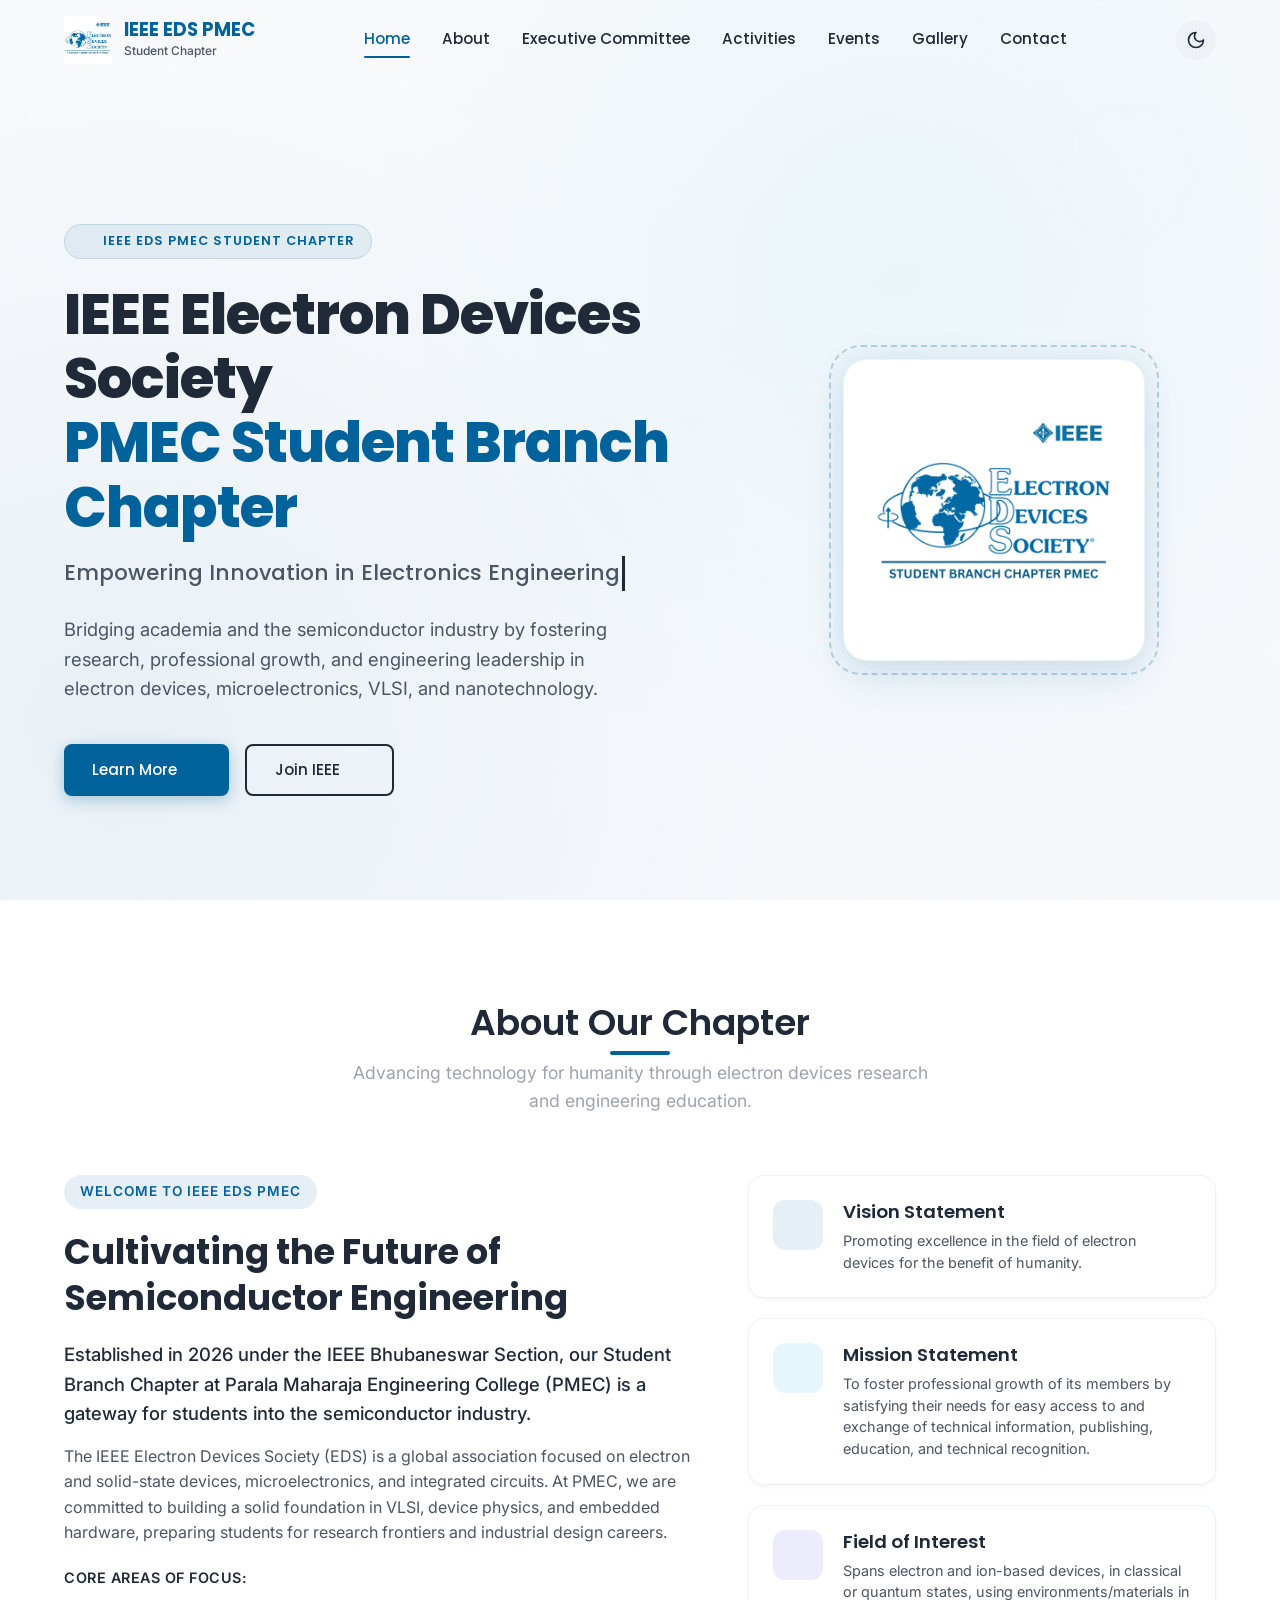
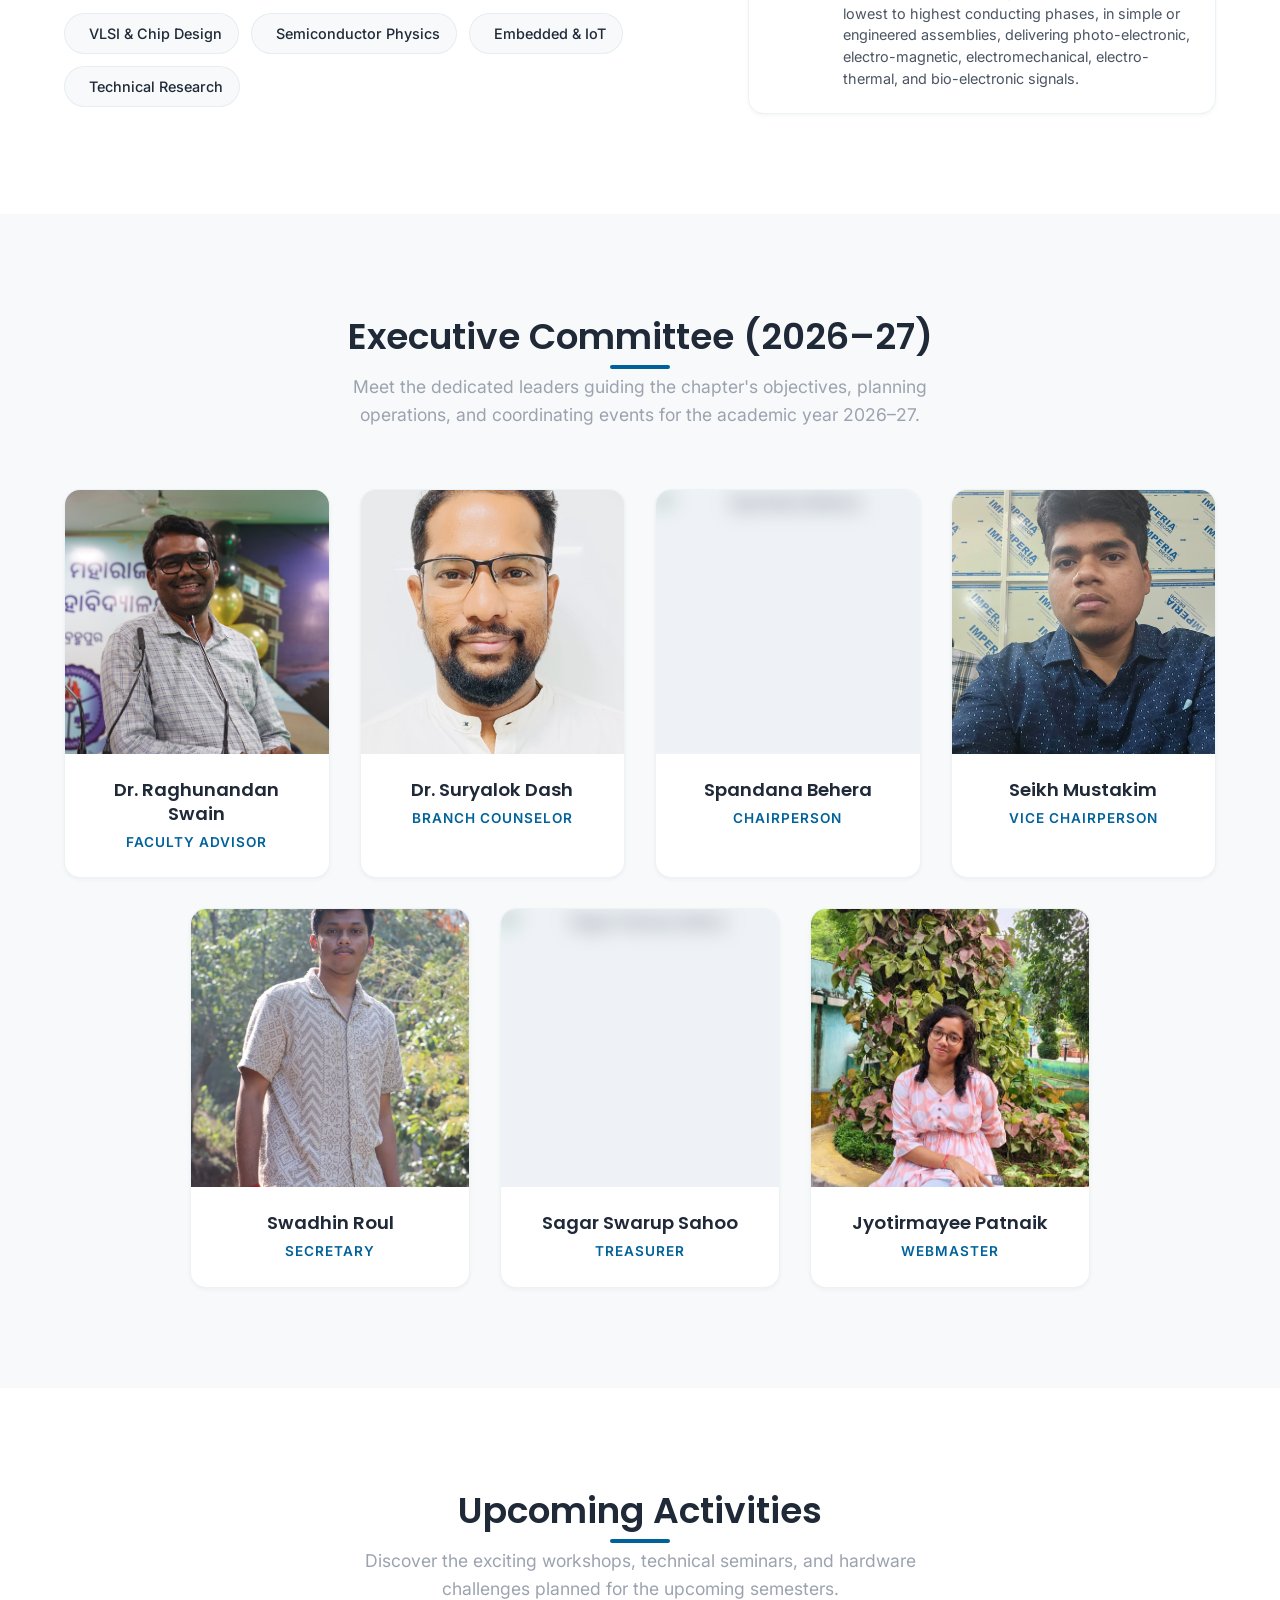
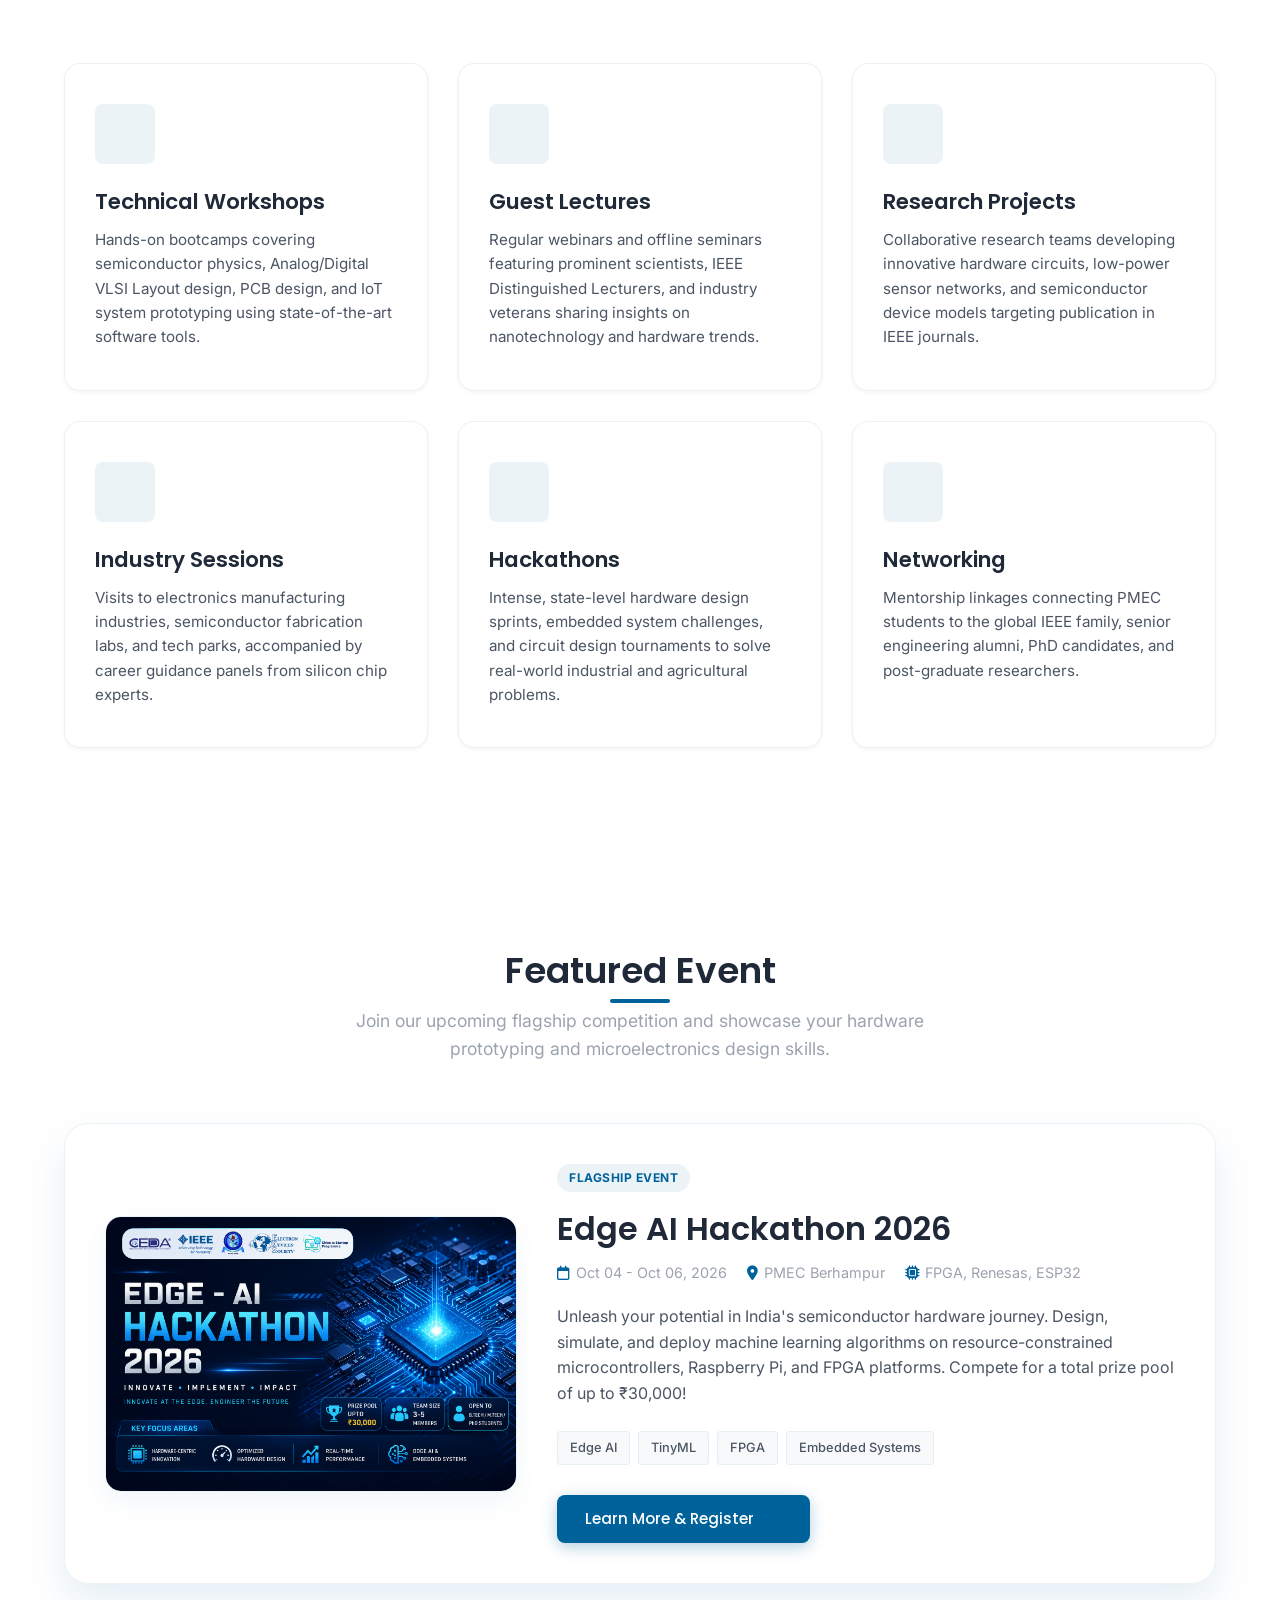
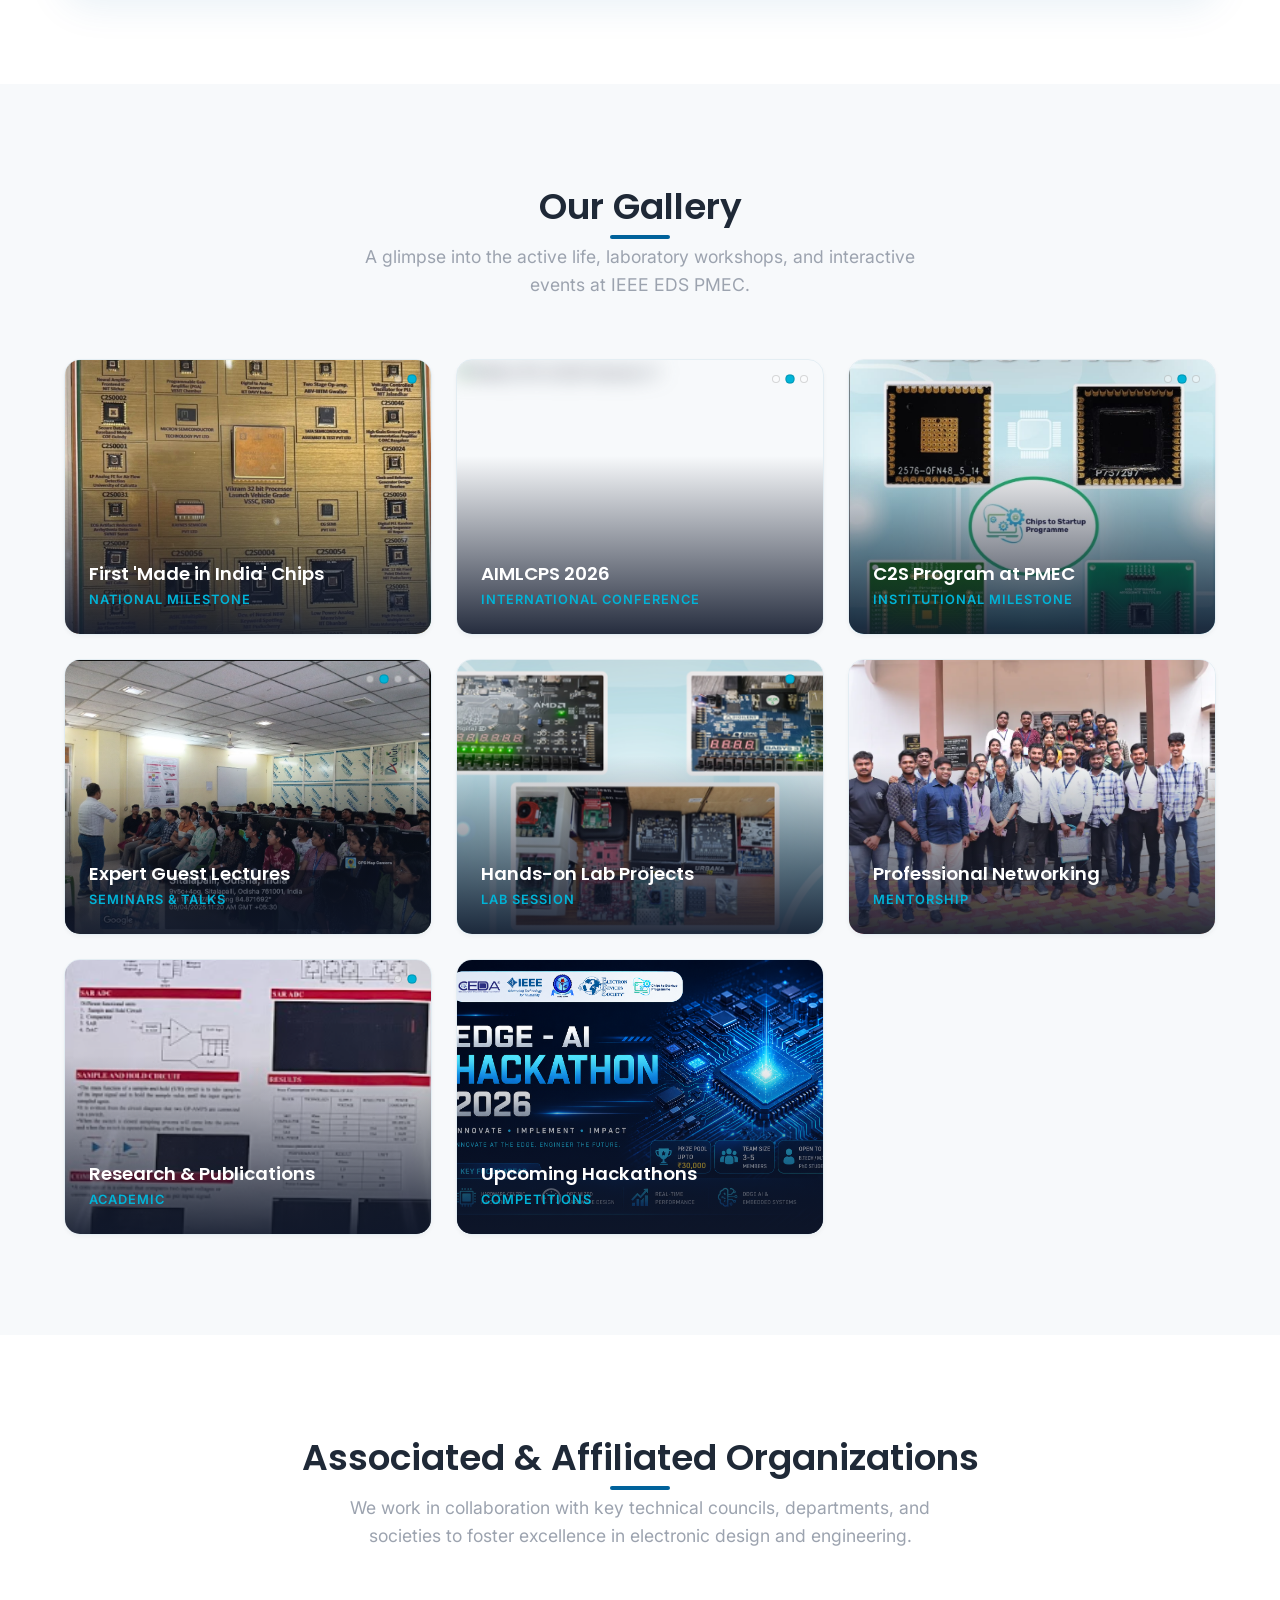
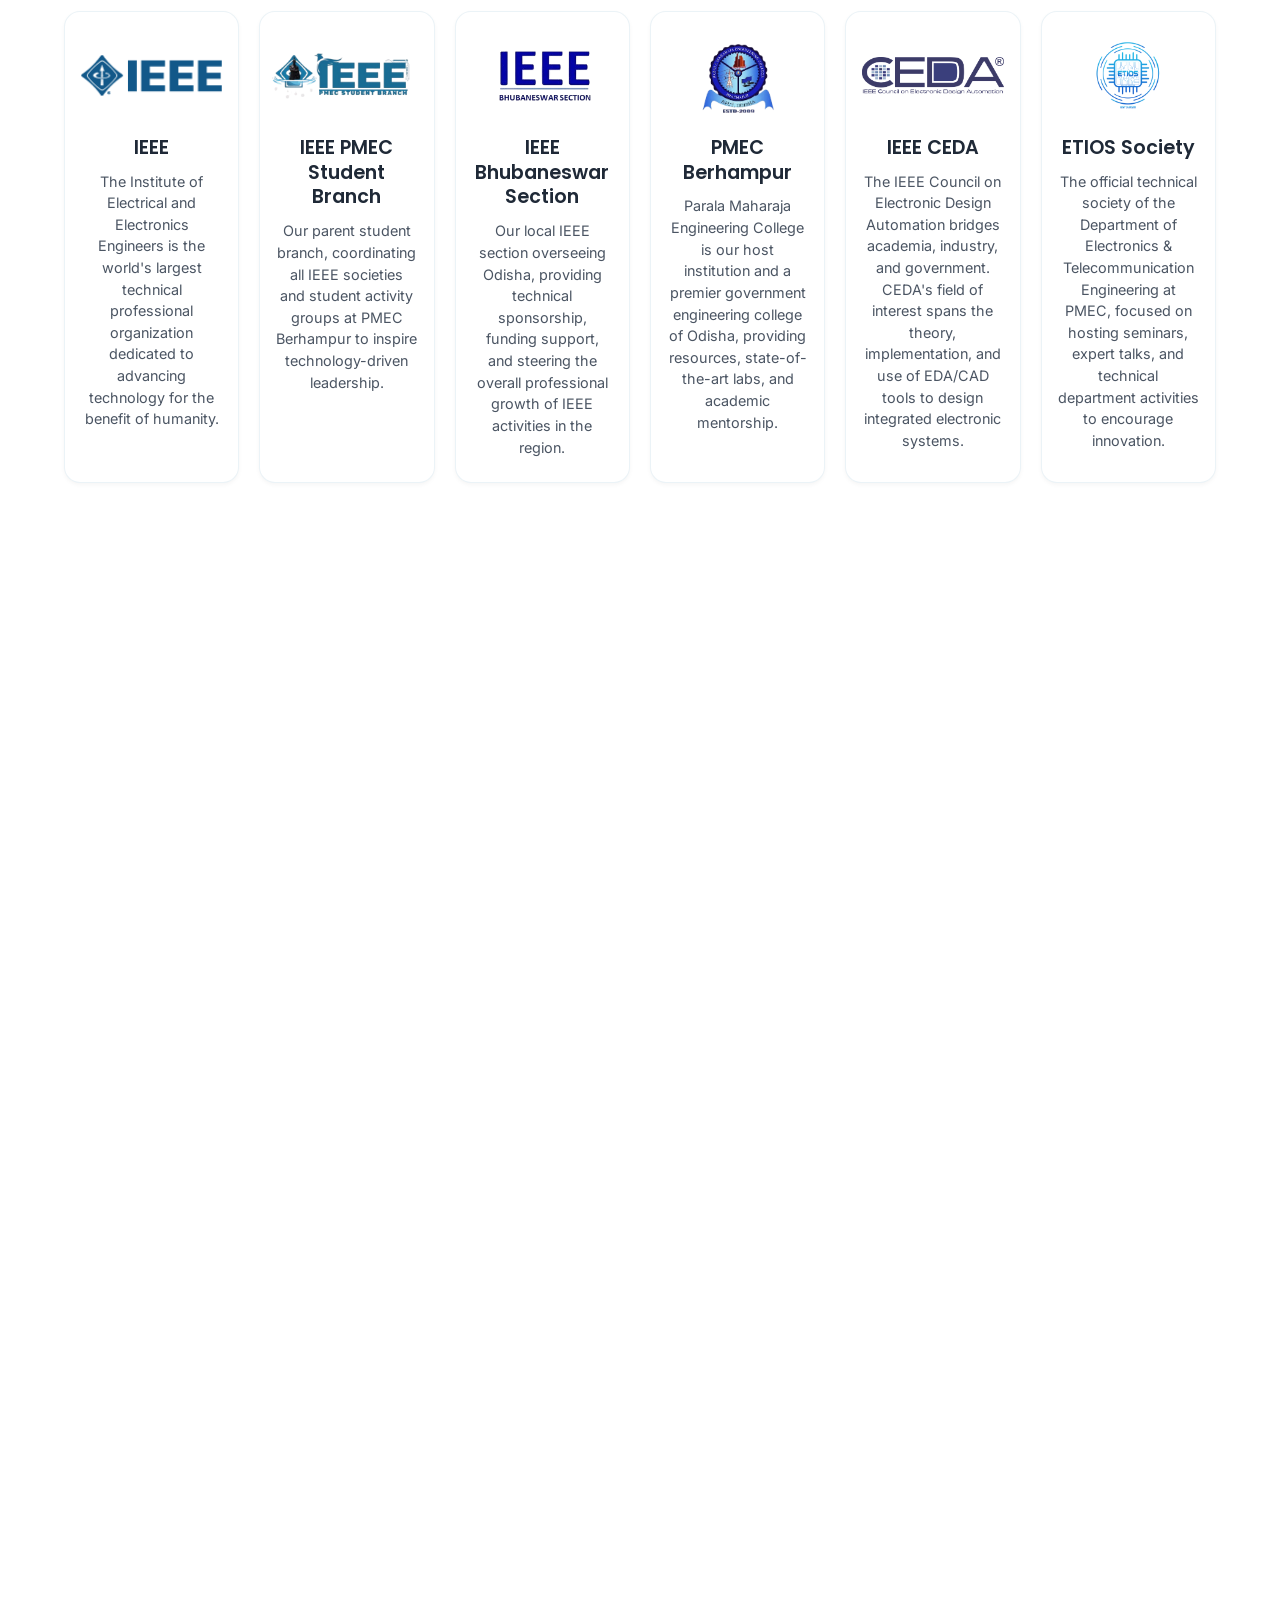
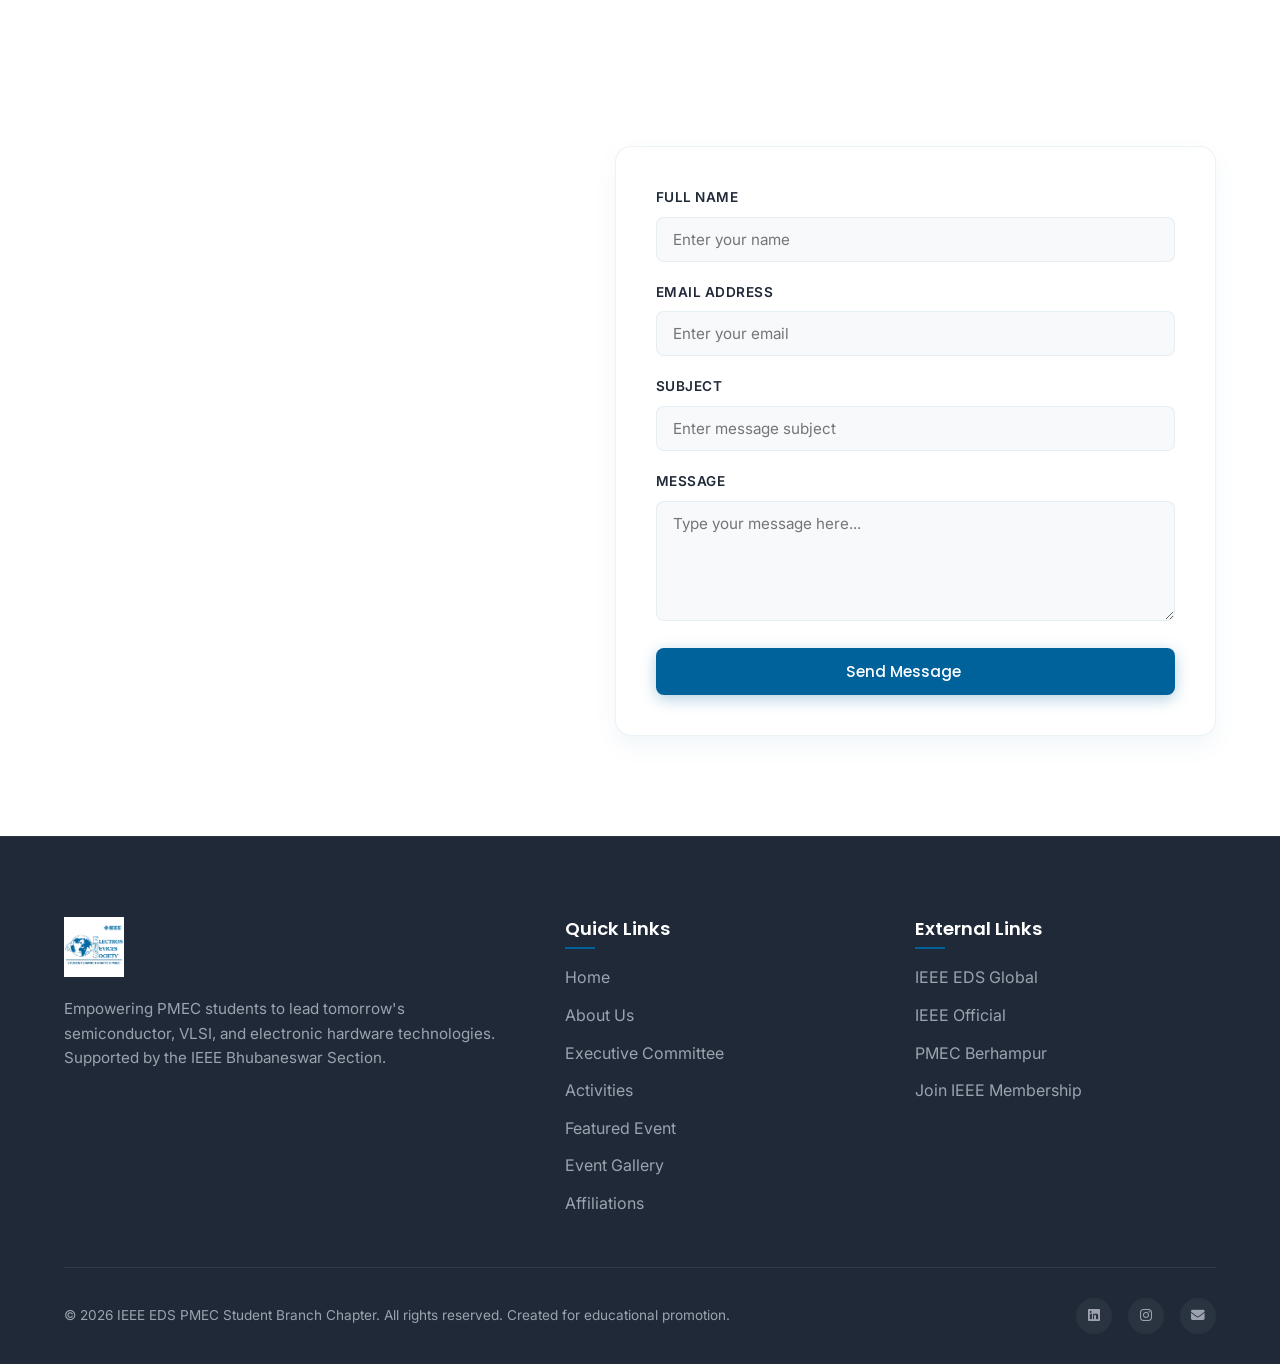
==== index.html @ fadb0b5e "Update gallery layout, default light theme default, create Edge AI Hackathon page, and add Bhubanesw" ====
<!DOCTYPE html>
<html lang="en">

<head>
  <meta charset="UTF-8">
  <meta name="viewport" content="width=device-width, initial-scale=1.0">

  <!-- Primary SEO Meta Tags -->
  <title>IEEE EDS PMEC Student Branch Chapter | Parala Maharaja Engineering College</title>
  <meta name="title" content="IEEE EDS PMEC Student Branch Chapter">
  <meta name="description"
    content="Official website of the IEEE Electron Devices Society (EDS) Student Branch Chapter at Parala Maharaja Engineering College (PMEC), Berhampur. Promoting Innovation, VLSI, and Semiconductors.">
  <meta name="keywords"
    content="IEEE, IEEE EDS, PMEC, PMEC Berhampur, Electron Devices Society, VLSI, Semiconductors, Embedded Systems, Engineering, Berhampur, Odisha">
  <meta name="author" content="IEEE EDS PMEC Student Branch Chapter">

  <!-- Open Graph / Facebook -->
  <meta property="og:type" content="website">
  <meta property="og:url" content="https://eds-pmec.github.io/">
  <meta property="og:title" content="IEEE EDS PMEC Student Branch Chapter">
  <meta property="og:description"
    content="Empowering Innovation in Electronics, Semiconductor Technology, and Research at Parala Maharaja Engineering College, Berhampur.">
  <meta property="og:image" content="assets/logos_banners/eds_banner.png">

  <!-- Twitter -->
  <meta property="twitter:card" content="summary_large_image">
  <meta property="twitter:url" content="https://eds-pmec.github.io/">
  <meta property="twitter:title" content="IEEE EDS PMEC Student Branch Chapter">
  <meta property="twitter:description"
    content="Empowering Innovation in Electronics, Semiconductor Technology, and Research at Parala Maharaja Engineering College, Berhampur.">
  <meta property="twitter:image" content="assets/logos_banners/eds_banner.png">

  <!-- Favicon -->
  <link rel="icon" type="image/png" href="eds_favicon.png">

  <!-- Font Awesome for Brand & Social Icons -->
  <link rel="stylesheet" href="https://cdnjs.cloudflare.com/ajax/libs/font-awesome/6.7.2/css/all.min.css">

  <!-- Stylesheet -->
  <link rel="stylesheet" href="style.css">
</head>

<body>

  <!-- Scroll Progress Bar -->
  <div id="scroll-progress" class="scroll-progress"></div>

  <!-- Header / Navigation -->
  <header id="header" class="header">
    <div class="container">
      <a href="#home" class="logo-container" aria-label="IEEE EDS PMEC Home">
        <img src="assets/logos_banners/eds_pmec_logo.png" alt="IEEE EDS Logo" class="logo-img">
        <div class="brand-text">
          <span class="brand-name">IEEE EDS PMEC</span>
          <span class="brand-subtitle">Student Chapter</span>
        </div>
      </a>

      <nav id="nav-menu" class="nav-menu" role="navigation">
        <a href="#home" class="nav-link active">Home</a>
        <a href="#about" class="nav-link">About</a>
        <a href="#committee" class="nav-link">Executive Committee</a>
        <a href="#activities" class="nav-link">Activities</a>
        <a href="#events" class="nav-link">Events</a>
        <a href="#gallery" class="nav-link">Gallery</a>
        <a href="#contact" class="nav-link">Contact</a>
      </nav>

      <div class="controls-container">
        <!-- Dark Mode Toggle -->
        <button id="theme-toggle" class="theme-toggle-btn" aria-label="Toggle Dark Mode">
          <!-- Icon will be inserted dynamically by JS -->
          <i data-lucide="moon"></i>
        </button>

        <!-- Mobile Menu Toggle Button -->
        <button id="hamburger" class="hamburger" aria-label="Open Mobile Menu" aria-expanded="false"
          aria-controls="nav-menu">
          <span></span>
          <span></span>
          <span></span>
        </button>
      </div>
    </div>
  </header>

  <!-- Main Content Areas -->
  <main>

    <!-- Hero Section -->
    <section id="home" class="hero">
      <div class="container">
        <div class="hero-content reveal">
          <div class="hero-subtitle-badge">
            <i data-lucide="cpu" style="width: 14px; height: 14px;"></i> IEEE EDS PMEC Student Chapter
          </div>
          <h1>
            IEEE Electron Devices Society
            <span class="chapter-text">PMEC Student Branch Chapter</span>
          </h1>
          <div class="hero-typing-container">
            Empowering Innovation in <span id="typed-text"></span><span class="cursor">&nbsp;</span>
          </div>
          <p class="hero-desc">
            Bridging academia and the semiconductor industry by fostering research, professional growth, and engineering
            leadership in electron devices, microelectronics, VLSI, and nanotechnology.
          </p>
          <div class="hero-actions">
            <a href="#about" class="btn btn-primary">
              Learn More <i data-lucide="arrow-down" style="width:16px;height:16px;"></i>
            </a>
            <a href="#join" class="btn btn-secondary">
              Join IEEE <i data-lucide="user-plus" style="width:16px;height:16px;"></i>
            </a>
          </div>
        </div>

        <div class="hero-image-area reveal">
          <div class="hero-logo-wrapper">
            <img src="assets/logos_banners/eds_pmec_logo.png" alt="IEEE Electron Devices Society Logo"
              class="hero-logo">
          </div>
        </div>
      </div>
    </section>

    <!-- About Section -->
    <section id="about" class="section">
      <div class="container">
        <div class="section-header reveal">
          <h2>About Our Chapter</h2>
          <p>Advancing technology for humanity through electron devices research and engineering education.</p>
        </div>

        <div class="about-new-grid">
          <!-- Left Column: Editorial Intro -->
          <div class="about-editorial reveal">
            <span class="about-badge">Welcome to IEEE EDS PMEC</span>
            <h3>Cultivating the Future of Semiconductor Engineering</h3>
            <p class="about-lead">
              Established in 2026 under the IEEE Bhubaneswar Section, our Student Branch Chapter at Parala Maharaja Engineering College (PMEC) is a gateway for students into the semiconductor industry.
            </p>
            <p>
              The IEEE Electron Devices Society (EDS) is a global association focused on electron and solid-state devices, microelectronics, and integrated circuits. At PMEC, we are committed to building a solid foundation in VLSI, device physics, and embedded hardware, preparing students for research frontiers and industrial design careers.
            </p>
            
            <div class="focus-tags-container">
              <span class="focus-title">Core Areas of Focus:</span>
              <div class="about-focus-tags">
                <span class="tag"><i data-lucide="cpu"></i> VLSI &amp; Chip Design</span>
                <span class="tag"><i data-lucide="microchip"></i> Semiconductor Physics</span>
                <span class="tag"><i data-lucide="binary"></i> Embedded &amp; IoT</span>
                <span class="tag"><i data-lucide="file-text"></i> Technical Research</span>
              </div>
            </div>
          </div>

          <!-- Right Column: Styled Technical Statements Grid -->
          <div class="about-statements-stack reveal">
            
            <!-- Card 1: Vision -->
            <div class="statement-panel vision-theme">
              <div class="statement-icon-box">
                <i data-lucide="eye"></i>
              </div>
              <div class="statement-content">
                <h4>Vision Statement</h4>
                <p>Promoting excellence in the field of electron devices for the benefit of humanity.</p>
              </div>
            </div>

            <!-- Card 2: Mission -->
            <div class="statement-panel mission-theme">
              <div class="statement-icon-box">
                <i data-lucide="target"></i>
              </div>
              <div class="statement-content">
                <h4>Mission Statement</h4>
                <p>To foster professional growth of its members by satisfying their needs for easy access to and exchange of technical information, publishing, education, and technical recognition.</p>
              </div>
            </div>

            <!-- Card 3: Field of Interest -->
            <div class="statement-panel interest-theme">
              <div class="statement-icon-box">
                <i data-lucide="info"></i>
              </div>
              <div class="statement-content">
                <h4>Field of Interest</h4>
                <p>Spans electron and ion-based devices, in classical or quantum states, using environments/materials in lowest to highest conducting phases, in simple or engineered assemblies, delivering photo-electronic, electro-magnetic, electromechanical, electro-thermal, and bio-electronic signals.</p>
              </div>
            </div>

          </div>
        </div>
      </div>
    </section>

    <!-- Executive Committee Section -->
    <section id="committee" class="section section-bg">
      <div class="container">
        <div class="section-header reveal">
          <h2>Executive Committee (2026&ndash;27)</h2>
          <p>Meet the dedicated leaders guiding the chapter's objectives, planning operations, and coordinating events for the academic year 2026&ndash;27.</p>
        </div>

        <!-- Rendered dynamically by script.js from members.js -->
        <div id="committee-members" class="committee-grid">
          <div class="text-center" style="grid-column: 1 / -1; padding: 40px 0;">
            <p>Loading Committee Members...</p>
          </div>
        </div>
      </div>
    </section>

    <!-- Activities Section -->
    <section id="activities" class="section">
      <div class="container">
        <div class="section-header reveal">
          <h2>Upcoming Activities</h2>
          <p>Discover the exciting workshops, technical seminars, and hardware challenges planned for the upcoming semesters.</p>
        </div>

        <div class="activities-grid">
          <!-- Activity 1 -->
          <div class="activity-card reveal delay-1">
            <div class="activity-icon-box">
              <i data-lucide="wrench"></i>
            </div>
            <h3>Technical Workshops</h3>
            <p>Hands-on bootcamps covering semiconductor physics, Analog/Digital VLSI Layout design, PCB design, and IoT system prototyping using state-of-the-art software tools.</p>
          </div>

          <!-- Activity 2 -->
          <div class="activity-card reveal delay-2">
            <div class="activity-icon-box">
              <i data-lucide="graduation-cap"></i>
            </div>
            <h3>Guest Lectures</h3>
            <p>Regular webinars and offline seminars featuring prominent scientists, IEEE Distinguished Lecturers, and industry veterans sharing insights on nanotechnology and hardware trends.</p>
          </div>

          <!-- Activity 3 -->
          <div class="activity-card reveal delay-3">
            <div class="activity-icon-box">
              <i data-lucide="microchip"></i>
            </div>
            <h3>Research Projects</h3>
            <p>Collaborative research teams developing innovative hardware circuits, low-power sensor networks, and semiconductor device models targeting publication in IEEE journals.</p>
          </div>

          <!-- Activity 4 -->
          <div class="activity-card reveal delay-4">
            <div class="activity-icon-box">
              <i data-lucide="building-2"></i>
            </div>
            <h3>Industry Sessions</h3>
            <p>Visits to electronics manufacturing industries, semiconductor fabrication labs, and tech parks, accompanied by career guidance panels from silicon chip experts.</p>
          </div>

          <!-- Activity 5 -->
          <div class="activity-card reveal delay-1">
            <div class="activity-icon-box">
              <i data-lucide="trophy"></i>
            </div>
            <h3>Hackathons</h3>
            <p>Intense, state-level hardware design sprints, embedded system challenges, and circuit design tournaments to solve real-world industrial and agricultural problems.</p>
          </div>

          <!-- Activity 6 -->
          <div class="activity-card reveal delay-2">
            <div class="activity-icon-box">
              <i data-lucide="network"></i>
            </div>
            <h3>Networking</h3>
            <p>Mentorship linkages connecting PMEC students to the global IEEE family, senior engineering alumni, PhD candidates, and post-graduate researchers.</p>
          </div>
        </div>
      </div>
    </section>

    <!-- Featured Event Section -->
    <section id="events" class="section">
      <div class="container">
        <div class="section-header reveal">
          <h2>Featured Event</h2>
          <p>Join our upcoming flagship competition and showcase your hardware prototyping and microelectronics design skills.</p>
        </div>

        <div class="event-banner-card reveal">
          <div class="event-banner-grid">
            <div class="event-banner-poster">
              <div class="event-poster-wrapper">
                <img src="assets/our_gallery/hackathons/edge_comp_hackathon.png" alt="Edge AI Hackathon 2026 Poster" class="event-poster-img">
              </div>
            </div>
            <div class="event-banner-details">
              <span class="event-badge">FLAGSHIP EVENT</span>
              <h3>Edge AI Hackathon 2026</h3>
              <p class="event-meta">
                <span><i class="far fa-calendar"></i> Oct 04 - Oct 06, 2026</span>
                <span><i class="fas fa-map-marker-alt"></i> PMEC Berhampur</span>
                <span><i class="fas fa-microchip"></i> FPGA, Renesas, ESP32</span>
              </p>
              <p class="event-brief">
                Unleash your potential in India's semiconductor hardware journey. Design, simulate, and deploy machine learning algorithms on resource-constrained microcontrollers, Raspberry Pi, and FPGA platforms. Compete for a total prize pool of up to ₹30,000!
              </p>
              <div class="event-focus-badges">
                <span>Edge AI</span>
                <span>TinyML</span>
                <span>FPGA</span>
                <span>Embedded Systems</span>
              </div>
              <div class="event-action-buttons">
                <a href="hackathon.html" target="_blank" class="btn btn-primary">
                  Learn More &amp; Register <i data-lucide="arrow-up-right" style="width:16px;height:16px;display:inline-block;vertical-align:middle;margin-left:4px;"></i>
                </a>
              </div>
            </div>
          </div>
        </div>
      </div>
    </section>

    <!-- Gallery Section -->
    <section id="gallery" class="section section-bg">
      <div class="container">
        <div class="section-header reveal">
          <h2>Our Gallery</h2>
          <p>A glimpse into the active life, laboratory workshops, and interactive events at IEEE EDS PMEC.</p>
        </div>

        <div class="gallery-grid">
          <!-- Item 1: First 'Made in India' Chips (Slideshow Carousel) -->
          <div class="gallery-item reveal delay-1 gallery-carousel-item">
            <div class="gallery-slides">
              <!-- Slide 1 -->
              <img src="data:image/svg+xml,%3Csvg xmlns='http://www.w3.org/2000/svg' viewBox='0 0 4 3'%3E%3C/svg%3E"
                data-src="assets/our_gallery/vlsi_chip_design_from_pmec/c2s0061_chip_by_pmec.png" alt="Multiplier IC-C2S0061 Chip Design" class="gallery-thumb active lazy-img"
                loading="lazy">
              <!-- Slide 2 -->
              <img src="data:image/svg+xml,%3Csvg xmlns='http://www.w3.org/2000/svg' viewBox='0 0 4 3'%3E%3C/svg%3E"
                data-src="assets/our_gallery/vlsi_chip_design_from_pmec/c2s_all_chips.png" alt="First Made in India Chips Silicon" class="gallery-thumb lazy-img"
                loading="lazy">
            </div>

            <!-- Indicators in top-right -->
            <div class="carousel-indicators">
              <span class="indicator active"></span>
              <span class="indicator"></span>
            </div>

            <div class="gallery-overlay">
              <i data-lucide="zoom-in"></i>
              <h3 class="gallery-title">First 'Made in India' Chips</h3>
              <span class="gallery-cat">National Milestone</span>
            </div>
            <p class="gallery-desc" style="display: none;">
              PMEC Berhampur developed the High Performance Multiplier IC-C2S0061, suitable for hardware-based face recognition (criminal tracking) leveraging FPGA and ASIC technologies. This represents a monumental step forward in India's semiconductor self-reliance mission under #MakeInIndia and #AatmanirbharBharat.
            </p>
          </div>

          <!-- Item 2: AIMLCPS 2026 International Conference (Slideshow Carousel) -->
          <div class="gallery-item reveal delay-2 gallery-carousel-item">
            <div class="gallery-slides">
              <!-- Slide 1 -->
              <img src="data:image/svg+xml,%3Csvg xmlns='http://www.w3.org/2000/svg' viewBox='0 0 4 3'%3E%3C/svg%3E"
                data-src="assets/our_gallery/conferences/aimplcps_banner.jpeg" alt="AIMLCPS 2026 Conference Banner" class="gallery-thumb active lazy-img"
                loading="lazy">
              <!-- Slide 2 -->
              <img src="data:image/svg+xml,%3Csvg xmlns='http://www.w3.org/2000/svg' viewBox='0 0 4 3'%3E%3C/svg%3E"
                data-src="assets/our_gallery/conferences/image.png" alt="AIMLCPS 2026 Session 1" class="gallery-thumb lazy-img"
                loading="lazy">
              <!-- Slide 3 -->
              <img src="data:image/svg+xml,%3Csvg xmlns='http://www.w3.org/2000/svg' viewBox='0 0 4 3'%3E%3C/svg%3E"
                data-src="assets/our_gallery/conferences/image copy.png" alt="AIMLCPS 2026 Session 2" class="gallery-thumb lazy-img"
                loading="lazy">
            </div>

            <!-- Indicators in top-right -->
            <div class="carousel-indicators">
              <span class="indicator active"></span>
              <span class="indicator"></span>
              <span class="indicator"></span>
            </div>

            <div class="gallery-overlay">
              <i data-lucide="zoom-in"></i>
              <h3 class="gallery-title">AIMLCPS 2026</h3>
              <span class="gallery-cat">International Conference</span>
            </div>
            <p class="gallery-desc" style="display: none;">
              1st International Conference on "Artificial Intelligence &amp; Machine Learning in Communication and Power Systems" (AIMLCPS 2026), held on 20–21 February 2026. Jointly organized by the Department of Electrical Engineering &amp; Department of Electronics &amp; Telecommunication Engineering at Parala Maharaja Engineering College, Berhampur.
            </p>
          </div>

          <!-- Item 3: C2S Program at PMEC (Slideshow Carousel) -->
          <div class="gallery-item reveal delay-3 gallery-carousel-item">
            <div class="gallery-slides">
              <!-- Slide 1 -->
              <img src="data:image/svg+xml,%3Csvg xmlns='http://www.w3.org/2000/svg' viewBox='0 0 4 3'%3E%3C/svg%3E"
                data-src="assets/our_gallery/C2S@PMEC/c2s_members_pmec.png" alt="C2S Design Team" class="gallery-thumb active lazy-img"
                loading="lazy">
              <!-- Slide 2 -->
              <img src="data:image/svg+xml,%3Csvg xmlns='http://www.w3.org/2000/svg' viewBox='0 0 4 3'%3E%3C/svg%3E"
                data-src="assets/our_gallery/C2S@PMEC/c2s_chip_silicon_die_with_pcb.png" alt="ASIC Silicon Die on PCB" class="gallery-thumb lazy-img"
                loading="lazy">
              <!-- Slide 3 -->
              <img src="data:image/svg+xml,%3Csvg xmlns='http://www.w3.org/2000/svg' viewBox='0 0 4 3'%3E%3C/svg%3E"
                data-src="assets/our_gallery/C2S@PMEC/c2s_approval_letter_pmec.png" alt="C2S Program Approval Letter" class="gallery-thumb lazy-img"
                loading="lazy">
            </div>

            <!-- Indicators in top-right -->
            <div class="carousel-indicators">
              <span class="indicator active"></span>
              <span class="indicator"></span>
              <span class="indicator"></span>
            </div>

            <div class="gallery-overlay">
              <i data-lucide="zoom-in"></i>
              <h3 class="gallery-title">C2S Program at PMEC</h3>
              <span class="gallery-cat">Institutional Milestone</span>
            </div>
            <p class="gallery-desc" style="display: none;">
              The Chips-to-Startup (C2S) program execution details, featuring the official program approval letter, the research design team at PMEC, and the custom testboards integrating the ASIC silicon die.
            </p>
          </div>

          <!-- Item 4: Expert Guest Lectures (Slideshow Carousel) -->
          <div class="gallery-item reveal delay-4 gallery-carousel-item">
            <div class="gallery-slides">
              <!-- Slide 1 -->
              <img src="data:image/svg+xml,%3Csvg xmlns='http://www.w3.org/2000/svg' viewBox='0 0 4 3'%3E%3C/svg%3E"
                data-src="assets/our_gallery/guest_lectures/AIMLCP_guests.png" alt="AIMLCP Conference Guests" class="gallery-thumb active lazy-img"
                loading="lazy">
              <!-- Slide 2 -->
              <img src="data:image/svg+xml,%3Csvg xmlns='http://www.w3.org/2000/svg' viewBox='0 0 4 3'%3E%3C/svg%3E"
                data-src="assets/our_gallery/guest_lectures/guest2_lecture.png" alt="Guest Lecture Session" class="gallery-thumb lazy-img"
                loading="lazy">
              <!-- Slide 3 -->
              <img src="data:image/svg+xml,%3Csvg xmlns='http://www.w3.org/2000/svg' viewBox='0 0 4 3'%3E%3C/svg%3E"
                data-src="assets/our_gallery/guest_lectures/guest2_memento.png" alt="Memento Presentation to Guest" class="gallery-thumb lazy-img"
                loading="lazy">
              <!-- Slide 4 -->
              <img src="data:image/svg+xml,%3Csvg xmlns='http://www.w3.org/2000/svg' viewBox='0 0 4 3'%3E%3C/svg%3E"
                data-src="assets/our_gallery/guest_lectures/guest1.png" alt="Distinguished Speaker Seminar" class="gallery-thumb lazy-img"
                loading="lazy">
            </div>

            <!-- Indicators in top-right -->
            <div class="carousel-indicators">
              <span class="indicator active"></span>
              <span class="indicator"></span>
              <span class="indicator"></span>
              <span class="indicator"></span>
            </div>

            <div class="gallery-overlay">
              <i data-lucide="zoom-in"></i>
              <h3 class="gallery-title">Expert Guest Lectures</h3>
              <span class="gallery-cat">Seminars &amp; Talks</span>
            </div>
            <p class="gallery-desc" style="display: none;">
              Technical guest lectures and expert seminars hosted by the Department of Electronics &amp; Telecommunication Engineering (ETC), inviting field researchers to lecture on modern semiconductor and computer engineering domains.
            </p>
          </div>

          <!-- Item 5: Hands-on Lab Sessions (Slideshow Carousel) -->
          <div class="gallery-item reveal delay-1 gallery-carousel-item">
            <div class="gallery-slides">
              <!-- Slide 1 -->
              <img src="data:image/svg+xml,%3Csvg xmlns='http://www.w3.org/2000/svg' viewBox='0 0 4 3'%3E%3C/svg%3E"
                data-src="assets/our_gallery/hands_on_session/vlsi_and_edcsd_lab.png" alt="VLSI Lab Infrastructure" class="gallery-thumb active lazy-img"
                loading="lazy">
              <!-- Slide 2 -->
              <img src="data:image/svg+xml,%3Csvg xmlns='http://www.w3.org/2000/svg' viewBox='0 0 4 3'%3E%3C/svg%3E"
                data-src="assets/our_gallery/hands_on_session/dev_borads.png" alt="FPGA Development Boards" class="gallery-thumb lazy-img"
                loading="lazy">
              <!-- Slide 3 -->
              <img src="data:image/svg+xml,%3Csvg xmlns='http://www.w3.org/2000/svg' viewBox='0 0 4 3'%3E%3C/svg%3E"
                data-src="assets/our_gallery/hands_on_session/dev_boards_list.png" alt="Embedded Systems Lab Gear" class="gallery-thumb lazy-img"
                loading="lazy">
            </div>

            <!-- Indicators in top-right -->
            <div class="carousel-indicators">
              <span class="indicator active"></span>
              <span class="indicator"></span>
              <span class="indicator"></span>
            </div>

            <div class="gallery-overlay">
              <i data-lucide="zoom-in"></i>
              <h3 class="gallery-title">Hands-on Lab Projects</h3>
              <span class="gallery-cat">Lab Session</span>
            </div>
            <p class="gallery-desc" style="display: none;">
              Laboratory sessions inside the VLSI and EDCSD labs at PMEC Berhampur. Students work directly on FPGA developer boards, microcontroller platforms, and semiconductor device testbeds.
            </p>
          </div>

          <!-- Item 6: Professional Networking (Static Card) -->
          <div class="gallery-item reveal delay-2">
            <img src="data:image/svg+xml,%3Csvg xmlns='http://www.w3.org/2000/svg' viewBox='0 0 4 3'%3E%3C/svg%3E"
              data-src="assets/our_gallery/networking/image.png" alt="IEEE Networking Event" class="gallery-thumb lazy-img"
              loading="lazy">
            <div class="gallery-overlay">
              <i data-lucide="zoom-in"></i>
              <h3 class="gallery-title">Professional Networking</h3>
              <span class="gallery-cat">Mentorship</span>
            </div>
            <p class="gallery-desc" style="display: none;">
              Peer collaboration and student group workshops. Facilitating project brainstorming, technical research focus alignments, and IEEE student chapter networking meetings.
            </p>
          </div>

          <!-- Item 7: Research & Publications (Slideshow Carousel) -->
          <div class="gallery-item reveal delay-3 gallery-carousel-item">
            <div class="gallery-slides">
              <!-- Slide 1 -->
              <img src="data:image/svg+xml,%3Csvg xmlns='http://www.w3.org/2000/svg' viewBox='0 0 4 3'%3E%3C/svg%3E"
                data-src="assets/our_gallery/research_publication/image.png" alt="Research Presentation 1" class="gallery-thumb active lazy-img"
                loading="lazy">
              <!-- Slide 2 -->
              <img src="data:image/svg+xml,%3Csvg xmlns='http://www.w3.org/2000/svg' viewBox='0 0 4 3'%3E%3C/svg%3E"
                data-src="assets/our_gallery/research_publication/image copy.png" alt="Research Presentation 2" class="gallery-thumb lazy-img"
                loading="lazy">
            </div>

            <!-- Indicators in top-right -->
            <div class="carousel-indicators">
              <span class="indicator active"></span>
              <span class="indicator"></span>
            </div>

            <div class="gallery-overlay">
              <i data-lucide="zoom-in"></i>
              <h3 class="gallery-title">Research &amp; Publications</h3>
              <span class="gallery-cat">Academic</span>
            </div>
            <p class="gallery-desc" style="display: none;">
              Fostering academic contributions in device physics, layout design, and signal processing. Reviewing thesis research and editing IEEE student publications.
            </p>
          </div>

          <!-- Item 8: Tech Hackathons -->
          <a href="hackathon.html" target="_blank" class="gallery-item reveal delay-4 gallery-link-item">
            <img src="data:image/svg+xml,%3Csvg xmlns='http://www.w3.org/2000/svg' viewBox='0 0 4 3'%3E%3C/svg%3E"
              data-src="assets/our_gallery/hackathons/edge_comp_hackathon.png" alt="Edge AI Hackathon" class="gallery-thumb lazy-img"
              loading="lazy">
            <div class="gallery-overlay">
              <i data-lucide="external-link"></i>
              <h3 class="gallery-title">Upcoming Hackathons</h3>
              <span class="gallery-cat">Competitions</span>
            </div>
            <p class="gallery-desc" style="display: none;">
              Technical design challenges, system hardware assemblies, and microchip layout hackathons planned for the upcoming semesters.
            </p>
          </a>

        </div>
      </div>
    </section>

    <!-- Achievements Section temporarily hidden for 2026-27 (Chapter established April 2026; future post-vacation events planned) -->

    <!-- Associates Section -->
    <section id="associates" class="section">
      <div class="container">
        <div class="section-header reveal">
          <h2>Associated &amp; Affiliated Organizations</h2>
          <p>We work in collaboration with key technical councils, departments, and societies to foster excellence in electronic design and engineering.</p>
        </div>

        <div class="associates-grid">
          <!-- Associate 1 -->
          <div class="associate-card reveal delay-1">
            <div class="associate-logo-wrapper">
              <img src="assets/logos_banners/ieee_logo.png" alt="IEEE Logo" class="associate-logo">
            </div>
            <h3 class="associate-name">IEEE</h3>
            <p class="associate-desc">
              The Institute of Electrical and Electronics Engineers is the world's largest technical professional organization dedicated to advancing technology for the benefit of humanity.
            </p>
          </div>

          <!-- Associate 2 -->
          <div class="associate-card reveal delay-2">
            <div class="associate-logo-wrapper">
              <img src="assets/logos_banners/ieee_pmec_stb_logo.png" alt="IEEE PMEC Student Branch Logo" class="associate-logo stb-logo-fix">
            </div>
            <h3 class="associate-name">IEEE PMEC Student Branch</h3>
            <p class="associate-desc">
              Our parent student branch, coordinating all IEEE societies and student activity groups at PMEC Berhampur to inspire technology-driven leadership.
            </p>
          </div>

          <!-- Associate 3 (IEEE Bhubaneswar Section) -->
          <div class="associate-card reveal delay-3">
            <div class="associate-logo-wrapper">
              <img src="assets/logos_banners/ieee_bbsr_section.png" alt="IEEE Bhubaneswar Section Logo" class="associate-logo">
            </div>
            <h3 class="associate-name">IEEE Bhubaneswar Section</h3>
            <p class="associate-desc">
              Our local IEEE section overseeing Odisha, providing technical sponsorship, funding support, and steering the overall professional growth of IEEE activities in the region.
            </p>
          </div>

          <!-- Associate 4 -->
          <div class="associate-card reveal delay-4">
            <div class="associate-logo-wrapper">
              <img src="assets/logos_banners/pmec_logo.png" alt="PMEC Logo" class="associate-logo">
            </div>
            <h3 class="associate-name">PMEC Berhampur</h3>
            <p class="associate-desc">
              Parala Maharaja Engineering College is our host institution and a premier government engineering college of Odisha, providing resources, state-of-the-art labs, and academic mentorship.
            </p>
          </div>

          <!-- Associate 5 -->
          <div class="associate-card reveal delay-1">
            <div class="associate-logo-wrapper">
              <img src="assets/logos_banners/ceda.png" alt="IEEE CEDA Logo" class="associate-logo">
            </div>
            <h3 class="associate-name">IEEE CEDA</h3>
            <p class="associate-desc">
              The IEEE Council on Electronic Design Automation bridges academia, industry, and government. CEDA's field of interest spans the theory, implementation, and use of EDA/CAD tools to design integrated electronic systems.
            </p>
          </div>

          <!-- Associate 6 -->
          <div class="associate-card reveal delay-2">
            <div class="associate-logo-wrapper">
              <img src="assets/logos_banners/etios logo.png" alt="ETIOS Logo" class="associate-logo">
            </div>
            <h3 class="associate-name">ETIOS Society</h3>
            <p class="associate-desc">
              The official technical society of the Department of Electronics &amp; Telecommunication Engineering at PMEC, focused on hosting seminars, expert talks, and technical department activities to encourage innovation.
            </p>
          </div>
        </div>
      </div>
    </section>

    <!-- Join IEEE Section -->
    <section id="join" class="section">
      <div class="container">
        <div class="join-section reveal">
          <div class="join-content">
            <h2>Start Your Journey with IEEE EDS</h2>
            <p>Join the largest global community of technology professionals. Access IEEE Xplore, networking events,
              technical journals, and accelerate your engineering career.</p>

            <div class="join-benefits">
              <div class="benefit-item">
                <div class="benefit-icon"><i data-lucide="book-open"></i></div>
                <h4>Xplore Library</h4>
                <p>Gain free or heavily discounted digital access to millions of research papers, standards, and
                  journals.</p>
              </div>

              <div class="benefit-item">
                <div class="benefit-icon"><i data-lucide="earth"></i></div>
                <h4>Global Network</h4>
                <p>Connect with professors, research scientists, and product developers across 160+ countries.</p>
              </div>

              <div class="benefit-item">
                <div class="benefit-icon"><i data-lucide="ticket"></i></div>
                <h4>Conference Discounts</h4>
                <p>Attend flagship international microelectronics conferences (IEDM, VLSI Symposia) with student rates.
                </p>
              </div>
            </div>

            <a href="https://www.ieee.org/membership/join.html" target="_blank" rel="noopener noreferrer"
              class="btn btn-accent btn-lg">
              Become a Member <i data-lucide="external-link" style="width:16px;height:16px;"></i>
            </a>
          </div>
        </div>
      </div>
    </section>

    <!-- Contact Section -->
    <section id="contact" class="section">
      <div class="container">
        <div class="section-header reveal">
          <h2>Get in Touch</h2>
          <p>Have questions about events, workshops, or joining the student branch? Drop us a message.</p>
        </div>

        <div class="contact-grid">
          <!-- Contact Details and Maps -->
          <div class="contact-info-container reveal">
            <!-- Email -->
            <div class="contact-method">
              <div class="contact-icon"><i data-lucide="mail"></i></div>
              <div class="contact-details">
                <h3>Email Address</h3>
                <p><a href="mailto:ieee.eds@pmec.ac.in">ieee.eds@pmec.ac.in</a></p>
              </div>
            </div>

            <!-- College Info -->
            <div class="contact-method">
              <div class="contact-icon"><i data-lucide="map-pin"></i></div>
              <div class="contact-details">
                <h3>Campus Location</h3>
                <p>Parala Maharaja Engineering College (PMEC)<br>Sitalapalli Road, Berhampur, Odisha, 761003</p>
                <a href="https://maps.google.com/?q=Parala+Maharaja+Engineering+College+Berhampur" target="_blank"
                  rel="noopener noreferrer" class="btn btn-secondary btn-sm"
                  style="margin-top: 12px; padding: 6px 12px; font-size: 0.85rem;">
                  Open in Google Maps <i data-lucide="map" style="width:12px;height:12px;"></i>
                </a>
              </div>
            </div>

            <!-- Social Links -->
            <div class="contact-method">
              <div class="contact-icon"><i data-lucide="share-2"></i></div>
              <div class="contact-details">
                <h3>Connect Online</h3>
                <div class="social-links">
                  <a href="https://www.linkedin.com/company/ieee-eds-pmec/" target="_blank" rel="noopener noreferrer"
                    class="social-btn" aria-label="LinkedIn"><i class="fab fa-linkedin"></i></a>
                  <a href="https://www.instagram.com/eds.pmec" target="_blank" rel="noopener noreferrer"
                    class="social-btn" aria-label="Instagram"><i class="fab fa-instagram"></i></a>
                  <a href="mailto:ieee.eds@pmec.ac.in" class="social-btn" aria-label="Email"><i
                      class="fas fa-envelope"></i></a>
                </div>
              </div>
            </div>
          </div>

          <!-- Contact Form -->
          <div class="contact-form-card reveal">
            <form id="contact-form">
              <div class="form-group">
                <label for="contact-name">Full Name</label>
                <input type="text" id="contact-name" class="form-control" placeholder="Enter your name" required>
              </div>

              <div class="form-group">
                <label for="contact-email">Email Address</label>
                <input type="email" id="contact-email" class="form-control" placeholder="Enter your email" required>
              </div>

              <div class="form-group">
                <label for="contact-subject">Subject</label>
                <input type="text" id="contact-subject" class="form-control" placeholder="Enter message subject"
                  required>
              </div>

              <div class="form-group">
                <label for="contact-message">Message</label>
                <textarea id="contact-message" class="form-control" placeholder="Type your message here..."
                  required></textarea>
              </div>

              <button type="submit" class="btn btn-primary" style="width: 100%;">
                Send Message <i data-lucide="send" style="width:16px;height:16px;"></i>
              </button>
            </form>
          </div>
        </div>
      </div>
    </section>

  </main>

  <!-- Footer -->
  <footer class="footer">
    <div class="container">
      <div class="footer-top">
        <div class="footer-brand">
          <img src="assets/logos_banners/eds_pmec_logo.png" alt="IEEE EDS PMEC Logo" class="footer-logo">
          <p>Empowering PMEC students to lead tomorrow's semiconductor, VLSI, and electronic hardware technologies.
            Supported by the IEEE Bhubaneswar Section.</p>
        </div>

        <div>
          <h3 class="footer-links-title">Quick Links</h3>
          <ul class="footer-links-list">
            <li><a href="#home">Home</a></li>
            <li><a href="#about">About Us</a></li>
            <li><a href="#committee">Executive Committee</a></li>
            <li><a href="#activities">Activities</a></li>
            <li><a href="#events">Featured Event</a></li>
            <li><a href="#gallery">Event Gallery</a></li>
            <li><a href="#associates">Affiliations</a></li>
          </ul>
        </div>

        <div>
          <h3 class="footer-links-title">External Links</h3>
          <ul class="footer-links-list">
            <li><a href="https://eds.ieee.org/" target="_blank" rel="noopener noreferrer">IEEE EDS Global</a></li>
            <li><a href="https://www.ieee.org/" target="_blank" rel="noopener noreferrer">IEEE Official</a></li>
            <li><a href="https://pmec.ac.in/" target="_blank" rel="noopener noreferrer">PMEC Berhampur</a></li>
            <li><a href="https://www.ieee.org/membership/join.html" target="_blank" rel="noopener noreferrer">Join IEEE
                Membership</a></li>
          </ul>
        </div>
      </div>

      <div class="footer-bottom">
        <p>&copy; 2026 IEEE EDS PMEC Student Branch Chapter. All rights reserved. Created for educational promotion.</p>
        <div class="footer-socials">
          <a href="https://www.linkedin.com/company/ieee-eds-pmec/" target="_blank" rel="noopener noreferrer"
            class="footer-social-link" aria-label="LinkedIn"><i class="fab fa-linkedin"></i></a>
          <a href="https://www.instagram.com/eds.pmec" target="_blank" rel="noopener noreferrer"
            class="footer-social-link" aria-label="Instagram"><i class="fab fa-instagram"></i></a>
          <a href="mailto:ieee.eds@pmec.ac.in" class="footer-social-link" aria-label="Email"><i
              class="fas fa-envelope"></i></a>
        </div>
      </div>
    </div>
  </footer>

  <!-- Lightbox Modal -->
  <div id="lightbox" class="lightbox" role="dialog" aria-modal="true" aria-label="Image Lightbox">
    <button id="lightbox-close" class="lightbox-close" aria-label="Close Lightbox">&times;</button>
    <button id="lightbox-prev" class="lightbox-nav lightbox-prev" aria-label="Previous Image">&lsaquo;</button>
    <button id="lightbox-next" class="lightbox-nav lightbox-next" aria-label="Next Image">&rsaquo;</button>
    <div class="lightbox-content">
      <img id="lightbox-img" class="lightbox-img" src="" alt="Enlarged gallery image">
      <div id="lightbox-caption" class="lightbox-caption"></div>
    </div>
  </div>

  <!-- Back to Top Button -->
  <a href="#" id="back-to-top" class="back-to-top" aria-label="Back to Top">
    <i data-lucide="arrow-up"></i>
  </a>

  <!-- Lucide Script -->
  <script src="https://unpkg.com/lucide@latest/dist/umd/lucide.js"></script>

  <!-- Member Data & Scripts -->
  <script src="members.js"></script>
  <script src="script.js"></script>
</body>

</html>
---- style.css ----
/* ==========================================================================
   IEEE EDS PMEC Student Branch Chapter - Main Stylesheet
   ========================================================================== */

/* 1. Imports & Fonts */
@import url('https://fonts.googleapis.com/css2?family=Inter:wght@300;400;500;600;700&family=Poppins:wght@400;500;600;700;800&display=swap');

/* 2. Custom CSS Variables */
:root {
  /* Color Palette */
  --primary: #00629B;       /* Official IEEE Blue */
  --primary-rgb: 0, 98, 155;
  --secondary: #00B4D8;     /* Tech Cyan Accent */
  --secondary-rgb: 0, 180, 216;
  --white: #FFFFFF;
  --dark-gray: #1F2937;
  
  /* Theme Colors - Light Mode (Default) */
  --bg-primary: #FFFFFF;
  --bg-secondary: #F7F9FB;
  --bg-tertiary: #EEF2F6;
  --text-primary: #1F2937;
  --text-secondary: #4B5563;
  --text-muted: #9CA3AF;
  --card-bg: #FFFFFF;
  --card-border: rgba(0, 98, 155, 0.08);
  --navbar-bg: rgba(255, 255, 255, 0.85);
  --navbar-border: rgba(229, 231, 235, 0.5);
  --glass-bg: rgba(255, 255, 255, 0.45);
  --glass-border: rgba(255, 255, 255, 0.4);
  
  /* Shadow Levels */
  --shadow-sm: 0 2px 4px rgba(0, 0, 0, 0.04);
  --shadow-md: 0 10px 25px rgba(0, 98, 155, 0.06);
  --shadow-lg: 0 20px 40px rgba(0, 98, 155, 0.1);
  --shadow-hover: 0 25px 50px rgba(0, 180, 216, 0.15);
  
  /* Transitions */
  --transition-fast: 0.2s cubic-bezier(0.4, 0, 0.2, 1);
  --transition-normal: 0.3s cubic-bezier(0.4, 0, 0.2, 1);
  --transition-slow: 0.5s cubic-bezier(0.4, 0, 0.2, 1);
  
  /* Layout Dimensions */
  --nav-height: 80px;
  --border-radius-sm: 8px;
  --border-radius-md: 16px;
  --border-radius-lg: 24px;
}

/* Dark Mode Theme Overrides */
body.dark-mode {
  --bg-primary: #0F172A;     /* Slate 900 */
  --bg-secondary: #1E293B;   /* Slate 800 */
  --bg-tertiary: #334155;    /* Slate 700 */
  --text-primary: #F8FAFC;   /* Slate 50 */
  --text-secondary: #CBD5E1; /* Slate 300 */
  --text-muted: #64748B;     /* Slate 500 */
  --card-bg: #1E293B;
  --card-border: rgba(255, 255, 255, 0.05);
  --navbar-bg: rgba(15, 23, 42, 0.85);
  --navbar-border: rgba(255, 255, 255, 0.05);
  --glass-bg: rgba(30, 41, 59, 0.5);
  --glass-border: rgba(255, 255, 255, 0.05);
  
  --shadow-sm: 0 2px 4px rgba(0, 0, 0, 0.2);
  --shadow-md: 0 10px 25px rgba(0, 0, 0, 0.3);
  --shadow-lg: 0 20px 40px rgba(0, 0, 0, 0.4);
  --shadow-hover: 0 25px 50px rgba(0, 180, 216, 0.2);
}

/* 3. Base Reset */
*, *::before, *::after {
  box-sizing: border-box;
  margin: 0;
  padding: 0;
}

html {
  scroll-behavior: smooth;
  font-size: 16px;
}

body {
  font-family: 'Inter', sans-serif;
  font-weight: 400;
  line-height: 1.6;
  color: var(--text-secondary);
  background-color: var(--bg-primary);
  overflow-x: hidden;
  transition: background-color var(--transition-normal), color var(--transition-normal);
}

h1, h2, h3, h4, h5, h6 {
  font-family: 'Poppins', sans-serif;
  color: var(--text-primary);
  font-weight: 600;
  line-height: 1.3;
  transition: color var(--transition-normal);
}

a {
  text-decoration: none;
  color: inherit;
  transition: color var(--transition-fast), background-color var(--transition-fast);
}

ul {
  list-style: none;
}

img {
  max-width: 100%;
  height: auto;
  display: block;
}

button {
  cursor: pointer;
  border: none;
  background: none;
  font-family: inherit;
  font-size: inherit;
}

/* 4. Common & Utility Classes */
.container {
  width: 100%;
  max-width: 1200px;
  margin: 0 auto;
  padding: 0 24px;
}

.section {
  padding: 100px 0;
  position: relative;
}

.section-bg {
  background-color: var(--bg-secondary);
}

.section-header {
  text-align: center;
  margin-bottom: 60px;
}

.section-header h2 {
  font-size: 2.25rem;
  margin-bottom: 12px;
  position: relative;
  display: inline-block;
}

.section-header h2::after {
  content: '';
  position: absolute;
  left: 50%;
  bottom: -8px;
  transform: translateX(-50%);
  width: 60px;
  height: 4px;
  background-color: var(--primary);
  border-radius: 2px;
  transition: var(--transition-normal);
}

body.dark-mode .section-header h2::after {
  background-color: var(--secondary);
}

.section-header p {
  color: var(--text-muted);
  font-size: 1.1rem;
  max-width: 600px;
  margin: 0 auto;
}

/* Button Component */
.btn {
  display: inline-flex;
  align-items: center;
  justify-content: center;
  padding: 12px 28px;
  font-family: 'Poppins', sans-serif;
  font-weight: 500;
  border-radius: var(--border-radius-sm);
  transition: all var(--transition-normal);
  font-size: 0.95rem;
  gap: 8px;
}

.btn-primary {
  background-color: var(--primary);
  color: var(--white);
  box-shadow: 0 4px 15px rgba(0, 98, 155, 0.3);
}

.btn-primary:hover {
  background-color: #004F7C;
  transform: translateY(-2px);
  box-shadow: 0 6px 20px rgba(0, 98, 155, 0.4);
}

.btn-secondary {
  background-color: transparent;
  color: var(--text-primary);
  border: 2px solid var(--text-primary);
}

.btn-secondary:hover {
  background-color: var(--text-primary);
  color: var(--bg-primary);
  transform: translateY(-2px);
}

.btn-accent {
  background-color: var(--secondary);
  color: var(--white);
  box-shadow: 0 4px 15px rgba(0, 180, 216, 0.3);
}

.btn-accent:hover {
  background-color: #0096B4;
  transform: translateY(-2px);
  box-shadow: 0 6px 20px rgba(0, 180, 216, 0.4);
}

/* Scroll Progress Bar */
.scroll-progress {
  position: fixed;
  top: 0;
  left: 0;
  height: 4px;
  background: linear-gradient(to right, var(--primary), var(--secondary));
  width: 0%;
  z-index: 1000;
  transition: width 0.1s ease-out;
}

/* Back to Top Button */
.back-to-top {
  position: fixed;
  bottom: 30px;
  right: 30px;
  background-color: var(--primary);
  color: var(--white);
  width: 48px;
  height: 48px;
  border-radius: 50%;
  display: flex;
  align-items: center;
  justify-content: center;
  box-shadow: var(--shadow-lg);
  opacity: 0;
  visibility: hidden;
  transition: all var(--transition-normal);
  z-index: 99;
}

.back-to-top.show {
  opacity: 1;
  visibility: visible;
}

.back-to-top:hover {
  background-color: var(--secondary);
  transform: translateY(-3px);
}

/* ==========================================================================
   5. Header / Navbar
   ========================================================================== */
.header {
  position: fixed;
  top: 0;
  left: 0;
  width: 100%;
  height: var(--nav-height);
  background-color: transparent;
  display: flex;
  align-items: center;
  z-index: 900;
  transition: background-color var(--transition-normal), 
              box-shadow var(--transition-normal), 
              height var(--transition-normal),
              border-color var(--transition-normal);
  border-bottom: 1px solid transparent;
}

.header.sticky {
  height: 70px;
  background-color: var(--navbar-bg);
  backdrop-filter: blur(12px);
  -webkit-backdrop-filter: blur(12px);
  box-shadow: var(--shadow-sm);
  border-bottom: 1px solid var(--navbar-border);
}

.header .container {
  display: flex;
  align-items: center;
  justify-content: space-between;
  width: 100%;
}

.logo-container {
  display: flex;
  align-items: center;
  gap: 12px;
}

.logo-img {
  height: 48px;
  width: auto;
  transition: height var(--transition-normal);
}

.header.sticky .logo-img {
  height: 38px;
}

.brand-text {
  display: flex;
  flex-direction: column;
}

.brand-name {
  font-family: 'Poppins', sans-serif;
  font-weight: 700;
  font-size: 1.15rem;
  color: var(--primary);
  line-height: 1.2;
}

body.dark-mode .brand-name {
  color: var(--white);
}

.brand-subtitle {
  font-size: 0.75rem;
  color: var(--text-secondary);
  font-weight: 500;
}

/* Navigation Links */
.nav-menu {
  display: flex;
  align-items: center;
  gap: 32px;
}

.nav-link {
  font-family: 'Poppins', sans-serif;
  font-weight: 500;
  font-size: 0.95rem;
  color: var(--text-primary);
  position: relative;
  padding: 6px 0;
}

.nav-link::after {
  content: '';
  position: absolute;
  left: 0;
  bottom: 0;
  width: 0;
  height: 2px;
  background-color: var(--primary);
  transition: width var(--transition-fast);
  border-radius: 2px;
}

body.dark-mode .nav-link::after {
  background-color: var(--secondary);
}

.nav-link:hover {
  color: var(--primary);
}

body.dark-mode .nav-link:hover {
  color: var(--secondary);
}

.nav-link:hover::after {
  width: 100%;
}

.nav-link.active {
  color: var(--primary);
}

body.dark-mode .nav-link.active {
  color: var(--secondary);
}

.nav-link.active::after {
  width: 100%;
}

/* Theme Controls & Toggle */
.controls-container {
  display: flex;
  align-items: center;
  gap: 16px;
}

.theme-toggle-btn {
  width: 40px;
  height: 40px;
  border-radius: 50%;
  background-color: var(--bg-tertiary);
  color: var(--text-primary);
  display: flex;
  align-items: center;
  justify-content: center;
  font-size: 1.2rem;
  transition: transform var(--transition-fast), background-color var(--transition-normal);
}

.theme-toggle-btn:hover {
  transform: rotate(15deg) scale(1.05);
  background-color: var(--card-border);
}

.theme-toggle-btn svg {
  width: 20px;
  height: 20px;
}

/* Hamburger Menu Icon */
.hamburger {
  display: none;
  flex-direction: column;
  justify-content: space-between;
  width: 24px;
  height: 18px;
  z-index: 999;
}

.hamburger span {
  width: 100%;
  height: 2px;
  background-color: var(--text-primary);
  transition: all var(--transition-normal);
  border-radius: 1px;
}

/* Hamburger States */
.hamburger.open span:nth-child(1) {
  transform: translateY(8px) rotate(45deg);
}

.hamburger.open span:nth-child(2) {
  opacity: 0;
}

.hamburger.open span:nth-child(3) {
  transform: translateY(-8px) rotate(-45deg);
}

/* ==========================================================================
   6. Hero Section
   ========================================================================== */
.hero {
  min-height: 100vh;
  padding-top: calc(var(--nav-height) + 40px);
  display: flex;
  align-items: center;
  background-image: linear-gradient(rgba(247, 249, 251, 0.92), rgba(247, 249, 251, 0.92)), 
                    url('assets/logos_banners/banner_bg.png');
  background-size: cover;
  background-position: center;
  background-attachment: fixed;
  transition: background-image var(--transition-normal);
  position: relative;
}

body.dark-mode .hero {
  background-image: linear-gradient(rgba(15, 23, 42, 0.95), rgba(15, 23, 42, 0.95)), 
                    url('assets/logos_banners/banner_bg.png');
}

/* Circuit overlay for extra style */
.hero::after {
  content: '';
  position: absolute;
  top: 0;
  left: 0;
  width: 100%;
  height: 100%;
  background: radial-gradient(circle at 70% 30%, rgba(0, 180, 216, 0.05) 0%, transparent 50%),
              radial-gradient(circle at 10% 80%, rgba(0, 98, 155, 0.05) 0%, transparent 50%);
  pointer-events: none;
}

.hero .container {
  display: grid;
  grid-template-columns: 1.2fr 0.8fr;
  align-items: center;
  gap: 40px;
  width: 100%;
}

.hero-content {
  z-index: 10;
}

.hero-subtitle-badge {
  display: inline-flex;
  align-items: center;
  gap: 8px;
  background-color: rgba(0, 98, 155, 0.08);
  border: 1px solid rgba(0, 98, 155, 0.15);
  color: var(--primary);
  font-family: 'Poppins', sans-serif;
  font-weight: 600;
  font-size: 0.8rem;
  letter-spacing: 1px;
  text-transform: uppercase;
  padding: 6px 16px;
  border-radius: 50px;
  margin-bottom: 24px;
}

body.dark-mode .hero-subtitle-badge {
  background-color: rgba(56, 189, 248, 0.1);
  border-color: rgba(56, 189, 248, 0.2);
  color: var(--secondary);
}

.hero h1 {
  font-size: 3.5rem;
  font-weight: 800;
  line-height: 1.15;
  margin-bottom: 16px;
  letter-spacing: -1px;
}

.hero h1 span.chapter-text {
  color: var(--primary);
  display: block;
}

body.dark-mode .hero h1 span.chapter-text {
  color: var(--secondary);
}

.hero-typing-container {
  font-family: 'Poppins', sans-serif;
  font-size: 1.35rem;
  font-weight: 500;
  color: var(--text-secondary);
  margin-bottom: 24px;
  min-height: 2.2rem;
}

.hero-typing-container span.typed-text {
  color: var(--primary);
  font-weight: 700;
}

body.dark-mode .hero-typing-container span.typed-text {
  color: var(--secondary);
}

.hero-typing-container span.cursor {
  display: inline-block;
  background-color: var(--text-primary);
  margin-left: 2px;
  width: 3px;
  animation: blink 0.8s infinite;
}

.hero-desc {
  font-size: 1.15rem;
  margin-bottom: 40px;
  color: var(--text-secondary);
  max-width: 580px;
}

.hero-actions {
  display: flex;
  gap: 16px;
  flex-wrap: wrap;
}

/* Hero Logo Area */
.hero-image-area {
  display: flex;
  align-items: center;
  justify-content: center;
  z-index: 10;
  position: relative;
}

.hero-logo-wrapper {
  position: relative;
  background-color: var(--white);
  border-radius: 24px;
  padding: 30px;
  box-shadow: var(--shadow-lg), 0 0 30px rgba(0, 98, 155, 0.1);
  border: 1px solid var(--card-border);
  animation: float 6s ease-in-out infinite;
  transition: background-color var(--transition-normal), border-color var(--transition-normal);
  display: flex;
  align-items: center;
  justify-content: center;
}

body.dark-mode .hero-logo-wrapper {
  background-color: var(--bg-secondary);
  box-shadow: var(--shadow-lg), 0 0 30px rgba(0, 180, 216, 0.1);
}

.hero-logo-wrapper::before {
  content: '';
  position: absolute;
  top: -15px;
  left: -15px;
  right: -15px;
  bottom: -15px;
  border-radius: 32px;
  border: 2px dashed var(--primary);
  opacity: 0.25;
  animation: spin 45s linear infinite;
}

body.dark-mode .hero-logo-wrapper::before {
  border-color: var(--secondary);
}

.hero-logo {
  max-width: 240px;
  width: 100%;
  height: auto;
}

/* Animations for Hero */
@keyframes blink {
  0%, 100% { opacity: 1; }
  50% { opacity: 0; }
}

@keyframes float {
  0%, 100% { transform: translateY(0); }
  50% { transform: translateY(-15px); }
}

@keyframes spin {
  100% { transform: rotate(360deg); }
}

/* ==========================================================================
   7. About Section & Statistics Counter
   ========================================================================== */
.about-grid {
  display: grid;
  grid-template-columns: 1fr 1fr;
  gap: 50px;
  align-items: center;
}

.about-text h3 {
  font-size: 1.8rem;
  margin-bottom: 20px;
  color: var(--primary);
}

body.dark-mode .about-text h3 {
  color: var(--secondary);
}

.about-text p {
  margin-bottom: 20px;
  font-size: 1.05rem;
}

.about-focus-tags {
  display: flex;
  flex-wrap: wrap;
  gap: 12px;
  margin-top: 24px;
}

.tag {
  background-color: var(--bg-secondary);
  border: 1px solid var(--card-border);
  padding: 8px 16px;
  border-radius: 50px;
  font-size: 0.9rem;
  font-weight: 500;
  display: flex;
  align-items: center;
  gap: 8px;
  color: var(--text-primary);
  transition: all var(--transition-fast);
}

.tag:hover {
  background-color: var(--primary);
  color: var(--white);
  transform: translateY(-2px);
}

body.dark-mode .tag:hover {
  background-color: var(--secondary);
}

.tag svg {
  width: 16px;
  height: 16px;
  stroke-width: 2px;
}

/* Stats Counter Area */
.stats-grid {
  display: grid;
  grid-template-columns: repeat(2, 1fr);
  gap: 24px;
}

.stat-card {
  background-color: var(--card-bg);
  border: 1px solid var(--card-border);
  padding: 30px 20px;
  border-radius: var(--border-radius-md);
  text-align: center;
  box-shadow: var(--shadow-sm);
  transition: all var(--transition-normal);
}

.stat-card:hover {
  transform: translateY(-5px);
  box-shadow: var(--shadow-md);
}

.stat-icon {
  width: 48px;
  height: 48px;
  border-radius: 12px;
  background-color: rgba(0, 98, 155, 0.08);
  color: var(--primary);
  display: flex;
  align-items: center;
  justify-content: center;
  margin: 0 auto 16px;
}

body.dark-mode .stat-icon {
  background-color: rgba(0, 180, 216, 0.1);
  color: var(--secondary);
}

.stat-number {
  font-size: 2.25rem;
  font-weight: 700;
  color: var(--text-primary);
  margin-bottom: 8px;
  font-family: 'Poppins', sans-serif;
}

.stat-label {
  font-size: 0.9rem;
  font-weight: 500;
  color: var(--text-secondary);
}

/* Vision & Mission Cards */
.vision-mission-grid {
  display: grid;
  grid-template-columns: 1fr 1fr;
  gap: 30px;
  margin-top: 60px;
}

.vision-mission-card {
  background-color: var(--card-bg);
  border: 1px solid var(--card-border);
  padding: 40px;
  border-radius: var(--border-radius-md);
  box-shadow: var(--shadow-md);
  position: relative;
  overflow: hidden;
  transition: all var(--transition-normal);
}

.vision-mission-card::before {
  content: '';
  position: absolute;
  top: 0;
  left: 0;
  width: 4px;
  height: 100%;
  background-color: var(--primary);
}

body.dark-mode .vision-mission-card::before {
  background-color: var(--secondary);
}

.vision-mission-card:hover {
  transform: translateY(-4px);
  box-shadow: var(--shadow-lg);
}

.vision-mission-header {
  display: flex;
  align-items: center;
  gap: 16px;
  margin-bottom: 20px;
}

.vision-mission-header svg {
  width: 32px;
  height: 32px;
  color: var(--primary);
}

body.dark-mode .vision-mission-header svg {
  color: var(--secondary);
}

.vision-mission-card h4 {
  font-size: 1.5rem;
}

/* ==========================================================================
   8. Executive Committee
   ========================================================================== */
.committee-grid {
  display: flex;
  flex-wrap: wrap;
  justify-content: center;
  gap: 30px;
  margin-top: 40px;
}

.member-card {
  flex: 1 1 250px;
  max-width: 280px;
  width: 100%;
  background-color: var(--card-bg);
  border: 1px solid var(--card-border);
  border-radius: var(--border-radius-md);
  overflow: hidden;
  box-shadow: var(--shadow-sm);
  transition: all var(--transition-normal);
  text-align: center;
  position: relative;
}

.member-card:hover {
  transform: translateY(-8px);
  box-shadow: var(--shadow-lg);
  border-color: var(--secondary);
}

.member-image-wrapper {
  width: 100%;
  aspect-ratio: 1;
  overflow: hidden;
  position: relative;
  background-color: var(--bg-tertiary);
}

.member-img {
  width: 100%;
  height: 100%;
  object-fit: cover;
  transition: transform var(--transition-slow);
}

.member-card:hover .member-img {
  transform: scale(1.08);
}

.member-linkedin-overlay {
  position: absolute;
  top: 0;
  left: 0;
  width: 100%;
  height: 100%;
  background: rgba(0, 98, 155, 0.7);
  display: flex;
  align-items: center;
  justify-content: center;
  gap: 12px;
  opacity: 0;
  transition: opacity var(--transition-normal);
  backdrop-filter: blur(4px);
}

.member-card:hover .member-linkedin-overlay {
  opacity: 1;
}

.member-linkedin-link {
  width: 44px;
  height: 44px;
  background-color: var(--white);
  color: var(--primary);
  border-radius: 50%;
  display: flex;
  align-items: center;
  justify-content: center;
  font-size: 1.15rem;
  transform: translateY(20px);
  transition: all var(--transition-normal);
}

.member-card:hover .member-linkedin-link {
  transform: translateY(0);
}

.member-linkedin-link:hover {
  background-color: var(--secondary);
  color: var(--white);
}

.member-info {
  padding: 24px;
}

.member-name {
  font-size: 1.15rem;
  font-weight: 600;
  margin-bottom: 6px;
  color: var(--text-primary);
}

.member-role {
  font-size: 0.85rem;
  font-weight: 600;
  color: var(--primary);
  text-transform: uppercase;
  letter-spacing: 1px;
}

body.dark-mode .member-role {
  color: var(--secondary);
}

/* ==========================================================================
   9. Activities Section
   ========================================================================== */
.activities-grid {
  display: grid;
  grid-template-columns: repeat(auto-fit, minmax(320px, 1fr));
  gap: 30px;
}

.activity-card {
  background-color: var(--card-bg);
  border: 1px solid var(--card-border);
  padding: 40px 30px;
  border-radius: var(--border-radius-md);
  box-shadow: var(--shadow-sm);
  transition: all var(--transition-normal);
  position: relative;
  overflow: hidden;
}

.activity-card::after {
  content: '';
  position: absolute;
  top: 0;
  right: 0;
  width: 40px;
  height: 40px;
  background: linear-gradient(135deg, transparent 50%, var(--primary-glow) 50%);
  border-radius: 0 var(--border-radius-md) 0 0;
  transition: var(--transition-normal);
}

.activity-card:hover::after {
  background: linear-gradient(135deg, transparent 50%, var(--secondary) 50%);
}

.activity-card:hover {
  transform: translateY(-5px) scale(1.01);
  box-shadow: var(--shadow-lg);
  border-color: var(--secondary);
}

.activity-icon-box {
  width: 60px;
  height: 60px;
  border-radius: var(--border-radius-sm);
  background-color: rgba(0, 98, 155, 0.08);
  color: var(--primary);
  display: flex;
  align-items: center;
  justify-content: center;
  margin-bottom: 24px;
  transition: all var(--transition-normal);
}

body.dark-mode .activity-icon-box {
  background-color: rgba(0, 180, 216, 0.1);
  color: var(--secondary);
}

.activity-card:hover .activity-icon-box {
  background-color: var(--primary);
  color: var(--white);
  transform: scale(1.05);
}

body.dark-mode .activity-card:hover .activity-icon-box {
  background-color: var(--secondary);
}

.activity-card h3 {
  font-size: 1.35rem;
  margin-bottom: 12px;
}

.activity-card p {
  font-size: 0.95rem;
  color: var(--text-secondary);
}

/* ==========================================================================
   10. Gallery Section
   ========================================================================== */
.gallery-grid {
  display: grid;
  grid-template-columns: repeat(auto-fit, minmax(300px, 1fr));
  gap: 24px;
}

.gallery-item {
  position: relative;
  aspect-ratio: 4/3;
  border-radius: var(--border-radius-md);
  overflow: hidden;
  box-shadow: var(--shadow-sm);
  cursor: pointer;
  border: 1px solid var(--card-border);
}

.gallery-thumb {
  width: 100%;
  height: 100%;
  object-fit: cover;
  transition: transform var(--transition-slow);
}

.gallery-item:hover .gallery-thumb {
  transform: scale(1.05);
}

.gallery-overlay {
  position: absolute;
  top: 0;
  left: 0;
  width: 100%;
  height: 100%;
  background: linear-gradient(to top, rgba(15, 23, 42, 0.9) 0%, rgba(0, 0, 0, 0) 65%);
  display: flex;
  flex-direction: column;
  justify-content: flex-end;
  padding: 24px;
  transition: all var(--transition-normal);
}

.gallery-item:hover .gallery-overlay {
  background: linear-gradient(to top, rgba(0, 98, 155, 0.95) 0%, rgba(0, 0, 0, 0.15) 100%);
}

.gallery-overlay svg {
  width: 24px;
  height: 24px;
  color: var(--white);
  margin-bottom: 12px;
  opacity: 0;
  transform: translateY(10px);
  transition: all var(--transition-normal);
}

.gallery-item:hover .gallery-overlay svg {
  opacity: 1;
  transform: translateY(0);
}

.gallery-title {
  color: var(--white);
  font-family: 'Poppins', sans-serif;
  font-size: 1.15rem;
  font-weight: 600;
  margin-bottom: 4px;
  line-height: 1.3;
}

.gallery-cat {
  color: var(--secondary);
  font-size: 0.8rem;
  text-transform: uppercase;
  letter-spacing: 1px;
  font-weight: 600;
}

/* Lightbox Modal */
.lightbox {
  position: fixed;
  top: 0;
  left: 0;
  width: 100%;
  height: 100%;
  background-color: rgba(15, 23, 42, 0.95);
  display: flex;
  align-items: center;
  justify-content: center;
  z-index: 2000;
  opacity: 0;
  visibility: hidden;
  transition: opacity var(--transition-normal), visibility var(--transition-normal);
  backdrop-filter: blur(10px);
}

.lightbox.active {
  opacity: 1;
  visibility: visible;
}

.lightbox-content {
  position: relative;
  max-width: 80%;
  max-height: 80%;
  display: flex;
  flex-direction: column;
  align-items: center;
}

.lightbox-img {
  max-width: 100%;
  max-height: 70vh;
  border-radius: var(--border-radius-sm);
  box-shadow: 0 10px 40px rgba(0, 0, 0, 0.5);
  border: 2px solid rgba(255, 255, 255, 0.1);
}

.lightbox-caption {
  color: var(--white);
  margin-top: 16px;
  font-family: 'Poppins', sans-serif;
  font-size: 1.2rem;
  text-align: center;
}

.lightbox-close {
  position: absolute;
  top: -40px;
  right: 0;
  color: var(--white);
  font-size: 2rem;
  transition: color var(--transition-fast);
}

.lightbox-close:hover {
  color: var(--secondary);
}

.lightbox-nav {
  position: absolute;
  top: 50%;
  transform: translateY(-50%);
  color: var(--white);
  font-size: 2.5rem;
  width: 50px;
  height: 50px;
  background-color: rgba(255, 255, 255, 0.1);
  border-radius: 50%;
  display: flex;
  align-items: center;
  justify-content: center;
  transition: all var(--transition-fast);
}

.lightbox-nav:hover {
  background-color: var(--primary);
}

.lightbox-prev {
  left: -80px;
}

.lightbox-next {
  right: -80px;
}

/* ==========================================================================
   11. Achievements Section (Timeline)
   ========================================================================== */
.timeline {
  position: relative;
  max-width: 800px;
  margin: 40px auto 0;
  padding: 20px 0;
}

.timeline::before {
  content: '';
  position: absolute;
  top: 0;
  left: 31px;
  width: 4px;
  height: 100%;
  background-color: var(--bg-tertiary);
  border-radius: 2px;
}

body.dark-mode .timeline::before {
  background-color: rgba(255, 255, 255, 0.1);
}

.timeline-item {
  position: relative;
  margin-bottom: 50px;
  padding-left: 80px;
}

.timeline-item:last-child {
  margin-bottom: 0;
}

.timeline-icon {
  position: absolute;
  left: 15px;
  top: 0;
  width: 36px;
  height: 36px;
  border-radius: 50%;
  background-color: var(--primary);
  color: var(--white);
  display: flex;
  align-items: center;
  justify-content: center;
  z-index: 10;
  box-shadow: 0 0 0 4px var(--bg-primary);
  transition: all var(--transition-normal);
}

body.dark-mode .timeline-icon {
  background-color: var(--secondary);
}

.timeline-item:hover .timeline-icon {
  transform: scale(1.1);
  box-shadow: 0 0 0 6px var(--primary-glow);
}

.timeline-content {
  background-color: var(--card-bg);
  border: 1px solid var(--card-border);
  padding: 30px;
  border-radius: var(--border-radius-md);
  box-shadow: var(--shadow-sm);
  transition: all var(--transition-normal);
}

.timeline-content:hover {
  transform: translateX(5px);
  box-shadow: var(--shadow-md);
  border-color: var(--secondary);
}

.timeline-date {
  font-family: 'Poppins', sans-serif;
  font-weight: 700;
  color: var(--primary);
  font-size: 0.95rem;
  margin-bottom: 8px;
  display: block;
}

body.dark-mode .timeline-date {
  color: var(--secondary);
}

.timeline-content h3 {
  font-size: 1.3rem;
  margin-bottom: 8px;
}

.timeline-content p {
  font-size: 0.95rem;
  color: var(--text-secondary);
}

/* Desktop Centered Timeline styling override */
@media (min-width: 768px) {
  .timeline::before {
    left: 50%;
    transform: translateX(-50%);
  }
  
  .timeline-item {
    width: 50%;
    padding-left: 0;
    margin-bottom: 60px;
  }
  
  .timeline-item:nth-child(odd) {
    left: 0;
    padding-right: 40px;
    text-align: right;
  }
  
  .timeline-item:nth-child(even) {
    left: 50%;
    padding-left: 40px;
  }
  
  .timeline-icon {
    left: auto;
    top: 5px;
    box-shadow: 0 0 0 6px var(--bg-primary);
  }
  
  .timeline-item:nth-child(odd) .timeline-icon {
    right: -18px;
  }
  
  .timeline-item:nth-child(even) .timeline-icon {
    left: -18px;
  }
  
  .timeline-item:hover .timeline-icon {
    box-shadow: 0 0 0 8px var(--primary-glow);
  }
}

/* ==========================================================================
   12. Join IEEE Section
   ========================================================================== */
.join-section {
  background-color: var(--primary);
  color: var(--white);
  padding: 80px 0;
  text-align: center;
  position: relative;
  overflow: hidden;
  border-radius: var(--border-radius-lg);
  margin: 0 24px;
}

body.dark-mode .join-section {
  background-color: var(--bg-secondary);
  border: 1px solid var(--card-border);
}

.join-section::before {
  content: '';
  position: absolute;
  top: 0;
  left: 0;
  width: 100%;
  height: 100%;
  background: radial-gradient(circle at 10% 10%, rgba(255, 255, 255, 0.08) 0%, transparent 40%),
              radial-gradient(circle at 90% 90%, rgba(0, 180, 216, 0.15) 0%, transparent 40%);
  pointer-events: none;
}

.join-content {
  max-width: 750px;
  margin: 0 auto;
  position: relative;
  z-index: 10;
}

.join-content h2 {
  font-size: 2.5rem;
  color: var(--white);
  margin-bottom: 20px;
}

.join-content p {
  font-size: 1.15rem;
  margin-bottom: 40px;
  opacity: 0.9;
}

.join-benefits {
  display: grid;
  grid-template-columns: repeat(auto-fit, minmax(220px, 1fr));
  gap: 24px;
  margin-bottom: 40px;
  text-align: left;
}

.benefit-item {
  background-color: rgba(255, 255, 255, 0.06);
  border: 1px solid rgba(255, 255, 255, 0.1);
  padding: 24px;
  border-radius: var(--border-radius-md);
  transition: transform var(--transition-normal);
}

.benefit-item:hover {
  transform: translateY(-4px);
  background-color: rgba(255, 255, 255, 0.1);
}

.benefit-icon {
  width: 40px;
  height: 40px;
  background-color: rgba(255, 255, 255, 0.1);
  border-radius: 8px;
  display: flex;
  align-items: center;
  justify-content: center;
  margin-bottom: 16px;
  color: var(--secondary);
}

.benefit-item h4 {
  font-size: 1.1rem;
  color: var(--white);
  margin-bottom: 8px;
}

.benefit-item p {
  font-size: 0.85rem;
  opacity: 0.8;
  margin-bottom: 0;
}

/* ==========================================================================
   13. Contact Section
   ========================================================================== */
.contact-grid {
  display: grid;
  grid-template-columns: 1fr 1.2fr;
  gap: 50px;
  align-items: start;
}

.contact-info-container {
  display: flex;
  flex-direction: column;
  gap: 32px;
}

.contact-method {
  display: flex;
  gap: 20px;
}

.contact-icon {
  width: 50px;
  height: 50px;
  background-color: rgba(0, 98, 155, 0.08);
  color: var(--primary);
  border-radius: var(--border-radius-sm);
  display: flex;
  align-items: center;
  justify-content: center;
  flex-shrink: 0;
}

body.dark-mode .contact-icon {
  background-color: rgba(0, 180, 216, 0.1);
  color: var(--secondary);
}

.contact-details h3 {
  font-size: 1.15rem;
  margin-bottom: 6px;
}

.contact-details p {
  font-size: 0.95rem;
}

.social-links {
  display: flex;
  gap: 12px;
  margin-top: 12px;
}

.social-btn {
  width: 44px;
  height: 44px;
  border-radius: 50%;
  background-color: var(--bg-secondary);
  border: 1px solid var(--card-border);
  color: var(--text-primary);
  display: flex;
  align-items: center;
  justify-content: center;
  transition: all var(--transition-fast);
}

.social-btn:hover {
  background-color: var(--primary);
  color: var(--white);
  transform: translateY(-2px);
}

body.dark-mode .social-btn:hover {
  background-color: var(--secondary);
}

/* Custom interactive Contact Form card */
.contact-form-card {
  background-color: var(--card-bg);
  border: 1px solid var(--card-border);
  padding: 40px;
  border-radius: var(--border-radius-md);
  box-shadow: var(--shadow-md);
}

.form-group {
  margin-bottom: 20px;
}

.form-group label {
  display: block;
  font-size: 0.85rem;
  font-weight: 600;
  color: var(--text-primary);
  margin-bottom: 8px;
  text-transform: uppercase;
  letter-spacing: 0.5px;
}

.form-control {
  width: 100%;
  padding: 12px 16px;
  border-radius: var(--border-radius-sm);
  background-color: var(--bg-secondary);
  border: 1px solid var(--card-border);
  color: var(--text-primary);
  font-family: inherit;
  font-size: 0.95rem;
  transition: border-color var(--transition-fast);
}

.form-control:focus {
  outline: none;
  border-color: var(--primary);
}

body.dark-mode .form-control:focus {
  border-color: var(--secondary);
}

textarea.form-control {
  resize: vertical;
  min-height: 120px;
}

/* ==========================================================================
   14. Footer
   ========================================================================== */
.footer {
  background-color: var(--dark-gray);
  color: #9CA3AF;
  padding: 80px 0 30px;
  border-top: 1px solid rgba(255, 255, 255, 0.05);
}

body.dark-mode .footer {
  background-color: #0B0F19;
}

.footer-top {
  display: grid;
  grid-template-columns: 1.5fr 1fr 1fr;
  gap: 50px;
  margin-bottom: 50px;
}

.footer-brand {
  display: flex;
  flex-direction: column;
  gap: 20px;
}

.footer-logo {
  height: 60px;
  width: auto;
  align-self: flex-start;
}

.footer-brand p {
  font-size: 0.95rem;
  line-height: 1.6;
}

.footer-links-title {
  color: var(--white);
  font-size: 1.15rem;
  margin-bottom: 24px;
  position: relative;
}

.footer-links-title::after {
  content: '';
  position: absolute;
  left: 0;
  bottom: -8px;
  width: 30px;
  height: 2px;
  background-color: var(--primary);
}

.footer-links-list {
  display: flex;
  flex-direction: column;
  gap: 12px;
}

.footer-links-list a:hover {
  color: var(--white);
  padding-left: 4px;
}

.footer-bottom {
  border-top: 1px solid rgba(255, 255, 255, 0.08);
  padding-top: 30px;
  display: flex;
  align-items: center;
  justify-content: space-between;
  flex-wrap: wrap;
  gap: 20px;
  font-size: 0.85rem;
}

.footer-socials {
  display: flex;
  gap: 16px;
}

.footer-social-link {
  width: 36px;
  height: 36px;
  border-radius: 50%;
  background-color: rgba(255, 255, 255, 0.05);
  color: #9CA3AF;
  display: flex;
  align-items: center;
  justify-content: center;
  transition: all var(--transition-fast);
}

.footer-social-link:hover {
  background-color: var(--primary);
  color: var(--white);
  transform: translateY(-2px);
}

/* ==========================================================================
   15. Animations & Effects (Intersection Observer / Reveal)
   ========================================================================== */
.reveal {
  opacity: 0;
  transform: translateY(30px);
  transition: opacity 0.8s ease, transform 0.8s ease;
}

.reveal.active {
  opacity: 1;
  transform: translateY(0);
}

/* Delayed reveals for grids */
.delay-1 { transition-delay: 0.1s; }
.delay-2 { transition-delay: 0.2s; }
.delay-3 { transition-delay: 0.3s; }
.delay-4 { transition-delay: 0.4s; }

/* Image Lazy Loading effects */
.lazy-img {
  filter: blur(10px);
  transition: filter var(--transition-slow) ease-in-out;
}

.lazy-img.loaded {
  filter: blur(0);
}

/* ==========================================================================
   16. Responsive Media Queries
   ========================================================================== */
@media (max-width: 1024px) {
  .hero h1 {
    font-size: 3rem;
  }
}

@media (max-width: 991px) {
  .section {
    padding: 80px 0;
  }
  
  .hero {
    padding-top: calc(var(--nav-height) + 20px);
  }
  
  .hero .container {
    grid-template-columns: 1fr;
    text-align: center;
    gap: 50px;
  }
  
  .hero-content {
    order: 1;
  }
  
  .hero-image-area {
    order: 2;
  }
  
  .hero-desc {
    margin: 0 auto 40px;
  }
  
  .hero-actions {
    justify-content: center;
  }
  
  .about-grid {
    grid-template-columns: 1fr;
    gap: 40px;
  }
  
  .stats-grid {
    order: 2;
  }
  
  .about-text {
    order: 1;
    text-align: center;
  }
  
  .about-focus-tags {
    justify-content: center;
  }
  
  .vision-mission-grid {
    grid-template-columns: 1fr;
  }
  
  .contact-grid {
    grid-template-columns: 1fr;
    gap: 40px;
  }
  
  .footer-top {
    grid-template-columns: 1fr 1fr;
  }
  
  .footer-brand {
    grid-column: span 2;
  }
}

@media (max-width: 768px) {
  /* Navigation mobile menu styles */
  .hamburger {
    display: flex;
  }
  
  .nav-menu {
    position: fixed;
    top: var(--nav-height);
    left: -100%;
    width: 100%;
    height: calc(100vh - var(--nav-height));
    background-color: var(--navbar-bg);
    backdrop-filter: blur(12px);
    -webkit-backdrop-filter: blur(12px);
    flex-direction: column;
    padding: 40px 24px;
    align-items: center;
    justify-content: flex-start;
    gap: 24px;
    transition: left var(--transition-normal);
    border-top: 1px solid var(--navbar-border);
    overflow-y: auto;
  }
  
  .nav-menu.open {
    left: 0;
  }
  
  .header.sticky .nav-menu {
    top: 70px;
    height: calc(100vh - 70px);
  }
  
  .hero h1 {
    font-size: 2.25rem;
  }
  
  .hero-logo-wrapper {
    padding: 20px;
  }
  
  .hero-logo {
    max-width: 160px;
  }
  
  .section-header h2 {
    font-size: 1.8rem;
  }
  
  .lightbox-content {
    max-width: 95%;
  }
  
  .lightbox-nav {
    width: 40px;
    height: 40px;
    font-size: 1.8rem;
  }
  
  .lightbox-prev {
    left: -15px;
  }
  
  .lightbox-next {
    right: -15px;
  }
}

@media (max-width: 576px) {
  .footer-top {
    grid-template-columns: 1fr;
  }
  
  .footer-brand {
    grid-column: span 1;
  }
  
  .stats-grid {
    grid-template-columns: 1fr;
  }
  
  .hero-actions {
    flex-direction: column;
    width: 100%;
  }
  
  .hero-actions .btn {
    width: 100%;
  }
  
  .join-section {
    margin: 0;
    border-radius: 0;
  }
  
  .contact-form-card {
    padding: 24px;
  }
}

/* ==========================================================================
   14. Associated Organizations
   ========================================================================== */
.associates-grid {
  display: flex;
  flex-wrap: wrap;
  justify-content: center;
  gap: 20px;
  margin-top: 40px;
}

@media (min-width: 1200px) {
  .associates-grid {
    display: grid;
    grid-template-columns: repeat(6, 1fr);
  }
  .associates-grid .associate-card {
    max-width: none;
  }
}

.associate-card {
  flex: 1 1 180px;
  max-width: 220px;
  width: 100%;
  background-color: var(--card-bg);
  border: 1px solid var(--card-border);
  border-radius: var(--border-radius-md);
  padding: 24px 16px;
  text-align: center;
  box-shadow: var(--shadow-sm);
  transition: all var(--transition-normal);
  display: flex;
  flex-direction: column;
  align-items: center;
}

.associate-card:hover {
  transform: translateY(-5px);
  box-shadow: var(--shadow-md);
  border-color: var(--secondary);
}

.associate-logo-wrapper {
  height: 80px;
  display: flex;
  align-items: center;
  justify-content: center;
  margin-bottom: 20px;
}

.associate-logo {
  max-height: 100%;
  max-width: 100%;
  object-fit: contain;
  filter: grayscale(20%);
  transition: filter var(--transition-normal);
}

.associate-card:hover .associate-logo {
  filter: grayscale(0%);
}

.associate-name {
  font-size: 1.2rem;
  font-weight: 600;
  margin-bottom: 10px;
  color: var(--text-primary);
}

.associate-desc {
  font-size: 0.9rem;
  line-height: 1.5;
  color: var(--text-secondary);
}

.associate-logo.stb-logo-fix {
  transform: scale(2.2);
}

/* ==========================================================================
   15. New About Section Layout
   ========================================================================== */
.about-new-grid {
  display: grid;
  grid-template-columns: 1.15fr 0.85fr;
  gap: 50px;
  align-items: start;
}

.about-editorial {
  display: flex;
  flex-direction: column;
  align-items: flex-start;
}

.about-badge {
  background-color: rgba(0, 98, 155, 0.1);
  color: var(--primary);
  padding: 6px 16px;
  border-radius: 50px;
  font-size: 0.85rem;
  font-weight: 600;
  text-transform: uppercase;
  letter-spacing: 1px;
  display: inline-block;
  margin-bottom: 20px;
}

body.dark-mode .about-badge {
  background-color: rgba(14, 165, 233, 0.15);
  color: var(--secondary);
}

.about-editorial h3 {
  font-size: 2.2rem;
  font-weight: 700;
  line-height: 1.3;
  margin-bottom: 20px;
  color: var(--text-primary);
}

.about-lead {
  font-size: 1.15rem;
  line-height: 1.6;
  font-weight: 500;
  color: var(--text-primary);
  margin-bottom: 15px;
}

.focus-tags-container {
  margin-top: 20px;
  width: 100%;
}

.focus-title {
  font-size: 0.9rem;
  font-weight: 600;
  color: var(--text-primary);
  text-transform: uppercase;
  letter-spacing: 0.5px;
  display: block;
  margin-bottom: 12px;
}

.about-statements-stack {
  display: flex;
  flex-direction: column;
  gap: 20px;
}

.statement-panel {
  background-color: var(--card-bg);
  border: 1px solid var(--card-border);
  border-radius: var(--border-radius-md);
  padding: 24px;
  display: flex;
  gap: 20px;
  align-items: flex-start;
  box-shadow: var(--shadow-sm);
  transition: all var(--transition-normal);
}

.statement-panel:hover {
  transform: translateX(6px);
  box-shadow: var(--shadow-md);
  border-color: var(--primary);
}

body.dark-mode .statement-panel:hover {
  border-color: var(--secondary);
}

.statement-icon-box {
  width: 50px;
  height: 50px;
  border-radius: 12px;
  display: flex;
  align-items: center;
  justify-content: center;
  flex-shrink: 0;
  font-size: 1.3rem;
}

.vision-theme .statement-icon-box {
  background-color: rgba(0, 98, 155, 0.1);
  color: var(--primary);
}

.mission-theme .statement-icon-box {
  background-color: rgba(14, 165, 233, 0.1);
  color: var(--secondary);
}

.interest-theme .statement-icon-box {
  background-color: rgba(79, 70, 229, 0.1);
  color: #4F46E5;
}

body.dark-mode .vision-theme .statement-icon-box {
  background-color: rgba(0, 98, 155, 0.2);
  color: #38bdf8;
}

body.dark-mode .mission-theme .statement-icon-box {
  background-color: rgba(14, 165, 233, 0.2);
  color: var(--secondary);
}

body.dark-mode .interest-theme .statement-icon-box {
  background-color: rgba(99, 102, 241, 0.2);
  color: #818CF8;
}

.statement-content h4 {
  font-size: 1.15rem;
  font-weight: 600;
  margin-bottom: 6px;
  color: var(--text-primary);
}

.statement-content p {
  font-size: 0.9rem;
  line-height: 1.5;
  color: var(--text-secondary);
}

/* Responsive Overrides for About Grid */
@media (max-width: 992px) {
  .about-new-grid {
    grid-template-columns: 1fr;
    gap: 40px;
  }
}

@media (max-width: 576px) {
  .about-editorial h3 {
    font-size: 1.75rem;
  }
  .statement-panel {
    flex-direction: column;
    gap: 15px;
  }
  .statement-panel:hover {
    transform: translateY(-4px); /* Vertical lift on mobile instead of push */
  }
}

/* ==========================================================================
   16. Gallery Card Slideshow Carousel
   ========================================================================== */
.gallery-carousel-item {
  position: relative;
}

.gallery-slides {
  width: 100%;
  height: 100%;
  position: relative;
}

.gallery-slides .gallery-thumb {
  position: absolute;
  top: 0;
  left: 0;
  width: 100%;
  height: 100%;
  opacity: 0;
  transition: opacity 0.8s ease-in-out;
  object-fit: cover;
  z-index: 1;
}

.gallery-slides .gallery-thumb.active {
  opacity: 1;
  z-index: 2;
}

.gallery-carousel-item .gallery-overlay {
  z-index: 3;
}

.carousel-indicators {
  position: absolute;
  top: 15px;
  right: 15px;
  display: flex;
  gap: 6px;
  z-index: 4;
}

.carousel-indicators .indicator {
  width: 8px;
  height: 8px;
  border-radius: 50%;
  background-color: rgba(255, 255, 255, 0.4);
  border: 1px solid rgba(0, 0, 0, 0.15);
  transition: all var(--transition-normal);
}

.carousel-indicators .indicator.active {
  background-color: var(--secondary);
  transform: scale(1.2);
}

.gallery-link-item {
  text-decoration: none !important;
  color: inherit !important;
}

/* ==========================================================================
   Featured Event Section Styles
   ========================================================================== */
.event-banner-card {
  background-color: var(--card-bg);
  border: 1px solid var(--card-border);
  border-radius: var(--border-radius-lg);
  box-shadow: var(--shadow-lg);
  overflow: hidden;
  transition: transform var(--transition-normal), border-color var(--transition-normal);
  padding: 40px;
}

.event-banner-card:hover {
  border-color: var(--secondary);
}

.event-banner-grid {
  display: grid;
  grid-template-columns: 0.8fr 1.2fr;
  gap: 40px;
  align-items: center;
}

.event-poster-wrapper {
  position: relative;
  border-radius: var(--border-radius-md);
  overflow: hidden;
  box-shadow: var(--shadow-md);
  border: 1px solid var(--card-border);
}

.event-poster-img {
  width: 100%;
  height: auto;
  display: block;
  transition: transform var(--transition-slow);
}

.event-banner-card:hover .event-poster-img {
  transform: scale(1.03);
}

.event-banner-details {
  display: flex;
  flex-direction: column;
  align-items: flex-start;
}

.event-badge {
  background-color: rgba(0, 98, 155, 0.08);
  color: var(--primary);
  padding: 4px 12px;
  border-radius: 50px;
  font-size: 0.75rem;
  font-weight: 700;
  letter-spacing: 0.5px;
  margin-bottom: 16px;
}

body.dark-mode .event-badge {
  background-color: rgba(0, 180, 216, 0.15);
  color: var(--secondary);
}

.event-banner-details h3 {
  font-family: 'Poppins', sans-serif;
  font-size: 2rem;
  color: var(--text-primary);
  margin-bottom: 12px;
}

.event-meta {
  display: flex;
  gap: 20px;
  flex-wrap: wrap;
  font-size: 0.9rem;
  color: var(--text-muted);
  margin-bottom: 20px;
}

.event-meta span {
  display: flex;
  align-items: center;
  gap: 6px;
}

.event-meta i {
  color: var(--primary);
}

body.dark-mode .event-meta i {
  color: var(--secondary);
}

.event-brief {
  font-size: 1rem;
  line-height: 1.6;
  color: var(--text-secondary);
  margin-bottom: 24px;
}

.event-focus-badges {
  display: flex;
  flex-wrap: wrap;
  gap: 8px;
  margin-bottom: 30px;
}

.event-focus-badges span {
  background-color: var(--bg-secondary);
  color: var(--text-secondary);
  font-size: 0.8rem;
  padding: 6px 12px;
  border-radius: 4px;
  font-weight: 500;
  border: 1px solid var(--card-border);
}

@media (max-width: 992px) {
  .event-banner-grid {
    grid-template-columns: 1fr;
    gap: 30px;
  }
  
  .event-banner-card {
    padding: 30px 20px;
  }
  
  .event-banner-poster {
    max-width: 400px;
    margin: 0 auto;
    width: 100%;
  }
}
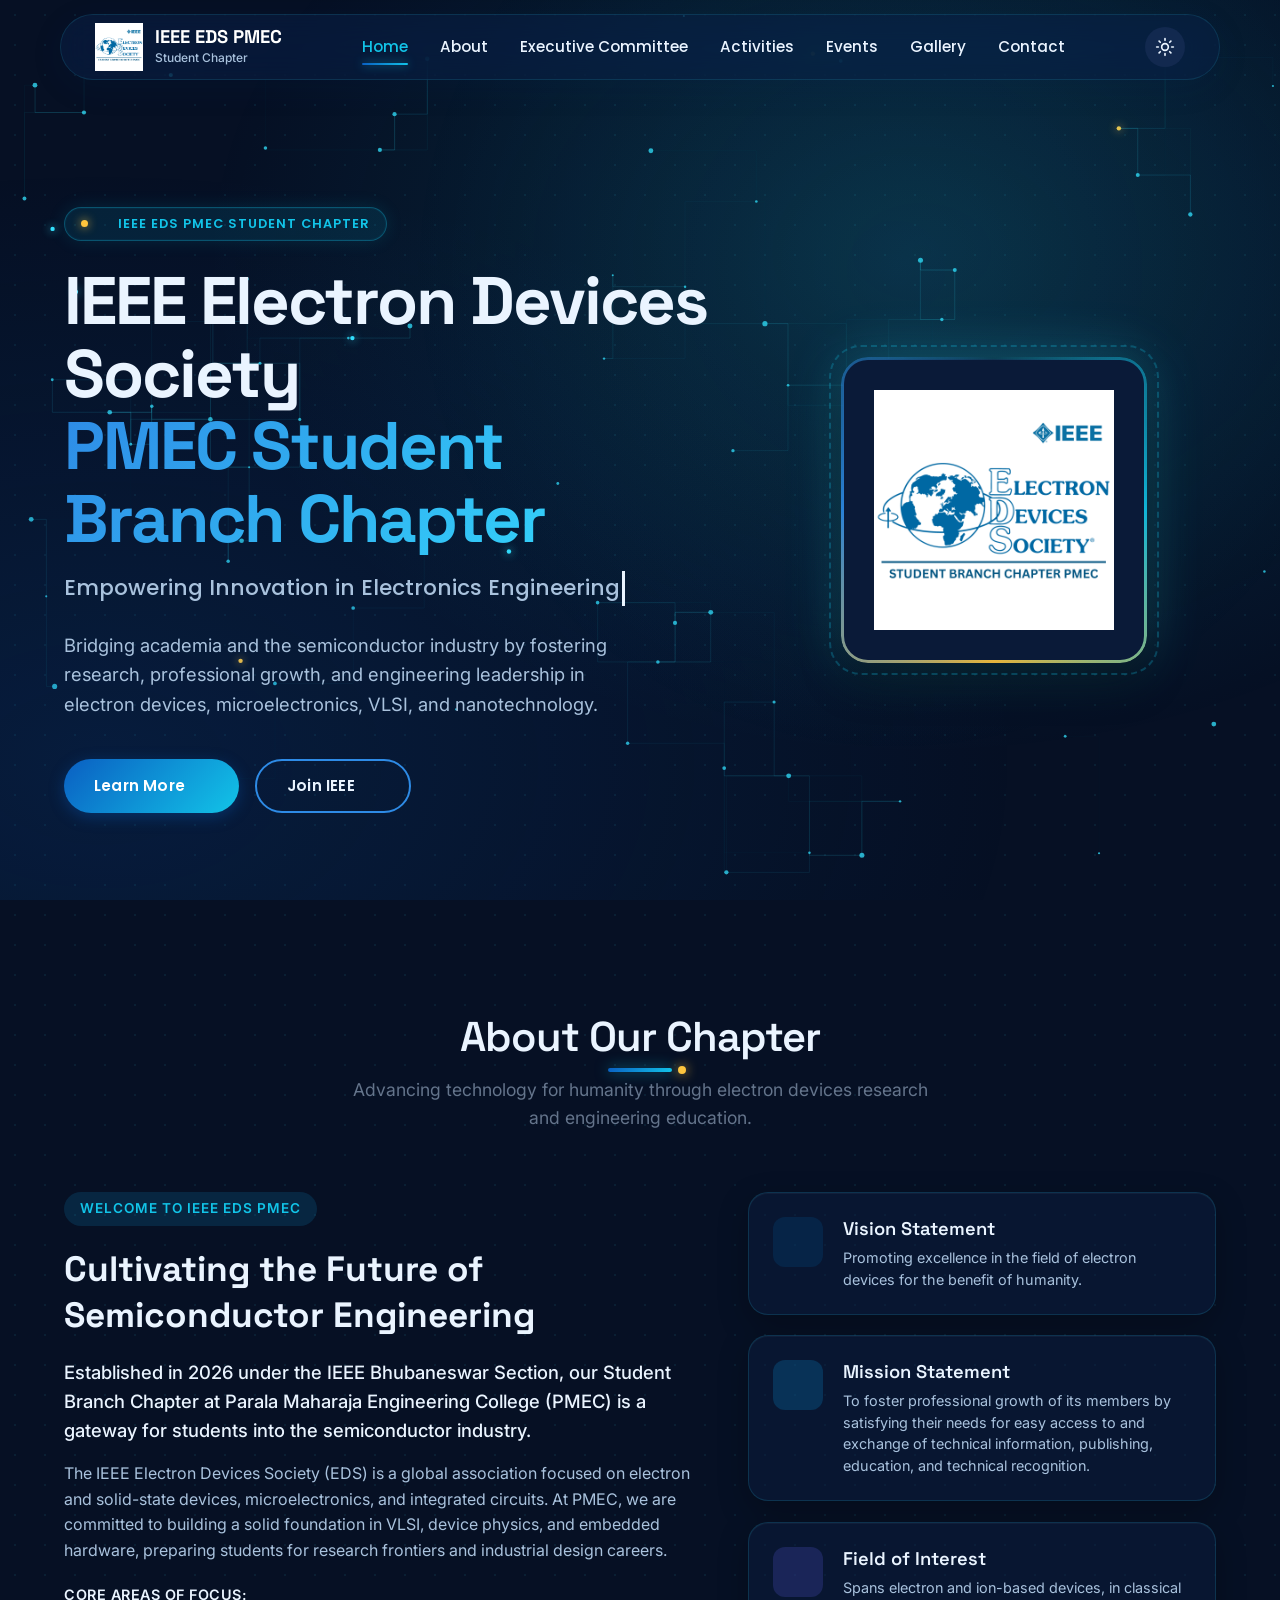
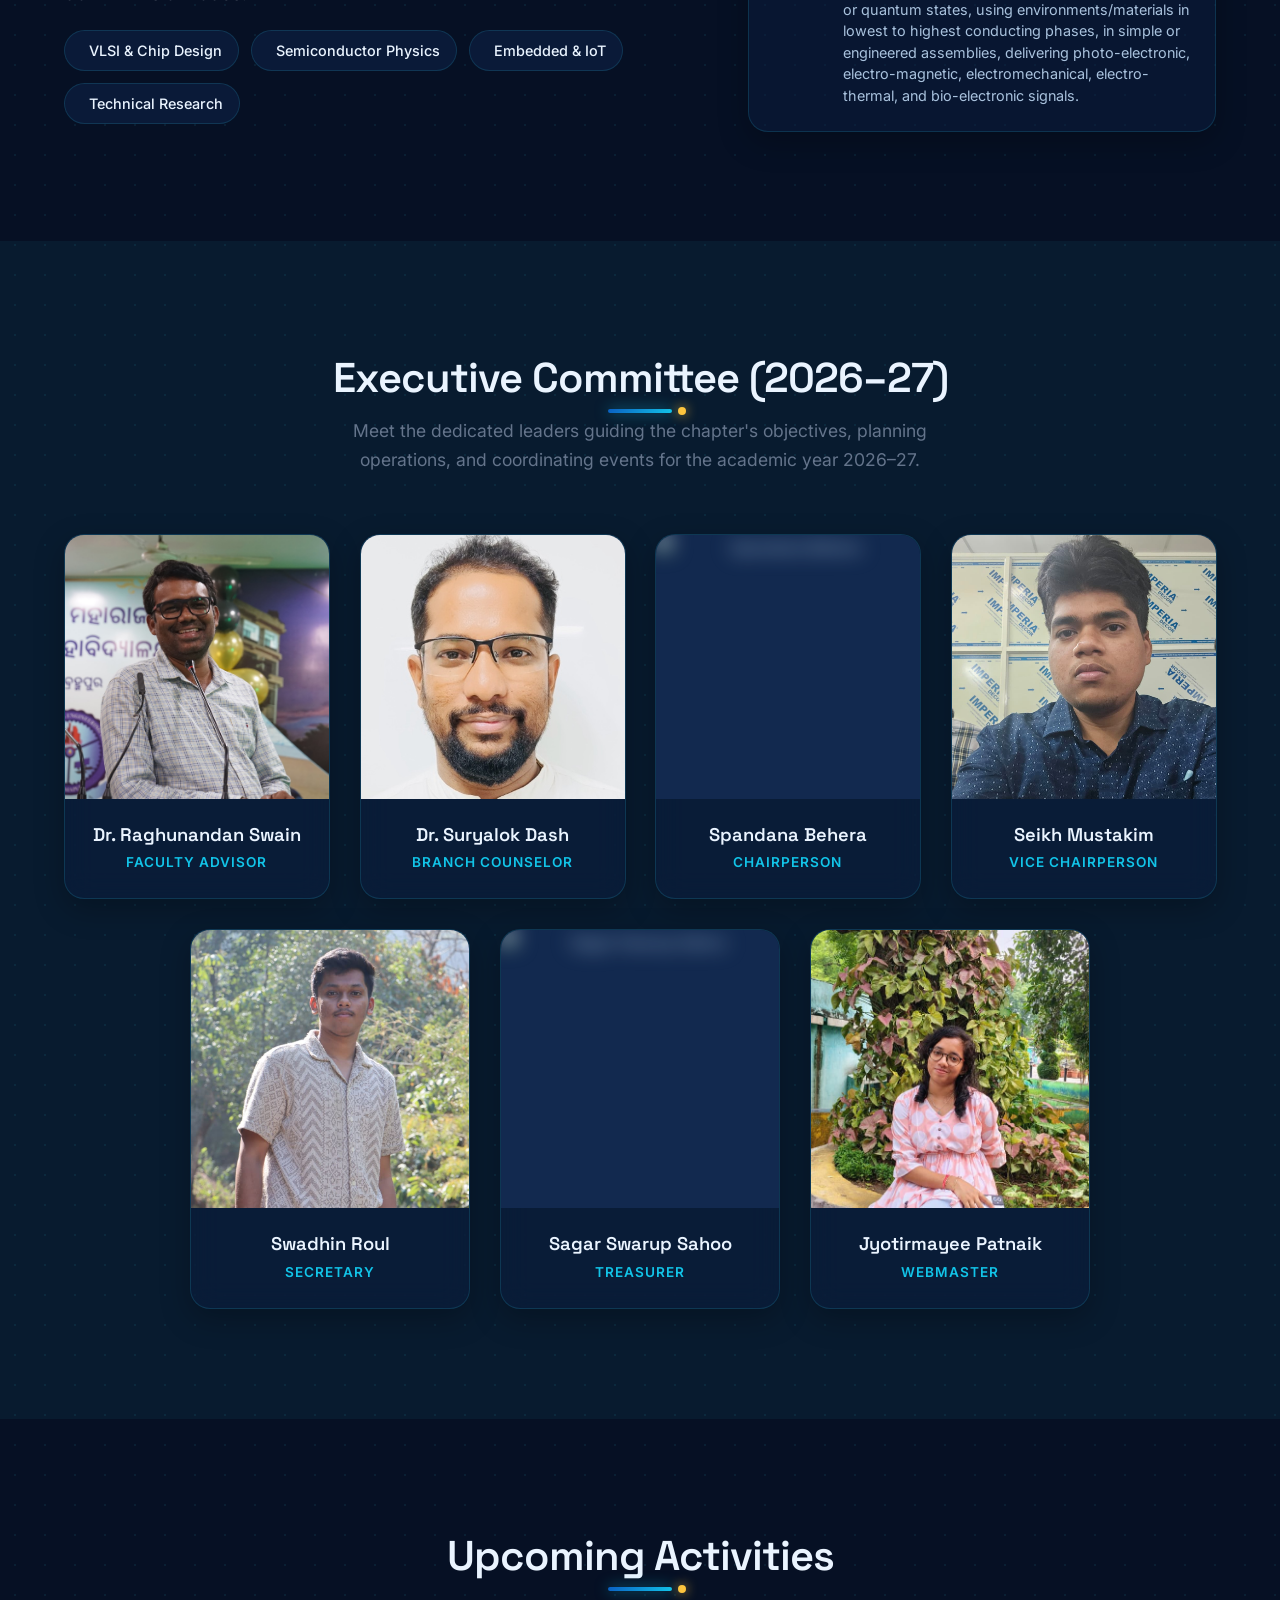
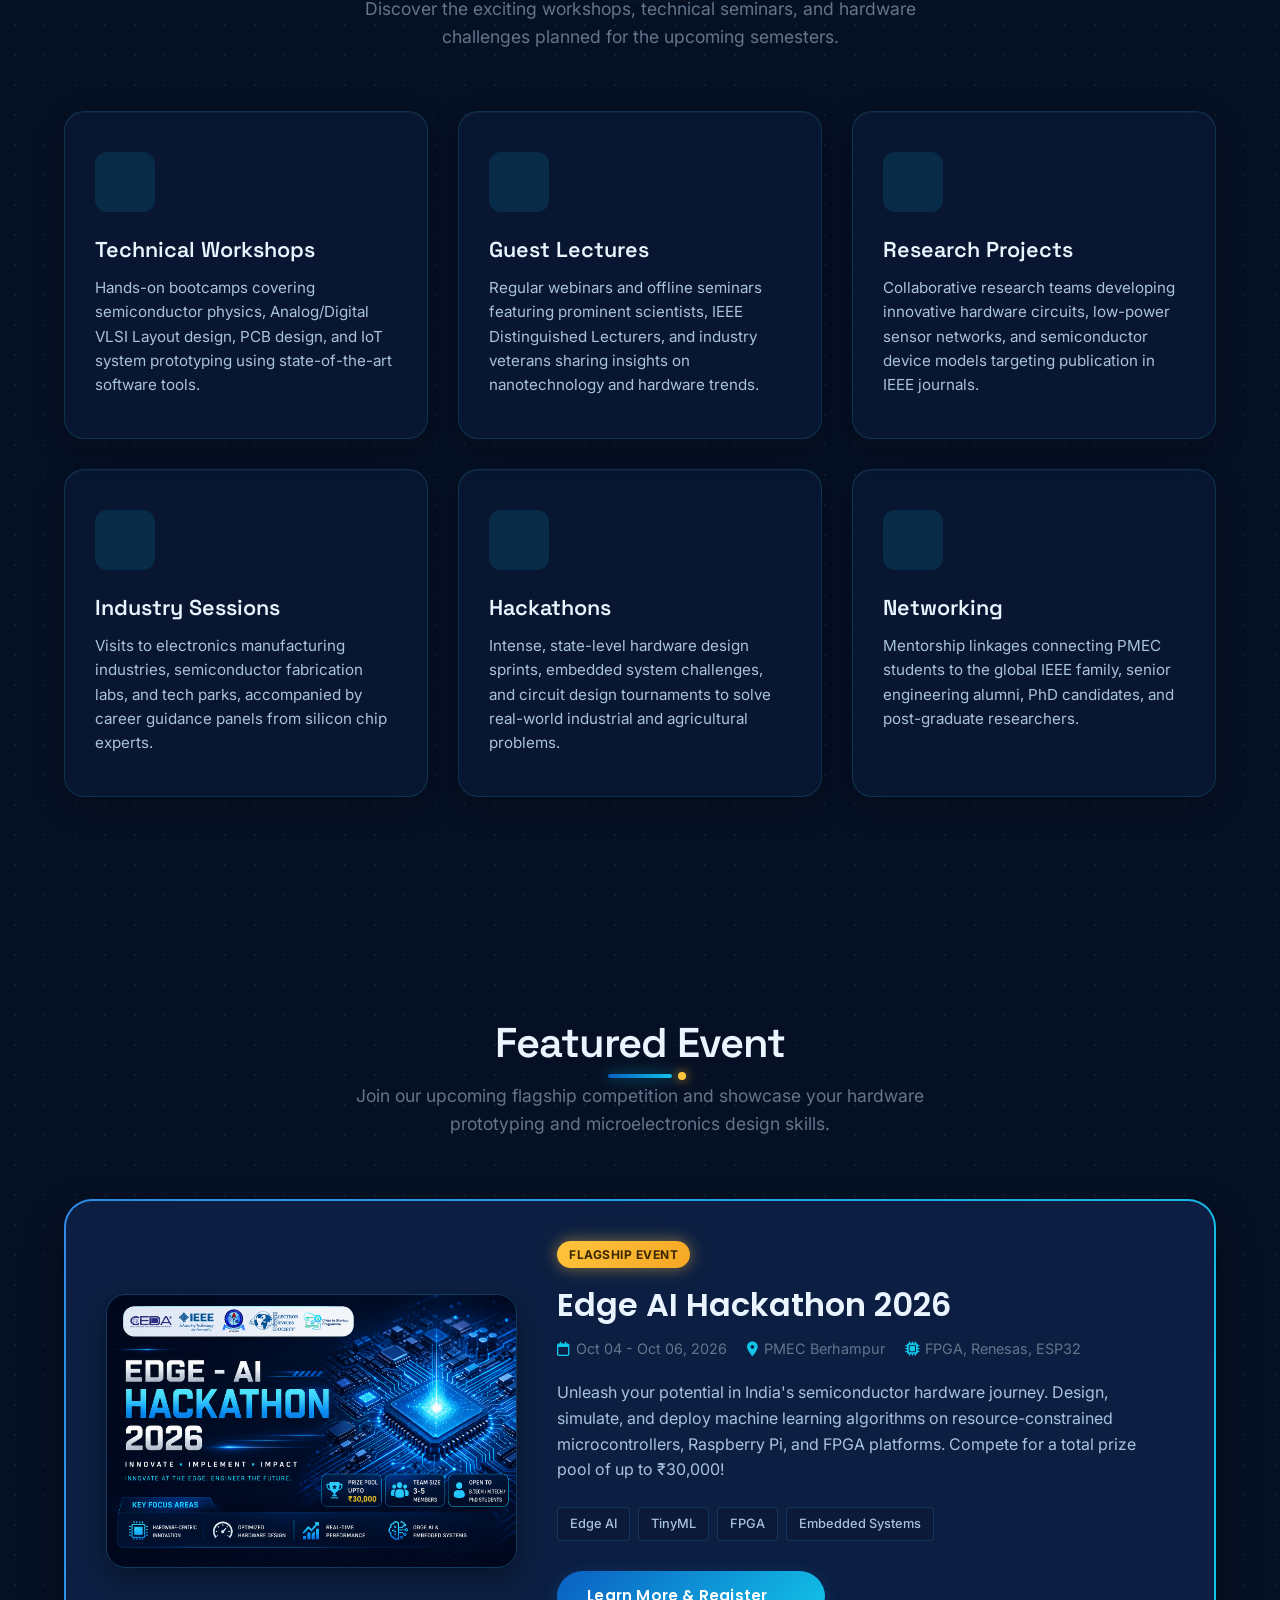
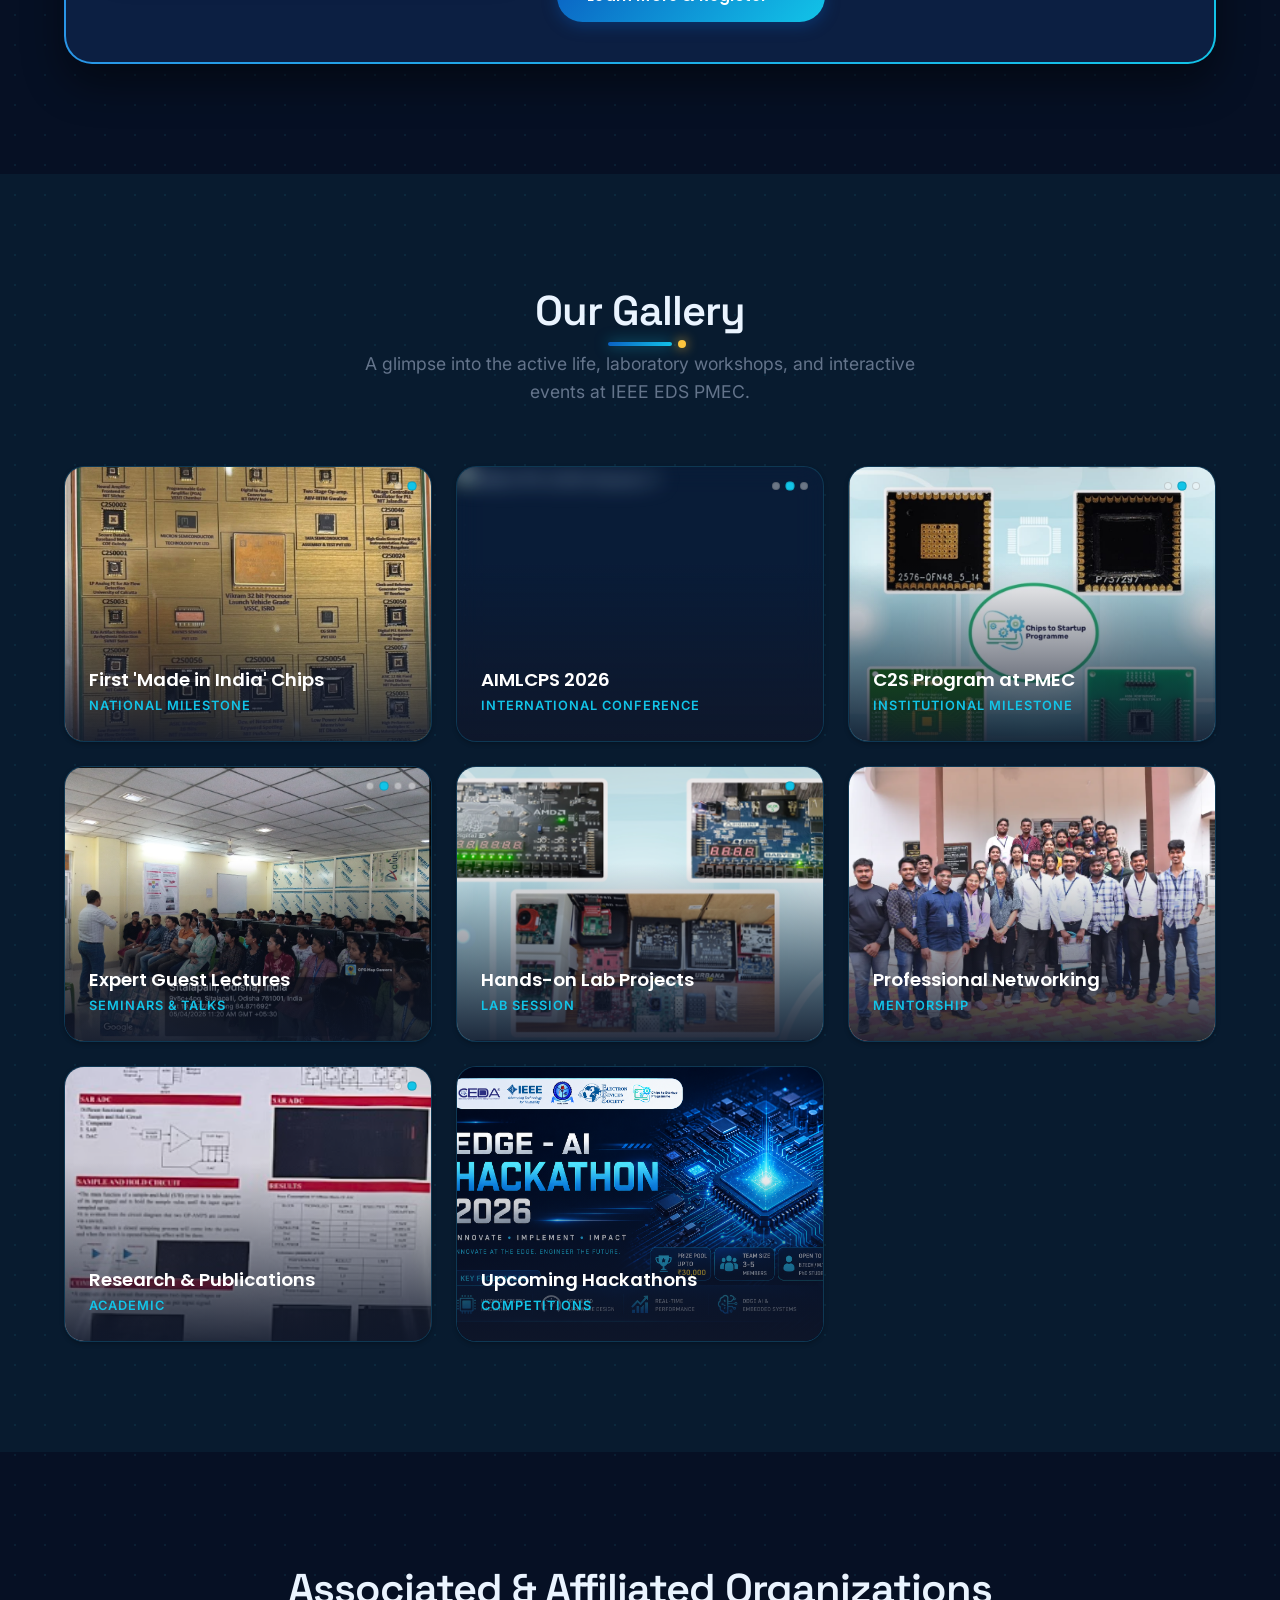
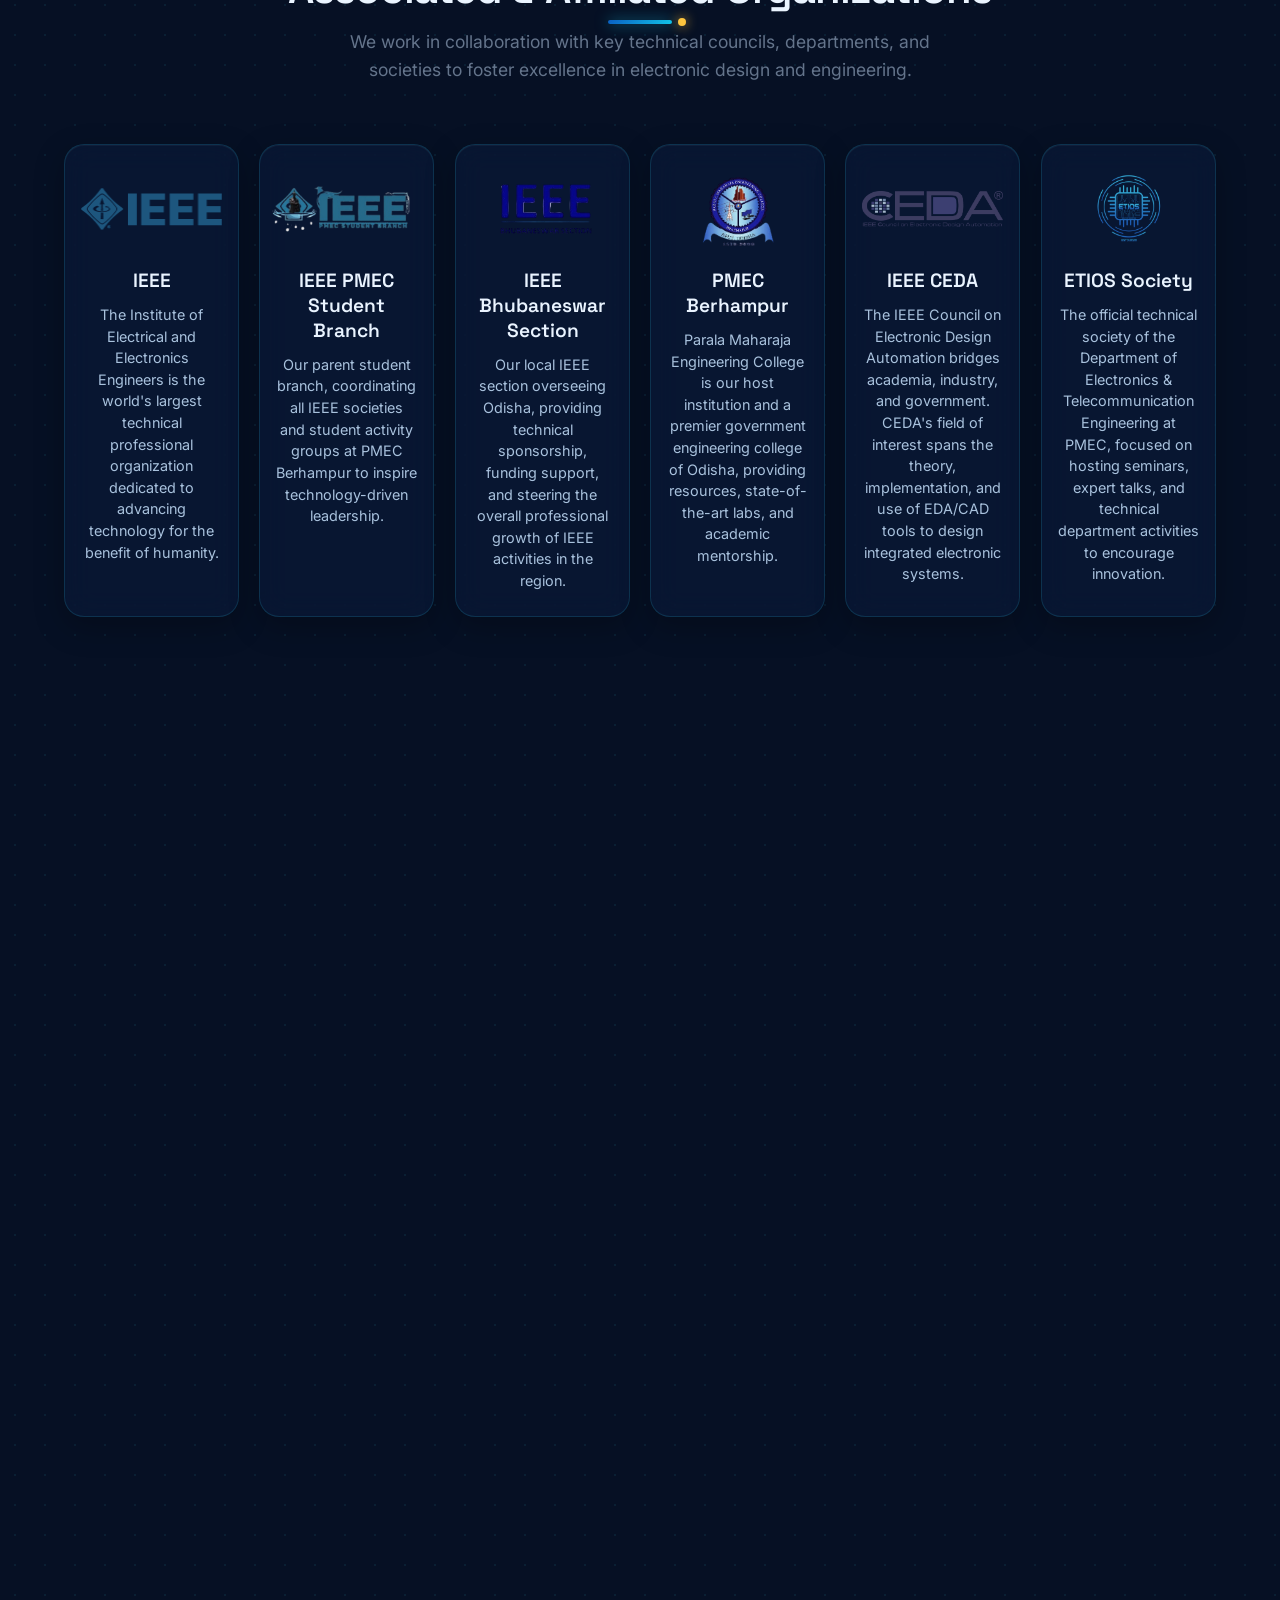
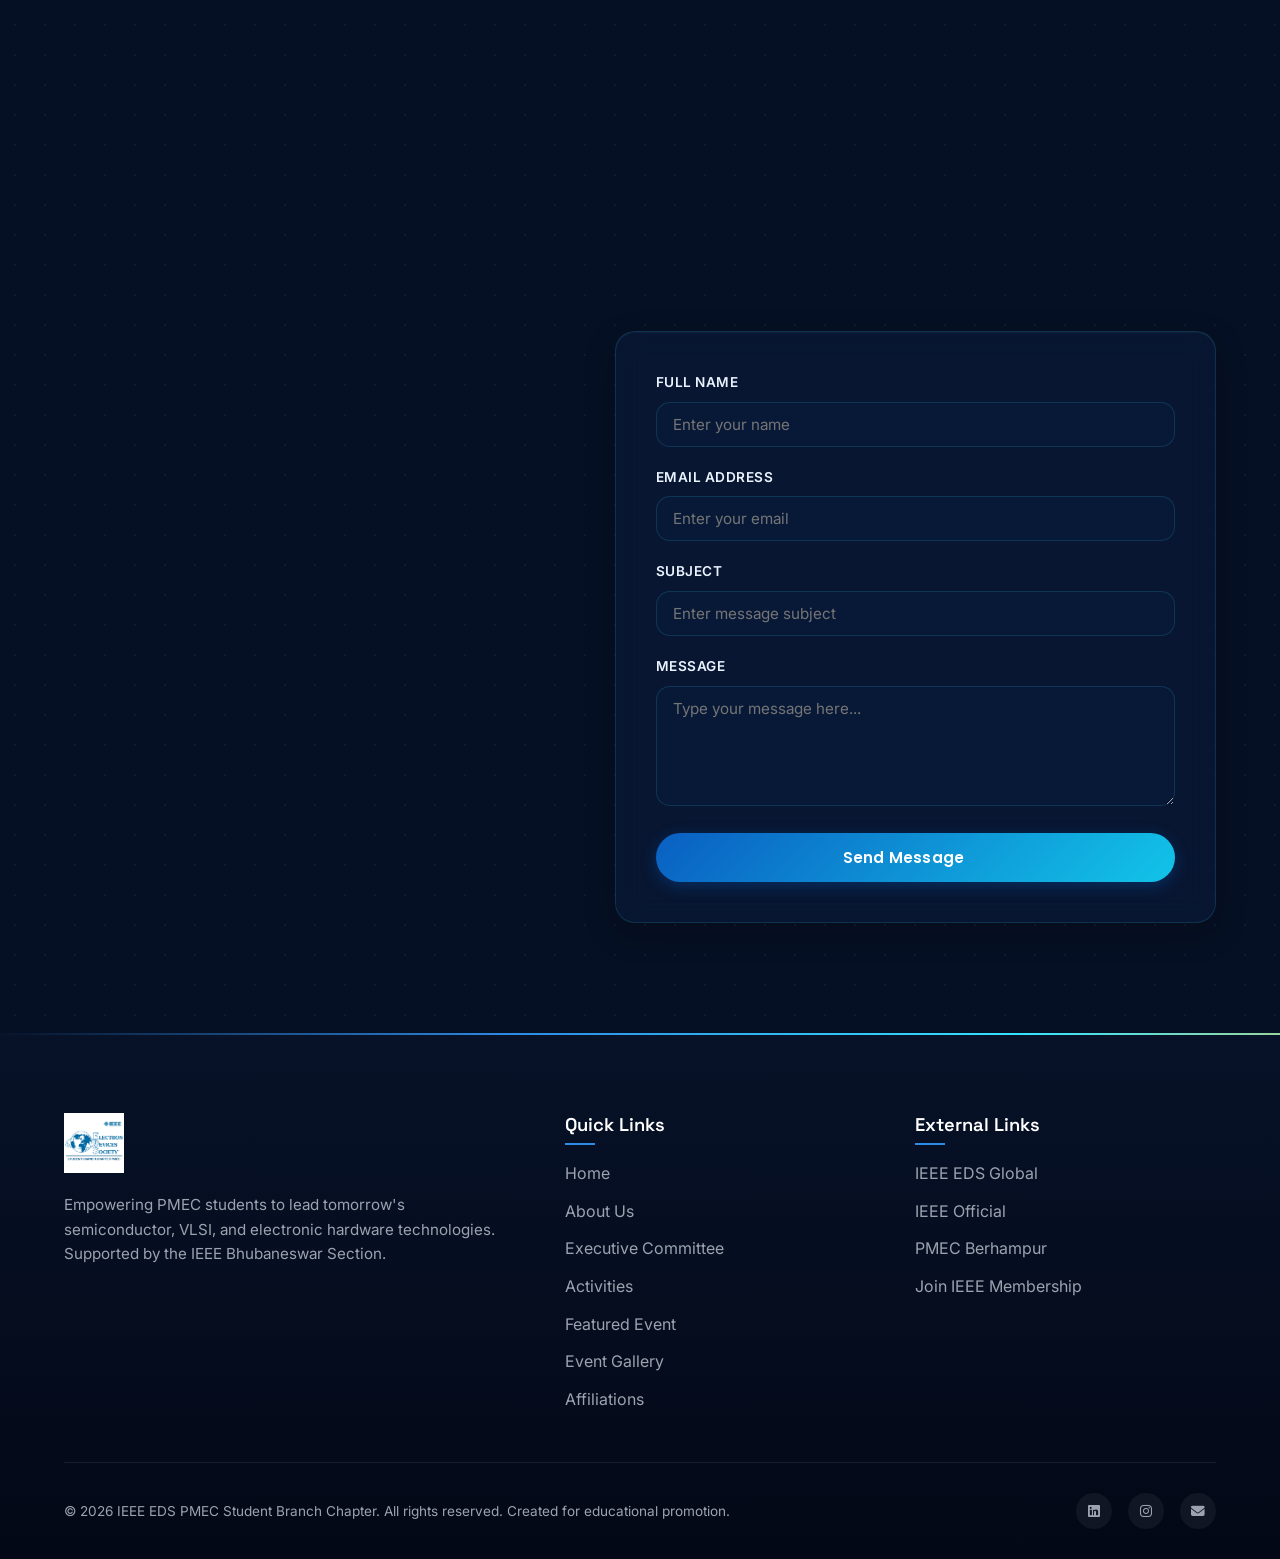
==== commit fd097fb8: "Update organizers list text in hackathon page hero section" ====
--- a/index.html
+++ b/index.html
@@ -41,6 +41,12 @@
 </head>
 
 <body>
+
+  <!-- Apply saved/dark-first theme before paint to avoid a flash -->
+  <script>try { if (localStorage.getItem('theme') !== 'light') document.body.classList.add('dark-mode'); } catch (e) {}</script>
+
+  <!-- Site-wide interactive circuit-board background -->
+  <canvas id="circuit-canvas" class="circuit-canvas" aria-hidden="true"></canvas>
 
   <!-- Scroll Progress Bar -->
   <div id="scroll-progress" class="scroll-progress"></div>
@@ -842,6 +848,7 @@
   <!-- Member Data & Scripts -->
   <script src="members.js"></script>
   <script src="script.js"></script>
+  <script src="effects.js"></script>
 </body>
 
 </html>
--- a/style.css
+++ b/style.css
@@ -3,37 +3,53 @@
    ========================================================================== */
 
 /* 1. Imports & Fonts */
-@import url('https://fonts.googleapis.com/css2?family=Inter:wght@300;400;500;600;700&family=Poppins:wght@400;500;600;700;800&display=swap');
+@import url('https://fonts.googleapis.com/css2?family=Inter:wght@300;400;500;600;700&family=Poppins:wght@400;500;600;700;800&family=Space+Grotesk:wght@400;500;600;700&display=swap');
 
 /* 2. Custom CSS Variables */
 :root {
-  /* Color Palette */
-  --primary: #00629B;       /* Official IEEE Blue */
-  --primary-rgb: 0, 98, 155;
-  --secondary: #00B4D8;     /* Tech Cyan Accent */
-  --secondary-rgb: 0, 180, 216;
+  /* Color Palette — Edge-AI Hackathon "circuit board" identity */
+  --primary: #0A5FC2;       /* Electric IEEE Blue */
+  --primary-rgb: 10, 95, 194;
+  --primary-deep: #052a5e;  /* Deep navy PCB base */
+  --primary-deep-rgb: 5, 42, 94;
+  --secondary: #12C4E8;     /* Electric Cyan glow */
+  --secondary-rgb: 18, 196, 232;
+  --glow: #35E4FF;          /* Bright chip-glow cyan */
+  --glow-rgb: 53, 228, 255;
+  --accent: #FFC53D;        /* Prize-pool Gold */
+  --accent-rgb: 255, 197, 61;
+  --accent-deep: #F5A623;
   --white: #FFFFFF;
   --dark-gray: #1F2937;
-  
+
+  /* Signature gradients */
+  --grad-primary: linear-gradient(135deg, #0A5FC2 0%, #12C4E8 100%);
+  --grad-chip: linear-gradient(135deg, #052a5e 0%, #0A5FC2 45%, #35E4FF 100%);
+  --grad-gold: linear-gradient(135deg, #FFC53D 0%, #F5A623 100%);
+
   /* Theme Colors - Light Mode (Default) */
   --bg-primary: #FFFFFF;
-  --bg-secondary: #F7F9FB;
-  --bg-tertiary: #EEF2F6;
-  --text-primary: #1F2937;
-  --text-secondary: #4B5563;
+  --bg-secondary: #F4F8FD;
+  --bg-tertiary: #E8F1FB;
+  --text-primary: #0E1B2E;
+  --text-secondary: #45566B;
   --text-muted: #9CA3AF;
   --card-bg: #FFFFFF;
-  --card-border: rgba(0, 98, 155, 0.08);
+  --card-border: rgba(10, 95, 194, 0.10);
   --navbar-bg: rgba(255, 255, 255, 0.85);
-  --navbar-border: rgba(229, 231, 235, 0.5);
+  --navbar-border: rgba(10, 95, 194, 0.10);
   --glass-bg: rgba(255, 255, 255, 0.45);
   --glass-border: rgba(255, 255, 255, 0.4);
-  
+  --circuit-line: rgba(10, 95, 194, 0.22);
+  --circuit-node: rgba(18, 196, 232, 0.55);
+  --primary-glow: rgba(18, 196, 232, 0.45);
+
   /* Shadow Levels */
   --shadow-sm: 0 2px 4px rgba(0, 0, 0, 0.04);
-  --shadow-md: 0 10px 25px rgba(0, 98, 155, 0.06);
-  --shadow-lg: 0 20px 40px rgba(0, 98, 155, 0.1);
-  --shadow-hover: 0 25px 50px rgba(0, 180, 216, 0.15);
+  --shadow-md: 0 10px 25px rgba(10, 95, 194, 0.08);
+  --shadow-lg: 0 20px 40px rgba(10, 95, 194, 0.12);
+  --shadow-hover: 0 25px 50px rgba(18, 196, 232, 0.22);
+  --glow-shadow: 0 0 24px rgba(53, 228, 255, 0.45);
   
   /* Transitions */
   --transition-fast: 0.2s cubic-bezier(0.4, 0, 0.2, 1);
@@ -47,25 +63,29 @@
   --border-radius-lg: 24px;
 }
 
-/* Dark Mode Theme Overrides */
+/* Dark Mode Theme Overrides — deep PCB navy from the brochure */
 body.dark-mode {
-  --bg-primary: #0F172A;     /* Slate 900 */
-  --bg-secondary: #1E293B;   /* Slate 800 */
-  --bg-tertiary: #334155;    /* Slate 700 */
-  --text-primary: #F8FAFC;   /* Slate 50 */
-  --text-secondary: #CBD5E1; /* Slate 300 */
-  --text-muted: #64748B;     /* Slate 500 */
-  --card-bg: #1E293B;
-  --card-border: rgba(255, 255, 255, 0.05);
-  --navbar-bg: rgba(15, 23, 42, 0.85);
-  --navbar-border: rgba(255, 255, 255, 0.05);
-  --glass-bg: rgba(30, 41, 59, 0.5);
-  --glass-border: rgba(255, 255, 255, 0.05);
-  
-  --shadow-sm: 0 2px 4px rgba(0, 0, 0, 0.2);
-  --shadow-md: 0 10px 25px rgba(0, 0, 0, 0.3);
-  --shadow-lg: 0 20px 40px rgba(0, 0, 0, 0.4);
-  --shadow-hover: 0 25px 50px rgba(0, 180, 216, 0.2);
+  --primary: #2E8BE6;        /* brighter electric blue on dark */
+  --bg-primary: #061024;     /* Deep circuit navy */
+  --bg-secondary: #0A1A38;   /* Navy panel */
+  --bg-tertiary: #12294F;    /* Navy raised */
+  --text-primary: #EAF4FF;
+  --text-secondary: #A9C2DD;
+  --text-muted: #64748B;
+  --card-bg: #0C1F42;
+  --card-border: rgba(53, 228, 255, 0.14);
+  --navbar-bg: rgba(6, 16, 36, 0.82);
+  --navbar-border: rgba(53, 228, 255, 0.12);
+  --glass-bg: rgba(12, 31, 66, 0.55);
+  --glass-border: rgba(53, 228, 255, 0.12);
+  --circuit-line: rgba(53, 228, 255, 0.28);
+  --circuit-node: rgba(53, 228, 255, 0.75);
+
+  --shadow-sm: 0 2px 4px rgba(0, 0, 0, 0.25);
+  --shadow-md: 0 10px 25px rgba(0, 0, 0, 0.35);
+  --shadow-lg: 0 20px 40px rgba(0, 0, 0, 0.45);
+  --shadow-hover: 0 25px 50px rgba(18, 196, 232, 0.28);
+  --glow-shadow: 0 0 26px rgba(53, 228, 255, 0.55);
 }
 
 /* 3. Base Reset */
@@ -136,7 +156,11 @@
 }
 
 .section-bg {
-  background-color: var(--bg-secondary);
+  background-color: rgba(var(--primary-rgb), 0.045);
+}
+
+body.dark-mode .section-bg {
+  background-color: rgba(var(--glow-rgb), 0.05);
 }
 
 .section-header {
@@ -157,15 +181,26 @@
   left: 50%;
   bottom: -8px;
   transform: translateX(-50%);
-  width: 60px;
+  width: 64px;
   height: 4px;
-  background-color: var(--primary);
+  background: var(--grad-primary);
   border-radius: 2px;
+  box-shadow: 0 0 14px rgba(var(--secondary-rgb), 0.6);
   transition: var(--transition-normal);
 }
 
-body.dark-mode .section-header h2::after {
-  background-color: var(--secondary);
+.section-header h2::before {
+  content: '';
+  position: absolute;
+  left: 50%;
+  bottom: -8px;
+  transform: translateX(calc(-50% + 42px));
+  width: 8px;
+  height: 8px;
+  margin-bottom: -2px;
+  border-radius: 50%;
+  background: var(--accent);
+  box-shadow: 0 0 12px rgba(var(--accent-rgb), 0.9);
 }
 
 .section-header p {
@@ -189,40 +224,63 @@
   gap: 8px;
 }
 
+/* Shared shine sweep for filled buttons */
+.btn-primary, .btn-accent {
+  position: relative;
+  overflow: hidden;
+  z-index: 0;
+}
+.btn-primary::before, .btn-accent::before {
+  content: '';
+  position: absolute;
+  top: 0;
+  left: -120%;
+  width: 60%;
+  height: 100%;
+  background: linear-gradient(100deg, transparent, rgba(255, 255, 255, 0.45), transparent);
+  transform: skewX(-20deg);
+  transition: left 0.6s ease;
+  z-index: -1;
+}
+.btn-primary:hover::before, .btn-accent:hover::before {
+  left: 140%;
+}
+
 .btn-primary {
-  background-color: var(--primary);
+  background: var(--grad-primary);
   color: var(--white);
-  box-shadow: 0 4px 15px rgba(0, 98, 155, 0.3);
+  box-shadow: 0 4px 15px rgba(var(--primary-rgb), 0.35);
 }
 
 .btn-primary:hover {
-  background-color: #004F7C;
-  transform: translateY(-2px);
-  box-shadow: 0 6px 20px rgba(0, 98, 155, 0.4);
+  transform: translateY(-3px);
+  box-shadow: 0 10px 26px rgba(var(--secondary-rgb), 0.45), var(--glow-shadow);
 }
 
 .btn-secondary {
   background-color: transparent;
   color: var(--text-primary);
-  border: 2px solid var(--text-primary);
+  border: 2px solid var(--primary);
 }
 
 .btn-secondary:hover {
-  background-color: var(--text-primary);
-  color: var(--bg-primary);
-  transform: translateY(-2px);
+  background: var(--grad-primary);
+  border-color: transparent;
+  color: var(--white);
+  transform: translateY(-3px);
+  box-shadow: 0 8px 22px rgba(var(--primary-rgb), 0.35);
 }
 
 .btn-accent {
-  background-color: var(--secondary);
-  color: var(--white);
-  box-shadow: 0 4px 15px rgba(0, 180, 216, 0.3);
+  background: var(--grad-gold);
+  color: #3a2600;
+  font-weight: 600;
+  box-shadow: 0 4px 15px rgba(var(--accent-rgb), 0.4);
 }
 
 .btn-accent:hover {
-  background-color: #0096B4;
-  transform: translateY(-2px);
-  box-shadow: 0 6px 20px rgba(0, 180, 216, 0.4);
+  transform: translateY(-3px);
+  box-shadow: 0 10px 26px rgba(var(--accent-rgb), 0.55);
 }
 
 /* Scroll Progress Bar */
@@ -467,21 +525,29 @@
   padding-top: calc(var(--nav-height) + 40px);
   display: flex;
   align-items: center;
-  background-image: linear-gradient(rgba(247, 249, 251, 0.92), rgba(247, 249, 251, 0.92)), 
-                    url('assets/logos_banners/banner_bg.png');
-  background-size: cover;
-  background-position: center;
-  background-attachment: fixed;
-  transition: background-image var(--transition-normal);
+  background: radial-gradient(ellipse at 72% 28%, rgba(var(--secondary-rgb), 0.08) 0%, transparent 55%),
+              radial-gradient(ellipse at 8% 85%, rgba(var(--primary-rgb), 0.08) 0%, transparent 55%);
+  transition: background var(--transition-normal);
   position: relative;
+  overflow: hidden;
 }
 
 body.dark-mode .hero {
-  background-image: linear-gradient(rgba(15, 23, 42, 0.95), rgba(15, 23, 42, 0.95)), 
-                    url('assets/logos_banners/banner_bg.png');
-}
-
-/* Circuit overlay for extra style */
+  background: radial-gradient(ellipse at 72% 28%, rgba(var(--secondary-rgb), 0.14) 0%, transparent 55%),
+              radial-gradient(ellipse at 8% 85%, rgba(var(--primary-rgb), 0.16) 0%, transparent 55%);
+}
+
+/* Interactive circuit-board canvas — fixed behind the WHOLE page */
+.circuit-canvas {
+  position: fixed;
+  inset: 0;
+  width: 100%;
+  height: 100%;
+  z-index: -1;
+  pointer-events: none;
+}
+
+/* Chip-glow accent sweeping across the hero */
 .hero::after {
   content: '';
   position: absolute;
@@ -489,9 +555,9 @@
   left: 0;
   width: 100%;
   height: 100%;
-  background: radial-gradient(circle at 70% 30%, rgba(0, 180, 216, 0.05) 0%, transparent 50%),
-              radial-gradient(circle at 10% 80%, rgba(0, 98, 155, 0.05) 0%, transparent 50%);
+  background: radial-gradient(circle at 70% 30%, rgba(var(--glow-rgb), 0.06) 0%, transparent 45%);
   pointer-events: none;
+  z-index: 1;
 }
 
 .hero .container {
@@ -510,8 +576,8 @@
   display: inline-flex;
   align-items: center;
   gap: 8px;
-  background-color: rgba(0, 98, 155, 0.08);
-  border: 1px solid rgba(0, 98, 155, 0.15);
+  background-color: rgba(var(--primary-rgb), 0.08);
+  border: 1px solid rgba(var(--secondary-rgb), 0.35);
   color: var(--primary);
   font-family: 'Poppins', sans-serif;
   font-weight: 600;
@@ -521,11 +587,27 @@
   padding: 6px 16px;
   border-radius: 50px;
   margin-bottom: 24px;
+  box-shadow: inset 0 0 0 1px rgba(var(--secondary-rgb), 0.05), 0 0 18px rgba(var(--secondary-rgb), 0.12);
+}
+
+.hero-subtitle-badge::before {
+  content: '';
+  width: 7px;
+  height: 7px;
+  border-radius: 50%;
+  background: var(--accent);
+  box-shadow: 0 0 10px rgba(var(--accent-rgb), 0.9);
+  animation: pulse-dot 1.8s ease-in-out infinite;
+}
+
+@keyframes pulse-dot {
+  0%, 100% { opacity: 1; transform: scale(1); }
+  50% { opacity: 0.4; transform: scale(0.7); }
 }
 
 body.dark-mode .hero-subtitle-badge {
-  background-color: rgba(56, 189, 248, 0.1);
-  border-color: rgba(56, 189, 248, 0.2);
+  background-color: rgba(var(--secondary-rgb), 0.1);
+  border-color: rgba(var(--secondary-rgb), 0.3);
   color: var(--secondary);
 }
 
@@ -538,12 +620,19 @@
 }
 
 .hero h1 span.chapter-text {
+  display: block;
+  background: var(--grad-chip);
+  -webkit-background-clip: text;
+  background-clip: text;
+  -webkit-text-fill-color: transparent;
   color: var(--primary);
-  display: block;
 }
 
 body.dark-mode .hero h1 span.chapter-text {
-  color: var(--secondary);
+  background: linear-gradient(135deg, #2E8BE6 0%, #35E4FF 100%);
+  -webkit-background-clip: text;
+  background-clip: text;
+  -webkit-text-fill-color: transparent;
 }
 
 .hero-typing-container {
@@ -599,7 +688,7 @@
   background-color: var(--white);
   border-radius: 24px;
   padding: 30px;
-  box-shadow: var(--shadow-lg), 0 0 30px rgba(0, 98, 155, 0.1);
+  box-shadow: var(--shadow-lg), 0 0 45px rgba(var(--secondary-rgb), 0.25);
   border: 1px solid var(--card-border);
   animation: float 6s ease-in-out infinite;
   transition: background-color var(--transition-normal), border-color var(--transition-normal);
@@ -610,7 +699,23 @@
 
 body.dark-mode .hero-logo-wrapper {
   background-color: var(--bg-secondary);
-  box-shadow: var(--shadow-lg), 0 0 30px rgba(0, 180, 216, 0.1);
+  box-shadow: var(--shadow-lg), 0 0 55px rgba(var(--glow-rgb), 0.3);
+}
+
+/* Rotating conic "chip halo" glow */
+.hero-logo-wrapper::after {
+  content: '';
+  position: absolute;
+  inset: -3px;
+  border-radius: 27px;
+  padding: 3px;
+  background: conic-gradient(from 0deg, transparent 0deg, var(--secondary) 90deg, var(--accent) 180deg, var(--primary) 270deg, transparent 360deg);
+  -webkit-mask: linear-gradient(#000 0 0) content-box, linear-gradient(#000 0 0);
+  -webkit-mask-composite: xor;
+  mask-composite: exclude;
+  animation: spin 8s linear infinite;
+  opacity: 0.9;
+  pointer-events: none;
 }
 
 .hero-logo-wrapper::before {
@@ -868,7 +973,21 @@
   width: 100%;
   height: 100%;
   object-fit: cover;
+  object-position: center;
   transition: transform var(--transition-slow);
+}
+
+/* These portraits sit high in frame — focus the crop upward so faces are centred */
+.member-img[alt="Swadhin Roul"] {
+  object-position: center 20%;
+}
+
+.member-img[alt="Seikh Mustakim"] {
+  object-position: center 12%;
+}
+
+.member-img[alt="Dr. Suryalok Dash"] {
+  object-position: center 12%;
 }
 
 .member-card:hover .member-img {
@@ -956,9 +1075,28 @@
   padding: 40px 30px;
   border-radius: var(--border-radius-md);
   box-shadow: var(--shadow-sm);
-  transition: all var(--transition-normal);
+  transition: box-shadow var(--transition-normal), border-color var(--transition-normal), transform var(--transition-normal);
   position: relative;
   overflow: hidden;
+}
+
+/* Glowing circuit top-edge that lights up on hover */
+.activity-card::before {
+  content: '';
+  position: absolute;
+  top: 0;
+  left: 0;
+  right: 0;
+  height: 3px;
+  background: var(--grad-primary);
+  transform: scaleX(0);
+  transform-origin: left;
+  transition: transform var(--transition-normal);
+  box-shadow: 0 0 12px rgba(var(--secondary-rgb), 0.7);
+}
+
+.activity-card:hover::before {
+  transform: scaleX(1);
 }
 
 .activity-card::after {
@@ -979,7 +1117,7 @@
 
 .activity-card:hover {
   transform: translateY(-5px) scale(1.01);
-  box-shadow: var(--shadow-lg);
+  box-shadow: var(--shadow-hover);
   border-color: var(--secondary);
 }
 
@@ -987,7 +1125,7 @@
   width: 60px;
   height: 60px;
   border-radius: var(--border-radius-sm);
-  background-color: rgba(0, 98, 155, 0.08);
+  background-color: rgba(var(--primary-rgb), 0.08);
   color: var(--primary);
   display: flex;
   align-items: center;
@@ -997,14 +1135,15 @@
 }
 
 body.dark-mode .activity-icon-box {
-  background-color: rgba(0, 180, 216, 0.1);
+  background-color: rgba(var(--secondary-rgb), 0.12);
   color: var(--secondary);
 }
 
 .activity-card:hover .activity-icon-box {
-  background-color: var(--primary);
+  background: var(--grad-primary);
   color: var(--white);
-  transform: scale(1.05);
+  transform: scale(1.08) rotate(-4deg);
+  box-shadow: var(--glow-shadow);
 }
 
 body.dark-mode .activity-card:hover .activity-icon-box {
@@ -1139,6 +1278,13 @@
   border-radius: var(--border-radius-sm);
   box-shadow: 0 10px 40px rgba(0, 0, 0, 0.5);
   border: 2px solid rgba(255, 255, 255, 0.1);
+  cursor: grab;
+  user-select: none;
+  touch-action: pan-y; /* keep vertical scroll, let horizontal swipes reach our handler */
+}
+
+.lightbox-img:active {
+  cursor: grabbing;
 }
 
 .lightbox-caption {
@@ -1168,26 +1314,33 @@
   transform: translateY(-50%);
   color: var(--white);
   font-size: 2.5rem;
-  width: 50px;
-  height: 50px;
-  background-color: rgba(255, 255, 255, 0.1);
+  width: 54px;
+  height: 54px;
+  background-color: rgba(255, 255, 255, 0.10);
+  border: 1px solid rgba(255, 255, 255, 0.18);
+  backdrop-filter: blur(8px);
+  -webkit-backdrop-filter: blur(8px);
   border-radius: 50%;
   display: flex;
   align-items: center;
   justify-content: center;
   transition: all var(--transition-fast);
+  z-index: 10;
 }
 
 .lightbox-nav:hover {
-  background-color: var(--primary);
+  background: var(--grad-primary);
+  border-color: transparent;
+  box-shadow: 0 0 20px rgba(var(--secondary-rgb), 0.6);
+  transform: translateY(-50%) scale(1.08);
 }
 
 .lightbox-prev {
-  left: -80px;
+  left: 24px;
 }
 
 .lightbox-next {
-  right: -80px;
+  right: 24px;
 }
 
 /* ==========================================================================
@@ -1813,17 +1966,17 @@
   }
   
   .lightbox-nav {
-    width: 40px;
-    height: 40px;
+    width: 42px;
+    height: 42px;
     font-size: 1.8rem;
   }
-  
+
   .lightbox-prev {
-    left: -15px;
-  }
-  
+    left: 10px;
+  }
+
   .lightbox-next {
-    right: -15px;
+    right: 10px;
   }
 }
 
@@ -2304,3 +2457,517 @@
     width: 100%;
   }
 }
+
+/* ==========================================================================
+   FX LAYER — site-wide attractive effects (circuit theme)
+   ========================================================================== */
+
+/* Text selection in brand colors */
+::selection {
+  background: rgba(var(--secondary-rgb), 0.35);
+  color: var(--text-primary);
+}
+
+/* Custom scrollbar — gradient "data bus" thumb */
+::-webkit-scrollbar {
+  width: 11px;
+}
+::-webkit-scrollbar-track {
+  background: var(--bg-secondary);
+}
+::-webkit-scrollbar-thumb {
+  background: linear-gradient(180deg, var(--primary), var(--secondary));
+  border-radius: 8px;
+  border: 2px solid var(--bg-secondary);
+}
+::-webkit-scrollbar-thumb:hover {
+  background: linear-gradient(180deg, var(--secondary), var(--glow));
+}
+
+/* Nav links — gradient underline with glow */
+.nav-link::after {
+  background: var(--grad-primary);
+  box-shadow: 0 0 10px rgba(var(--secondary-rgb), 0.7);
+}
+
+/* Scroll progress bar — glowing data stream */
+.scroll-progress {
+  background: linear-gradient(to right, var(--primary), var(--secondary), var(--glow));
+  box-shadow: 0 0 12px rgba(var(--glow-rgb), 0.8);
+}
+
+/* Section heading underline grows in when the section reveals */
+.section-header.reveal h2::after {
+  transform: translateX(-50%) scaleX(0);
+}
+.section-header.reveal.active h2::after {
+  animation: underline-grow 0.9s cubic-bezier(0.22, 1, 0.36, 1) 0.25s forwards;
+}
+@keyframes underline-grow {
+  from { transform: translateX(-50%) scaleX(0); }
+  to   { transform: translateX(-50%) scaleX(1); }
+}
+.section-header.reveal h2::before {
+  opacity: 0;
+}
+.section-header.reveal.active h2::before {
+  animation: node-pop 0.5s ease 1s forwards;
+}
+@keyframes node-pop {
+  0%   { opacity: 0; transform: translateX(calc(-50% + 42px)) scale(0); }
+  70%  { opacity: 1; transform: translateX(calc(-50% + 42px)) scale(1.6); }
+  100% { opacity: 1; transform: translateX(calc(-50% + 42px)) scale(1); }
+}
+
+/* Cursor-following spotlight on cards (JS sets --mx / --my) */
+.fx-spotlight {
+  position: relative;
+}
+.fx-spotlight::after {
+  content: '';
+  position: absolute;
+  inset: 0;
+  border-radius: inherit;
+  background: radial-gradient(420px circle at var(--mx, 50%) var(--my, 50%),
+              rgba(var(--secondary-rgb), 0.10), transparent 65%);
+  opacity: 0;
+  transition: opacity 0.35s ease;
+  pointer-events: none;
+  z-index: 1;
+}
+.fx-spotlight:hover::after {
+  opacity: 1;
+}
+body.dark-mode .fx-spotlight::after {
+  background: radial-gradient(420px circle at var(--mx, 50%) var(--my, 50%),
+              rgba(var(--glow-rgb), 0.12), transparent 65%);
+}
+
+/* Gallery — light-beam shine sweep on hover */
+.gallery-item::before {
+  content: '';
+  position: absolute;
+  top: 0;
+  left: -80%;
+  width: 50%;
+  height: 100%;
+  background: linear-gradient(105deg, transparent, rgba(255, 255, 255, 0.35), transparent);
+  transform: skewX(-20deg);
+  z-index: 2;
+  pointer-events: none;
+  transition: left 0.7s ease;
+}
+.gallery-item:hover::before {
+  left: 130%;
+}
+
+/* Featured event card — flowing gradient border */
+.event-banner-card {
+  border: 2px solid transparent;
+  background:
+    linear-gradient(var(--card-bg), var(--card-bg)) padding-box,
+    linear-gradient(120deg, var(--primary), var(--secondary), var(--accent), var(--primary)) border-box;
+  background-size: 100% 100%, 300% 300%;
+  animation: border-flow 7s linear infinite;
+}
+@keyframes border-flow {
+  0%   { background-position: 0 0, 0% 50%; }
+  50%  { background-position: 0 0, 100% 50%; }
+  100% { background-position: 0 0, 0% 50%; }
+}
+.event-banner-card:hover {
+  box-shadow: var(--shadow-hover), 0 0 30px rgba(var(--secondary-rgb), 0.25);
+}
+
+/* Event badge — gold shimmer */
+.event-badge {
+  background: var(--grad-gold) !important;
+  color: #3a2600 !important;
+  box-shadow: 0 0 16px rgba(var(--accent-rgb), 0.5);
+  animation: badge-pulse 2.4s ease-in-out infinite;
+}
+@keyframes badge-pulse {
+  0%, 100% { box-shadow: 0 0 10px rgba(var(--accent-rgb), 0.35); }
+  50%      { box-shadow: 0 0 22px rgba(var(--accent-rgb), 0.75); }
+}
+
+/* Back-to-top — gradient chip with radar pulse ring */
+.back-to-top {
+  background: var(--grad-primary);
+}
+.back-to-top.show::before {
+  content: '';
+  position: absolute;
+  inset: 0;
+  border-radius: 50%;
+  border: 2px solid rgba(var(--secondary-rgb), 0.7);
+  animation: radar-ring 2s ease-out infinite;
+}
+@keyframes radar-ring {
+  0%   { transform: scale(1); opacity: 0.8; }
+  100% { transform: scale(1.9); opacity: 0; }
+}
+.back-to-top:hover {
+  background: var(--grad-gold);
+  color: #3a2600;
+  box-shadow: 0 0 24px rgba(var(--accent-rgb), 0.6);
+}
+
+/* Footer — animated circuit power-rail on top edge */
+.footer {
+  position: relative;
+  border-top: none;
+}
+.footer::before {
+  content: '';
+  position: absolute;
+  top: 0;
+  left: 0;
+  right: 0;
+  height: 2px;
+  background: linear-gradient(90deg, transparent, var(--primary), var(--glow), var(--accent), var(--primary), transparent);
+  background-size: 200% 100%;
+  animation: rail-flow 6s linear infinite;
+}
+@keyframes rail-flow {
+  from { background-position: 200% 0; }
+  to   { background-position: -200% 0; }
+}
+
+.footer-social-link:hover {
+  transform: translateY(-4px) scale(1.1);
+  color: var(--glow);
+  text-shadow: 0 0 14px rgba(var(--glow-rgb), 0.8);
+}
+
+/* Join section — slow aurora drift */
+.join-section::before {
+  background: radial-gradient(circle at 10% 10%, rgba(255, 255, 255, 0.08) 0%, transparent 40%),
+              radial-gradient(circle at 90% 90%, rgba(var(--glow-rgb), 0.18) 0%, transparent 40%),
+              radial-gradient(circle at 60% 20%, rgba(var(--accent-rgb), 0.08) 0%, transparent 35%);
+  background-size: 160% 160%;
+  animation: aurora-drift 12s ease-in-out infinite alternate;
+}
+@keyframes aurora-drift {
+  from { background-position: 0% 0%; }
+  to   { background-position: 100% 100%; }
+}
+
+/* Form inputs — glow focus ring */
+.form-control:focus {
+  border-color: var(--secondary);
+  box-shadow: 0 0 0 3px rgba(var(--secondary-rgb), 0.18), 0 0 14px rgba(var(--secondary-rgb), 0.25);
+}
+
+/* Focus tags — light up on hover */
+.about-focus-tags .tag {
+  transition: all var(--transition-fast);
+}
+.about-focus-tags .tag:hover {
+  background: var(--grad-primary);
+  color: var(--white);
+  border-color: transparent;
+  transform: translateY(-2px);
+  box-shadow: 0 6px 16px rgba(var(--secondary-rgb), 0.35);
+}
+
+/* Associate logos — grayscale to full color + glow */
+.associate-logo {
+  filter: grayscale(35%);
+  transition: filter var(--transition-normal), transform var(--transition-normal);
+}
+.associate-card:hover .associate-logo {
+  filter: grayscale(0%) drop-shadow(0 0 10px rgba(var(--secondary-rgb), 0.5));
+  transform: scale(1.08);
+}
+
+/* Member role — gold flicker on card hover */
+.member-card:hover .member-role {
+  color: var(--accent-deep);
+  text-shadow: 0 0 12px rgba(var(--accent-rgb), 0.5);
+}
+
+/* Button ripple (spawned by effects.js) */
+.btn {
+  position: relative;
+  overflow: hidden;
+}
+.fx-ripple {
+  position: absolute;
+  border-radius: 50%;
+  background: rgba(255, 255, 255, 0.5);
+  transform: scale(0);
+  animation: ripple-out 0.6s ease-out forwards;
+  pointer-events: none;
+}
+@keyframes ripple-out {
+  to { transform: scale(3); opacity: 0; }
+}
+
+/* Cursor ambient glow (desktop only, injected by effects.js) —
+   a soft light that drifts with the pointer; native cursor untouched */
+.fx-cursor-glow {
+  position: fixed;
+  top: 0;
+  left: 0;
+  width: 340px;
+  height: 340px;
+  border-radius: 50%;
+  background: radial-gradient(circle,
+              rgba(var(--secondary-rgb), 0.09) 0%,
+              rgba(var(--secondary-rgb), 0.04) 40%,
+              transparent 70%);
+  pointer-events: none;
+  z-index: 9998;
+  transition: opacity 0.4s ease;
+}
+
+body.dark-mode .fx-cursor-glow {
+  background: radial-gradient(circle,
+              rgba(var(--glow-rgb), 0.12) 0%,
+              rgba(var(--glow-rgb), 0.05) 40%,
+              transparent 70%);
+}
+
+/* Respect reduced motion — disable decorative animation */
+@media (prefers-reduced-motion: reduce) {
+  .event-banner-card,
+  .footer::before,
+  .join-section::before,
+  .event-badge,
+  .back-to-top.show::before,
+  .hero-logo-wrapper::after,
+  .hero-logo-wrapper::before,
+  .hero-subtitle-badge::before {
+    animation: none !important;
+  }
+  .fx-cursor-glow {
+    display: none !important;
+  }
+}
+
+/* ==========================================================================
+   FX LAYER 2 — refinements
+   ========================================================================== */
+
+/* Hero headline — slow shimmer across the gradient text */
+.hero h1 span.chapter-text {
+  background-size: 200% auto;
+  animation: text-shimmer 6s ease-in-out infinite alternate;
+}
+@keyframes text-shimmer {
+  from { background-position: 0% center; }
+  to   { background-position: 100% center; }
+}
+
+/* Sticky header — glowing gradient hairline under the glass */
+.header.sticky {
+  border-bottom: 1px solid transparent;
+  border-image: linear-gradient(90deg, transparent, rgba(var(--secondary-rgb), 0.5), transparent) 1;
+}
+
+/* Member & associate cards — same glowing top edge as activity cards */
+.member-card::before,
+.associate-card::before {
+  content: '';
+  position: absolute;
+  top: 0;
+  left: 0;
+  right: 0;
+  height: 3px;
+  background: var(--grad-primary);
+  transform: scaleX(0);
+  transform-origin: left;
+  transition: transform var(--transition-normal);
+  box-shadow: 0 0 12px rgba(var(--secondary-rgb), 0.7);
+  z-index: 2;
+}
+.member-card:hover::before,
+.associate-card:hover::before {
+  transform: scaleX(1);
+}
+.associate-card {
+  position: relative;
+  overflow: hidden;
+}
+
+/* Member photo — soft cyan inner glow on hover */
+.member-image-wrapper::after {
+  content: '';
+  position: absolute;
+  inset: 0;
+  box-shadow: inset 0 0 0 0 transparent;
+  transition: box-shadow var(--transition-normal);
+  pointer-events: none;
+}
+.member-card:hover .member-image-wrapper::after {
+  box-shadow: inset 0 -40px 40px -30px rgba(var(--secondary-rgb), 0.45);
+}
+
+@media (prefers-reduced-motion: reduce) {
+  .hero h1 span.chapter-text {
+    animation: none;
+  }
+}
+
+/* ==========================================================================
+   ✦ DESIGN V2 — "Premium Dark-Glass Circuit"
+   A classy, editorial redesign layer: display typography, floating glass
+   navbar, glassmorphism cards, numbered sections, dot-grid canvas backdrop.
+   Overrides earlier rules by cascade; structure untouched.
+   ========================================================================== */
+
+/* ---- 1. Design tokens refresh ---- */
+:root {
+  --border-radius-sm: 12px;
+  --border-radius-md: 20px;
+  --border-radius-lg: 28px;
+  --font-display: 'Space Grotesk', 'Poppins', sans-serif;
+  --glass-card-bg: rgba(255, 255, 255, 0.62);
+  --glass-card-border: rgba(255, 255, 255, 0.75);
+}
+
+body.dark-mode {
+  --glass-card-bg: rgba(12, 31, 66, 0.48);
+  --glass-card-border: rgba(53, 228, 255, 0.14);
+}
+
+/* ---- 2. Typography — editorial display headings ---- */
+h1, h2, h3, h4,
+.brand-name,
+.member-name,
+.associate-name {
+  font-family: var(--font-display);
+}
+
+.hero h1 {
+  font-size: clamp(2.9rem, 5.4vw, 4.2rem);
+  letter-spacing: -2px;
+  line-height: 1.08;
+}
+
+.section-header h2 {
+  font-size: clamp(2rem, 3.6vw, 2.6rem);
+  letter-spacing: -1px;
+}
+
+/* ---- 3. Dot-grid backdrop under the circuit canvas ---- */
+body {
+  background-image: radial-gradient(rgba(var(--primary-rgb), 0.10) 1px, transparent 1.5px);
+  background-size: 30px 30px;
+}
+
+body.dark-mode {
+  background-image: radial-gradient(rgba(var(--glow-rgb), 0.07) 1px, transparent 1.5px);
+}
+
+/* ---- 4. Floating glass pill navbar (desktop) ---- */
+@media (min-width: 769px) {
+  .header {
+    top: 14px;
+    left: 50%;
+    transform: translateX(-50%);
+    width: min(1160px, calc(100% - 40px));
+    height: 66px;
+    border-radius: 999px;
+    background-color: var(--glass-bg);
+    backdrop-filter: blur(18px) saturate(1.4);
+    -webkit-backdrop-filter: blur(18px) saturate(1.4);
+    border: 1px solid var(--glass-border);
+    box-shadow: 0 8px 32px rgba(var(--primary-deep-rgb), 0.10);
+    padding: 0 10px;
+  }
+
+  .header.sticky {
+    height: 62px;
+    background-color: var(--navbar-bg);
+    border: 1px solid var(--navbar-border);
+    border-image: none;
+    box-shadow: 0 10px 36px rgba(var(--primary-deep-rgb), 0.16),
+                0 0 20px rgba(var(--secondary-rgb), 0.08);
+  }
+}
+
+/* ---- 6. Glassmorphism cards ---- */
+.activity-card,
+.member-card,
+.associate-card,
+.statement-panel,
+.contact-form-card,
+.contact-method,
+.gallery-item {
+  background-color: var(--glass-card-bg);
+  backdrop-filter: blur(14px);
+  -webkit-backdrop-filter: blur(14px);
+  border: 1px solid var(--glass-card-border);
+}
+
+body.dark-mode .activity-card,
+body.dark-mode .member-card,
+body.dark-mode .associate-card,
+body.dark-mode .statement-panel,
+body.dark-mode .contact-form-card,
+body.dark-mode .contact-method {
+  box-shadow: 0 10px 30px rgba(0, 0, 0, 0.25), inset 0 1px 0 rgba(255, 255, 255, 0.04);
+}
+
+/* ---- 7. Pill buttons ---- */
+.btn {
+  border-radius: 999px;
+  padding: 13px 30px;
+  font-weight: 600;
+  letter-spacing: 0.2px;
+}
+
+/* ---- 8. Softer inputs ---- */
+.form-control {
+  border-radius: 14px;
+  background-color: var(--glass-card-bg);
+}
+
+/* ---- 9. Reveal upgrade — blur-to-sharp entrance ---- */
+.reveal {
+  opacity: 0;
+  transform: translateY(34px) scale(0.99);
+  filter: blur(10px);
+  transition: opacity 0.9s cubic-bezier(0.22, 1, 0.36, 1),
+              transform 0.9s cubic-bezier(0.22, 1, 0.36, 1),
+              filter 0.9s cubic-bezier(0.22, 1, 0.36, 1);
+}
+
+.reveal.active {
+  opacity: 1;
+  transform: translateY(0) scale(1);
+  filter: blur(0);
+}
+
+/* ---- 10. Footer — deep-navy circuit slab in both themes ---- */
+.footer {
+  background: linear-gradient(180deg, #081530 0%, #040b1d 100%);
+}
+
+body.dark-mode .footer {
+  background: linear-gradient(180deg, #071228 0%, #030816 100%);
+}
+
+/* ---- 11. Hero badge — glass chip ---- */
+.hero-subtitle-badge {
+  background-color: var(--glass-bg);
+  backdrop-filter: blur(10px);
+  -webkit-backdrop-filter: blur(10px);
+}
+
+/* ---- 12. Section rhythm ---- */
+.section {
+  padding: 110px 0;
+}
+
+/* ---- Reduced motion: skip the blur entrance ---- */
+@media (prefers-reduced-motion: reduce) {
+  .reveal {
+    filter: none;
+    transform: none;
+    opacity: 1;
+    transition: none;
+  }
+}
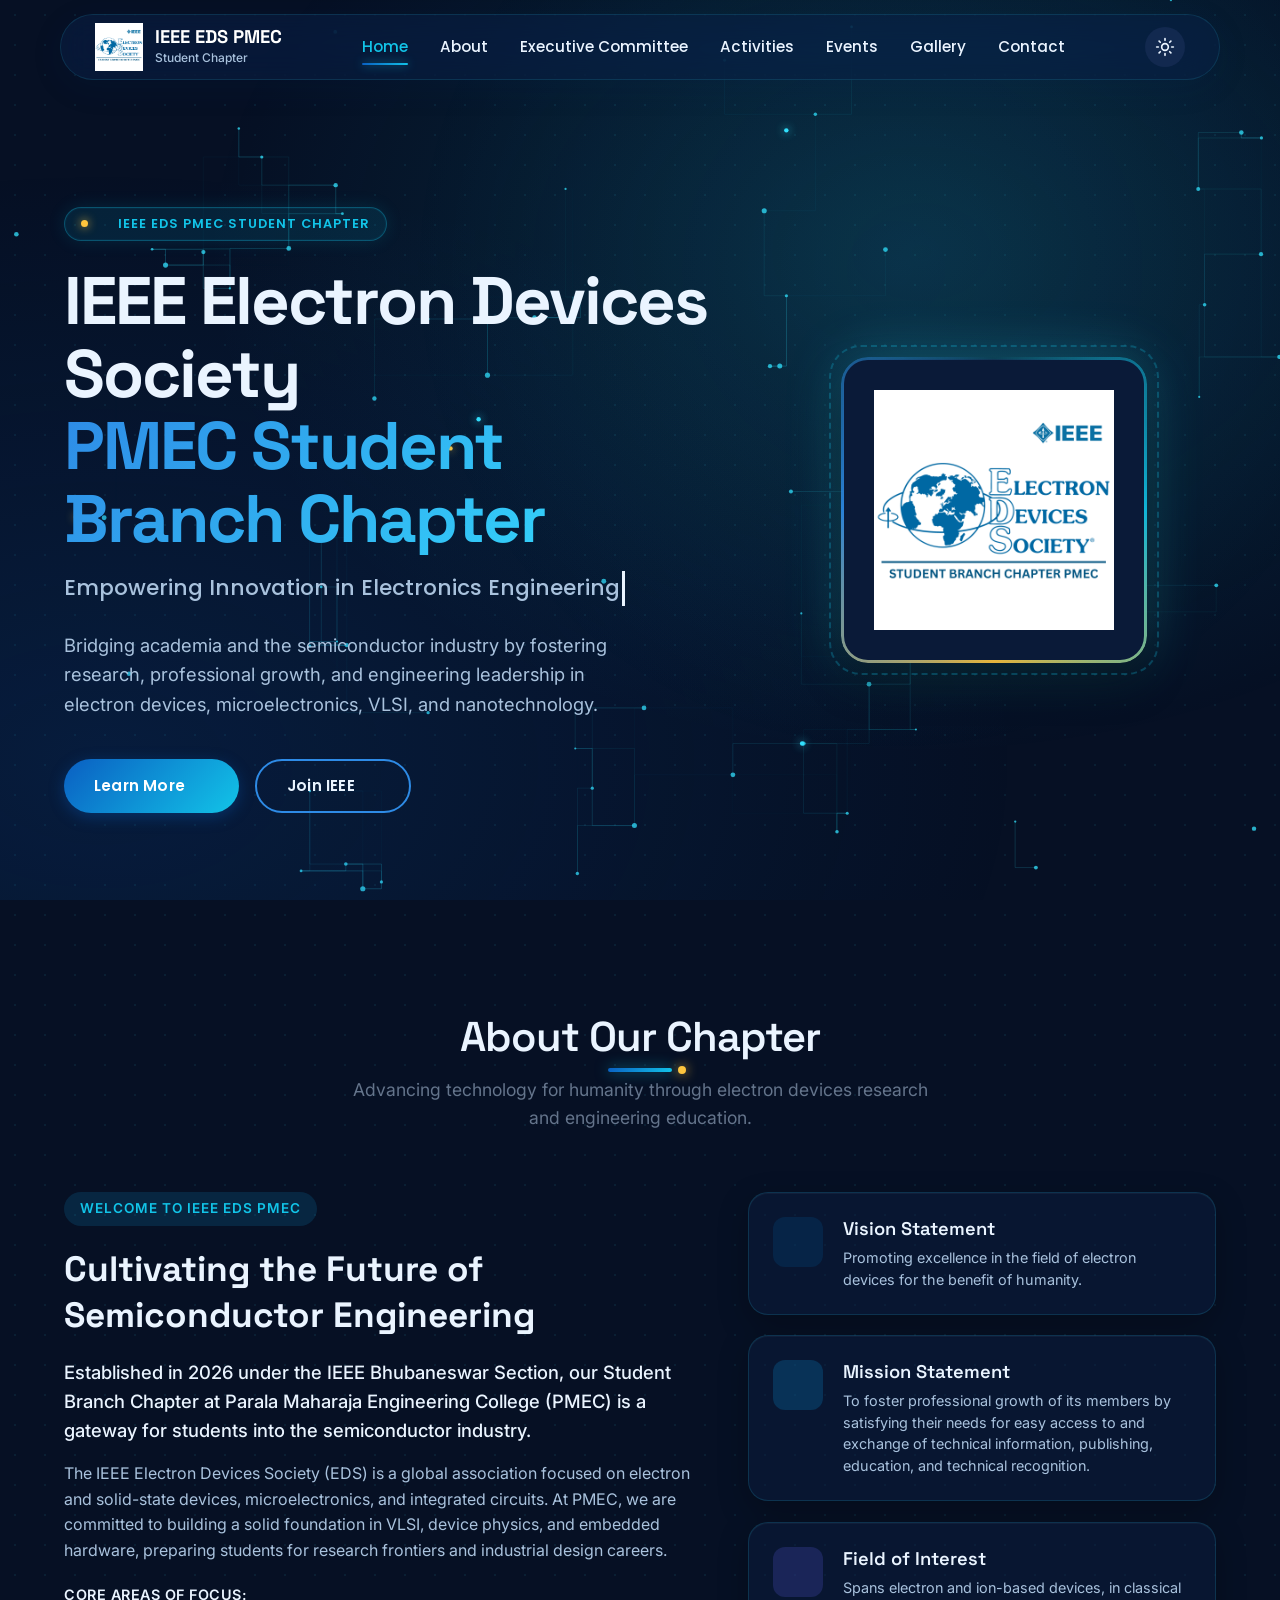
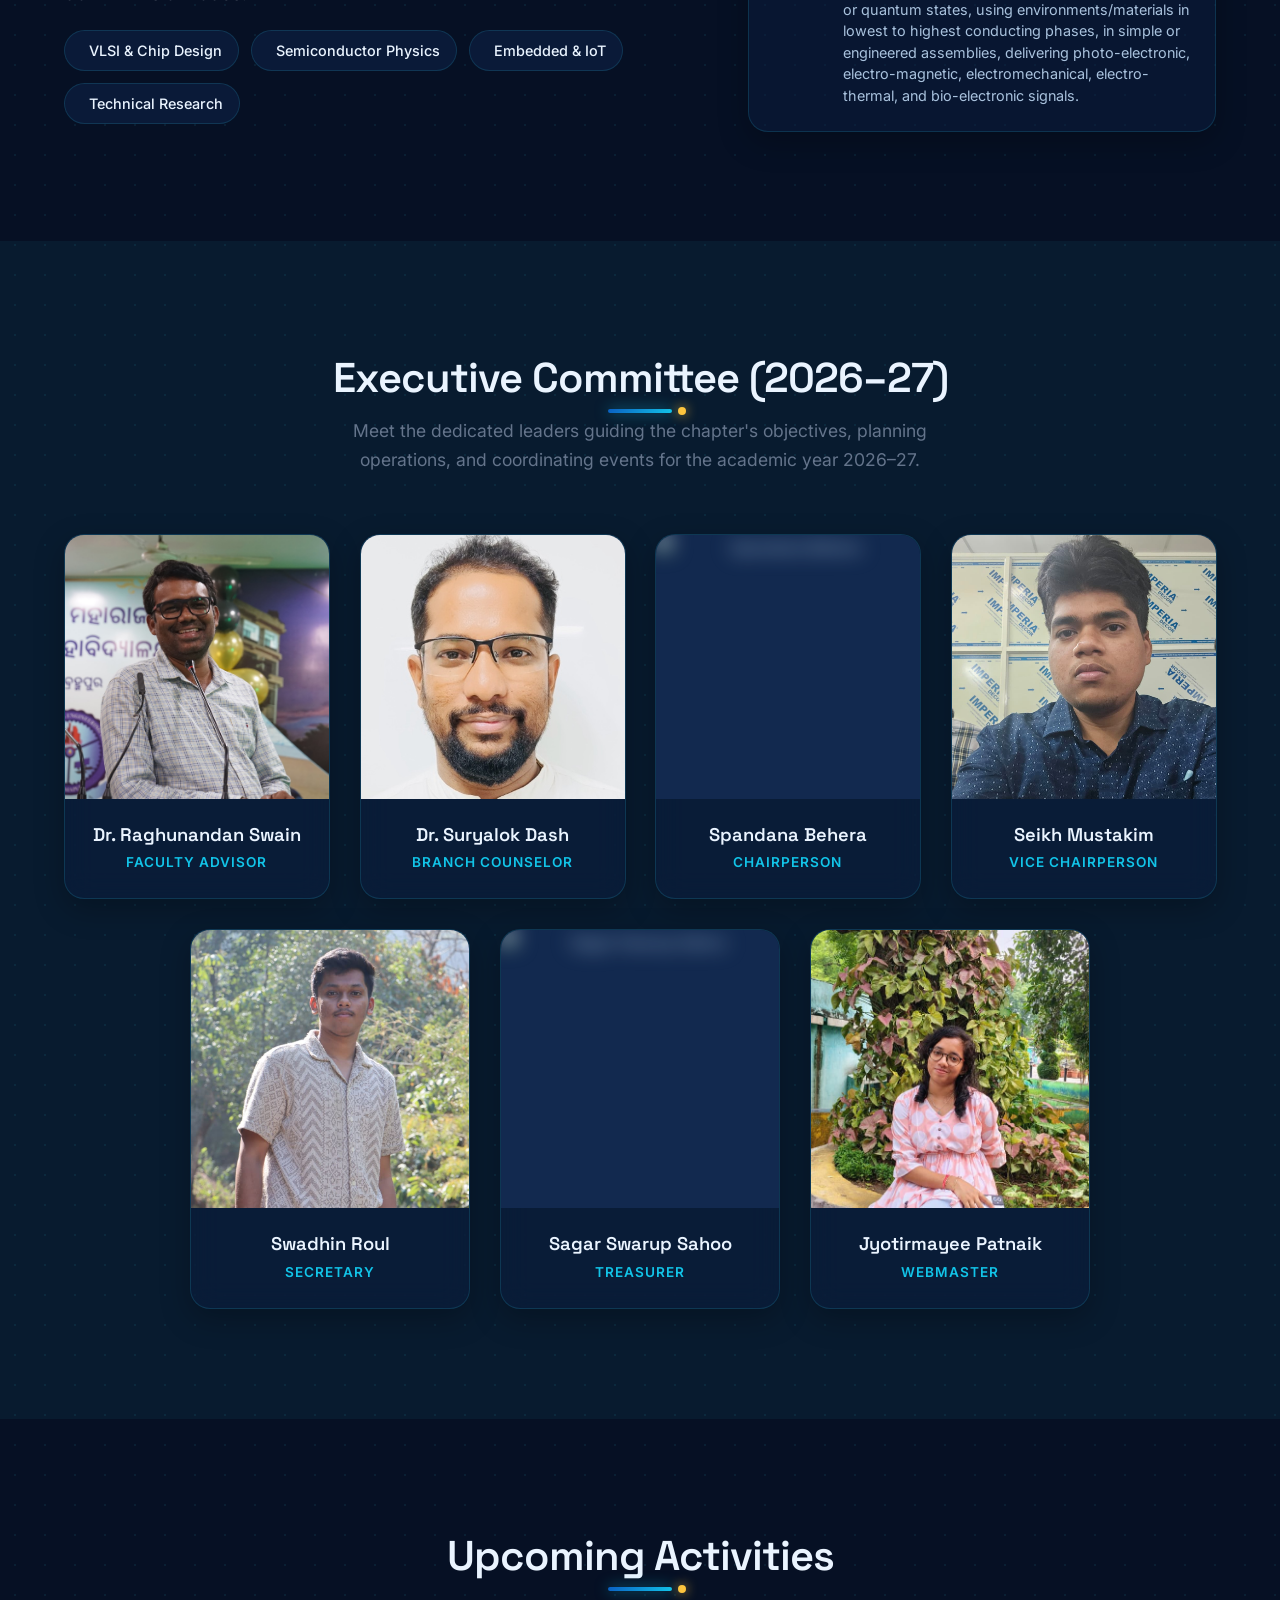
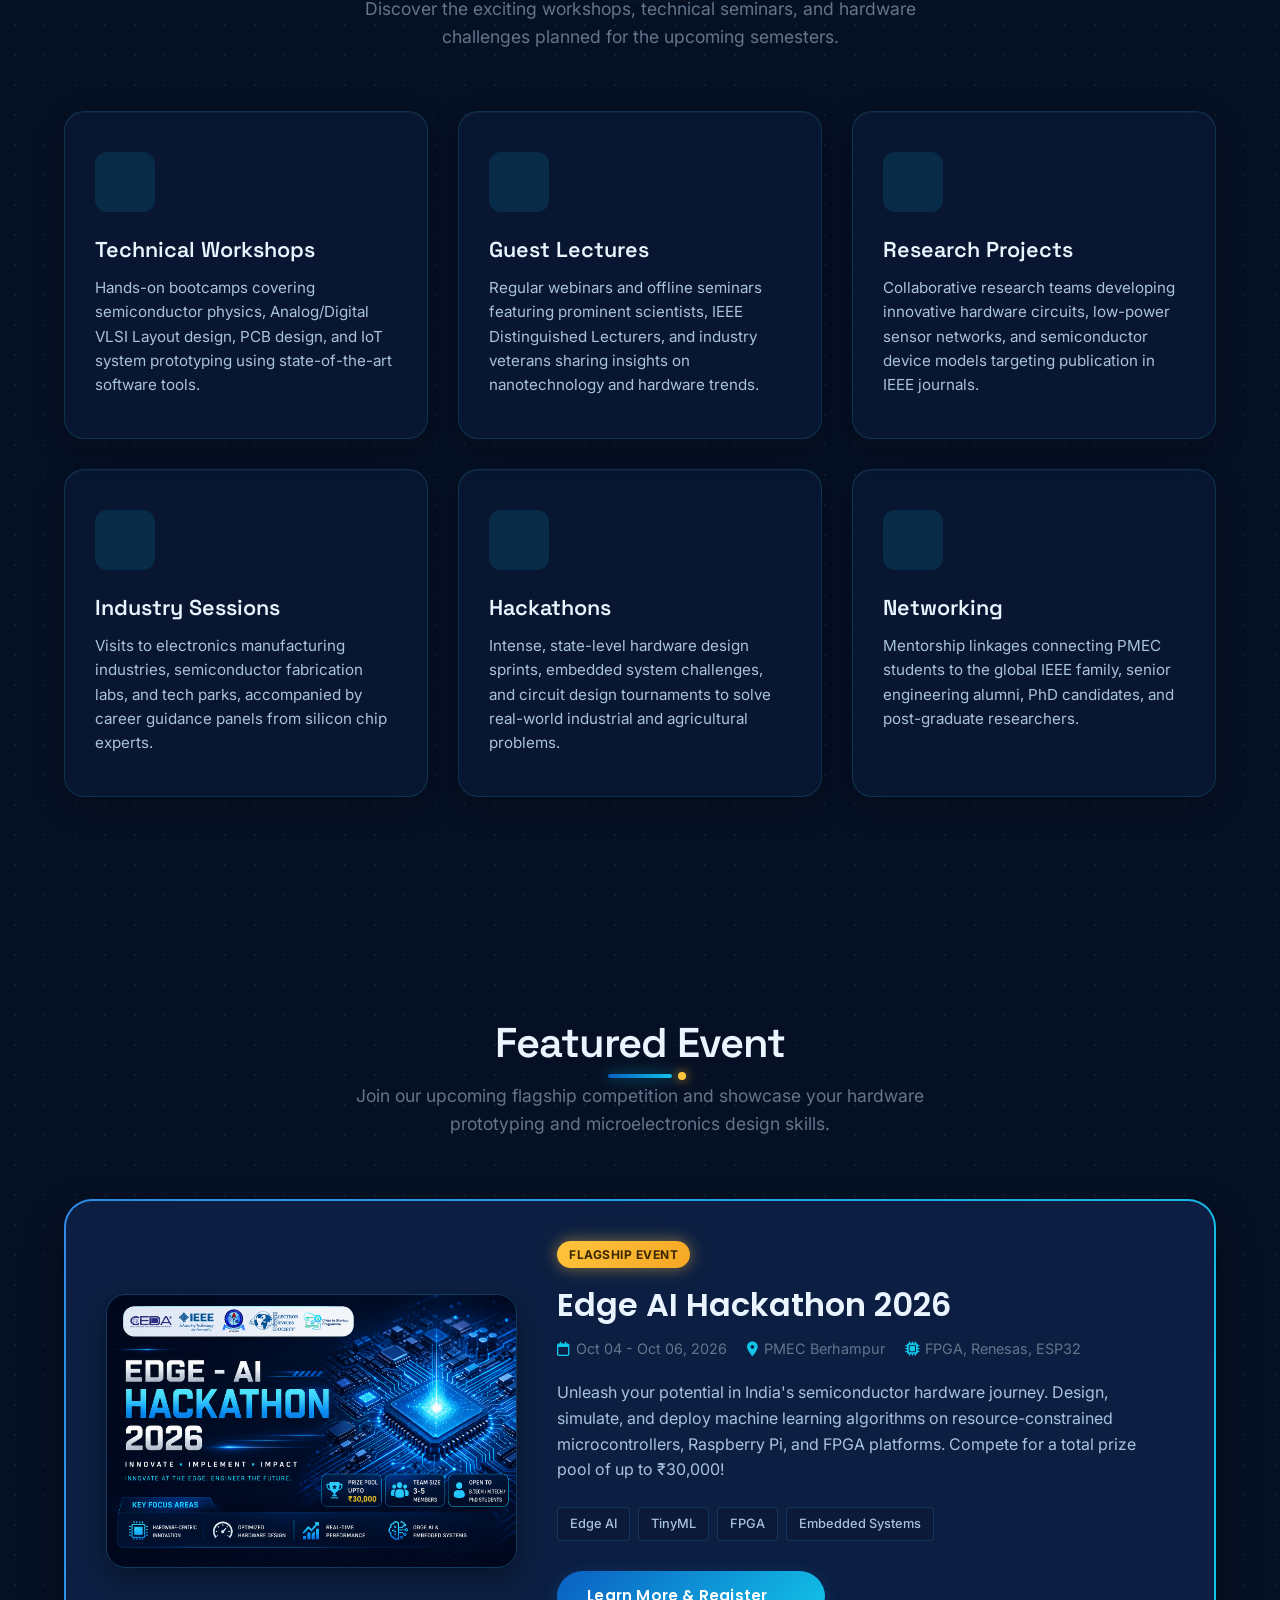
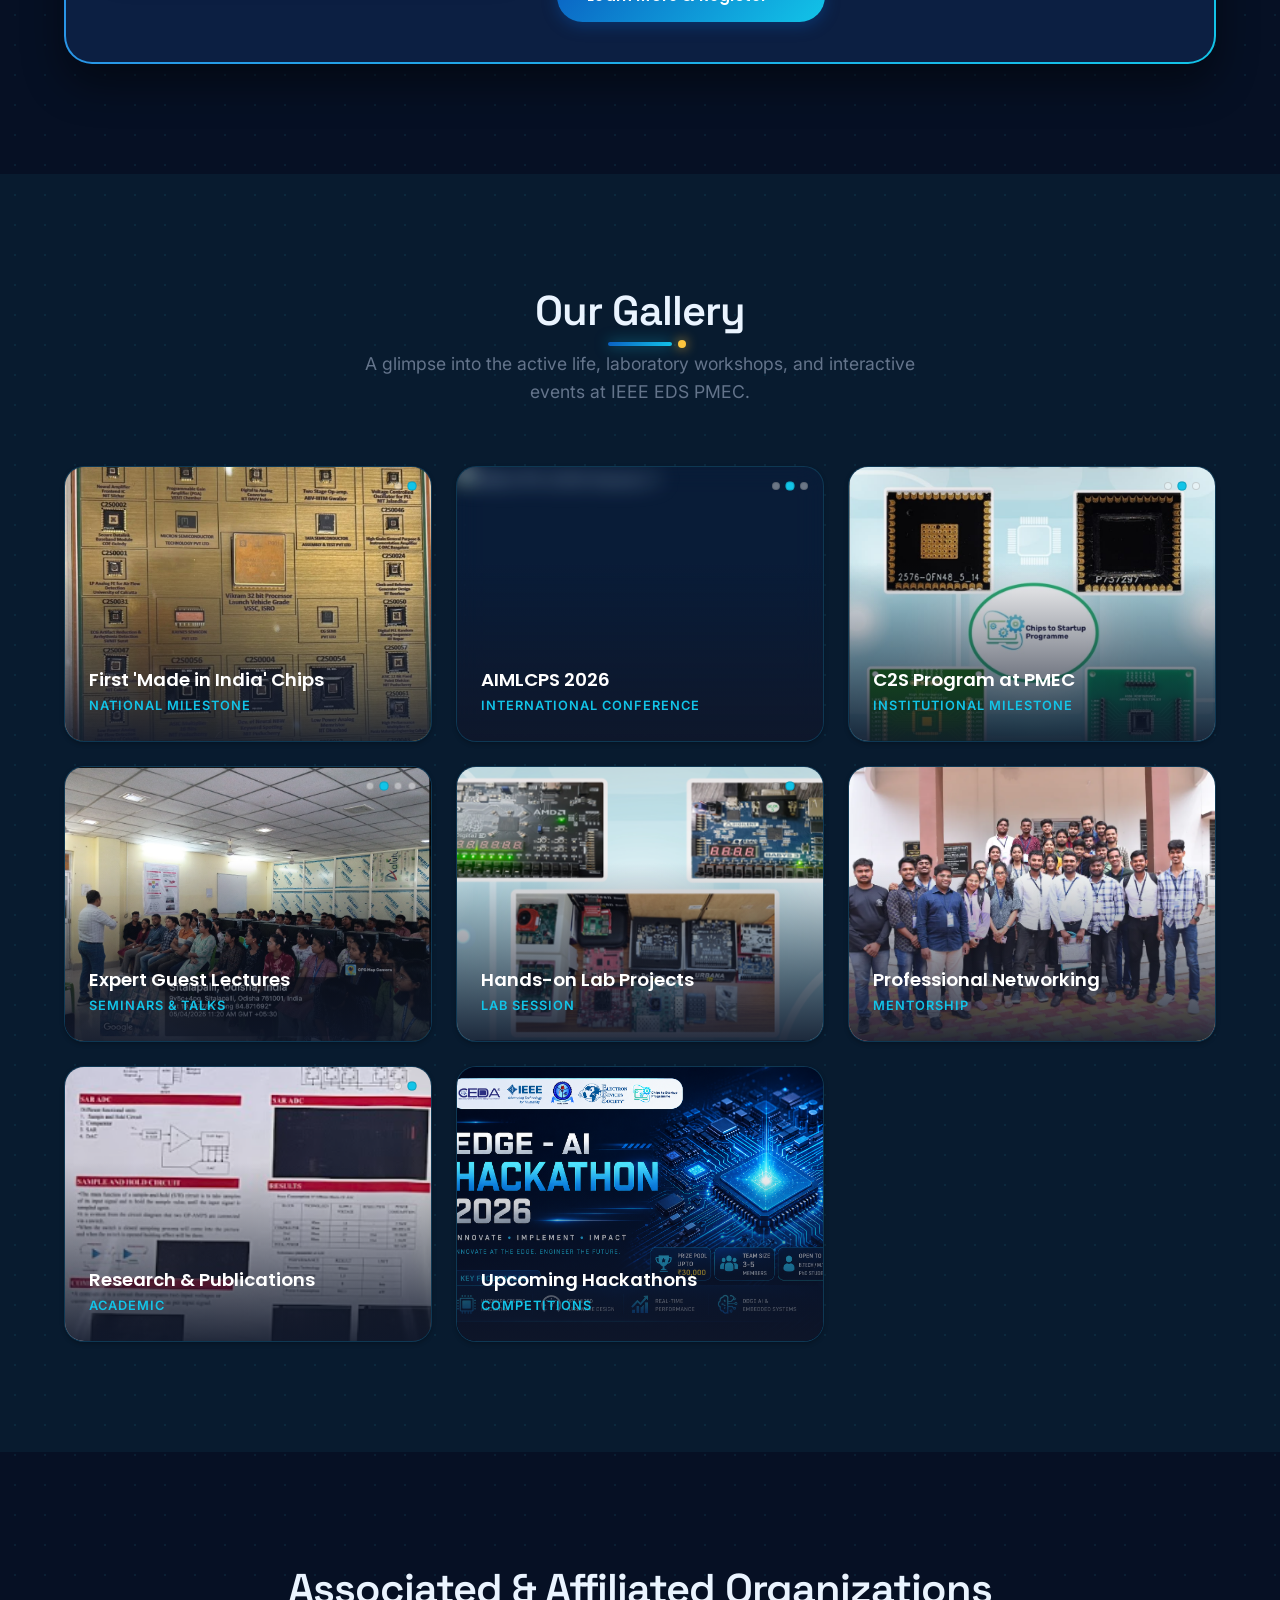
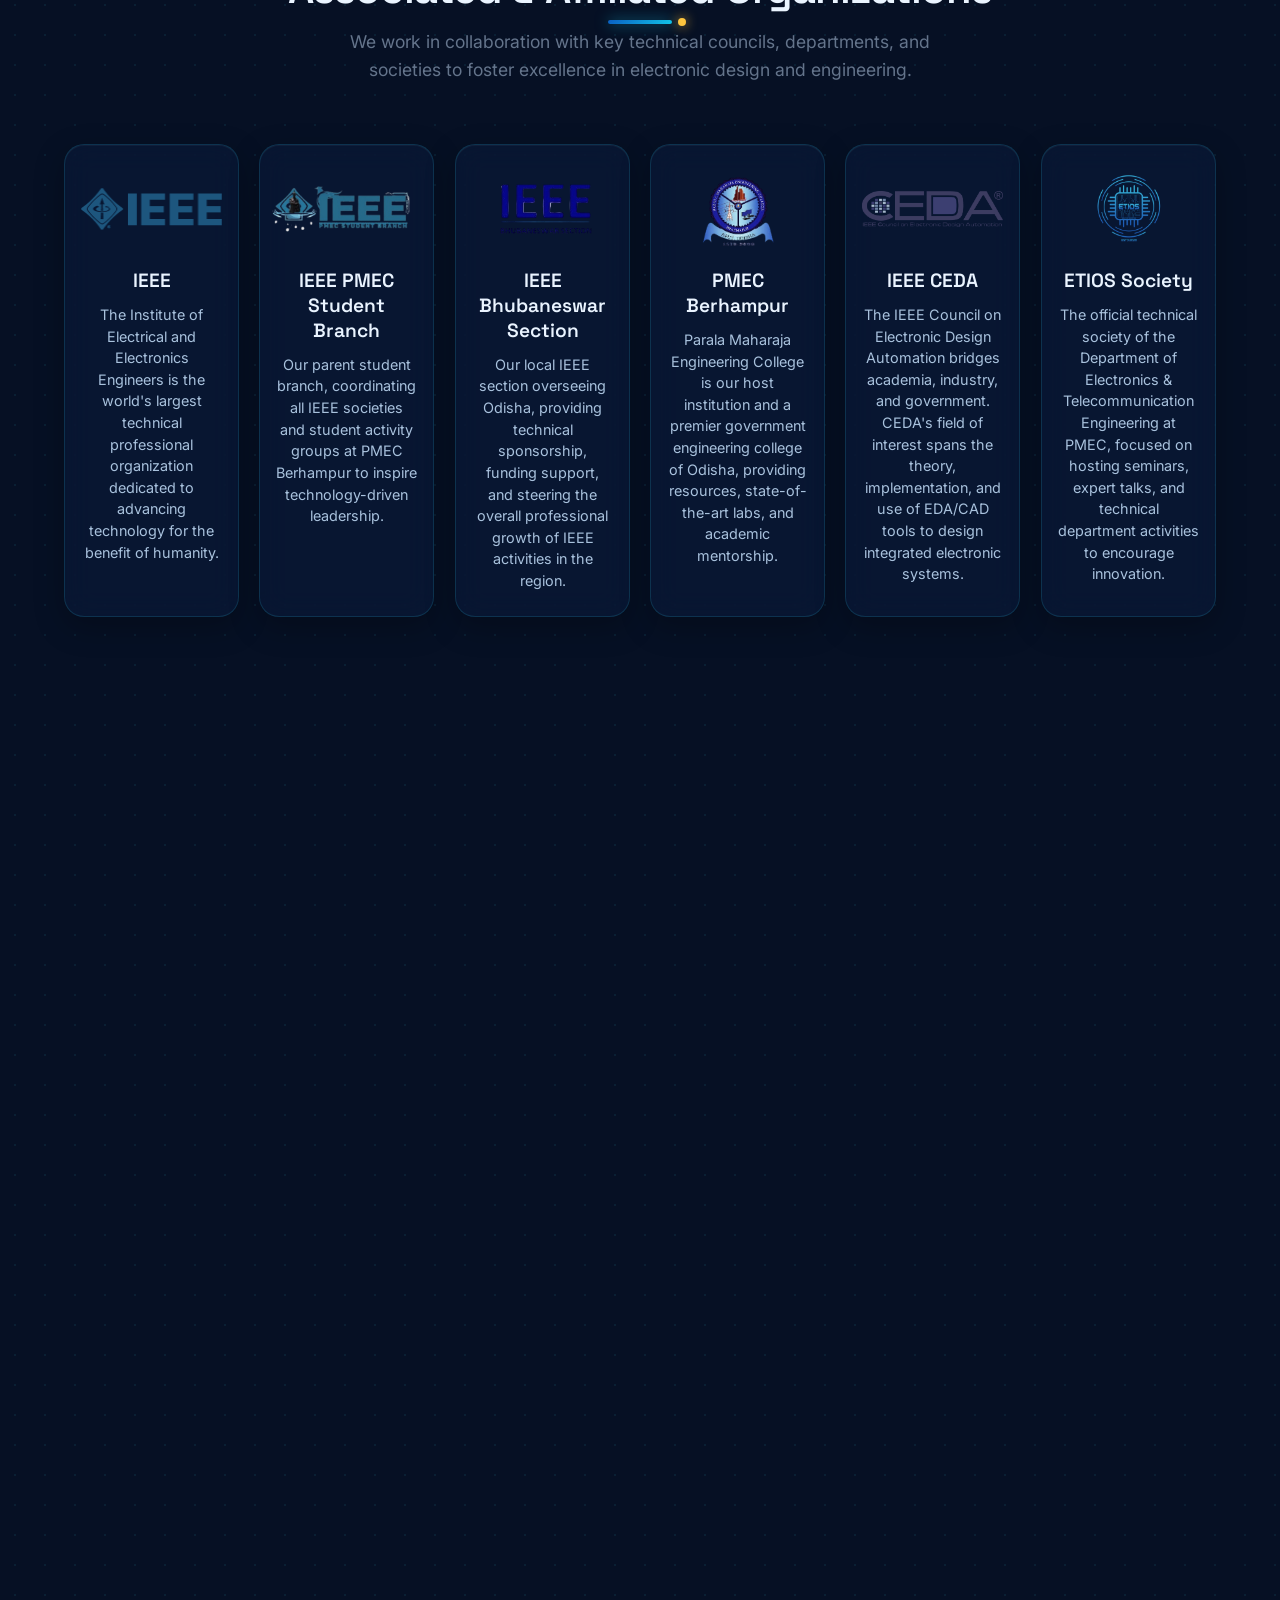
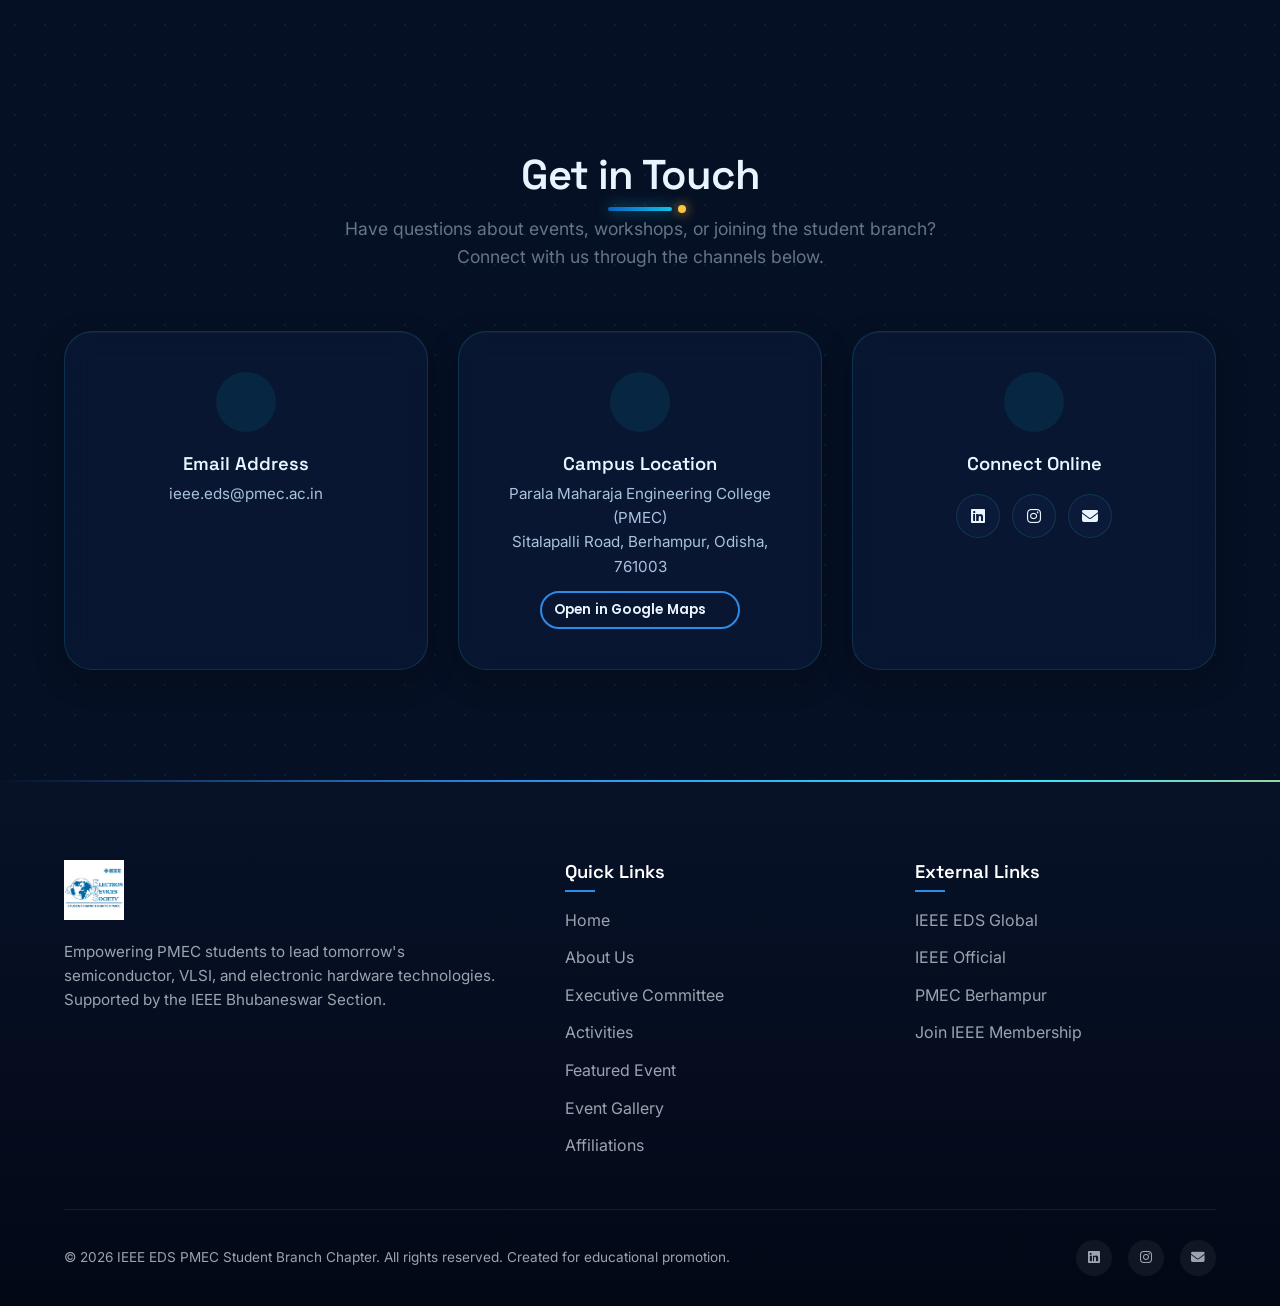
==== commit 45c48c61: "Remove static contact form and redesign contact details into a clean 3-card grid" ====
--- a/index.html
+++ b/index.html
@@ -695,7 +695,7 @@
       <div class="container">
         <div class="section-header reveal">
           <h2>Get in Touch</h2>
-          <p>Have questions about events, workshops, or joining the student branch? Drop us a message.</p>
+          <p>Have questions about events, workshops, or joining the student branch? Connect with us through the channels below.</p>
         </div>
 
         <div class="contact-grid">
@@ -740,37 +740,6 @@
               </div>
             </div>
           </div>
-
-          <!-- Contact Form -->
-          <div class="contact-form-card reveal">
-            <form id="contact-form">
-              <div class="form-group">
-                <label for="contact-name">Full Name</label>
-                <input type="text" id="contact-name" class="form-control" placeholder="Enter your name" required>
-              </div>
-
-              <div class="form-group">
-                <label for="contact-email">Email Address</label>
-                <input type="email" id="contact-email" class="form-control" placeholder="Enter your email" required>
-              </div>
-
-              <div class="form-group">
-                <label for="contact-subject">Subject</label>
-                <input type="text" id="contact-subject" class="form-control" placeholder="Enter message subject"
-                  required>
-              </div>
-
-              <div class="form-group">
-                <label for="contact-message">Message</label>
-                <textarea id="contact-message" class="form-control" placeholder="Type your message here..."
-                  required></textarea>
-              </div>
-
-              <button type="submit" class="btn btn-primary" style="width: 100%;">
-                Send Message <i data-lucide="send" style="width:16px;height:16px;"></i>
-              </button>
-            </form>
-          </div>
         </div>
       </div>
     </section>
--- a/style.css
+++ b/style.css
@@ -1585,28 +1585,41 @@
    ========================================================================== */
 .contact-grid {
   display: grid;
-  grid-template-columns: 1fr 1.2fr;
-  gap: 50px;
-  align-items: start;
+  grid-template-columns: repeat(3, 1fr);
+  gap: 30px;
+  align-items: stretch;
 }
 
 .contact-info-container {
+  display: contents;
+}
+
+.contact-method {
+  background-color: var(--card-bg);
+  border: 1px solid var(--card-border);
+  border-radius: var(--border-radius-lg);
+  padding: 40px 30px;
+  text-align: center;
+  box-shadow: var(--shadow-sm);
+  transition: all var(--transition-normal);
   display: flex;
   flex-direction: column;
-  gap: 32px;
-}
-
-.contact-method {
-  display: flex;
+  align-items: center;
   gap: 20px;
 }
 
+.contact-method:hover {
+  transform: translateY(-5px);
+  box-shadow: var(--shadow-md);
+  border-color: var(--secondary);
+}
+
 .contact-icon {
-  width: 50px;
-  height: 50px;
+  width: 60px;
+  height: 60px;
   background-color: rgba(0, 98, 155, 0.08);
   color: var(--primary);
-  border-radius: var(--border-radius-sm);
+  border-radius: 50%;
   display: flex;
   align-items: center;
   justify-content: center;
@@ -1618,6 +1631,13 @@
   color: var(--secondary);
 }
 
+.contact-details {
+  display: flex;
+  flex-direction: column;
+  align-items: center;
+  text-align: center;
+}
+
 .contact-details h3 {
   font-size: 1.15rem;
   margin-bottom: 6px;
@@ -1631,6 +1651,7 @@
   display: flex;
   gap: 12px;
   margin-top: 12px;
+  justify-content: center;
 }
 
 .social-btn {
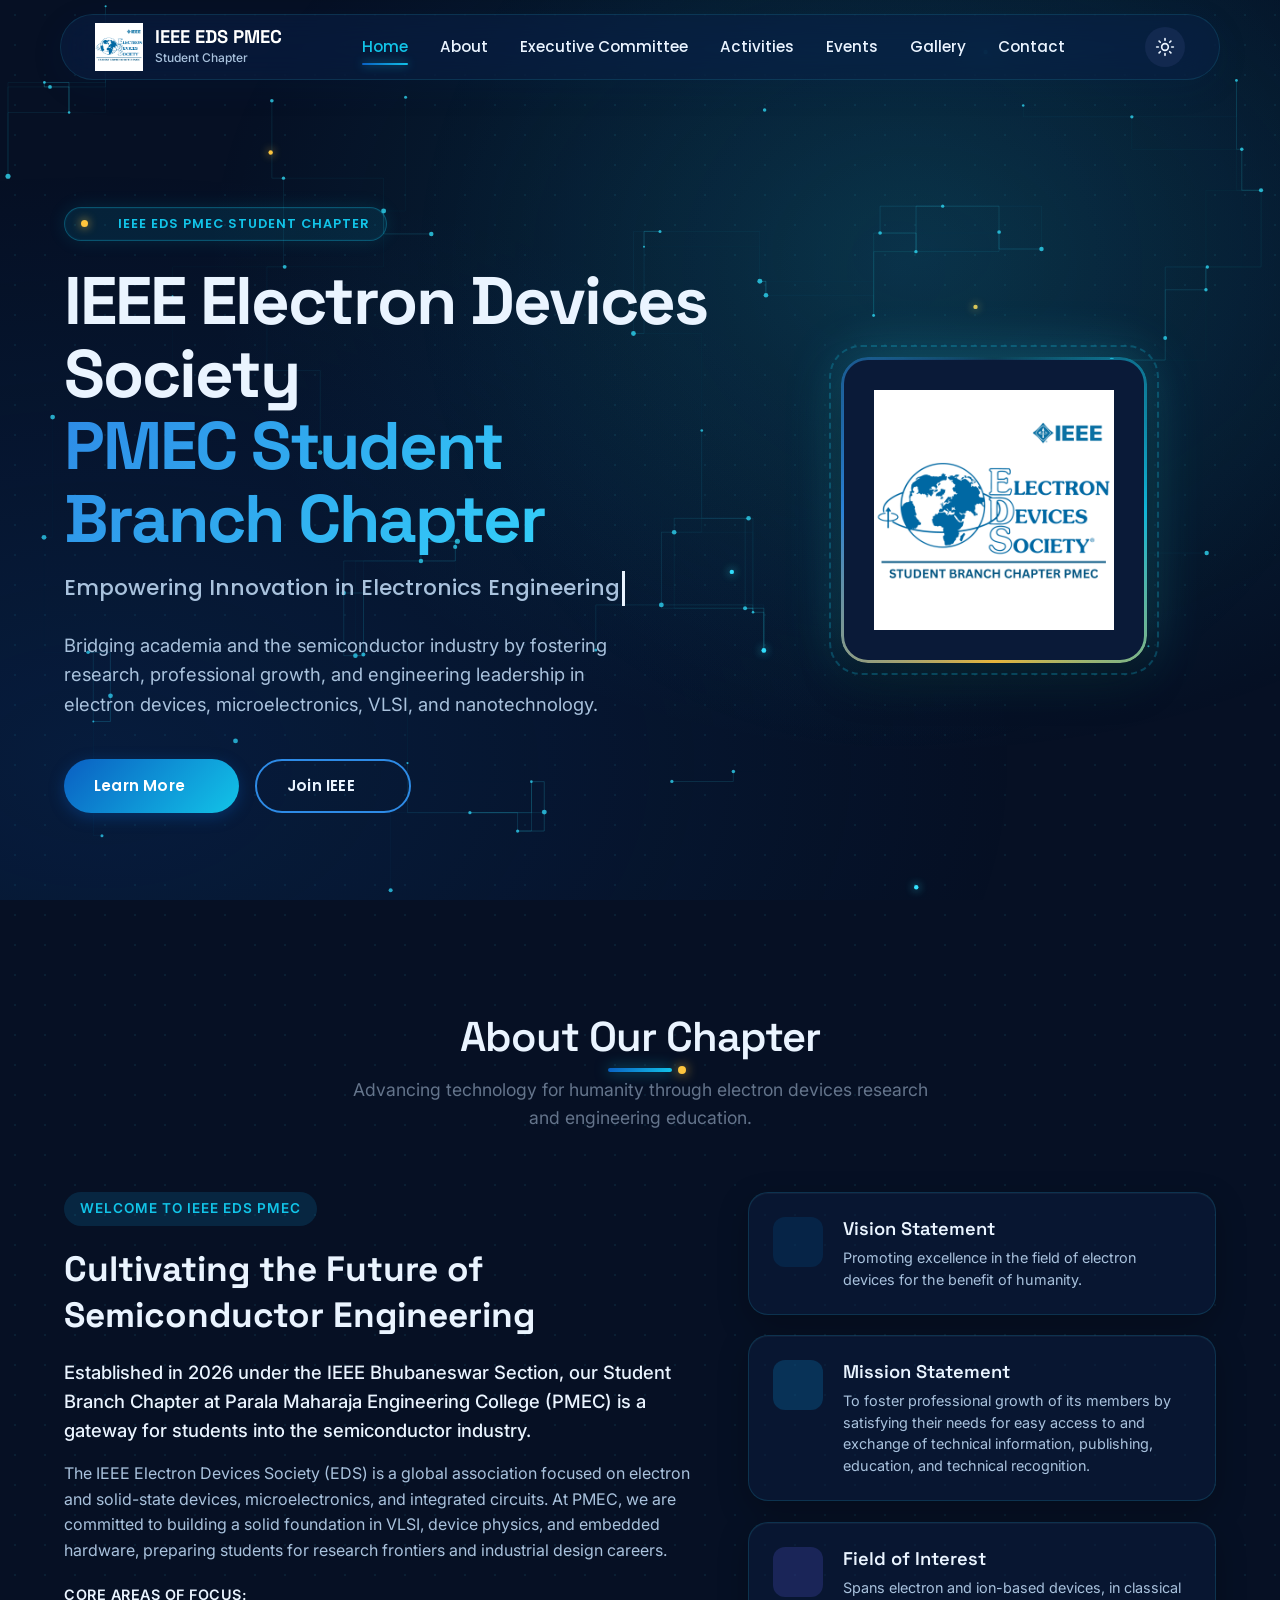
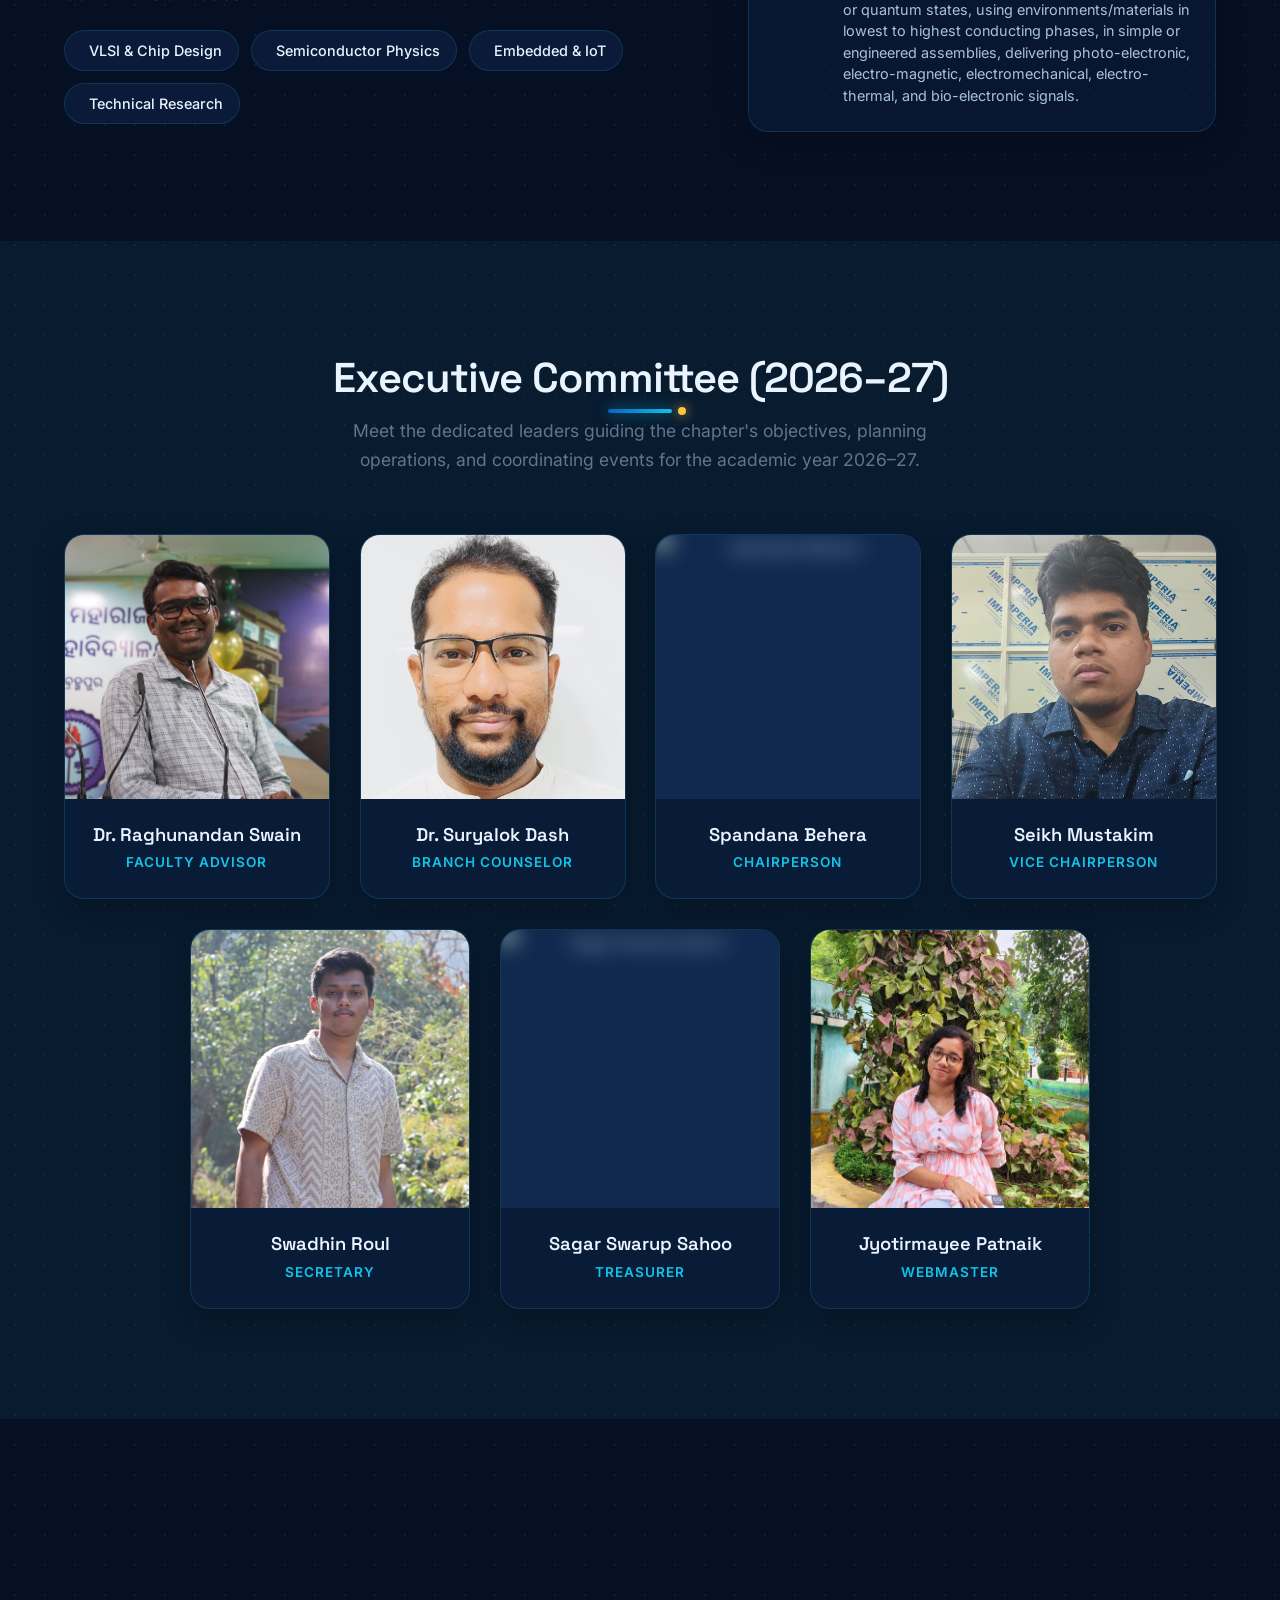
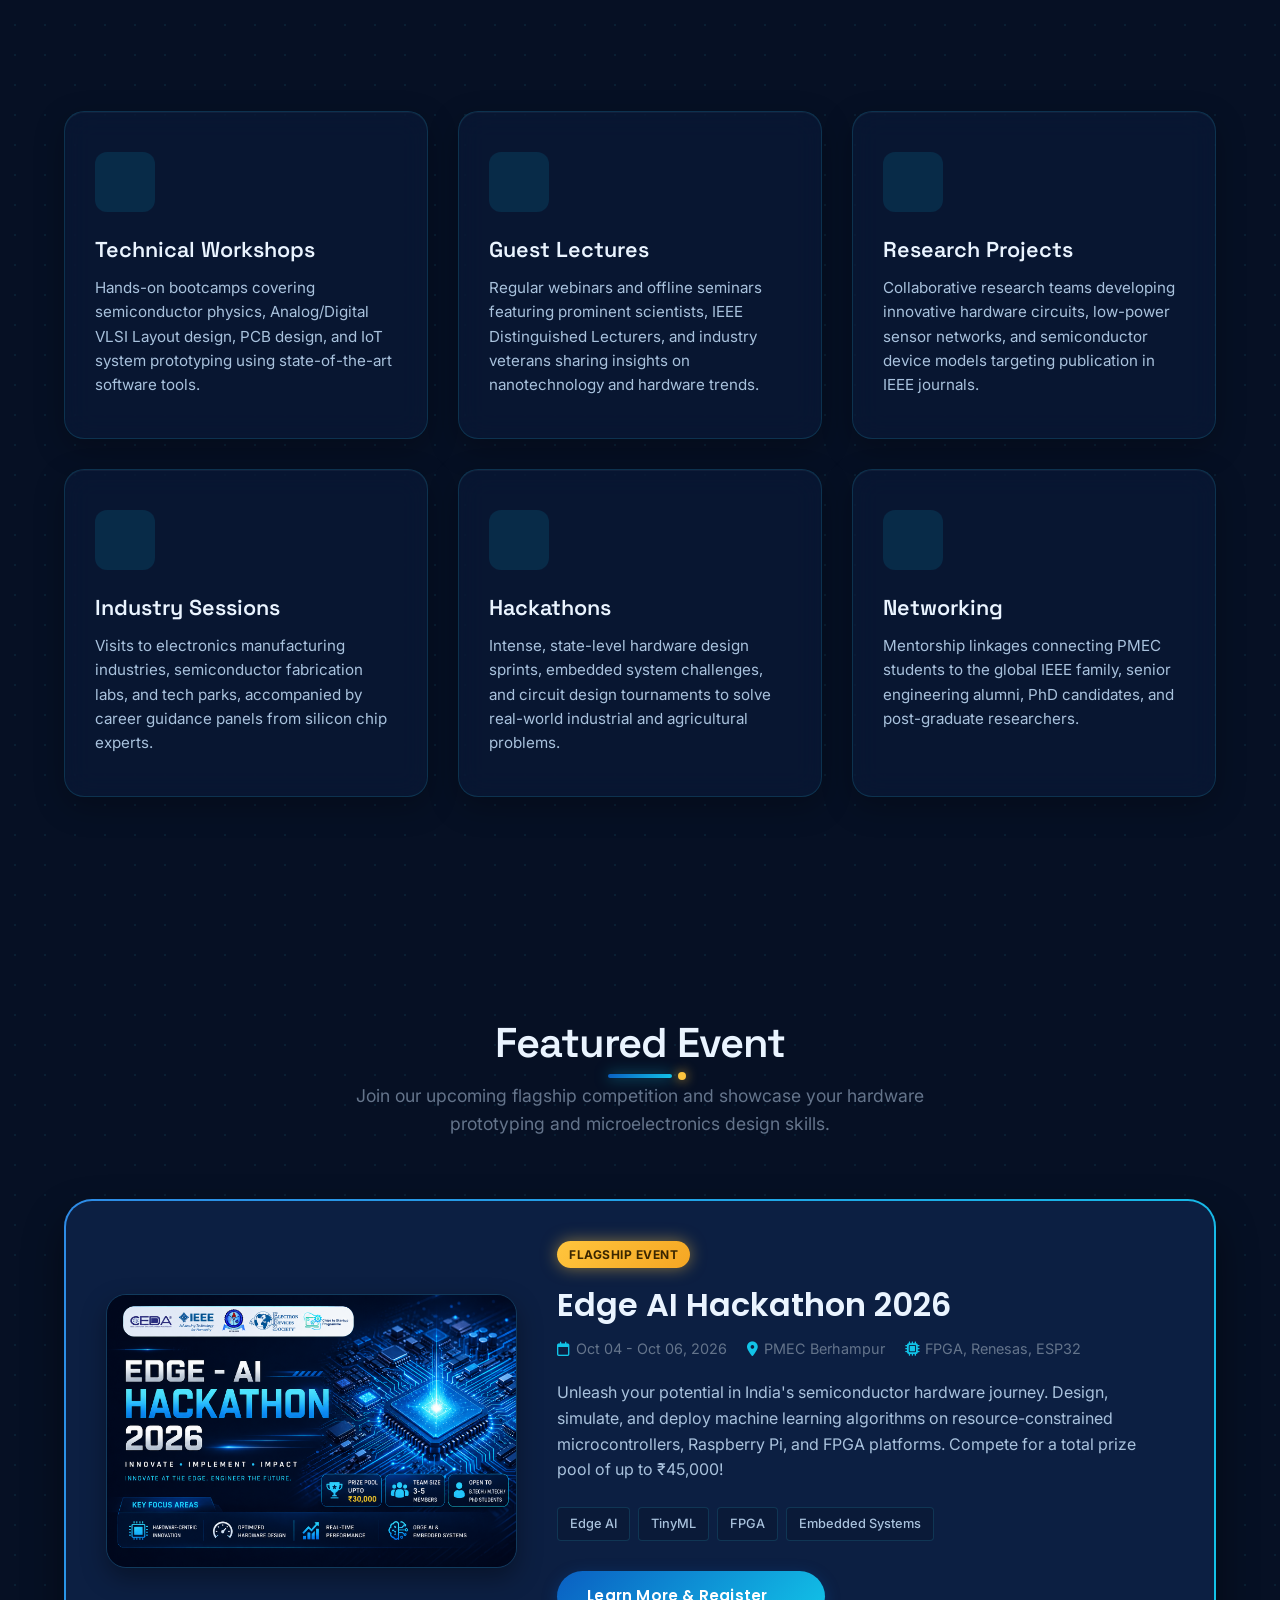
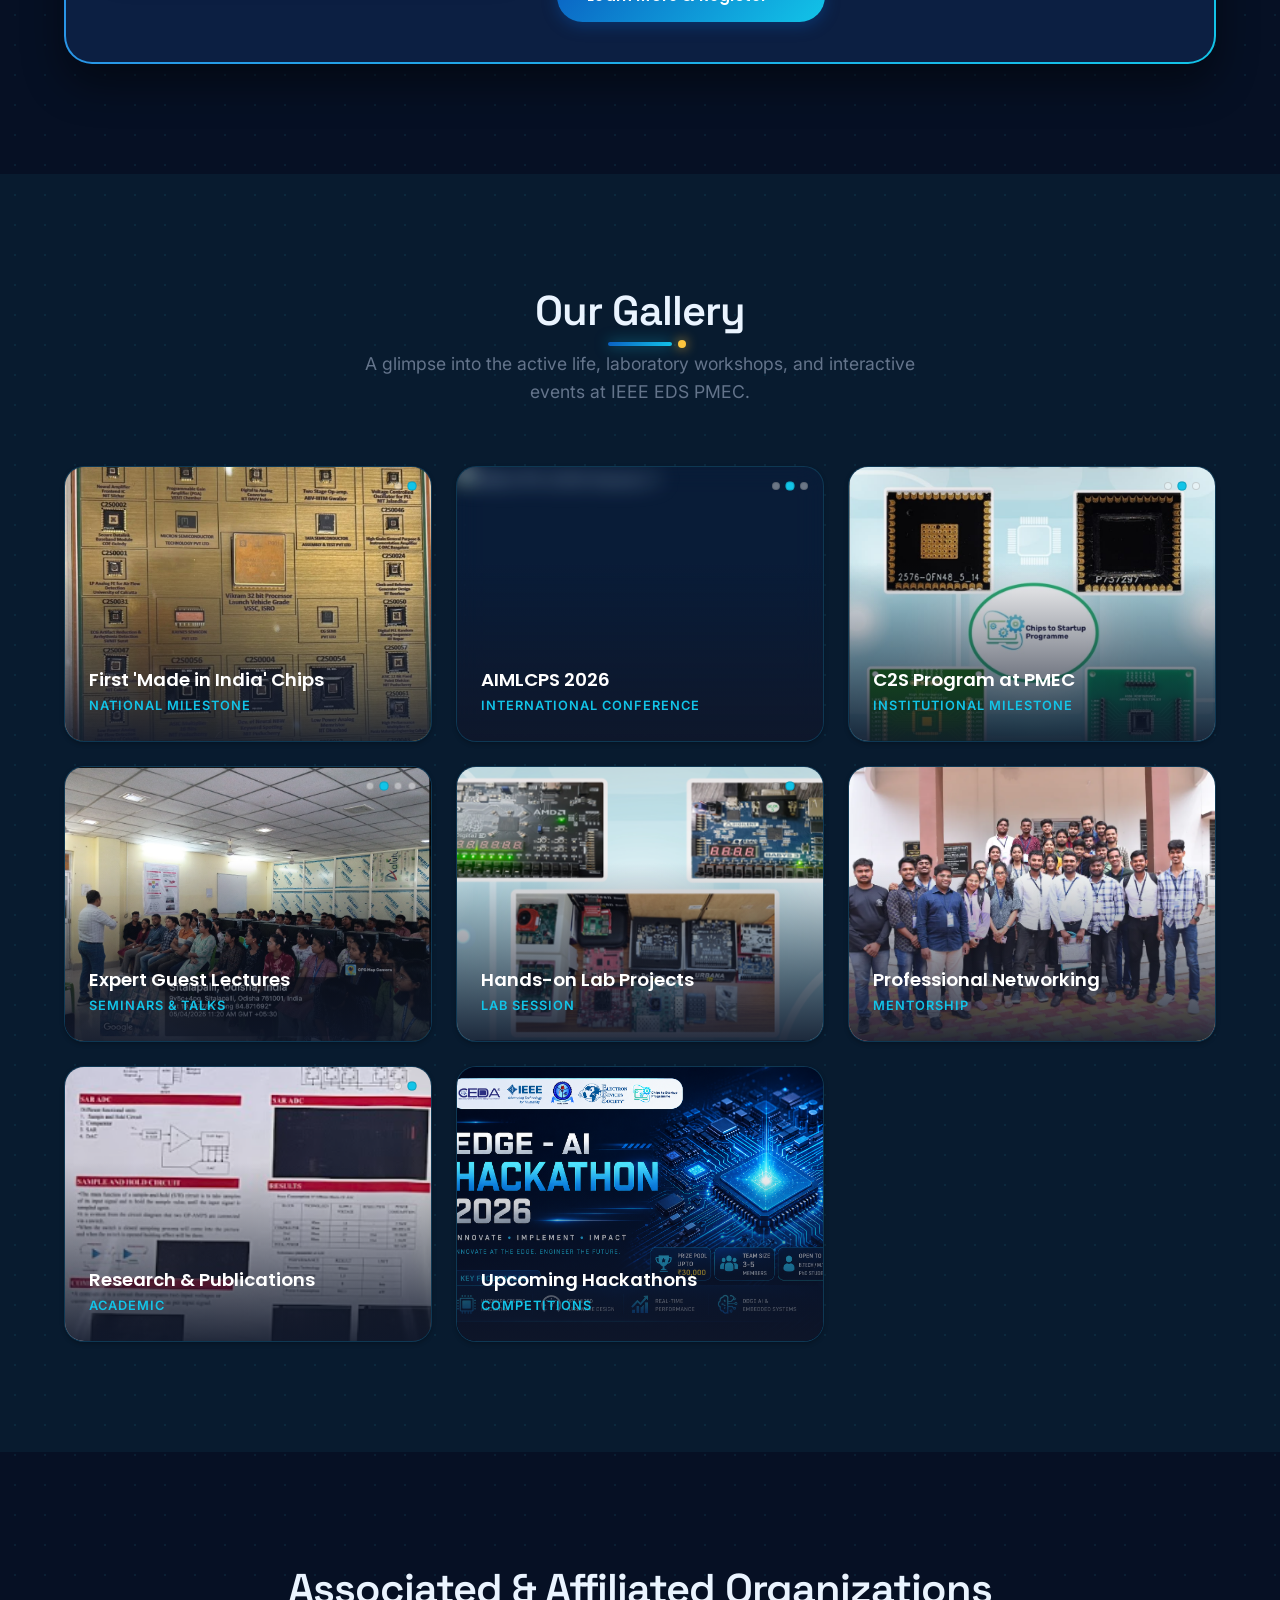
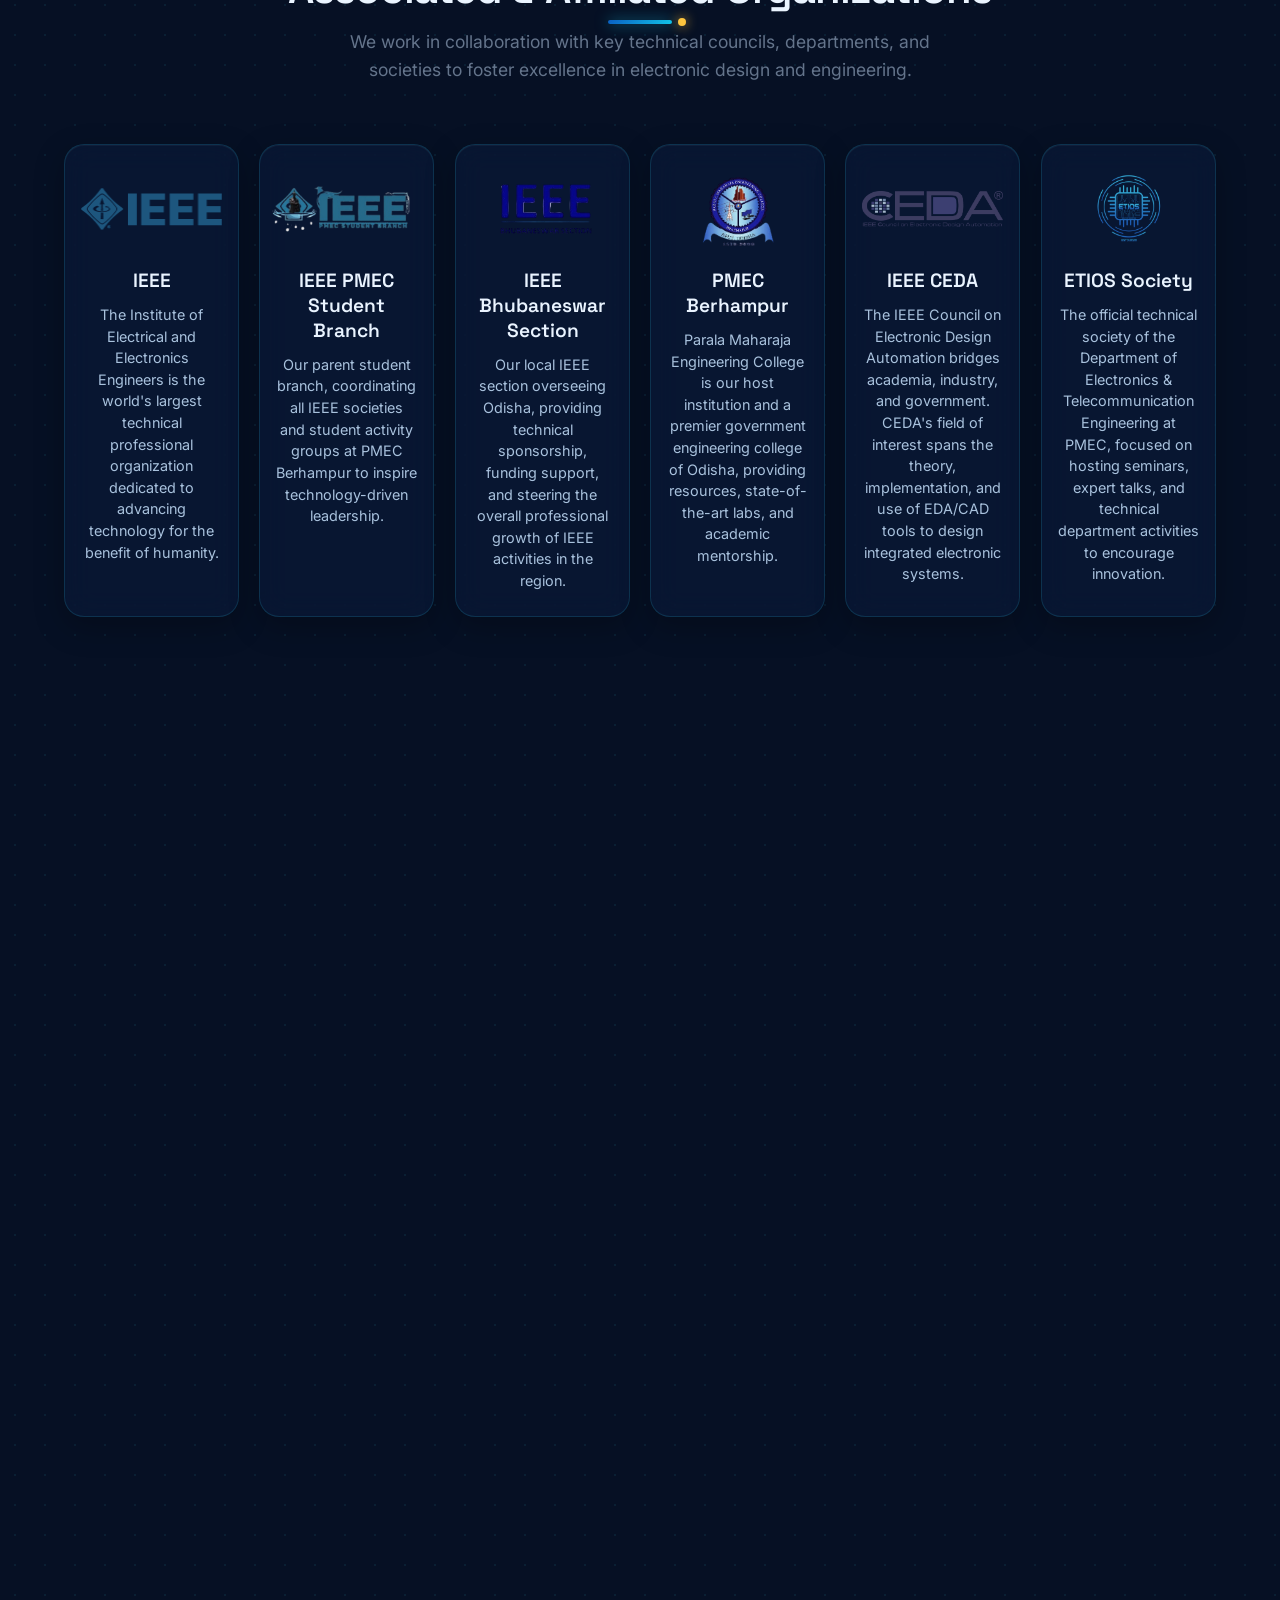
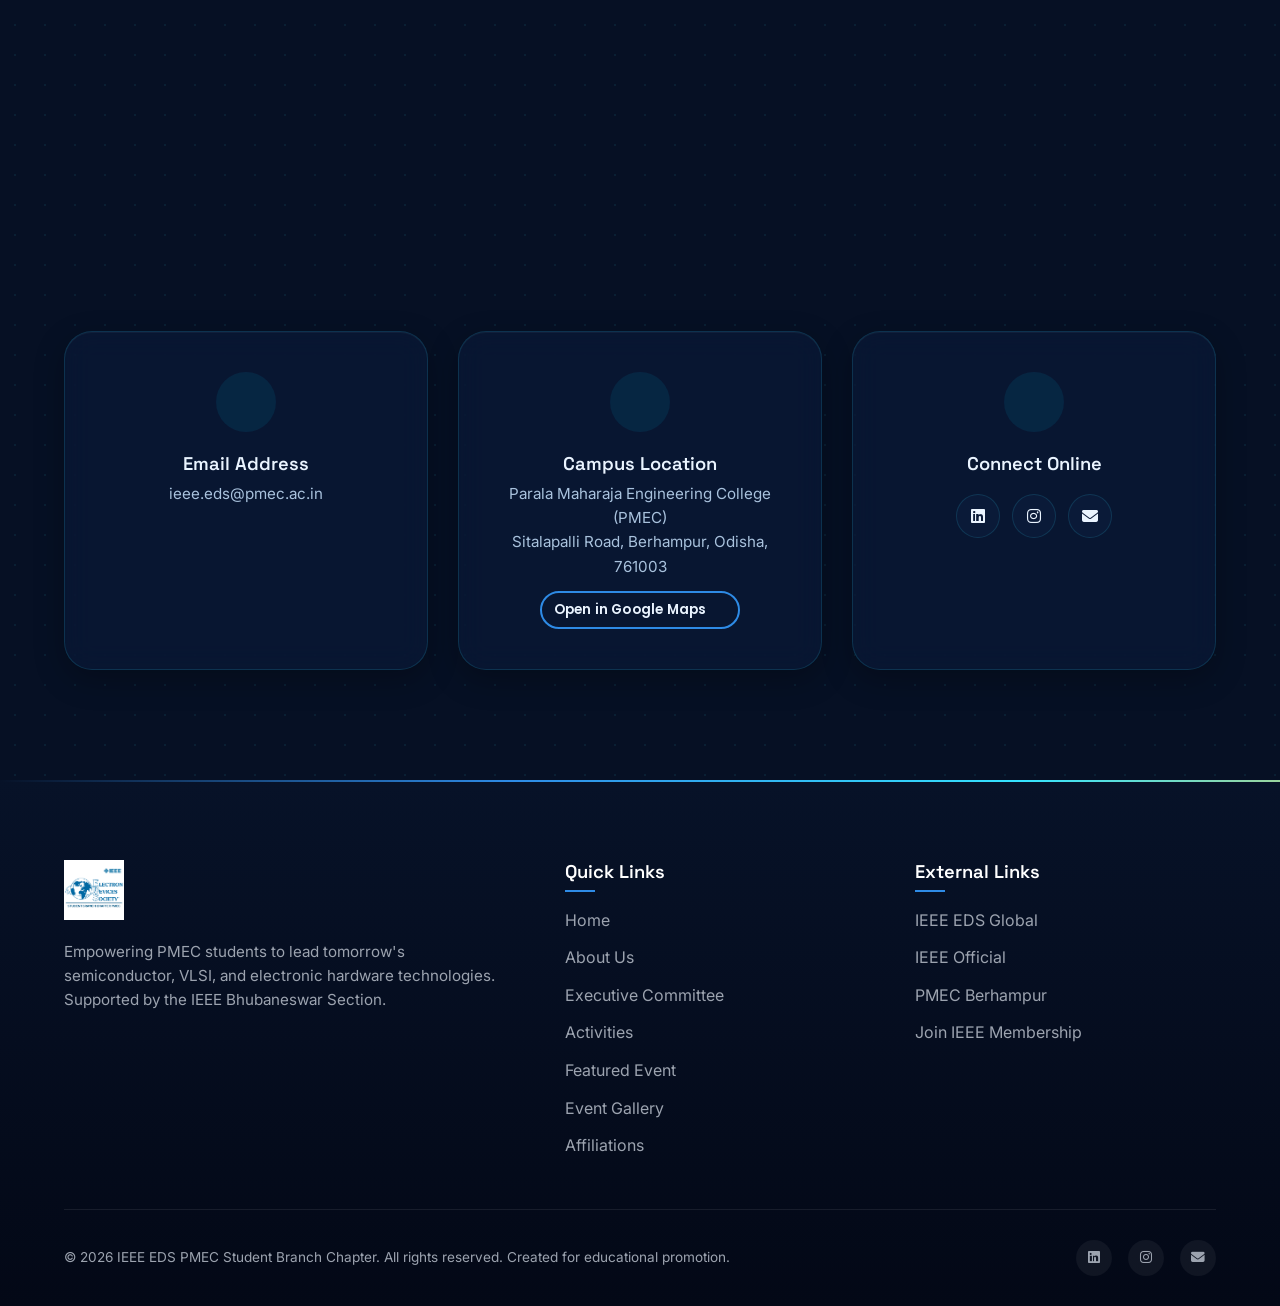
==== commit 8d0d67f4: "Update total prize pool to ₹45,000, and change individual track prize distributions to 20K, 15K, and" ====
--- a/index.html
+++ b/index.html
@@ -309,7 +309,7 @@
                 <span><i class="fas fa-microchip"></i> FPGA, Renesas, ESP32</span>
               </p>
               <p class="event-brief">
-                Unleash your potential in India's semiconductor hardware journey. Design, simulate, and deploy machine learning algorithms on resource-constrained microcontrollers, Raspberry Pi, and FPGA platforms. Compete for a total prize pool of up to ₹30,000!
+                Unleash your potential in India's semiconductor hardware journey. Design, simulate, and deploy machine learning algorithms on resource-constrained microcontrollers, Raspberry Pi, and FPGA platforms. Compete for a total prize pool of up to ₹45,000!
               </p>
               <div class="event-focus-badges">
                 <span>Edge AI</span>
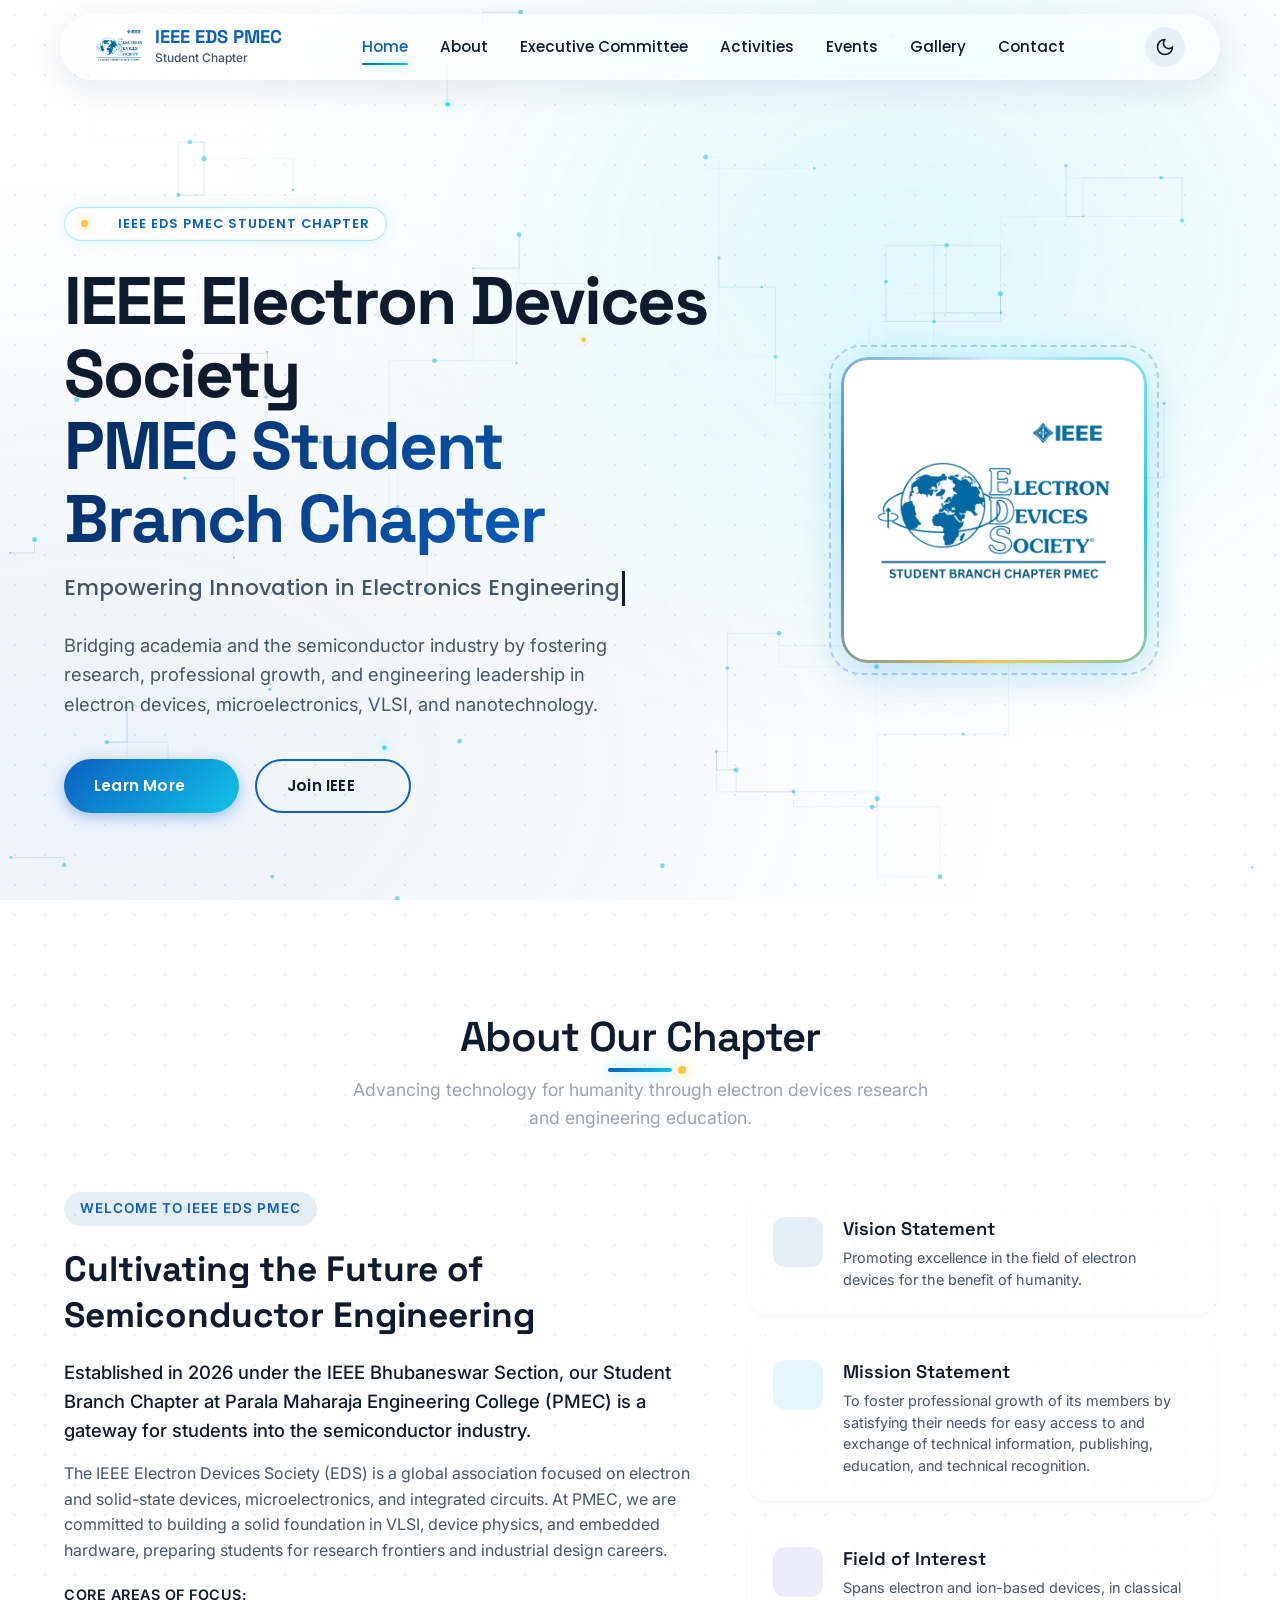
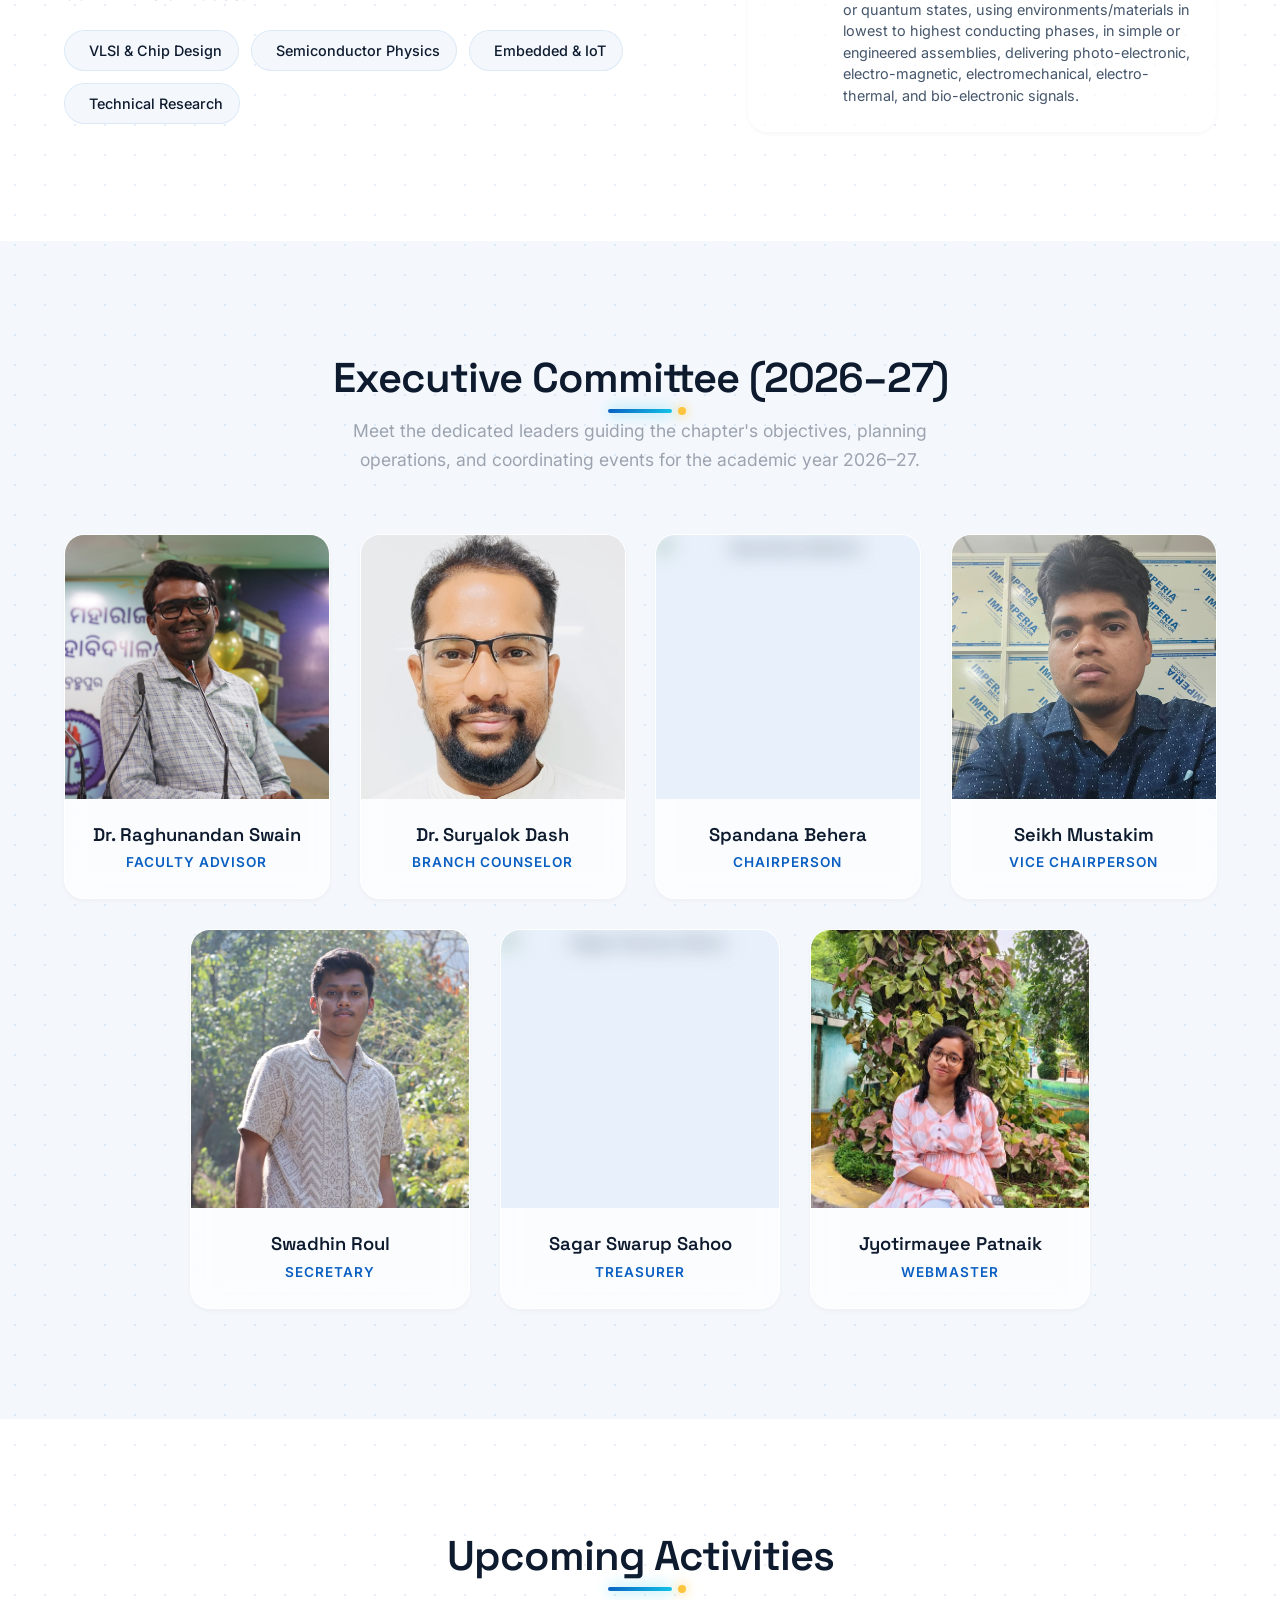
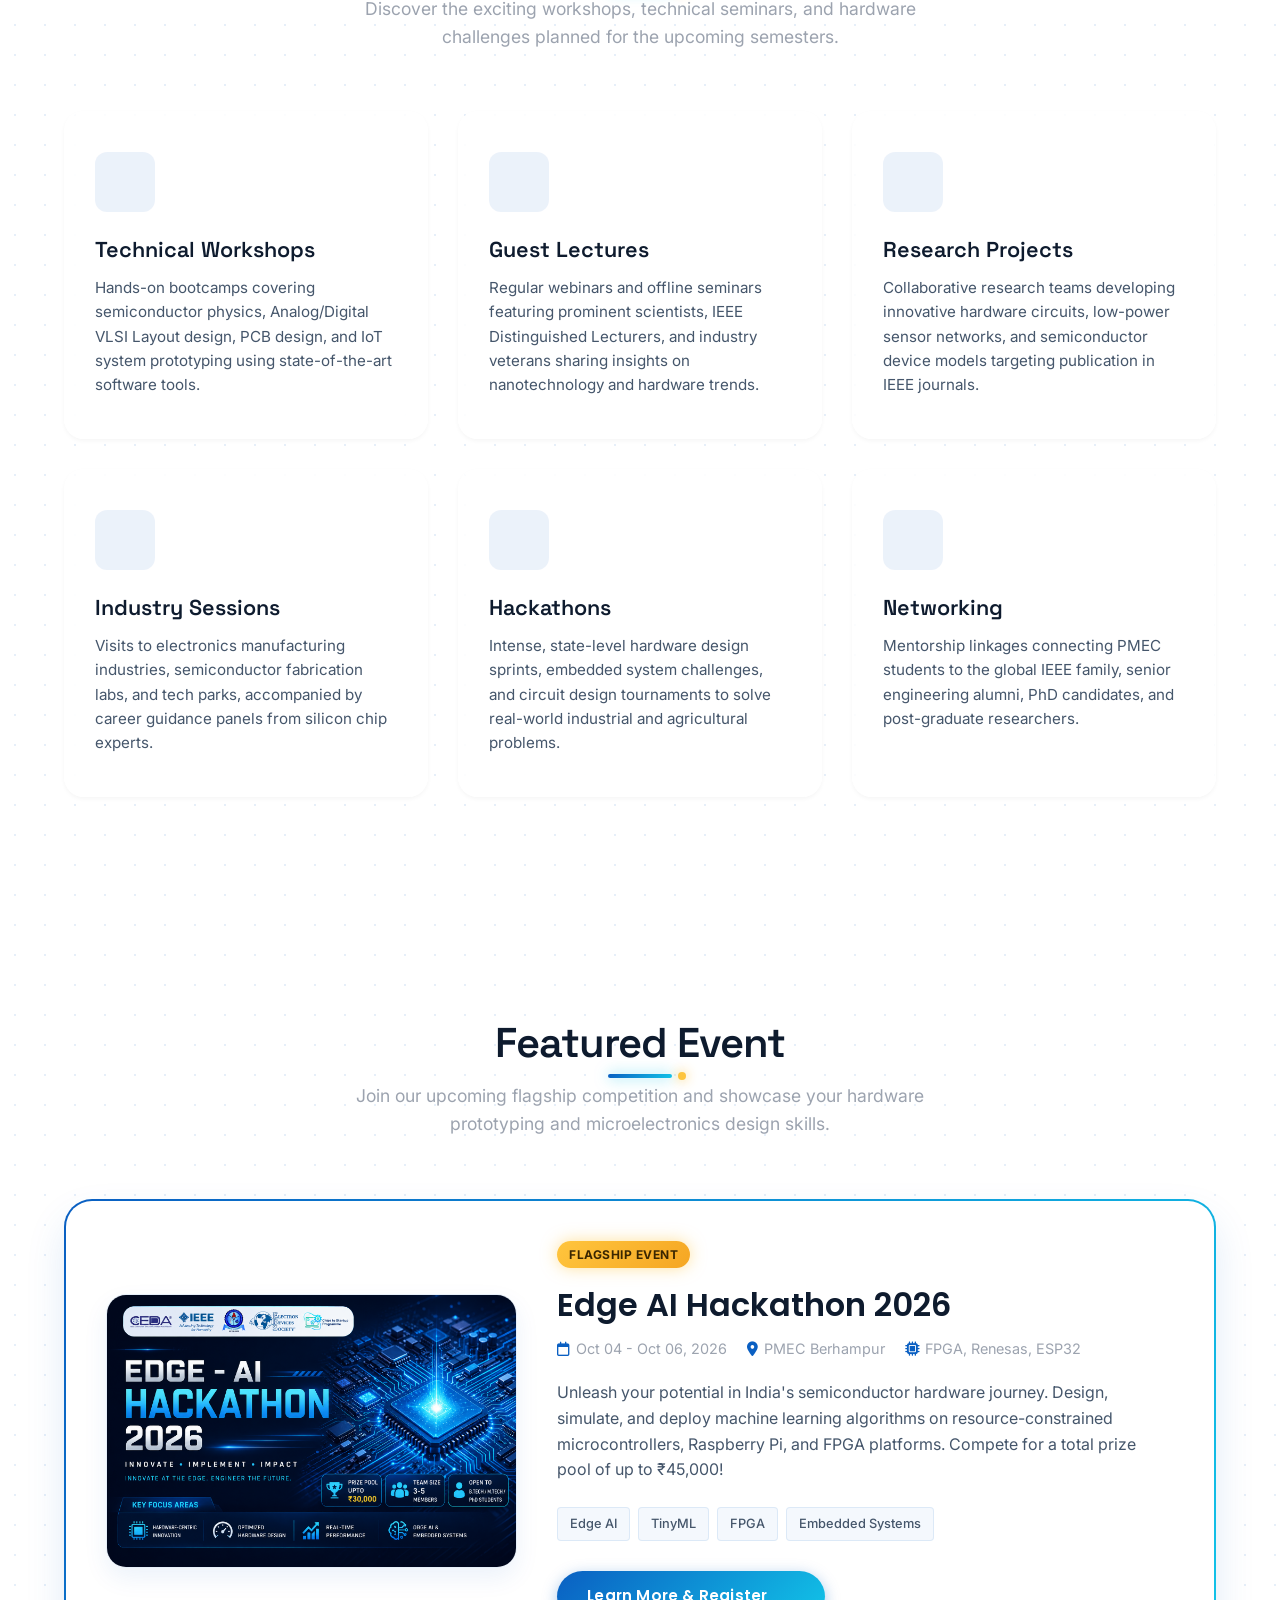
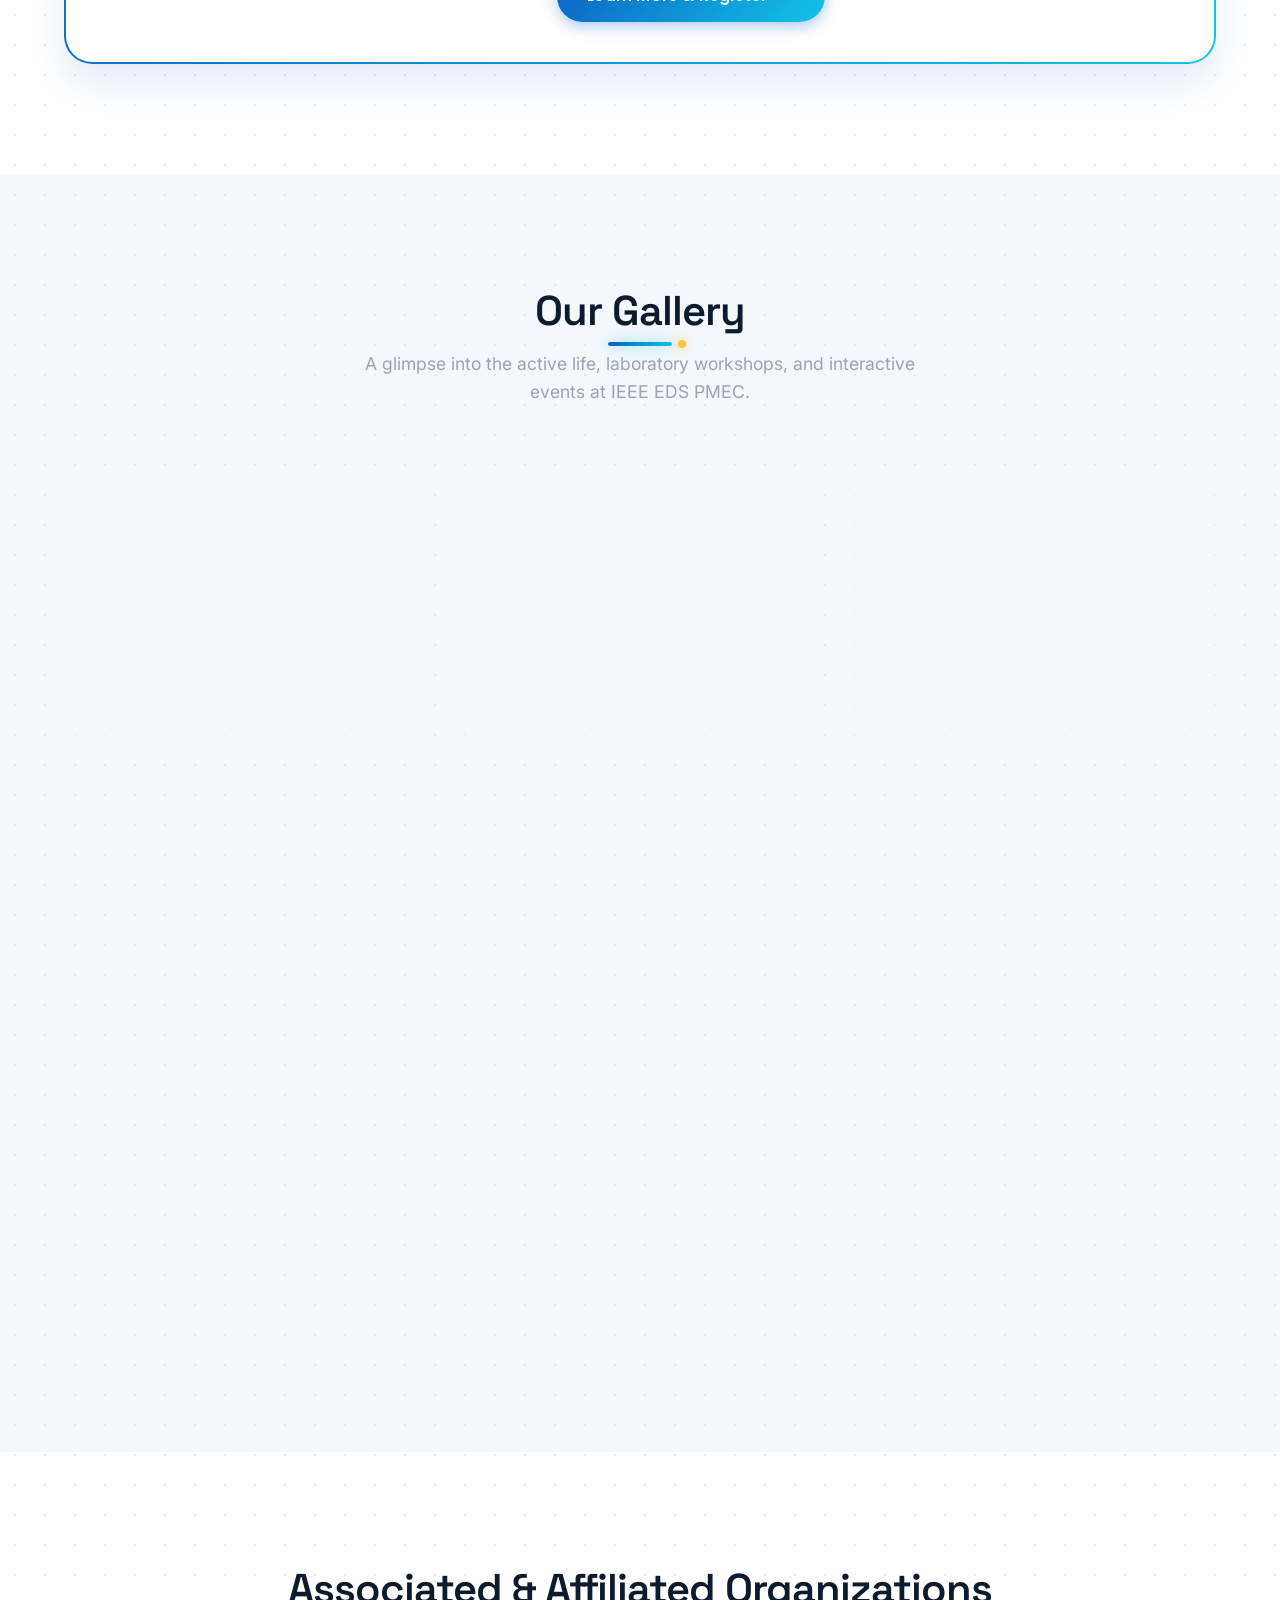
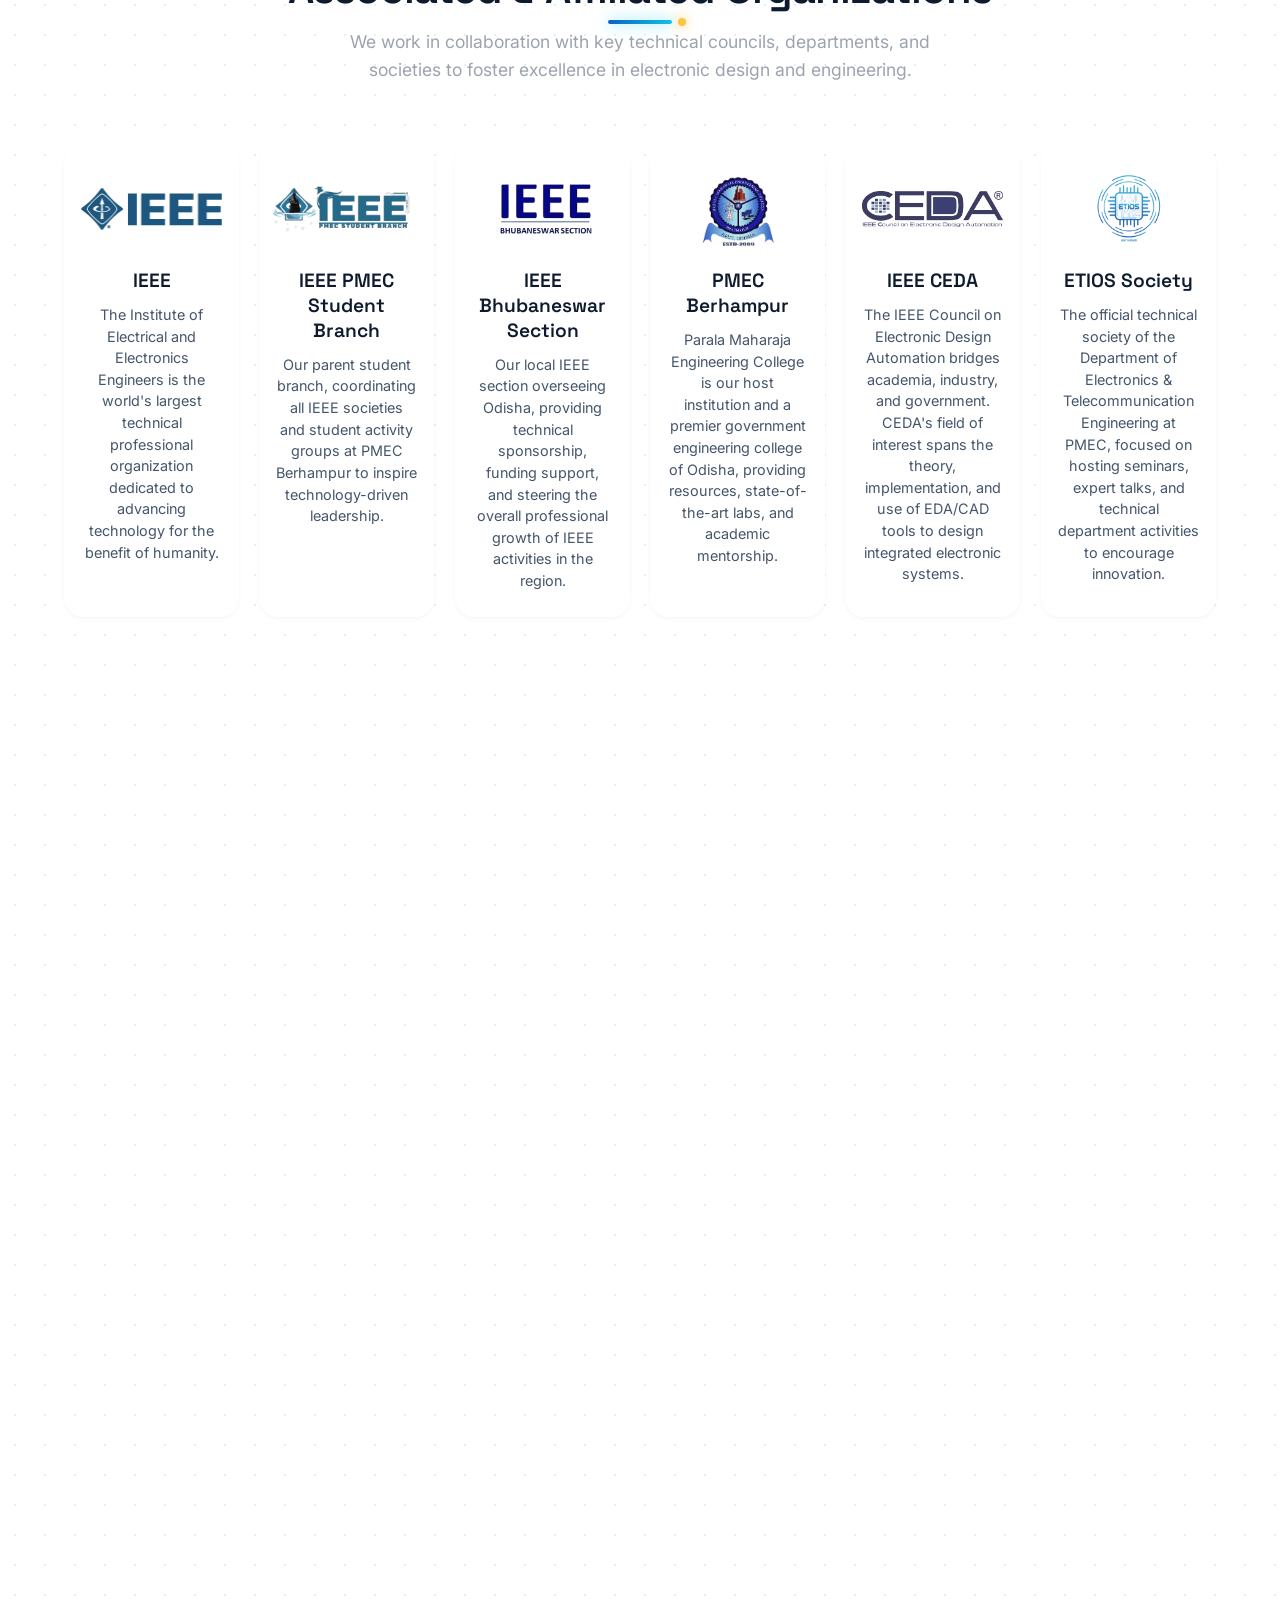
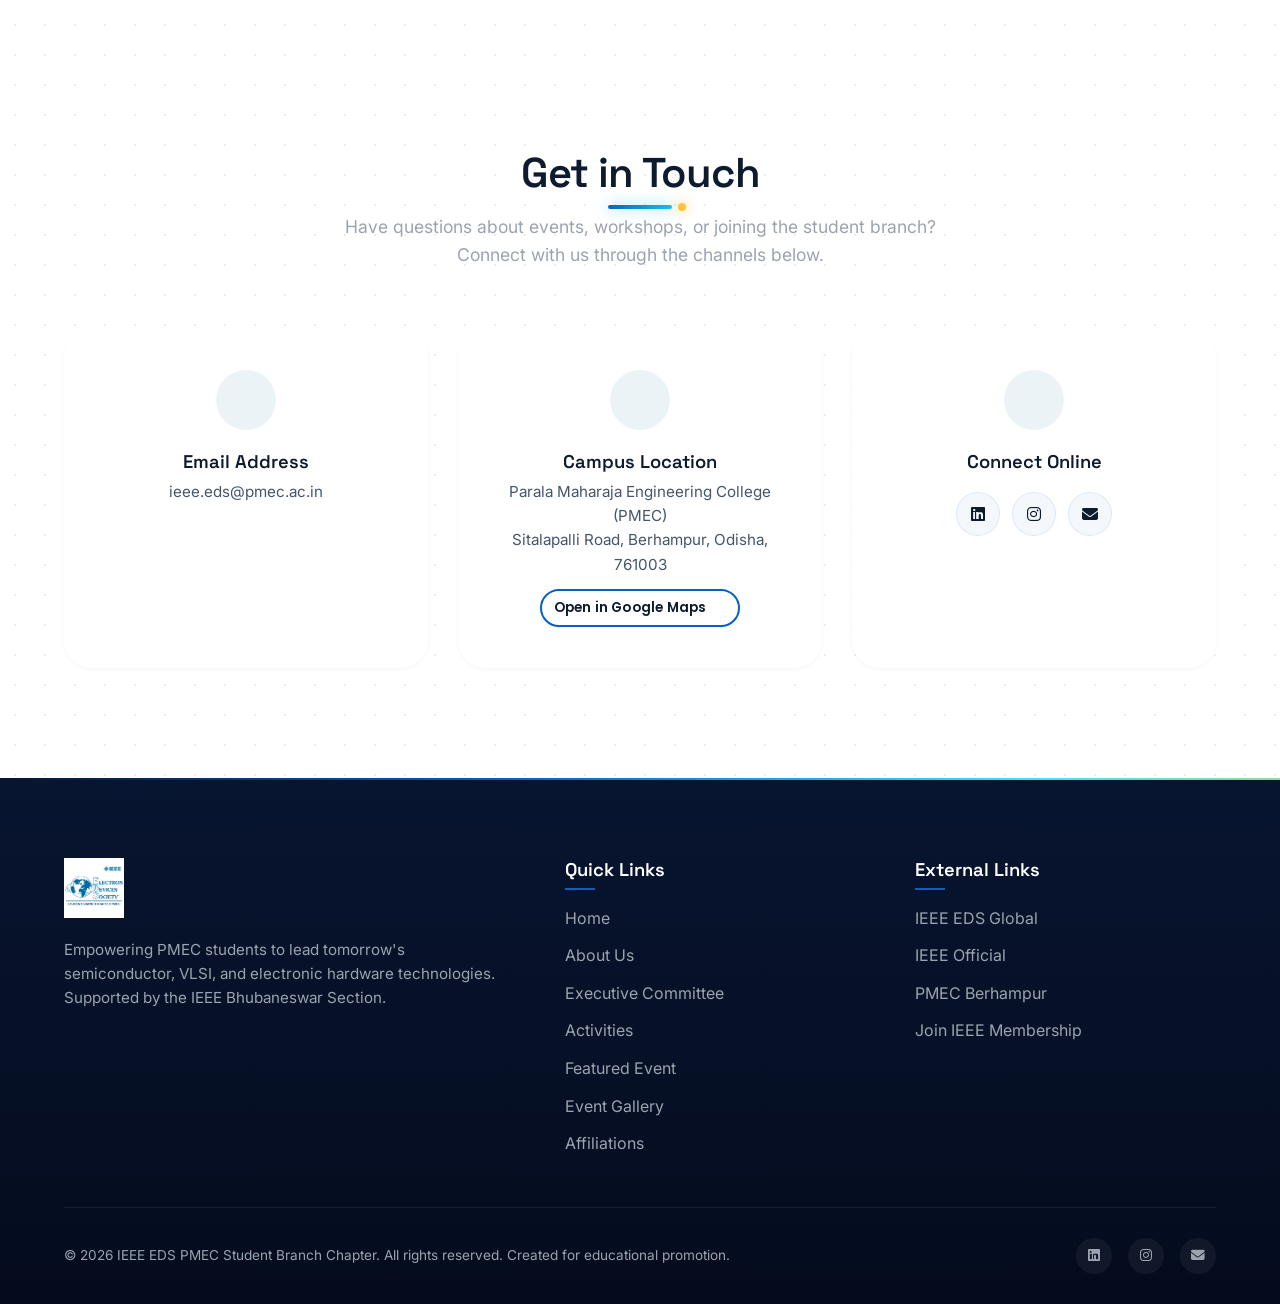
==== commit d957eefc: "Make light theme the default theme across index, hackathon, and problem-statements pages on load/rel" ====
--- a/index.html
+++ b/index.html
@@ -43,7 +43,7 @@
 <body>
 
   <!-- Apply saved/dark-first theme before paint to avoid a flash -->
-  <script>try { if (localStorage.getItem('theme') !== 'light') document.body.classList.add('dark-mode'); } catch (e) {}</script>
+  <script>try { if (localStorage.getItem('theme') === 'dark') document.body.classList.add('dark-mode'); } catch (e) {}</script>
 
   <!-- Site-wide interactive circuit-board background -->
   <canvas id="circuit-canvas" class="circuit-canvas" aria-hidden="true"></canvas>
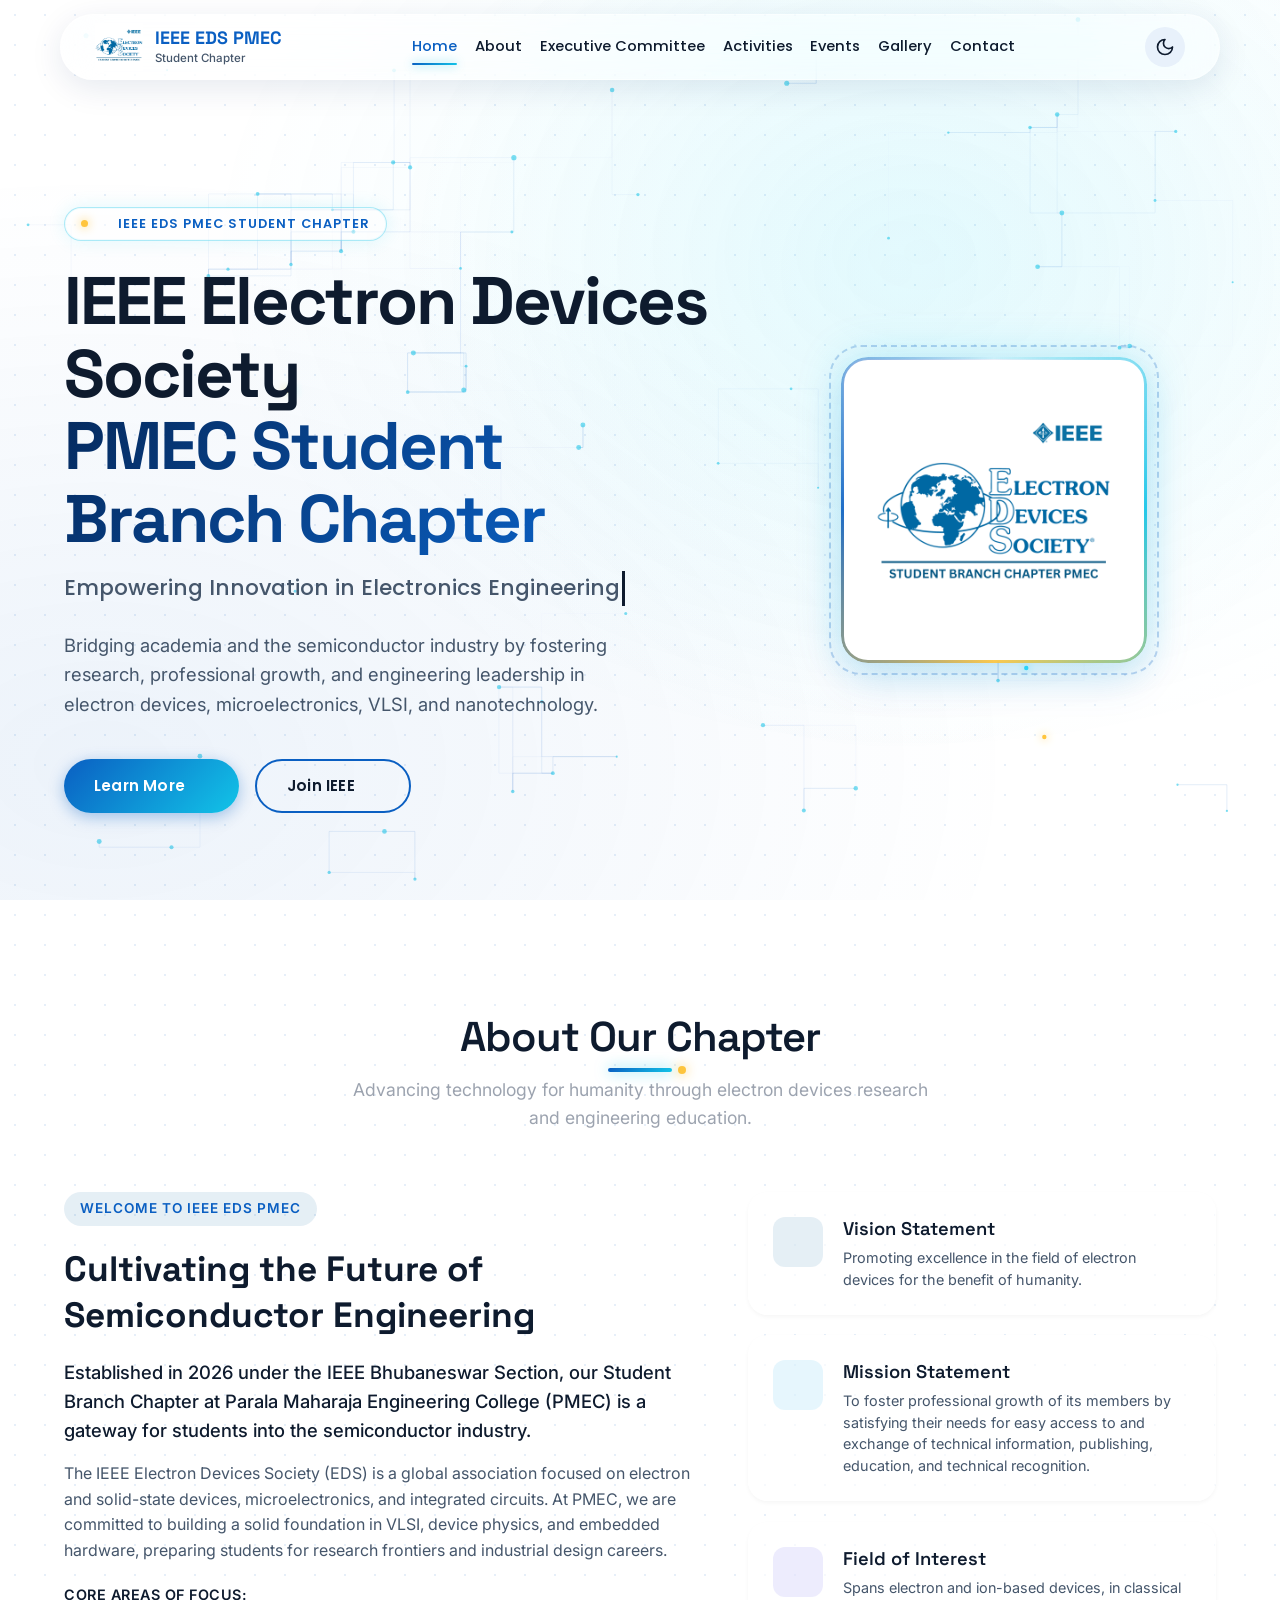
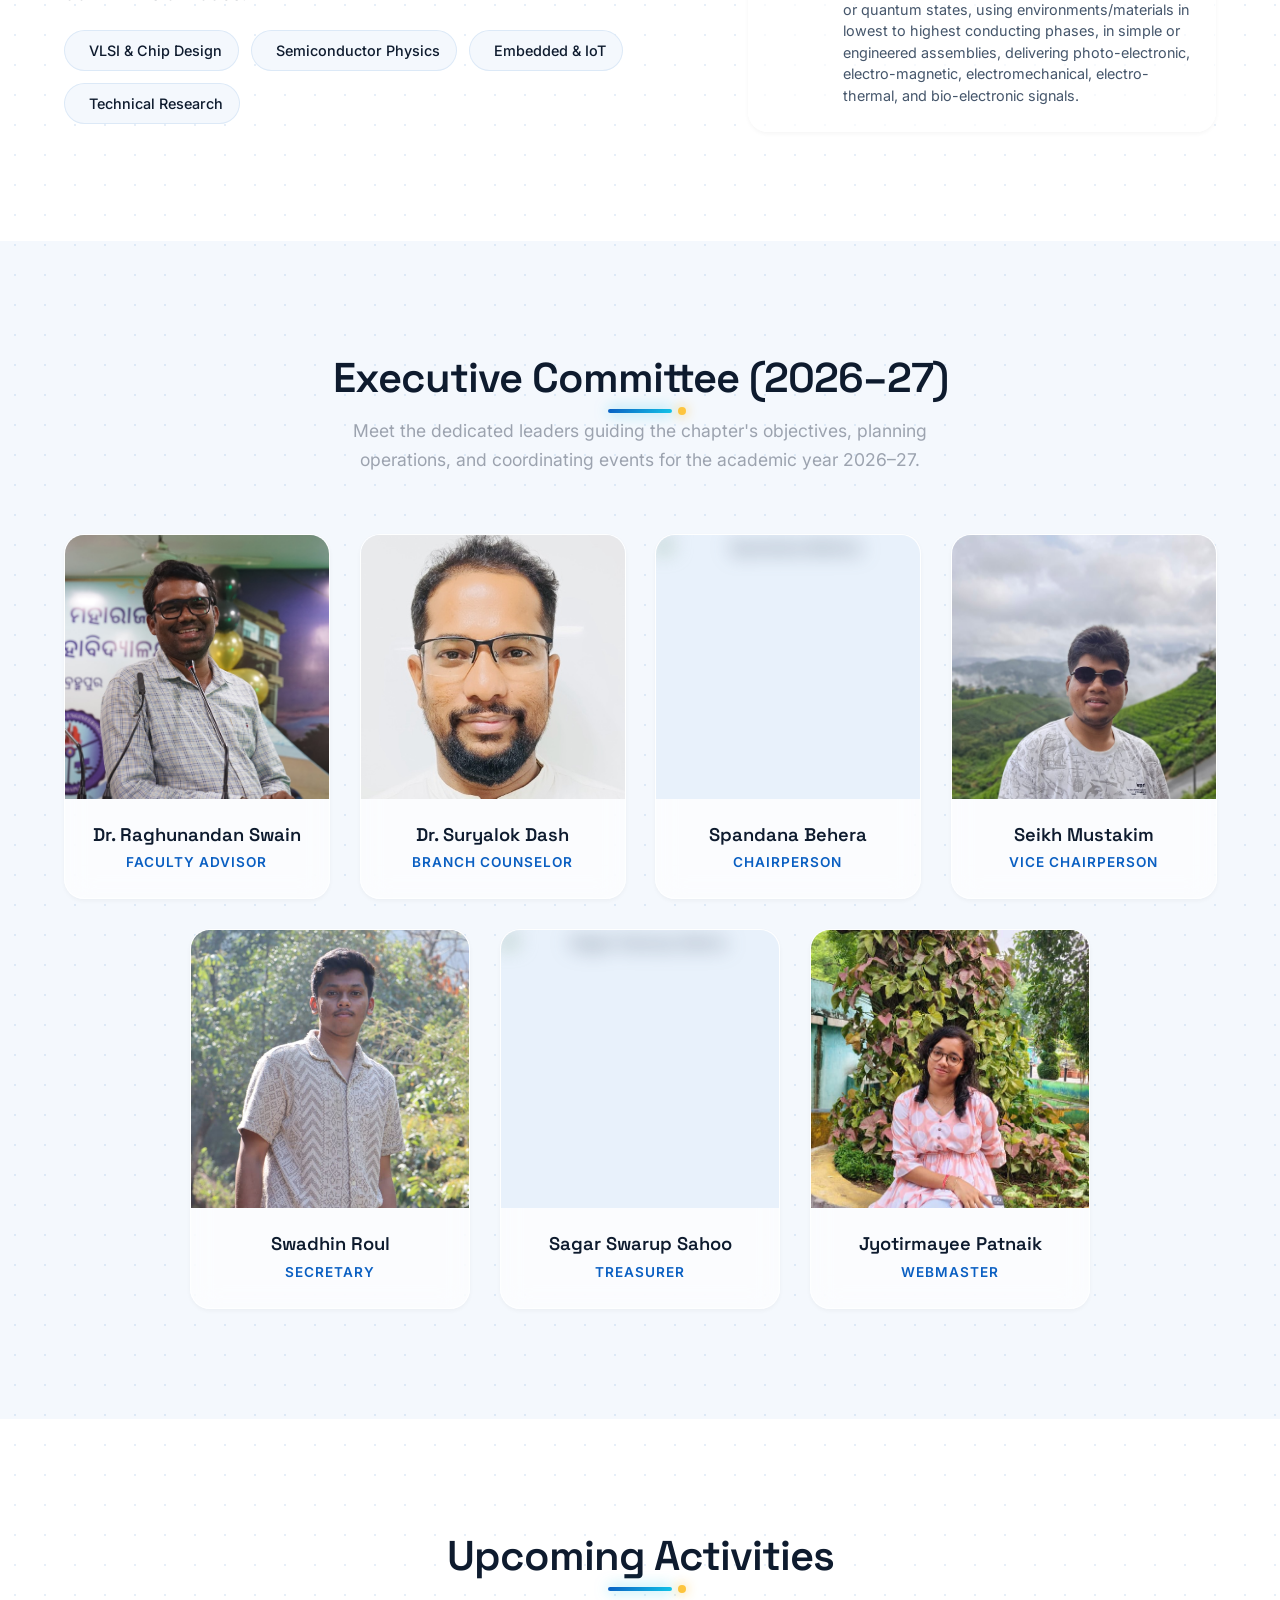
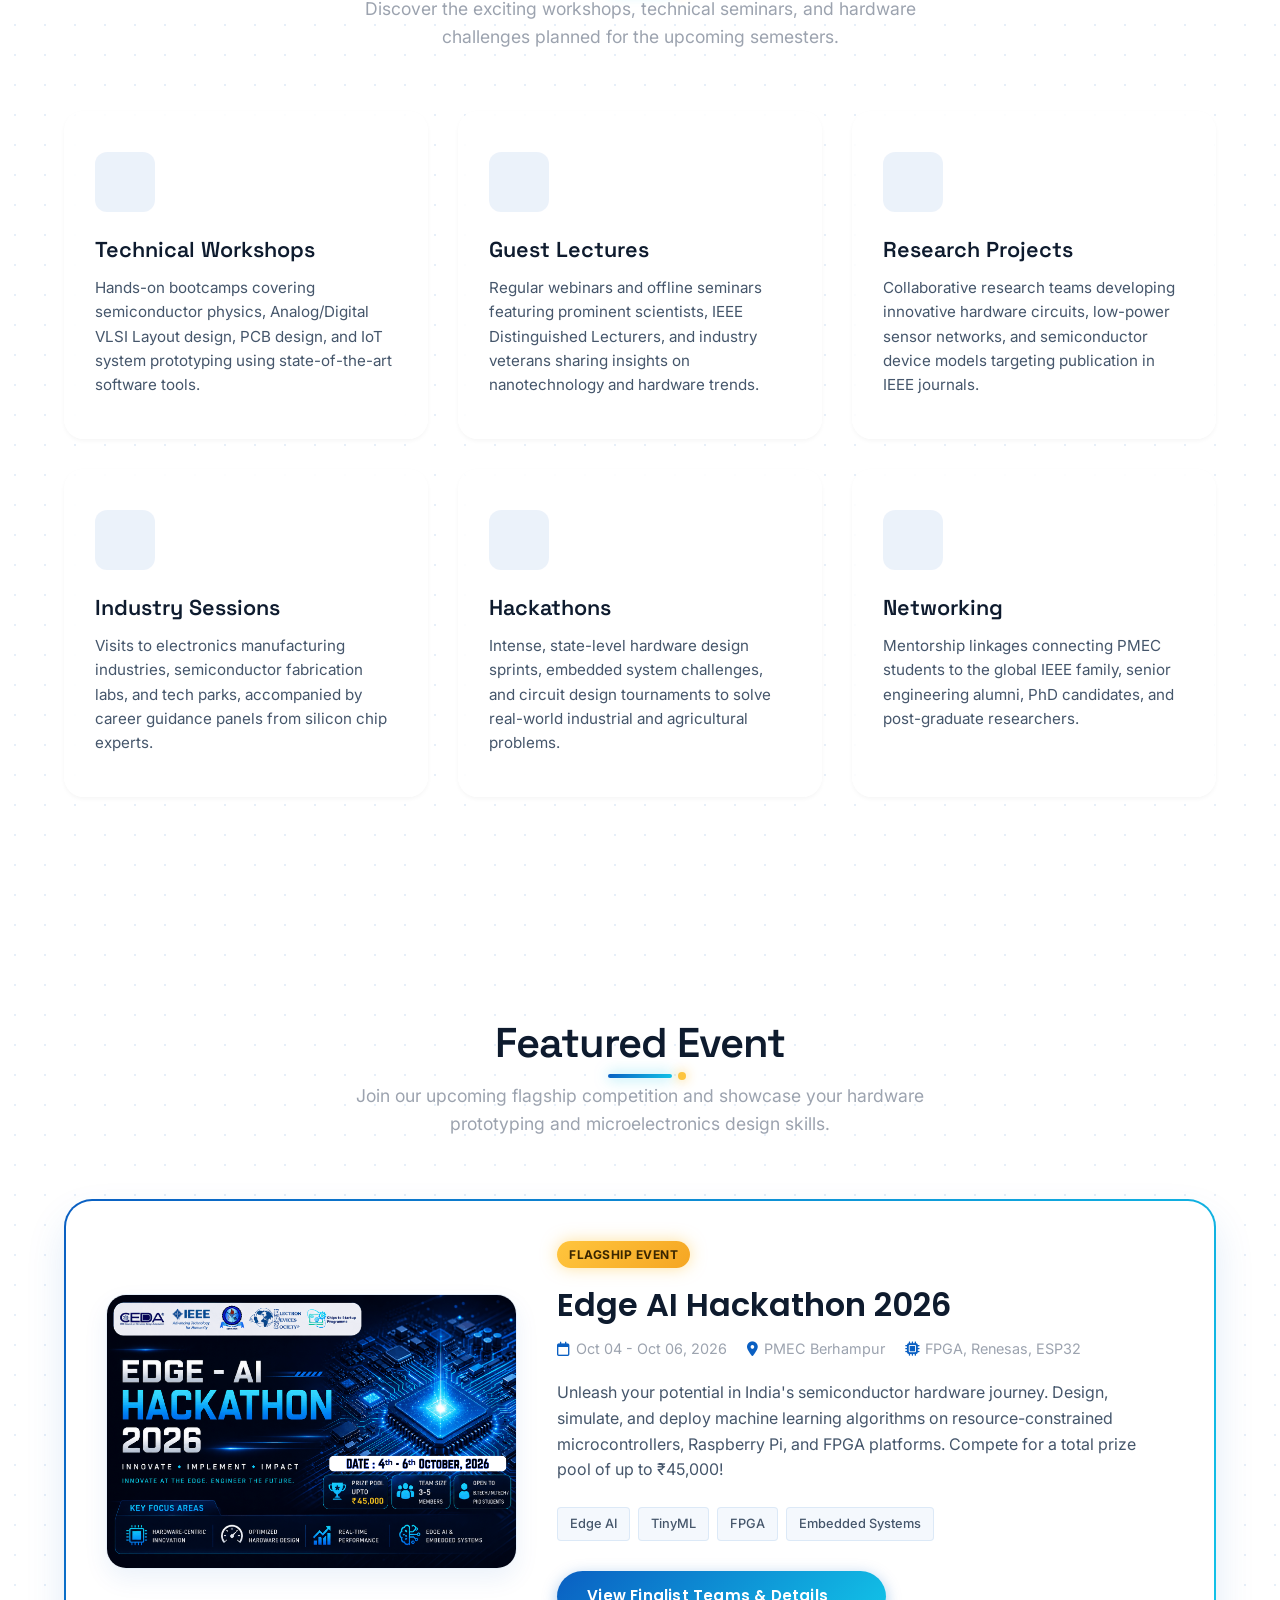
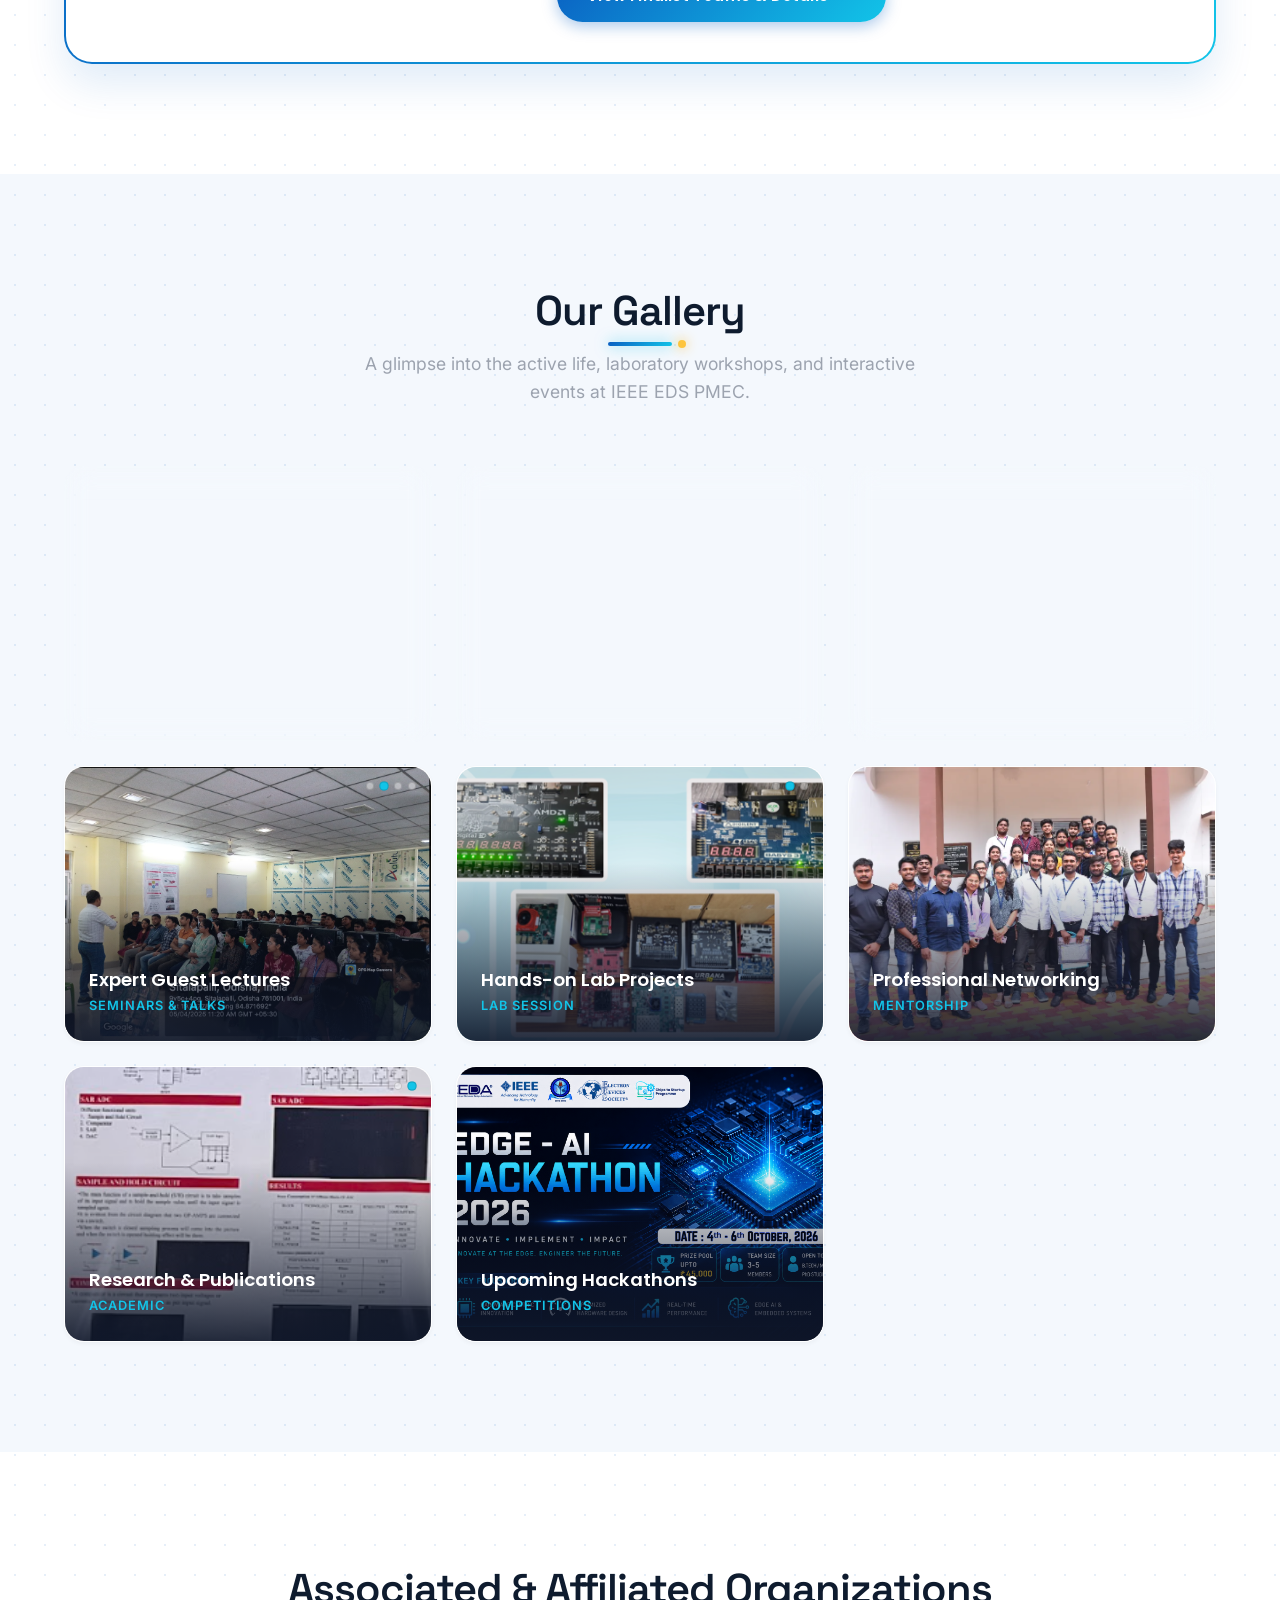
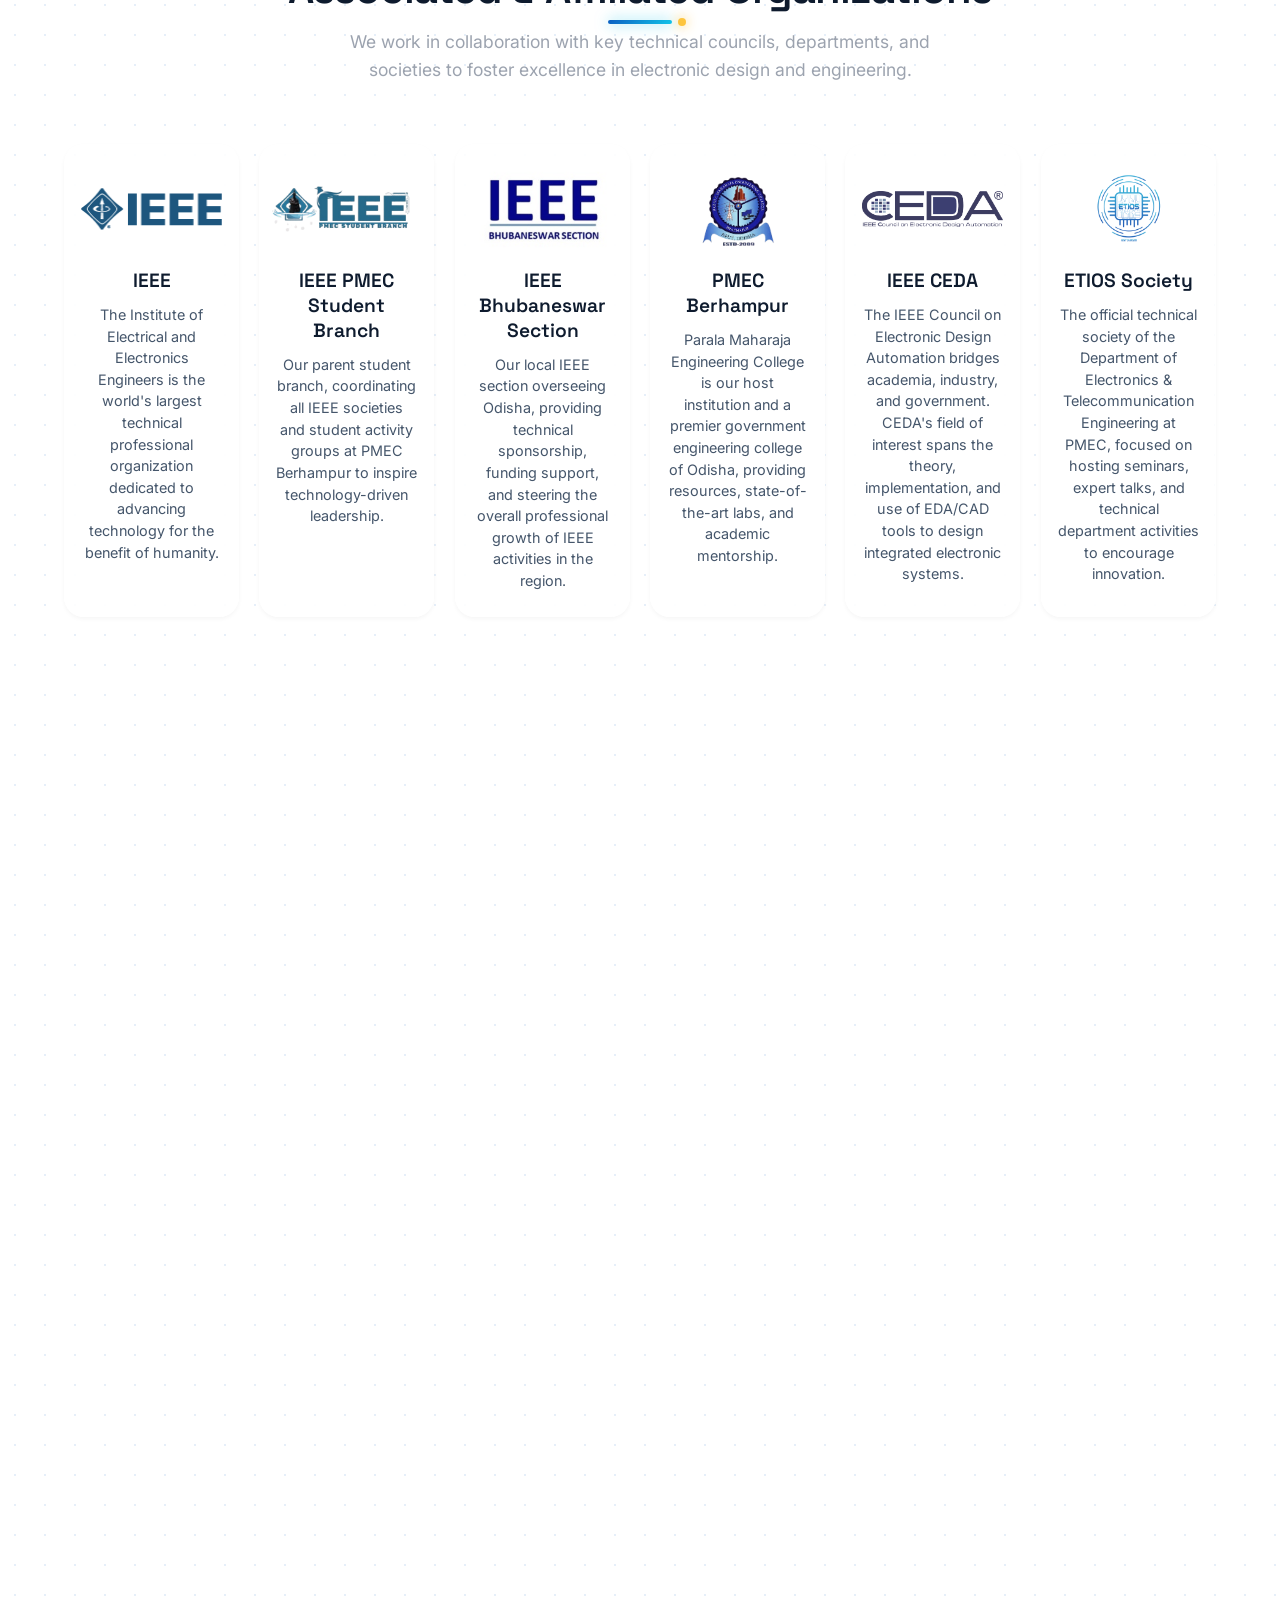
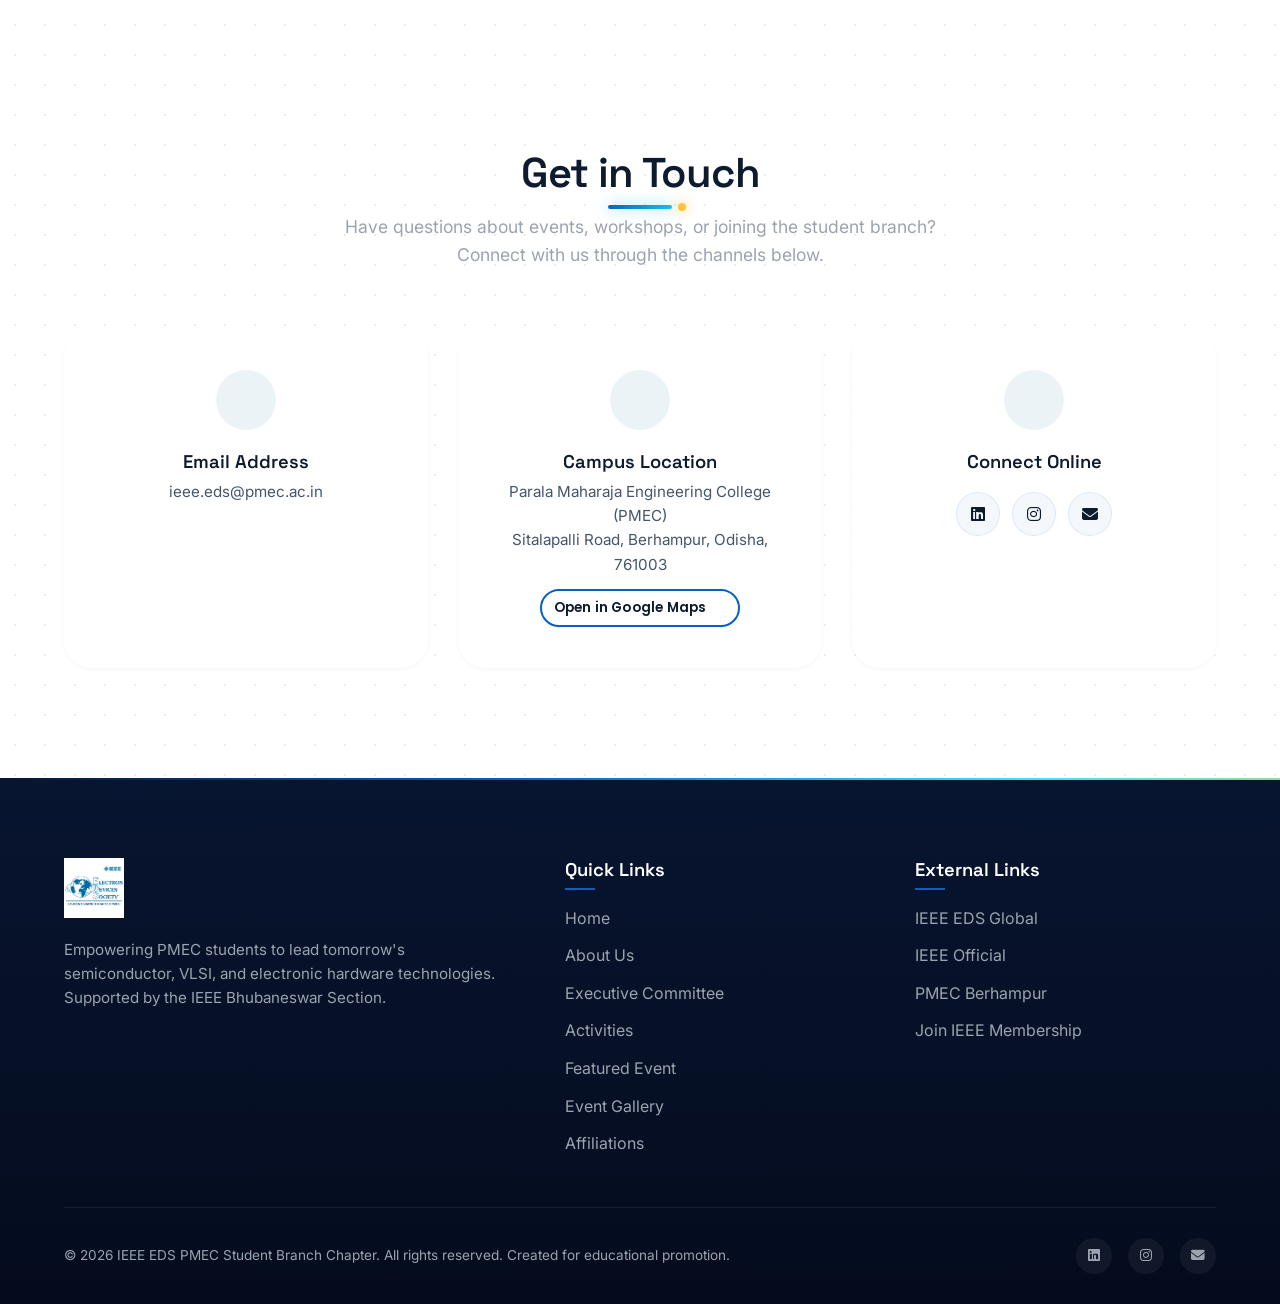
==== commit cd16dd7e: "Clean navbar, make finalist counts fully dynamic, remove static numbers and institution filter" ====
--- a/index.html
+++ b/index.html
@@ -318,8 +318,8 @@
                 <span>Embedded Systems</span>
               </div>
               <div class="event-action-buttons">
-                <a href="hackathon.html" target="_blank" class="btn btn-primary">
-                  Learn More &amp; Register <i data-lucide="arrow-up-right" style="width:16px;height:16px;display:inline-block;vertical-align:middle;margin-left:4px;"></i>
+                <a href="hackathon.html#finalists" target="_blank" class="btn btn-primary">
+                  View Finalist Teams &amp; Details <i data-lucide="arrow-up-right" style="width:16px;height:16px;display:inline-block;vertical-align:middle;margin-left:4px;"></i>
                 </a>
               </div>
             </div>
--- a/style.css
+++ b/style.css
@@ -385,9 +385,10 @@
 .brand-name {
   font-family: 'Poppins', sans-serif;
   font-weight: 700;
-  font-size: 1.15rem;
+  font-size: 1.12rem;
   color: var(--primary);
   line-height: 1.2;
+  white-space: nowrap;
 }
 
 body.dark-mode .brand-name {
@@ -395,25 +396,27 @@
 }
 
 .brand-subtitle {
-  font-size: 0.75rem;
+  font-size: 0.72rem;
   color: var(--text-secondary);
   font-weight: 500;
+  white-space: nowrap;
 }
 
 /* Navigation Links */
 .nav-menu {
   display: flex;
   align-items: center;
-  gap: 32px;
+  gap: clamp(12px, 1.4vw, 26px);
 }
 
 .nav-link {
   font-family: 'Poppins', sans-serif;
   font-weight: 500;
-  font-size: 0.95rem;
+  font-size: 0.92rem;
   color: var(--text-primary);
   position: relative;
   padding: 6px 0;
+  white-space: nowrap;
 }
 
 .nav-link::after {
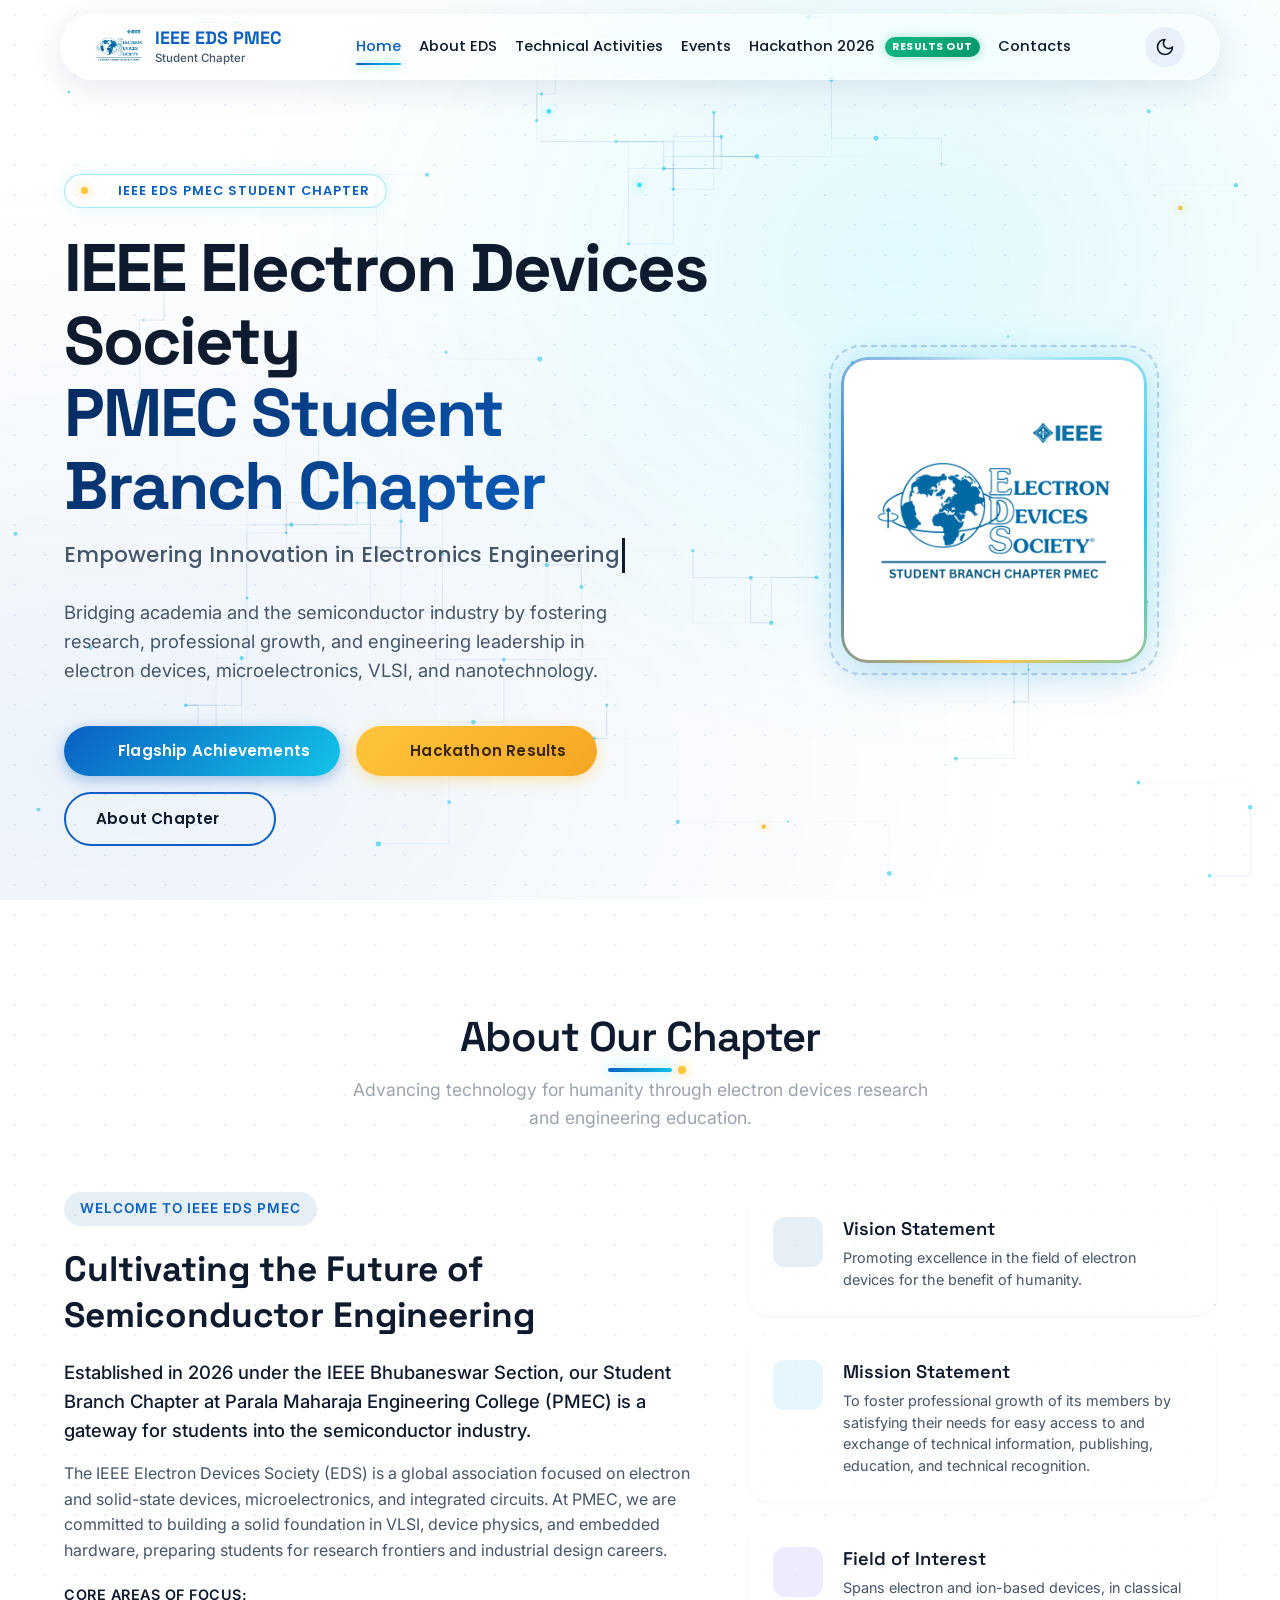
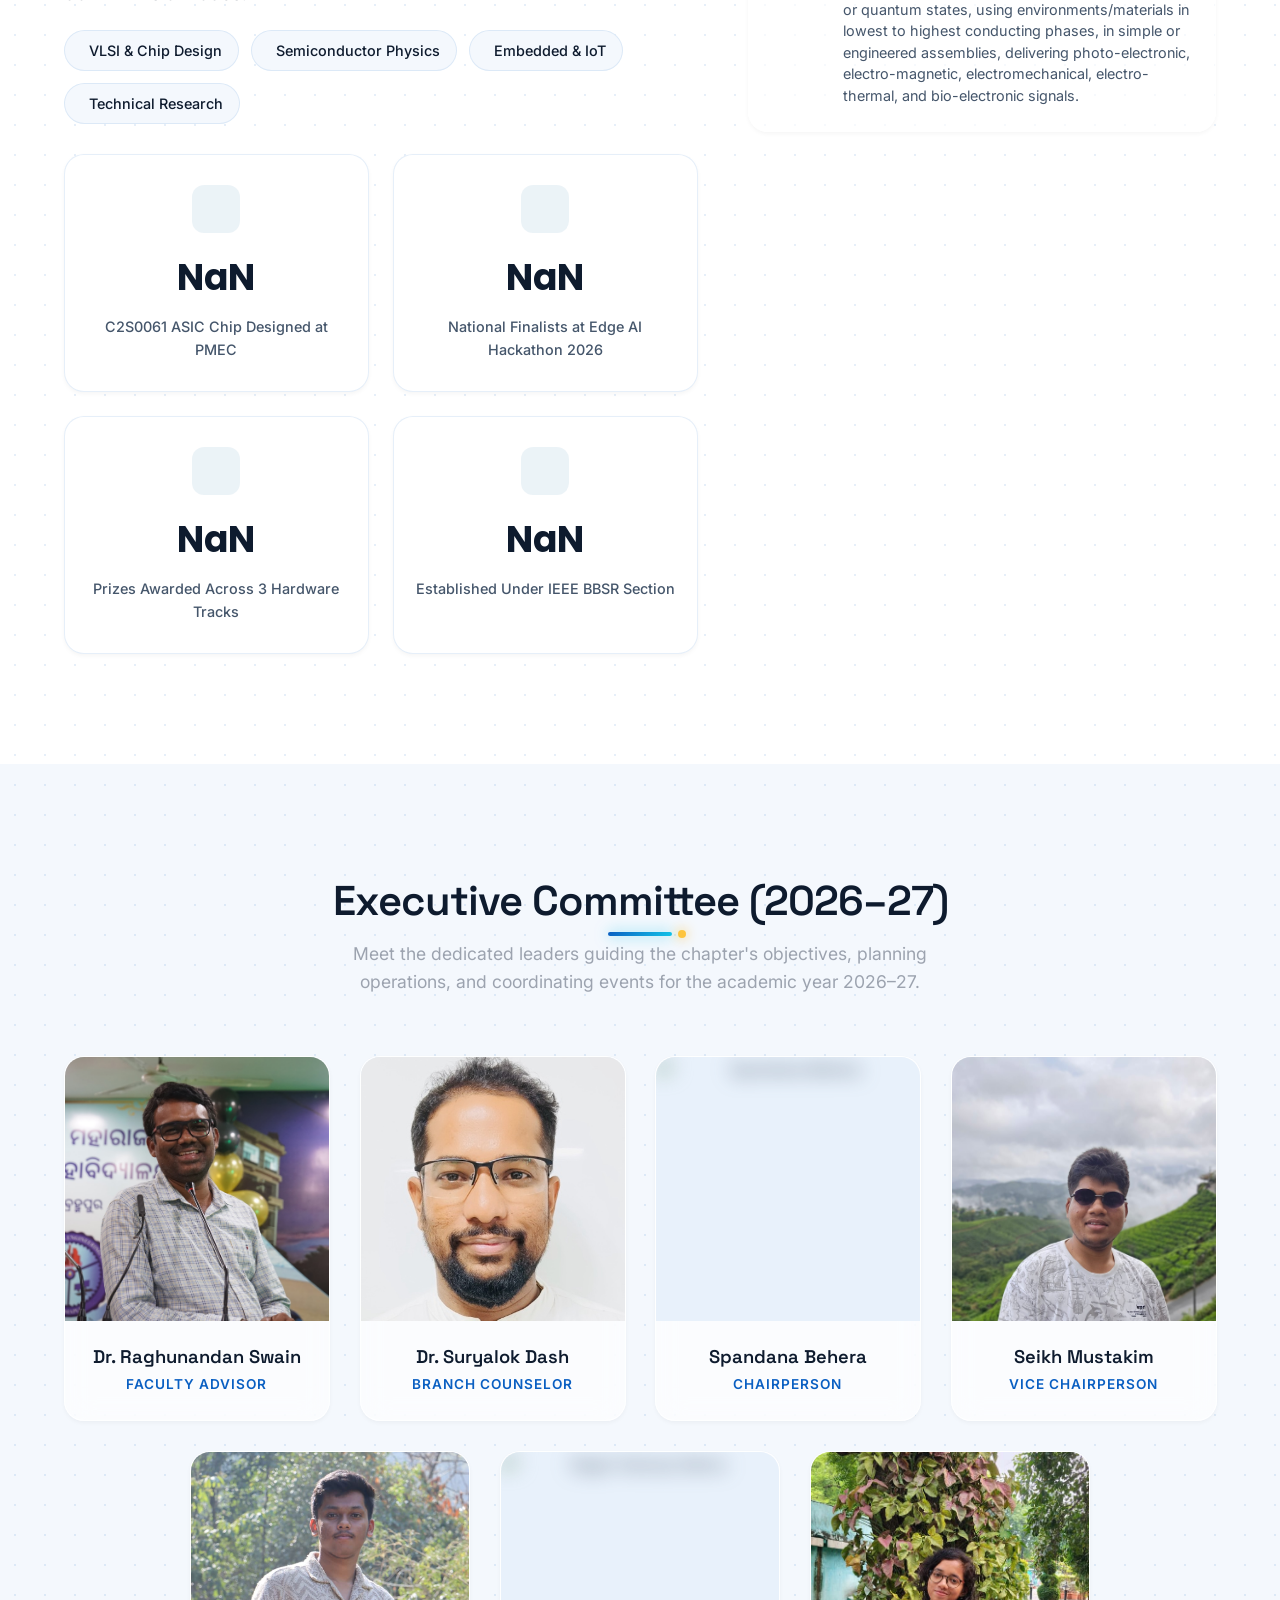
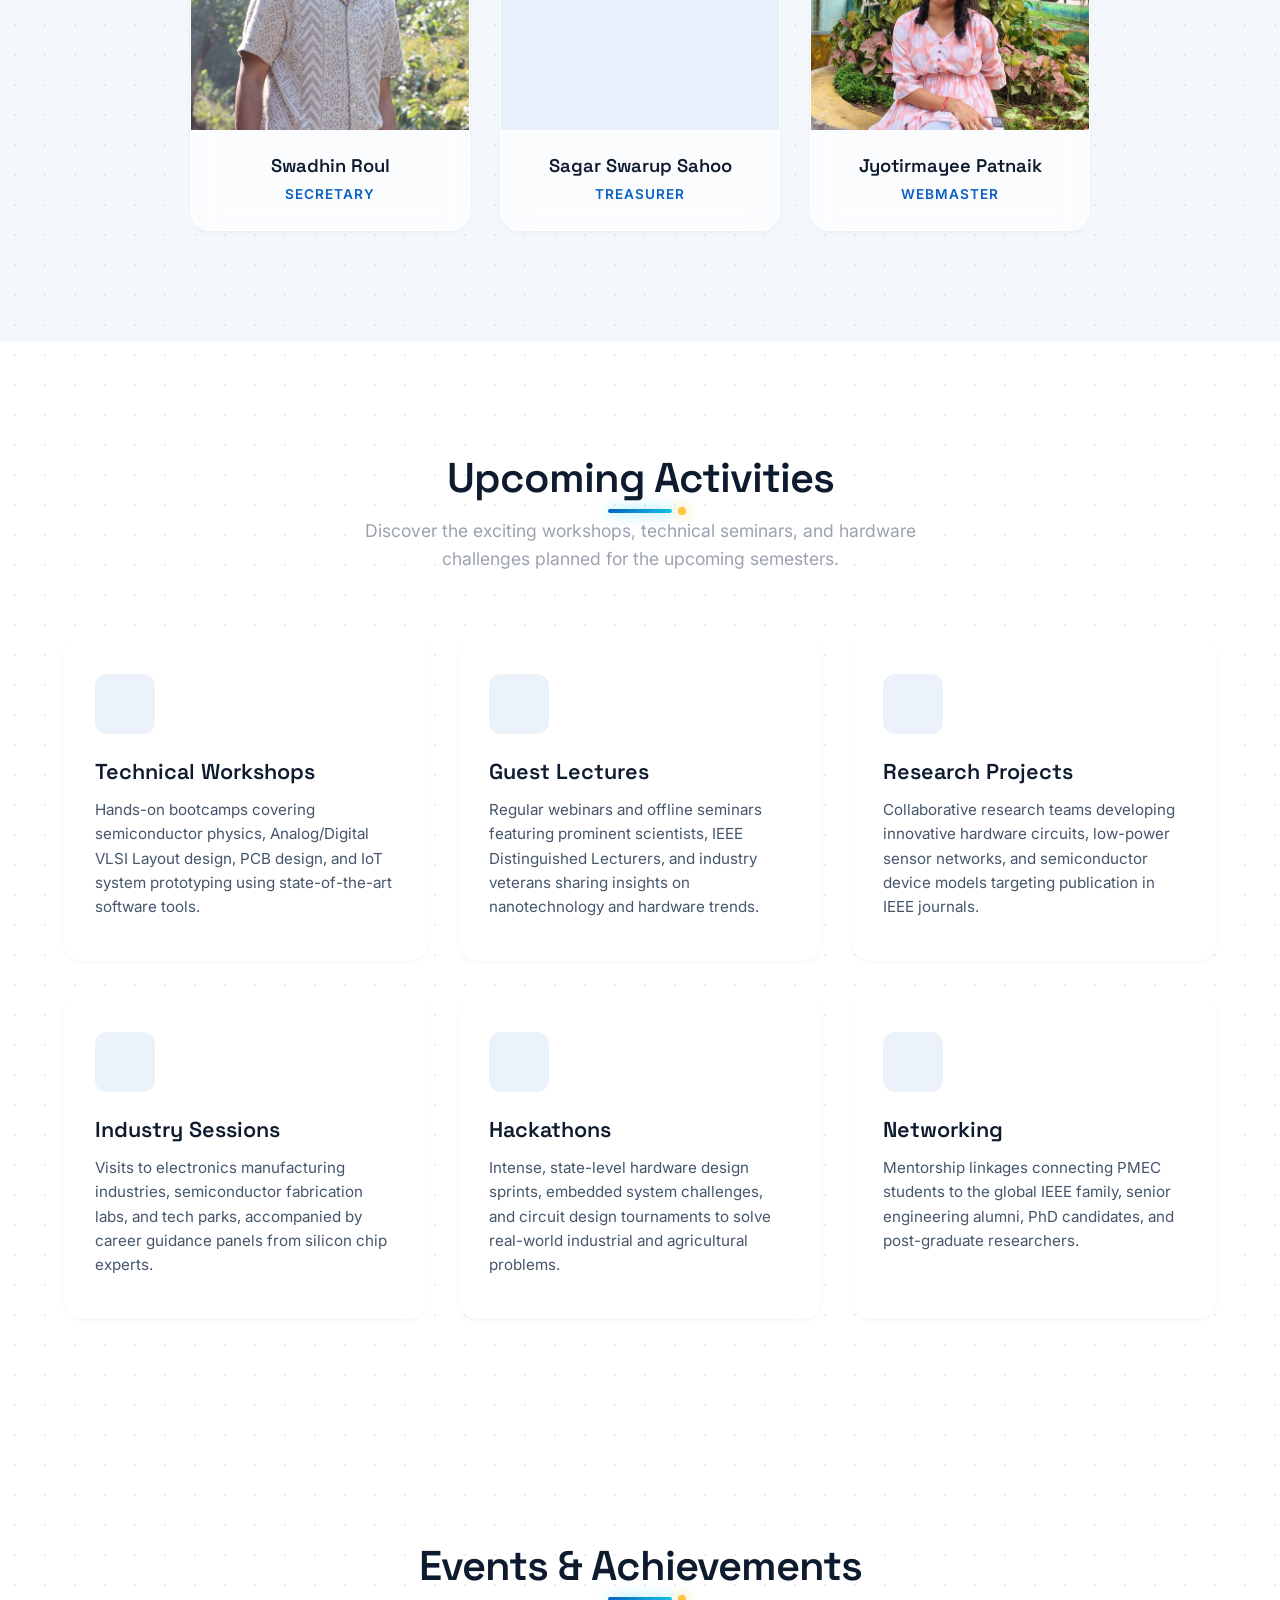
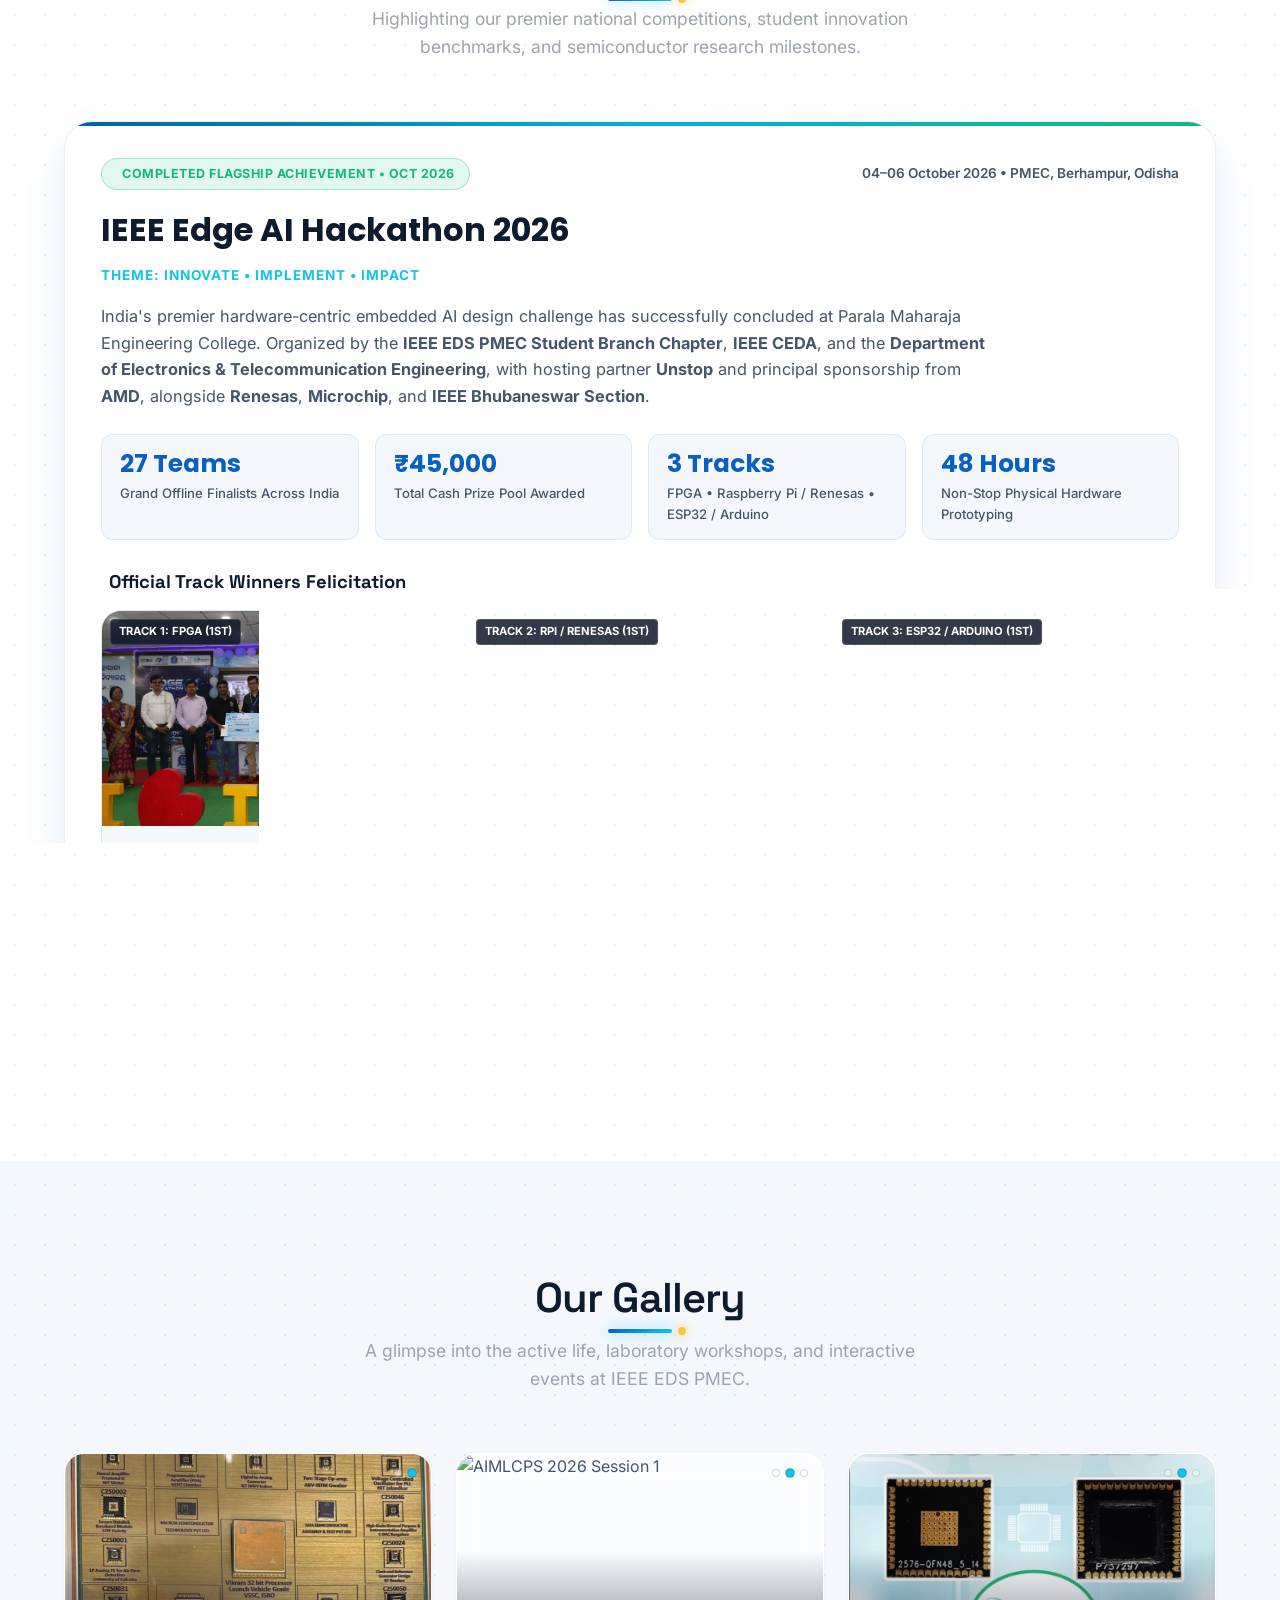
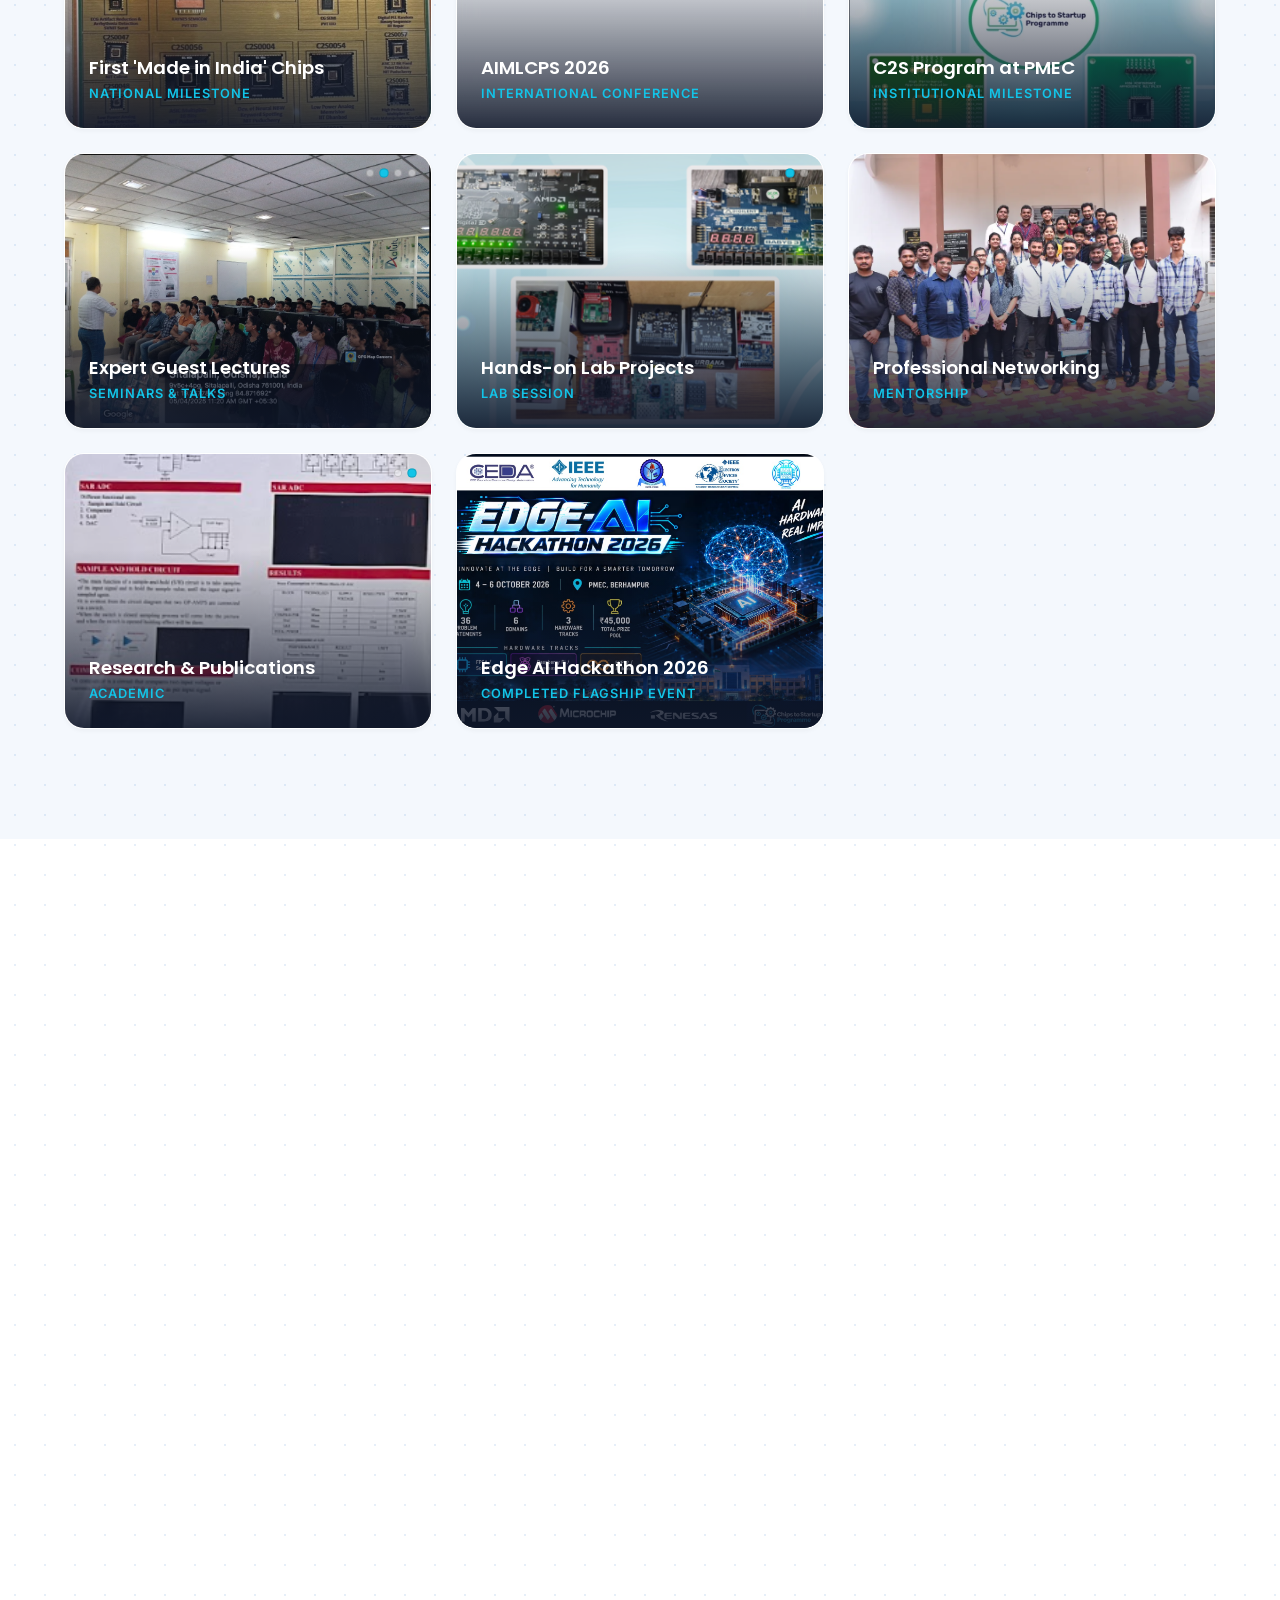
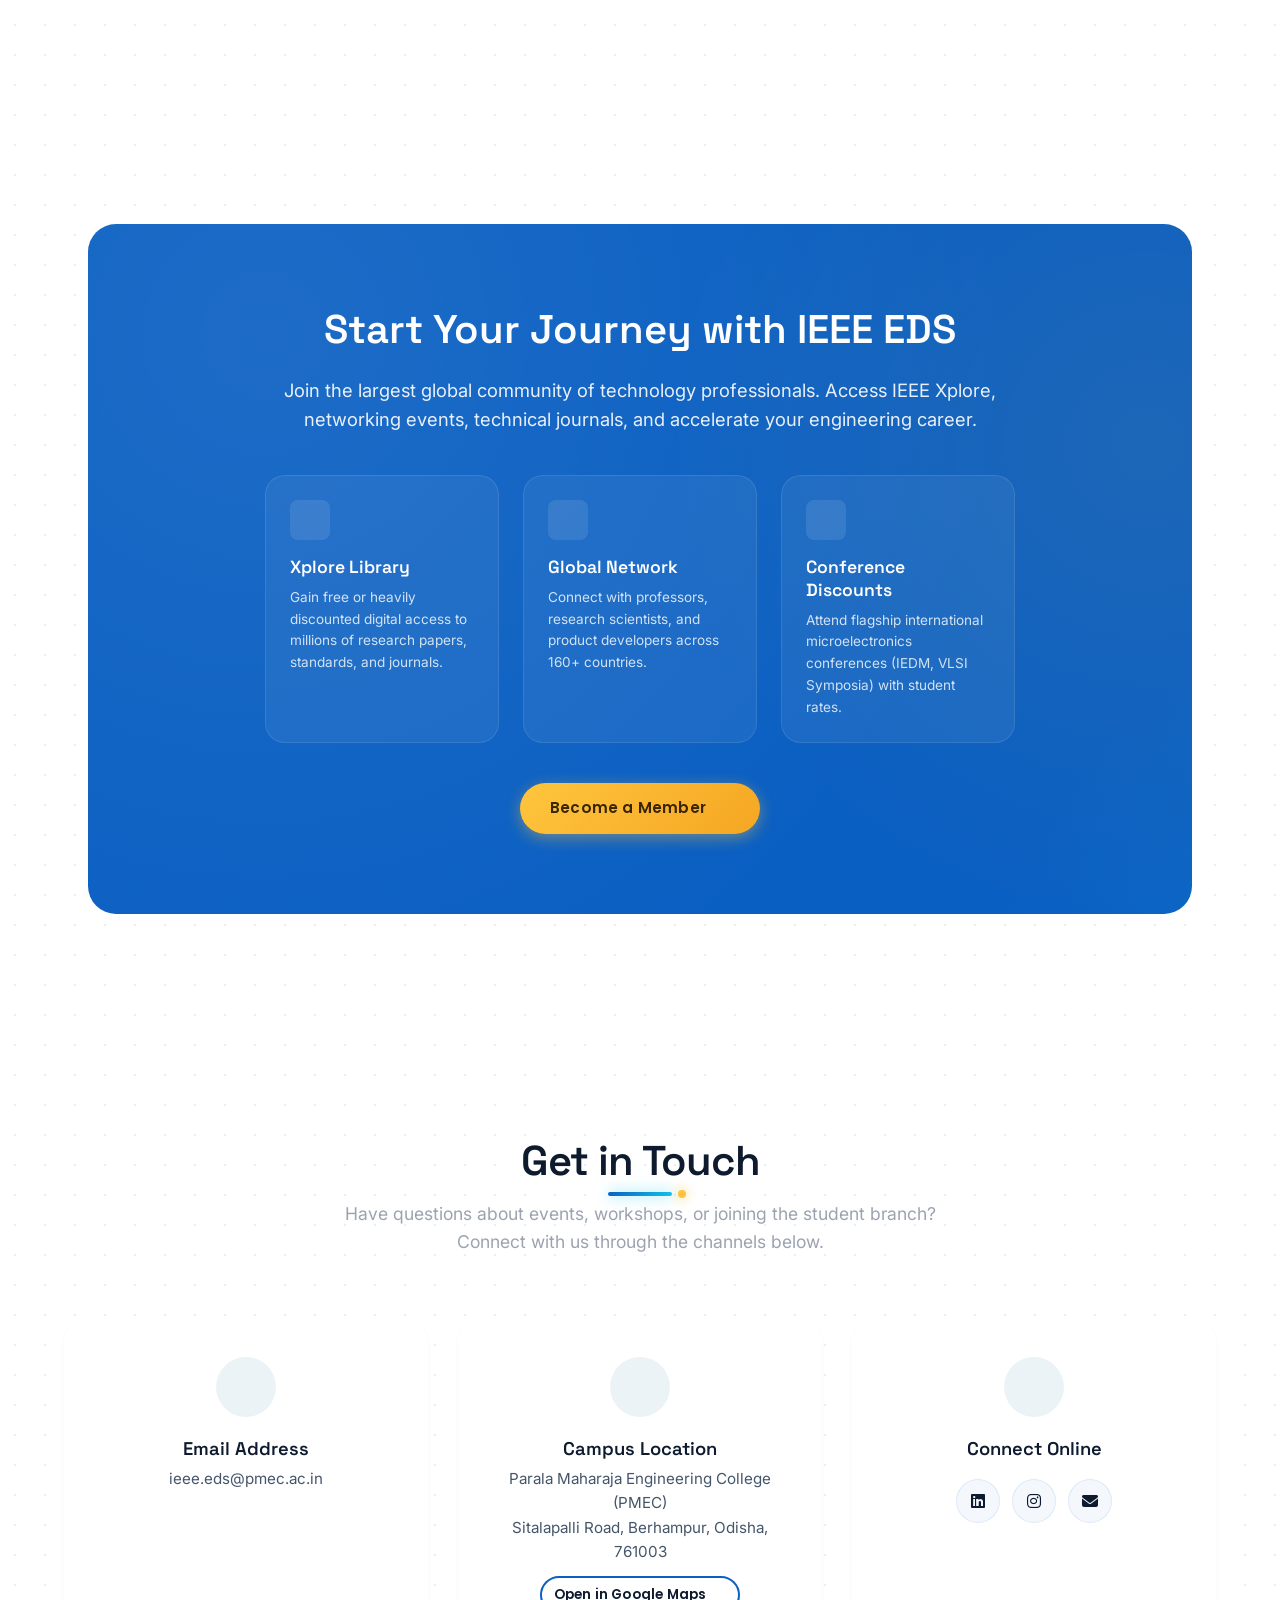
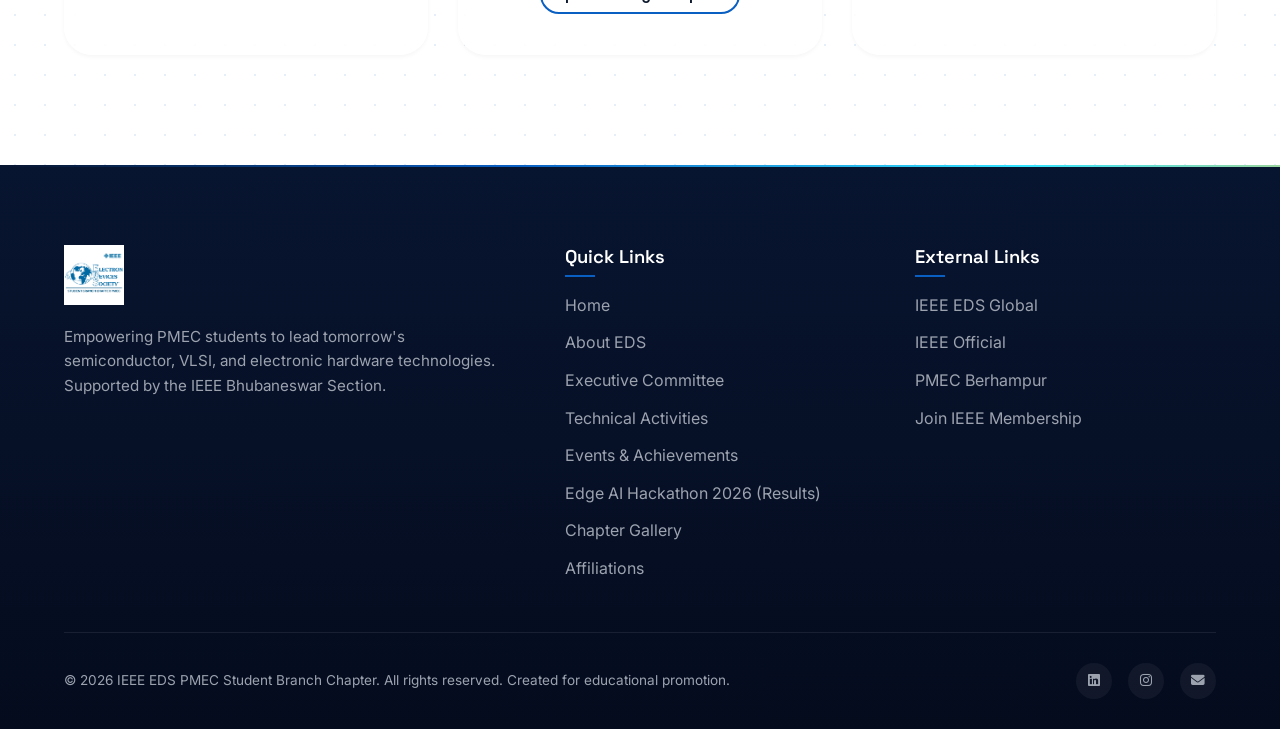
==== commit aac5aee5: "feat: add Edge AI Hackathon 2026 results, metrics, and winner galleries to index and hackathon pages" ====
--- a/index.html
+++ b/index.html
@@ -64,12 +64,11 @@
 
       <nav id="nav-menu" class="nav-menu" role="navigation">
         <a href="#home" class="nav-link active">Home</a>
-        <a href="#about" class="nav-link">About</a>
-        <a href="#committee" class="nav-link">Executive Committee</a>
-        <a href="#activities" class="nav-link">Activities</a>
-        <a href="#events" class="nav-link">Events</a>
-        <a href="#gallery" class="nav-link">Gallery</a>
-        <a href="#contact" class="nav-link">Contact</a>
+        <a href="#about" class="nav-link">About EDS</a>
+        <a href="#activities" class="nav-link">Technical Activities</a>
+        <a href="#events" class="nav-link">Events </a>
+        <a href="hackathon.html" class="nav-link">Hackathon 2026 <span class="nav-new-pill">RESULTS OUT</span></a>
+        <a href="#contact" class="nav-link">Contacts</a>
       </nav>
 
       <div class="controls-container">
@@ -112,11 +111,14 @@
             leadership in electron devices, microelectronics, VLSI, and nanotechnology.
           </p>
           <div class="hero-actions">
-            <a href="#about" class="btn btn-primary">
-              Learn More <i data-lucide="arrow-down" style="width:16px;height:16px;"></i>
+            <a href="#events" class="btn btn-primary">
+              <i data-lucide="trophy" style="width:16px;height:16px;"></i> Flagship Achievements
             </a>
-            <a href="#join" class="btn btn-secondary">
-              Join IEEE <i data-lucide="user-plus" style="width:16px;height:16px;"></i>
+            <a href="hackathon.html#winners" class="btn btn-accent">
+              <i data-lucide="award" style="width:16px;height:16px;"></i> Hackathon Results
+            </a>
+            <a href="#about" class="btn btn-secondary">
+              About Chapter <i data-lucide="arrow-down" style="width:16px;height:16px;"></i>
             </a>
           </div>
         </div>
@@ -159,6 +161,30 @@
                 <span class="tag"><i data-lucide="file-text"></i> Technical Research</span>
               </div>
             </div>
+
+            <!-- Chapter Impact Metrics (Verified Figures) -->
+            <div class="stats-grid" style="margin-top: 30px;">
+              <div class="stat-card">
+                <div class="stat-icon"><i data-lucide="cpu"></i></div>
+                <div class="stat-number">1st in Odisha</div>
+                <div class="stat-label">C2S0061 ASIC Chip Designed at PMEC</div>
+              </div>
+              <div class="stat-card">
+                <div class="stat-icon"><i data-lucide="users"></i></div>
+                <div class="stat-number">27 Teams</div>
+                <div class="stat-label">National Finalists at Edge AI Hackathon 2026</div>
+              </div>
+              <div class="stat-card">
+                <div class="stat-icon"><i data-lucide="award"></i></div>
+                <div class="stat-number">₹45,000</div>
+                <div class="stat-label">Prizes Awarded Across 3 Hardware Tracks</div>
+              </div>
+              <div class="stat-card">
+                <div class="stat-icon"><i data-lucide="calendar"></i></div>
+                <div class="stat-number">2026</div>
+                <div class="stat-label">Established Under IEEE BBSR Section</div>
+              </div>
+            </div>
           </div>
 
           <!-- Right Column: Styled Technical Statements Grid -->
@@ -285,44 +311,117 @@
       </div>
     </section>
 
-    <!-- Featured Event Section -->
+    <!-- Flagship Achievement & Events Section -->
     <section id="events" class="section">
       <div class="container">
         <div class="section-header reveal">
-          <h2>Featured Event</h2>
-          <p>Join our upcoming flagship competition and showcase your hardware prototyping and microelectronics design skills.</p>
-        </div>
-
-        <div class="event-banner-card reveal">
-          <div class="event-banner-grid">
-            <div class="event-banner-poster">
-              <div class="event-poster-wrapper">
-                <img src="assets/our_gallery/hackathons/edge_comp_hackathon.png" alt="Edge AI Hackathon 2026 Poster" class="event-poster-img">
-              </div>
-            </div>
-            <div class="event-banner-details">
-              <span class="event-badge">FLAGSHIP EVENT</span>
-              <h3>Edge AI Hackathon 2026</h3>
-              <p class="event-meta">
-                <span><i class="far fa-calendar"></i> Oct 04 - Oct 06, 2026</span>
-                <span><i class="fas fa-map-marker-alt"></i> PMEC Berhampur</span>
-                <span><i class="fas fa-microchip"></i> FPGA, Renesas, ESP32</span>
-              </p>
-              <p class="event-brief">
-                Unleash your potential in India's semiconductor hardware journey. Design, simulate, and deploy machine learning algorithms on resource-constrained microcontrollers, Raspberry Pi, and FPGA platforms. Compete for a total prize pool of up to ₹45,000!
-              </p>
-              <div class="event-focus-badges">
-                <span>Edge AI</span>
-                <span>TinyML</span>
-                <span>FPGA</span>
-                <span>Embedded Systems</span>
-              </div>
-              <div class="event-action-buttons">
-                <a href="hackathon.html#finalists" target="_blank" class="btn btn-primary">
-                  View Finalist Teams &amp; Details <i data-lucide="arrow-up-right" style="width:16px;height:16px;display:inline-block;vertical-align:middle;margin-left:4px;"></i>
-                </a>
-              </div>
-            </div>
+          <h2>Events &amp; Achievements</h2>
+          <p>Highlighting our premier national competitions, student innovation benchmarks, and semiconductor research milestones.</p>
+        </div>
+
+        <!-- Prominent Flagship Achievement Card -->
+        <div class="flagship-achievement-card reveal">
+          <div class="flagship-header-row">
+            <span class="flagship-badge-pill">
+              <i data-lucide="award"></i> COMPLETED FLAGSHIP ACHIEVEMENT • OCT 2026
+            </span>
+            <span class="flagship-dates-pill">
+              <i data-lucide="calendar"></i> 04–06 October 2026 • PMEC, Berhampur, Odisha
+            </span>
+          </div>
+
+          <h3 class="flagship-title">IEEE Edge AI Hackathon 2026</h3>
+          <span class="flagship-theme-strip">THEME: INNOVATE • IMPLEMENT • IMPACT</span>
+
+          <p class="flagship-desc">
+            India's premier hardware-centric embedded AI design challenge has successfully concluded at Parala Maharaja Engineering College. Organized by the <strong>IEEE EDS PMEC Student Branch Chapter</strong>, <strong>IEEE CEDA</strong>, and the <strong>Department of Electronics &amp; Telecommunication Engineering</strong>, with hosting partner <strong>Unstop</strong> and principal sponsorship from <strong>AMD</strong>, alongside <strong>Renesas</strong>, <strong>Microchip</strong>, and <strong>IEEE Bhubaneswar Section</strong>.
+          </p>
+
+          <!-- 4 Verified Figures Grid -->
+          <div class="flagship-metrics-strip">
+            <div class="flagship-metric-box">
+              <span class="flagship-metric-val">27 Teams</span>
+              <span class="flagship-metric-lbl">Grand Offline Finalists Across India</span>
+            </div>
+            <div class="flagship-metric-box">
+              <span class="flagship-metric-val">₹45,000</span>
+              <span class="flagship-metric-lbl">Total Cash Prize Pool Awarded</span>
+            </div>
+            <div class="flagship-metric-box">
+              <span class="flagship-metric-val">3 Tracks</span>
+              <span class="flagship-metric-lbl">FPGA • Raspberry Pi / Renesas • ESP32 / Arduino</span>
+            </div>
+            <div class="flagship-metric-box">
+              <span class="flagship-metric-val">48 Hours</span>
+              <span class="flagship-metric-lbl">Non-Stop Physical Hardware Prototyping</span>
+            </div>
+          </div>
+
+          <!-- Official Track Winners Showcase (Real Pictures) -->
+          <div class="flagship-winners-showcase">
+            <h4 class="flagship-winners-title">
+              <i data-lucide="trophy"></i> Official Track Winners Felicitation
+            </h4>
+
+            <div class="flagship-winners-grid">
+              <!-- Winner 1: FPGA -->
+              <div class="flagship-winner-preview-card">
+                <div class="flagship-winner-preview-img-wrap">
+                  <span class="flagship-track-badge">TRACK 1: FPGA (1ST)</span>
+                  <img src="assets/edge_ai_hackathon/pictures/FPGA_Track_Winner.jpeg"
+                       alt="Track 1 FPGA Track Winner — Team Systolic Squad"
+                       class="flagship-winner-preview-img" loading="lazy">
+                </div>
+                <div class="flagship-winner-preview-body">
+                  <span class="flagship-winner-track-name">Team Systolic Squad</span>
+                  <span style="font-size: 0.78rem; color: var(--text-secondary); margin-bottom: 4px;">PSG College of Technology, Coimbatore</span>
+                  <span class="flagship-winner-prize-tag"><i data-lucide="award"></i> ₹20,000 + Renesas Kit</span>
+                </div>
+              </div>
+
+              <!-- Winner 2: Raspberry Pi / Renesas -->
+              <div class="flagship-winner-preview-card">
+                <div class="flagship-winner-preview-img-wrap">
+                  <span class="flagship-track-badge">TRACK 2: RPI / RENESAS (1ST)</span>
+                  <img src="assets/edge_ai_hackathon/pictures/RPI_Track_Winner.jpeg"
+                       alt="Track 2 Raspberry Pi and Renesas Track Winner — Team S.py"
+                       class="flagship-winner-preview-img" loading="lazy">
+                </div>
+                <div class="flagship-winner-preview-body">
+                  <span class="flagship-winner-track-name">Team S.py</span>
+                  <span style="font-size: 0.78rem; color: var(--text-secondary); margin-bottom: 4px;">National Institute of Technology, Raipur</span>
+                  <span class="flagship-winner-prize-tag"><i data-lucide="award"></i> ₹15,000 + Renesas Kit</span>
+                </div>
+              </div>
+
+              <!-- Winner 3: ESP32 / Arduino -->
+              <div class="flagship-winner-preview-card">
+                <div class="flagship-winner-preview-img-wrap">
+                  <span class="flagship-track-badge">TRACK 3: ESP32 / ARDUINO (1ST)</span>
+                  <img src="assets/edge_ai_hackathon/pictures/Arduino_Track_Winner.jpeg"
+                       alt="Track 3 ESP32 and Arduino Track Winner — Team EdgeNova"
+                       class="flagship-winner-preview-img" loading="lazy">
+                </div>
+                <div class="flagship-winner-preview-body">
+                  <span class="flagship-winner-track-name">Team EdgeNova</span>
+                  <span style="font-size: 0.78rem; color: var(--text-secondary); margin-bottom: 4px;">BVRIT, Narsapur</span>
+                  <span class="flagship-winner-prize-tag"><i data-lucide="award"></i> ₹10,000 + Renesas Kit</span>
+                </div>
+              </div>
+            </div>
+          </div>
+
+          <!-- Action Buttons linking to hackathon.html -->
+          <div class="flagship-actions-row">
+            <a href="hackathon.html#winners" class="btn btn-primary btn-lg">
+              <i data-lucide="trophy"></i> View Winners &amp; Full Results &rarr;
+            </a>
+            <a href="hackathon.html#gallery" class="btn btn-secondary btn-lg">
+              <i data-lucide="camera"></i> View Event Photo Gallery
+            </a>
+            <a href="hackathon.html" class="btn btn-secondary btn-lg">
+              <i data-lucide="archive"></i> Complete Event Archive
+            </a>
           </div>
         </div>
       </div>
@@ -551,18 +650,18 @@
             </p>
           </div>
 
-          <!-- Item 8: Tech Hackathons -->
-          <a href="hackathon.html" target="_blank" class="gallery-item reveal delay-4 gallery-link-item">
+          <!-- Item 8: Tech Hackathons (Concluded Archive) -->
+          <a href="hackathon.html" class="gallery-item reveal delay-4 gallery-link-item">
             <img src="data:image/svg+xml,%3Csvg xmlns='http://www.w3.org/2000/svg' viewBox='0 0 4 3'%3E%3C/svg%3E"
-              data-src="assets/our_gallery/hackathons/edge_comp_hackathon.png" alt="Edge AI Hackathon" class="gallery-thumb lazy-img"
+              data-src="assets/our_gallery/hackathons/edge_comp_hackathon.png" alt="Edge AI Hackathon 2026 Archive" class="gallery-thumb lazy-img"
               loading="lazy">
             <div class="gallery-overlay">
               <i data-lucide="external-link"></i>
-              <h3 class="gallery-title">Upcoming Hackathons</h3>
-              <span class="gallery-cat">Competitions</span>
+              <h3 class="gallery-title">Edge AI Hackathon 2026</h3>
+              <span class="gallery-cat">Completed Flagship Event</span>
             </div>
             <p class="gallery-desc" style="display: none;">
-              Technical design challenges, system hardware assemblies, and microchip layout hackathons planned for the upcoming semesters.
+              Official post-event archive, 27 national finalist teams, ₹45,000 prize pool, track winners, and photo gallery of India's premier edge AI design competition.
             </p>
           </a>
 
@@ -760,11 +859,12 @@
           <h3 class="footer-links-title">Quick Links</h3>
           <ul class="footer-links-list">
             <li><a href="#home">Home</a></li>
-            <li><a href="#about">About Us</a></li>
+            <li><a href="#about">About EDS</a></li>
             <li><a href="#committee">Executive Committee</a></li>
-            <li><a href="#activities">Activities</a></li>
-            <li><a href="#events">Featured Event</a></li>
-            <li><a href="#gallery">Event Gallery</a></li>
+            <li><a href="#activities">Technical Activities</a></li>
+            <li><a href="#events">Events &amp; Achievements</a></li>
+            <li><a href="hackathon.html">Edge AI Hackathon 2026 (Results)</a></li>
+            <li><a href="#gallery">Chapter Gallery</a></li>
             <li><a href="#associates">Affiliations</a></li>
           </ul>
         </div>
--- a/style.css
+++ b/style.css
@@ -2995,3 +2995,261 @@
     transition: none;
   }
 }
+
+/* ==========================================================================
+   Flagship Achievement: Edge AI Hackathon 2026 (IEEE EDS PMEC)
+   ========================================================================== */
+.nav-new-pill {
+  display: inline-block;
+  font-size: 0.65rem;
+  font-weight: 700;
+  padding: 2px 7px;
+  border-radius: 9999px;
+  margin-left: 6px;
+  color: #ffffff;
+  letter-spacing: 0.5px;
+  text-transform: uppercase;
+  vertical-align: middle;
+  background: linear-gradient(135deg, #10B981, #059669);
+  box-shadow: 0 0 10px rgba(16, 185, 129, 0.4);
+}
+
+.flagship-achievement-card {
+  background: var(--card-bg);
+  border: 1px solid var(--card-border);
+  border-radius: var(--border-radius-lg);
+  box-shadow: var(--shadow-lg);
+  overflow: hidden;
+  position: relative;
+  transition: transform var(--transition-normal), border-color var(--transition-normal), box-shadow var(--transition-normal);
+  padding: 36px;
+}
+
+.flagship-achievement-card::before {
+  content: '';
+  position: absolute;
+  top: 0;
+  left: 0;
+  right: 0;
+  height: 4px;
+  background: linear-gradient(90deg, #00629B, #00B4D8, #10B981);
+}
+
+.flagship-achievement-card:hover {
+  border-color: rgba(0, 180, 216, 0.5);
+  box-shadow: 0 18px 40px -10px rgba(0, 98, 155, 0.2);
+}
+
+.flagship-header-row {
+  display: flex;
+  align-items: center;
+  justify-content: space-between;
+  flex-wrap: wrap;
+  gap: 12px;
+  margin-bottom: 20px;
+}
+
+.flagship-badge-pill {
+  display: inline-flex;
+  align-items: center;
+  gap: 6px;
+  padding: 5px 14px;
+  border-radius: 50px;
+  font-size: 0.78rem;
+  font-weight: 700;
+  letter-spacing: 0.5px;
+  background: rgba(16, 185, 129, 0.12);
+  color: #10B981;
+  border: 1px solid rgba(16, 185, 129, 0.3);
+}
+
+body.dark-mode .flagship-badge-pill {
+  background: rgba(16, 185, 129, 0.18);
+  color: #34D399;
+  border-color: rgba(52, 211, 153, 0.35);
+}
+
+.flagship-dates-pill {
+  display: inline-flex;
+  align-items: center;
+  gap: 6px;
+  font-size: 0.85rem;
+  font-weight: 600;
+  color: var(--text-secondary);
+}
+
+.flagship-title {
+  font-family: 'Poppins', sans-serif;
+  font-size: 2rem;
+  color: var(--text-primary);
+  margin-bottom: 12px;
+  font-weight: 700;
+  line-height: 1.25;
+}
+
+.flagship-theme-strip {
+  display: inline-block;
+  font-size: 0.85rem;
+  font-weight: 700;
+  color: var(--secondary);
+  letter-spacing: 1px;
+  margin-bottom: 16px;
+  text-transform: uppercase;
+}
+
+.flagship-desc {
+  font-size: 1.02rem;
+  line-height: 1.65;
+  color: var(--text-secondary);
+  margin-bottom: 24px;
+  max-width: 900px;
+}
+
+.flagship-metrics-strip {
+  display: grid;
+  grid-template-columns: repeat(auto-fit, minmax(180px, 1fr));
+  gap: 16px;
+  margin-bottom: 30px;
+}
+
+.flagship-metric-box {
+  background: var(--bg-secondary);
+  border: 1px solid var(--card-border);
+  border-radius: var(--border-radius-sm);
+  padding: 14px 18px;
+  display: flex;
+  flex-direction: column;
+}
+
+.flagship-metric-val {
+  font-family: 'Poppins', sans-serif;
+  font-size: 1.55rem;
+  font-weight: 700;
+  color: var(--primary);
+  line-height: 1.2;
+}
+
+body.dark-mode .flagship-metric-val {
+  color: var(--secondary);
+}
+
+.flagship-metric-lbl {
+  font-size: 0.82rem;
+  font-weight: 500;
+  color: var(--text-secondary);
+  margin-top: 4px;
+}
+
+/* Winner Highlights Grid inside Main Chapter Homepage */
+.flagship-winners-showcase {
+  margin-top: 10px;
+  margin-bottom: 30px;
+}
+
+.flagship-winners-title {
+  font-size: 1.15rem;
+  font-weight: 700;
+  color: var(--text-primary);
+  margin-bottom: 16px;
+  display: flex;
+  align-items: center;
+  gap: 8px;
+}
+
+.flagship-winners-title i {
+  color: #F59E0B;
+}
+
+.flagship-winners-grid {
+  display: grid;
+  grid-template-columns: repeat(3, 1fr);
+  gap: 20px;
+}
+
+.flagship-winner-preview-card {
+  background: var(--bg-secondary);
+  border: 1px solid var(--card-border);
+  border-radius: var(--border-radius-md);
+  overflow: hidden;
+  transition: transform var(--transition-normal), border-color var(--transition-normal);
+  display: flex;
+  flex-direction: column;
+}
+
+.flagship-winner-preview-card:hover {
+  transform: translateY(-4px);
+  border-color: var(--secondary);
+}
+
+.flagship-winner-preview-img-wrap {
+  width: 100%;
+  aspect-ratio: 16/10;
+  overflow: hidden;
+  position: relative;
+  background: #000;
+}
+
+.flagship-winner-preview-img {
+  width: 100%;
+  height: 100%;
+  object-fit: cover;
+  transition: transform var(--transition-slow);
+}
+
+.flagship-winner-preview-card:hover .flagship-winner-preview-img {
+  transform: scale(1.05);
+}
+
+.flagship-track-badge {
+  position: absolute;
+  top: 8px;
+  left: 8px;
+  background: rgba(15, 23, 42, 0.85);
+  color: #fff;
+  font-size: 0.7rem;
+  font-weight: 700;
+  padding: 3px 8px;
+  border-radius: 4px;
+  backdrop-filter: blur(4px);
+  border: 1px solid rgba(255, 255, 255, 0.15);
+}
+
+.flagship-winner-preview-body {
+  padding: 14px 16px;
+  display: flex;
+  flex-direction: column;
+  flex-grow: 1;
+}
+
+.flagship-winner-track-name {
+  font-size: 0.92rem;
+  font-weight: 700;
+  color: var(--text-primary);
+  margin-bottom: 6px;
+}
+
+.flagship-winner-prize-tag {
+  font-size: 0.82rem;
+  font-weight: 600;
+  color: #10B981;
+  display: flex;
+  align-items: center;
+  gap: 4px;
+}
+
+.flagship-actions-row {
+  display: flex;
+  gap: 16px;
+  flex-wrap: wrap;
+  align-items: center;
+  margin-top: 10px;
+}
+
+@media (max-width: 900px) {
+  .flagship-winners-grid {
+    grid-template-columns: 1fr;
+  }
+  .flagship-achievement-card {
+    padding: 24px 18px;
+  }
+}
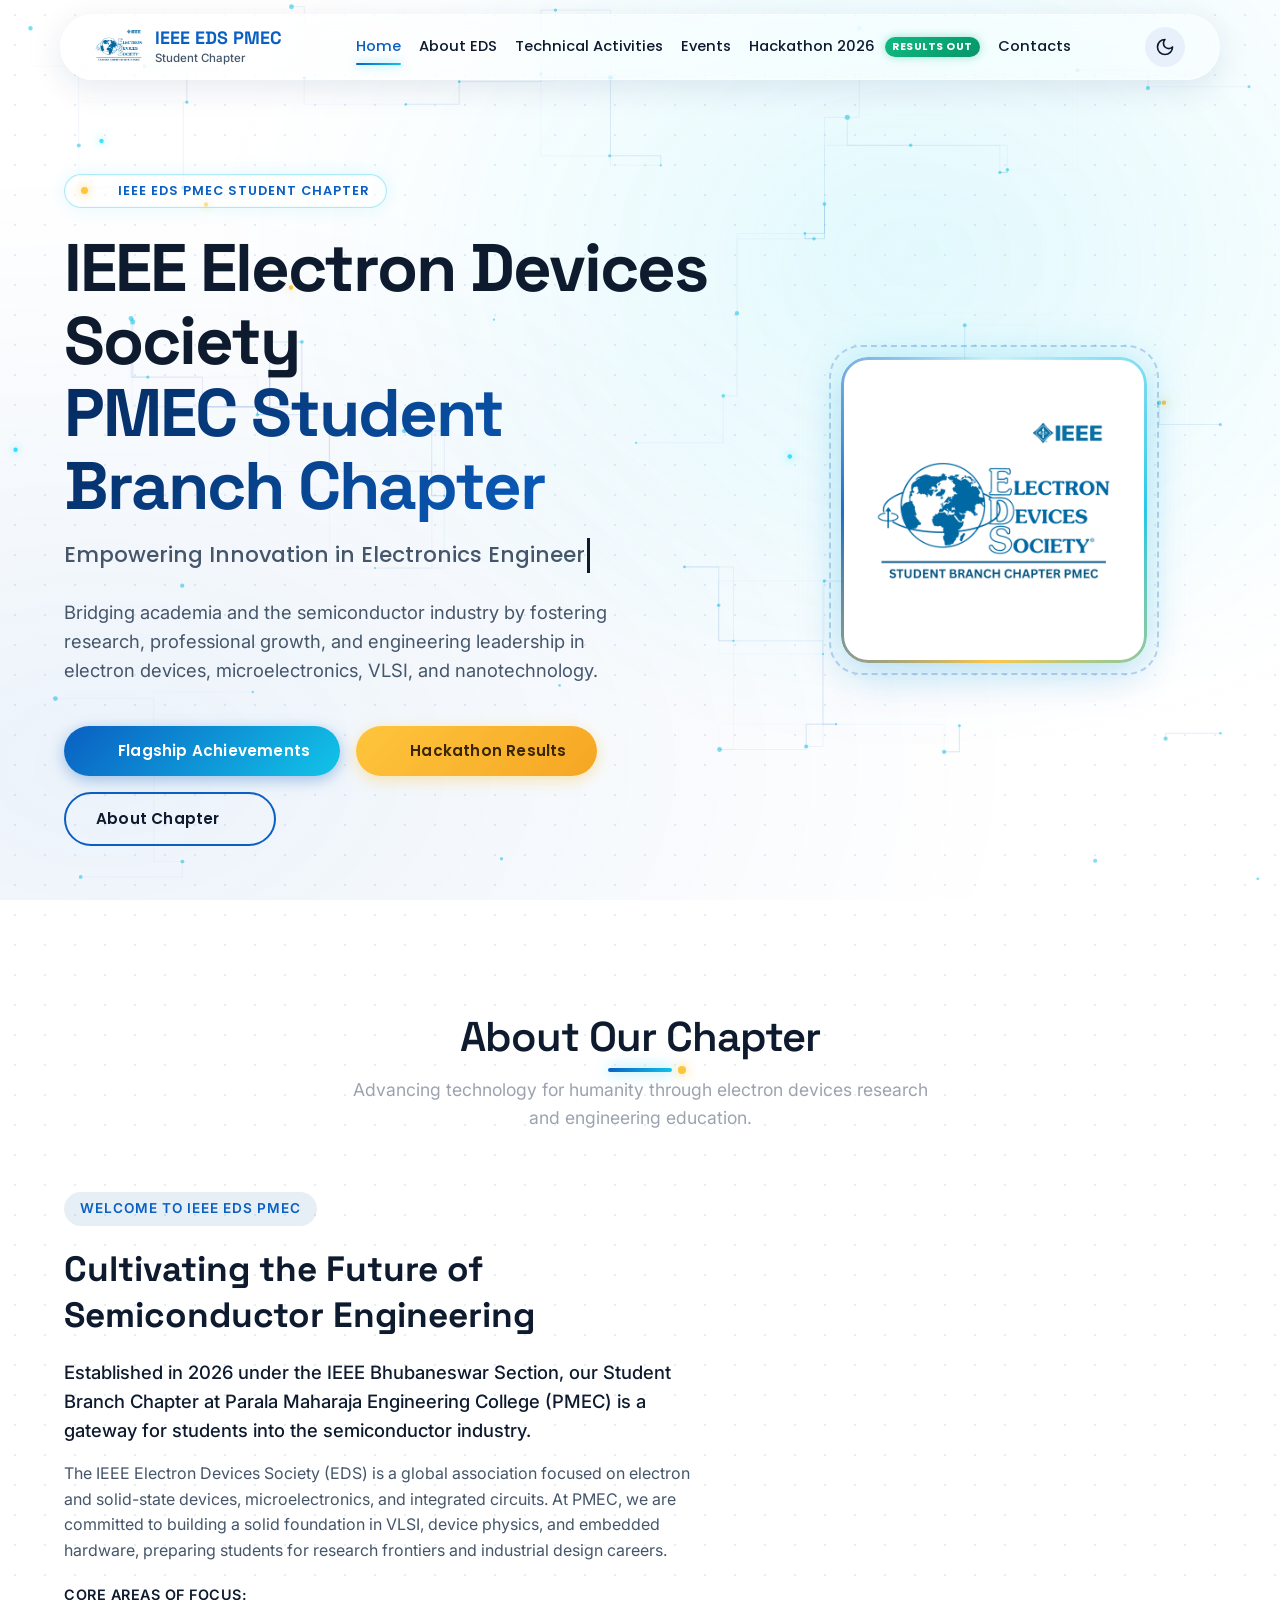
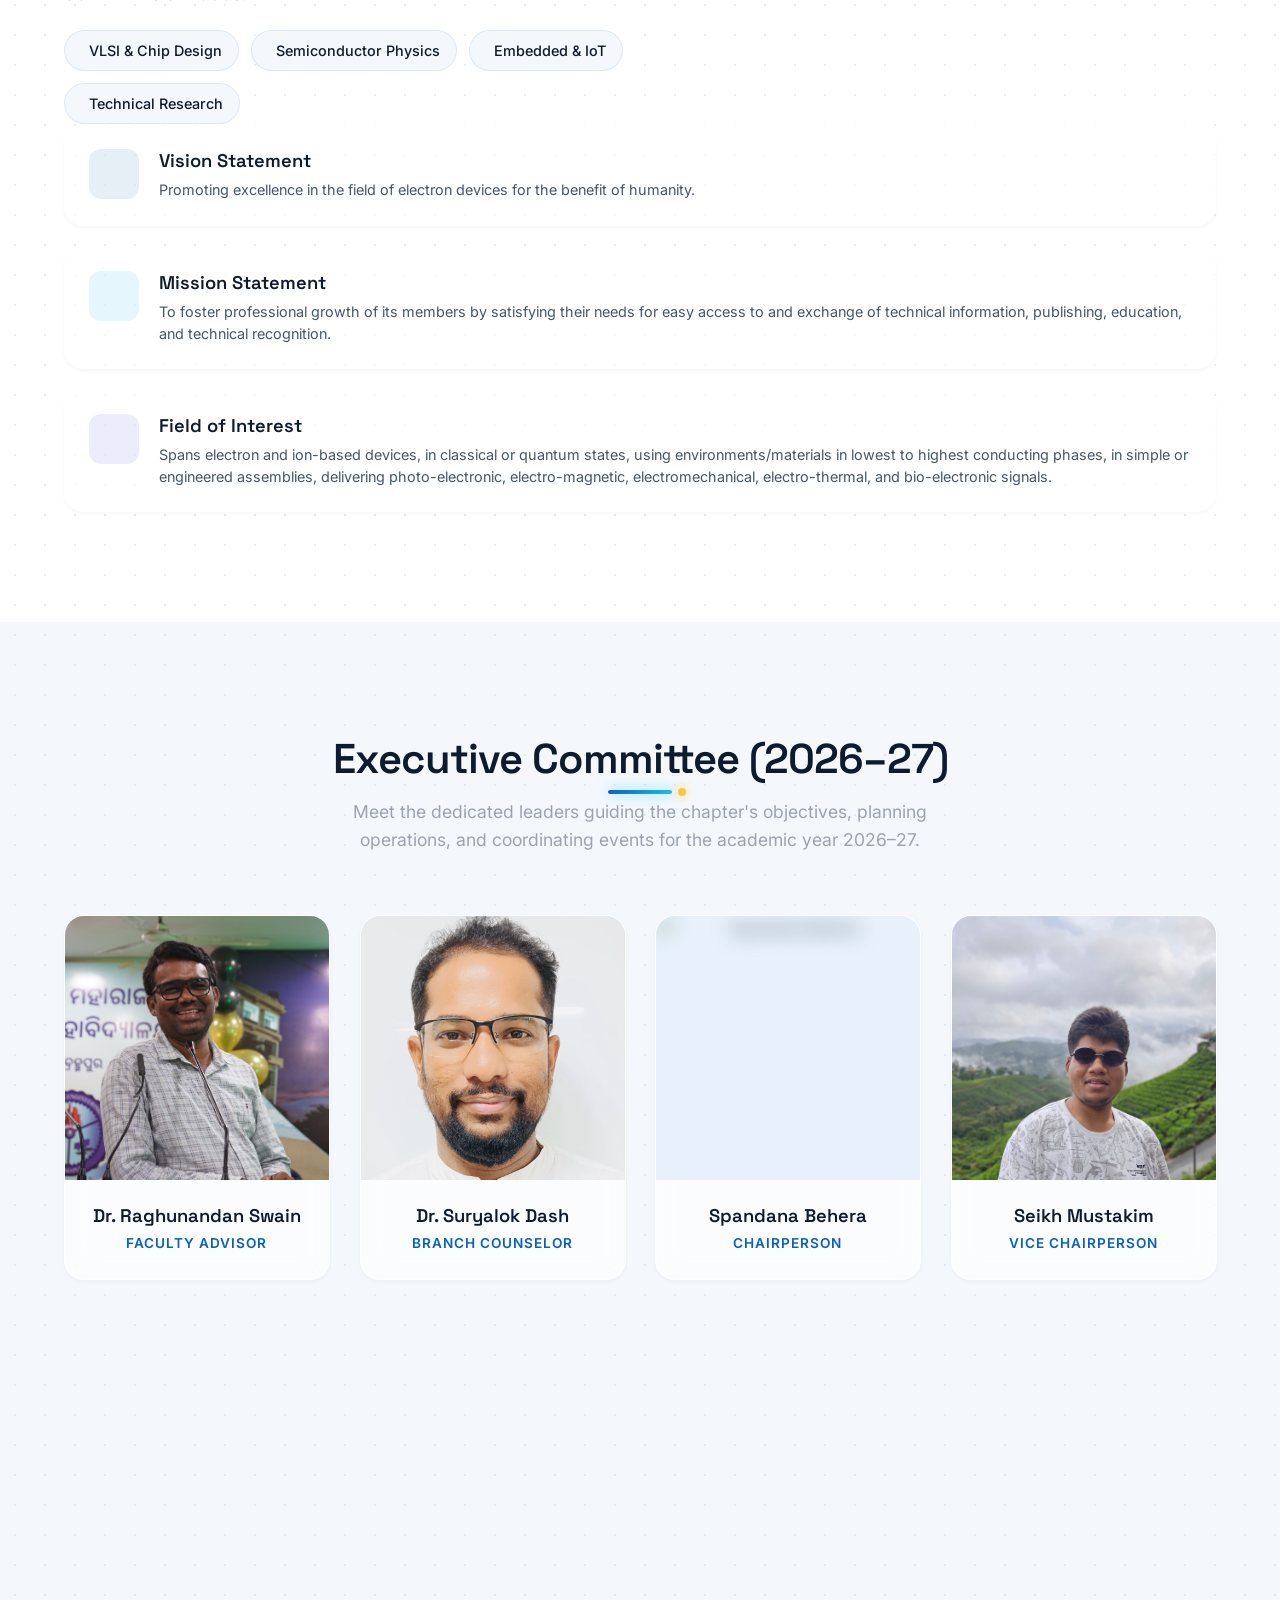
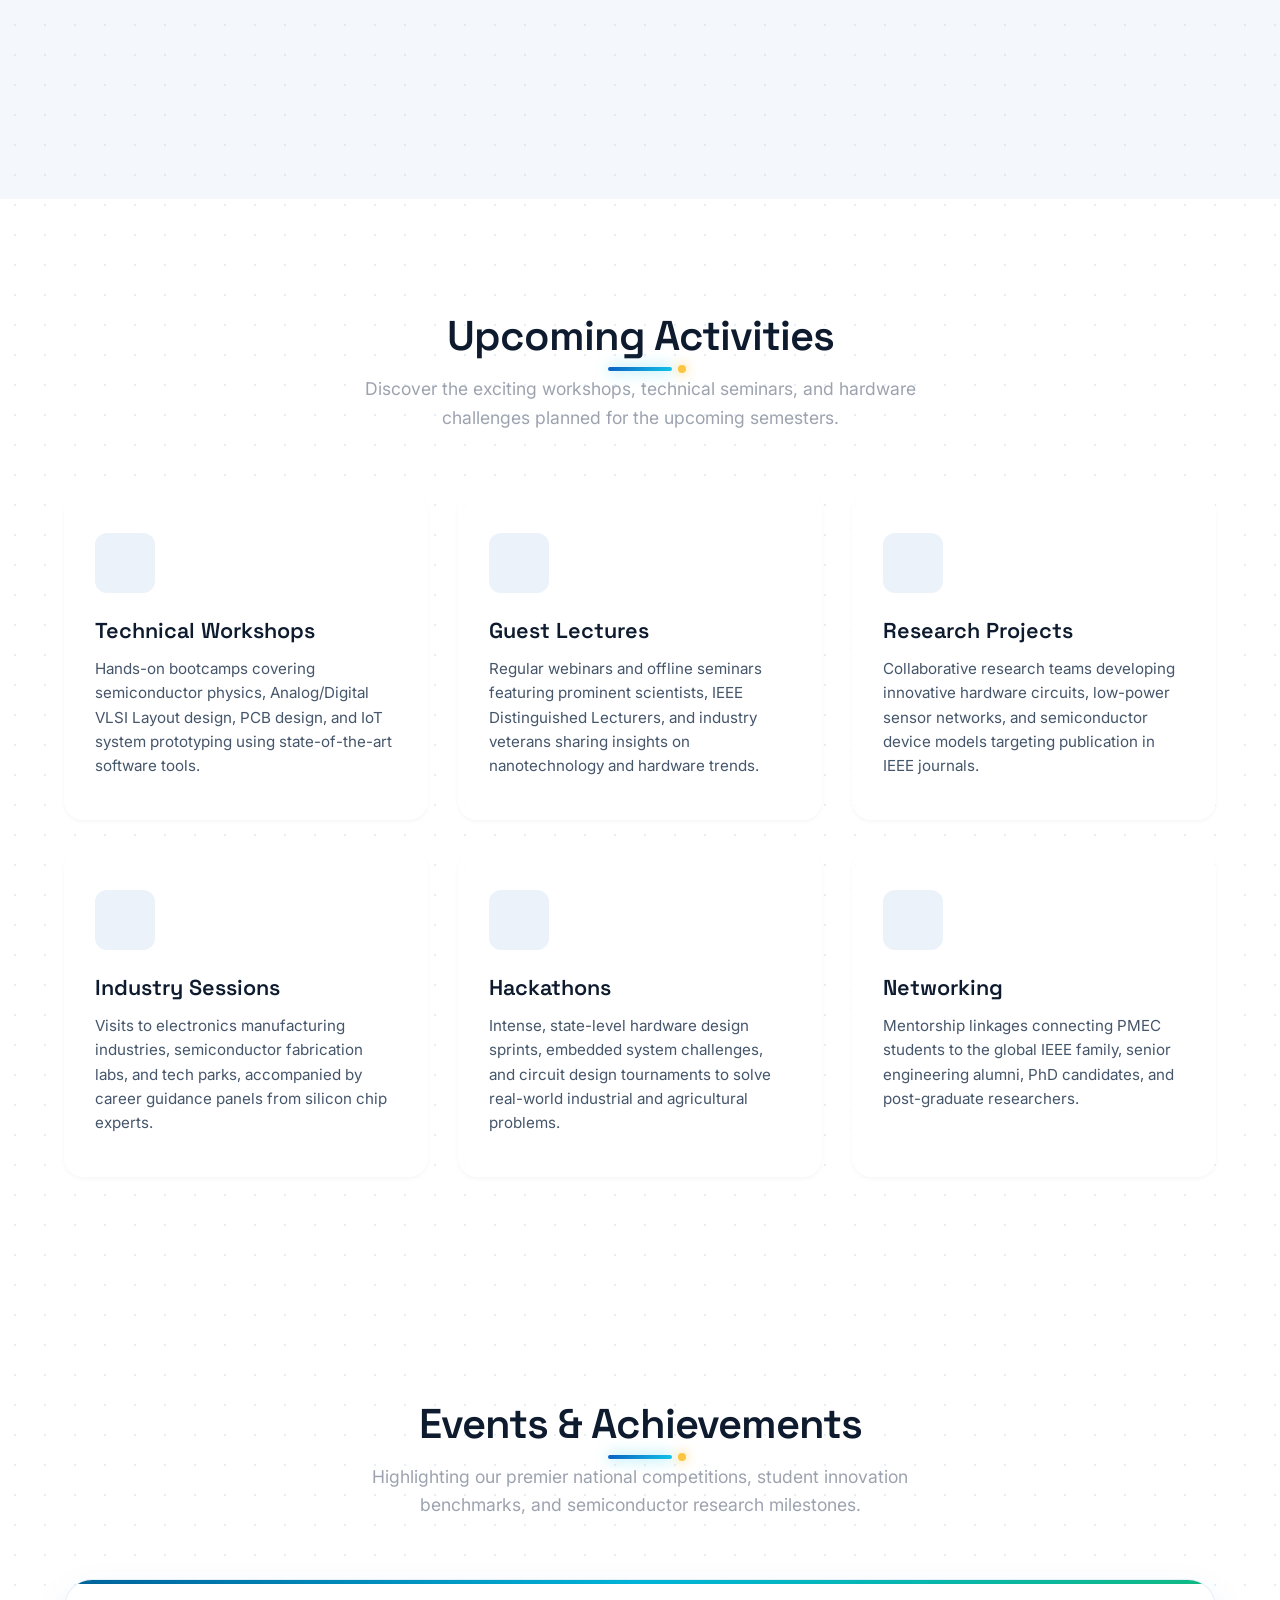
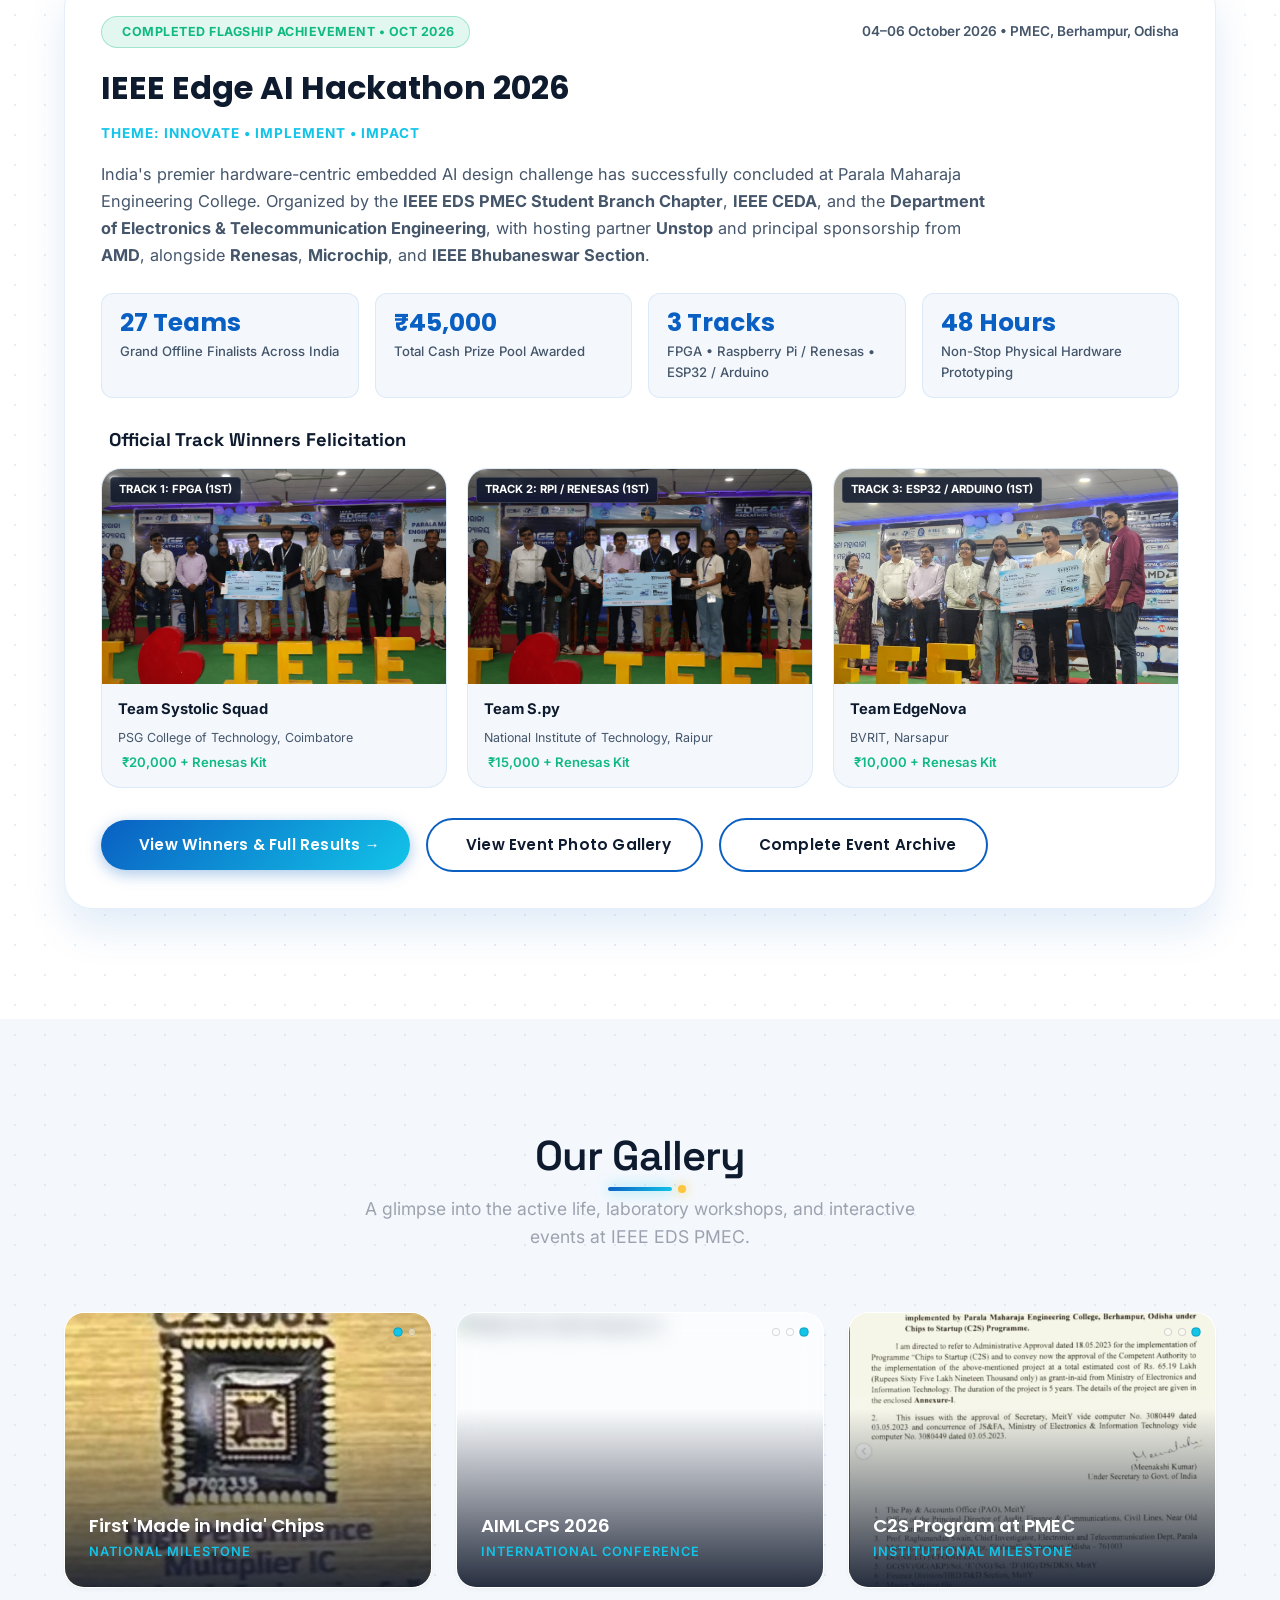
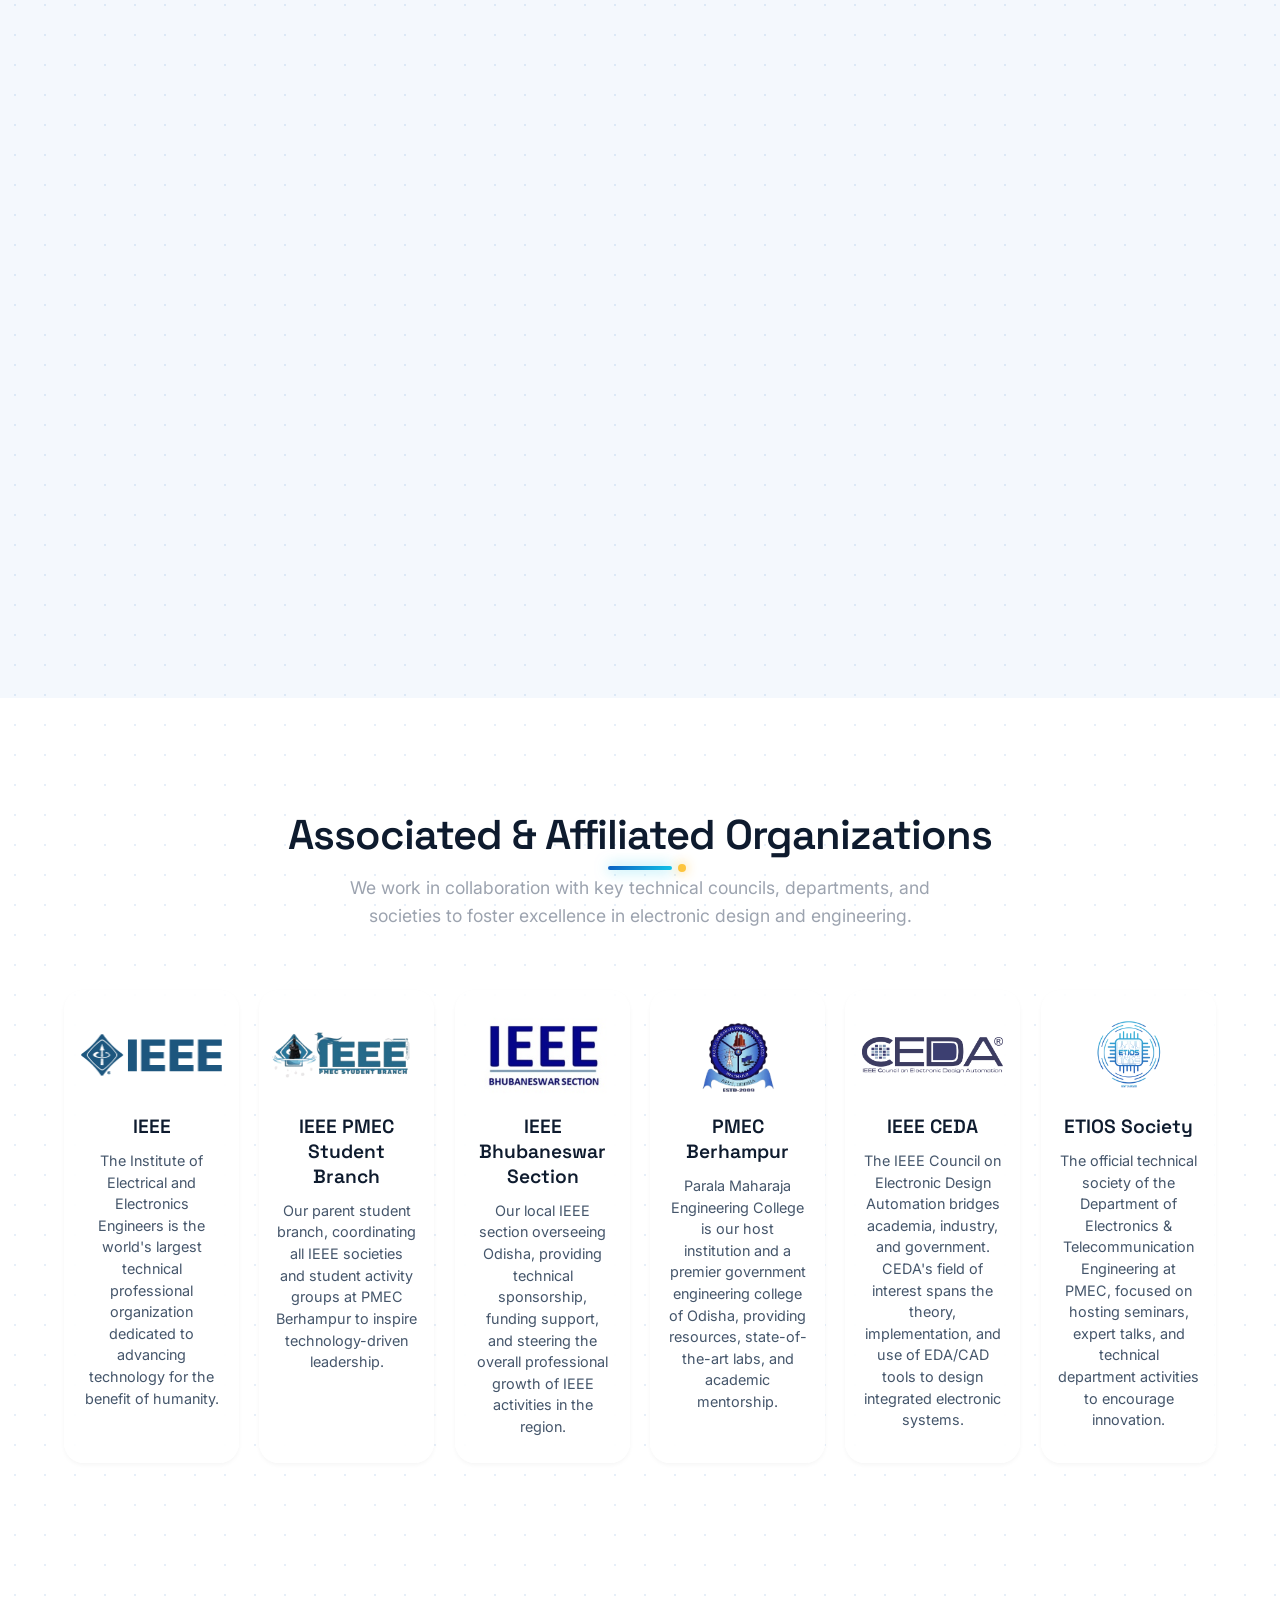
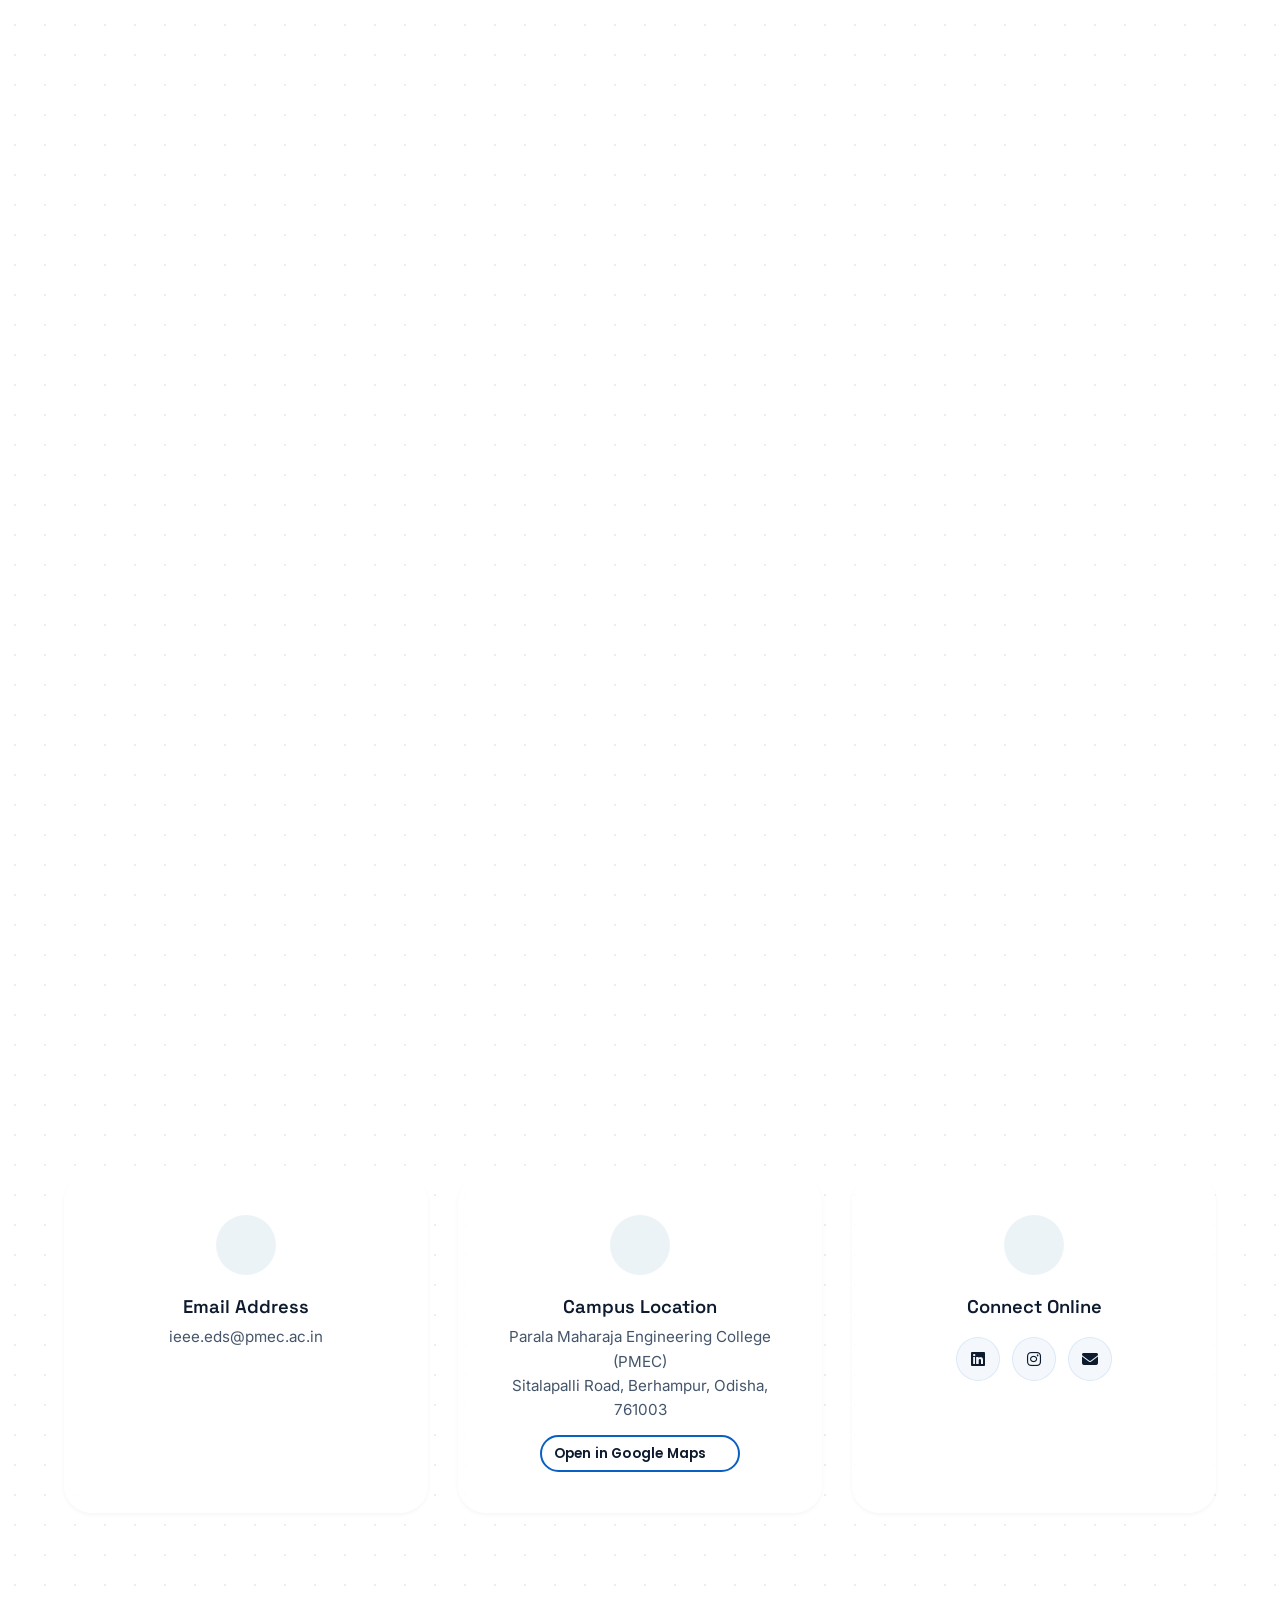
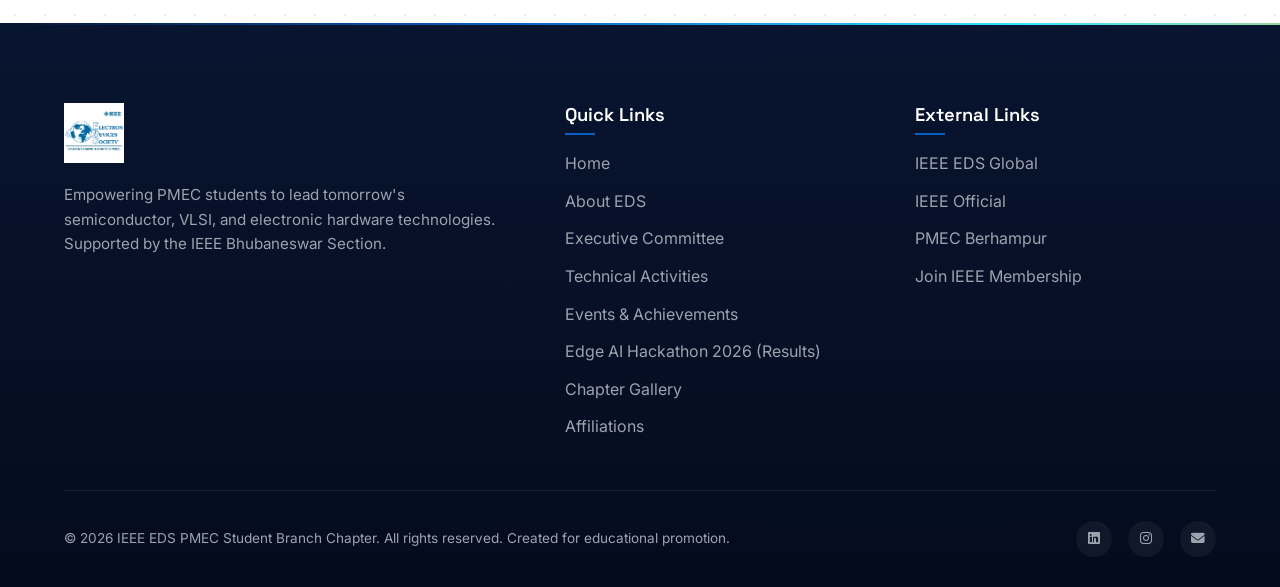
==== commit a8b82a73: "refactor: remove chapter impact metrics stats grid from index.html" ====
--- a/index.html
+++ b/index.html
@@ -161,29 +161,6 @@
                 <span class="tag"><i data-lucide="file-text"></i> Technical Research</span>
               </div>
             </div>
-
-            <!-- Chapter Impact Metrics (Verified Figures) -->
-            <div class="stats-grid" style="margin-top: 30px;">
-              <div class="stat-card">
-                <div class="stat-icon"><i data-lucide="cpu"></i></div>
-                <div class="stat-number">1st in Odisha</div>
-                <div class="stat-label">C2S0061 ASIC Chip Designed at PMEC</div>
-              </div>
-              <div class="stat-card">
-                <div class="stat-icon"><i data-lucide="users"></i></div>
-                <div class="stat-number">27 Teams</div>
-                <div class="stat-label">National Finalists at Edge AI Hackathon 2026</div>
-              </div>
-              <div class="stat-card">
-                <div class="stat-icon"><i data-lucide="award"></i></div>
-                <div class="stat-number">₹45,000</div>
-                <div class="stat-label">Prizes Awarded Across 3 Hardware Tracks</div>
-              </div>
-              <div class="stat-card">
-                <div class="stat-icon"><i data-lucide="calendar"></i></div>
-                <div class="stat-number">2026</div>
-                <div class="stat-label">Established Under IEEE BBSR Section</div>
-              </div>
             </div>
           </div>
 
